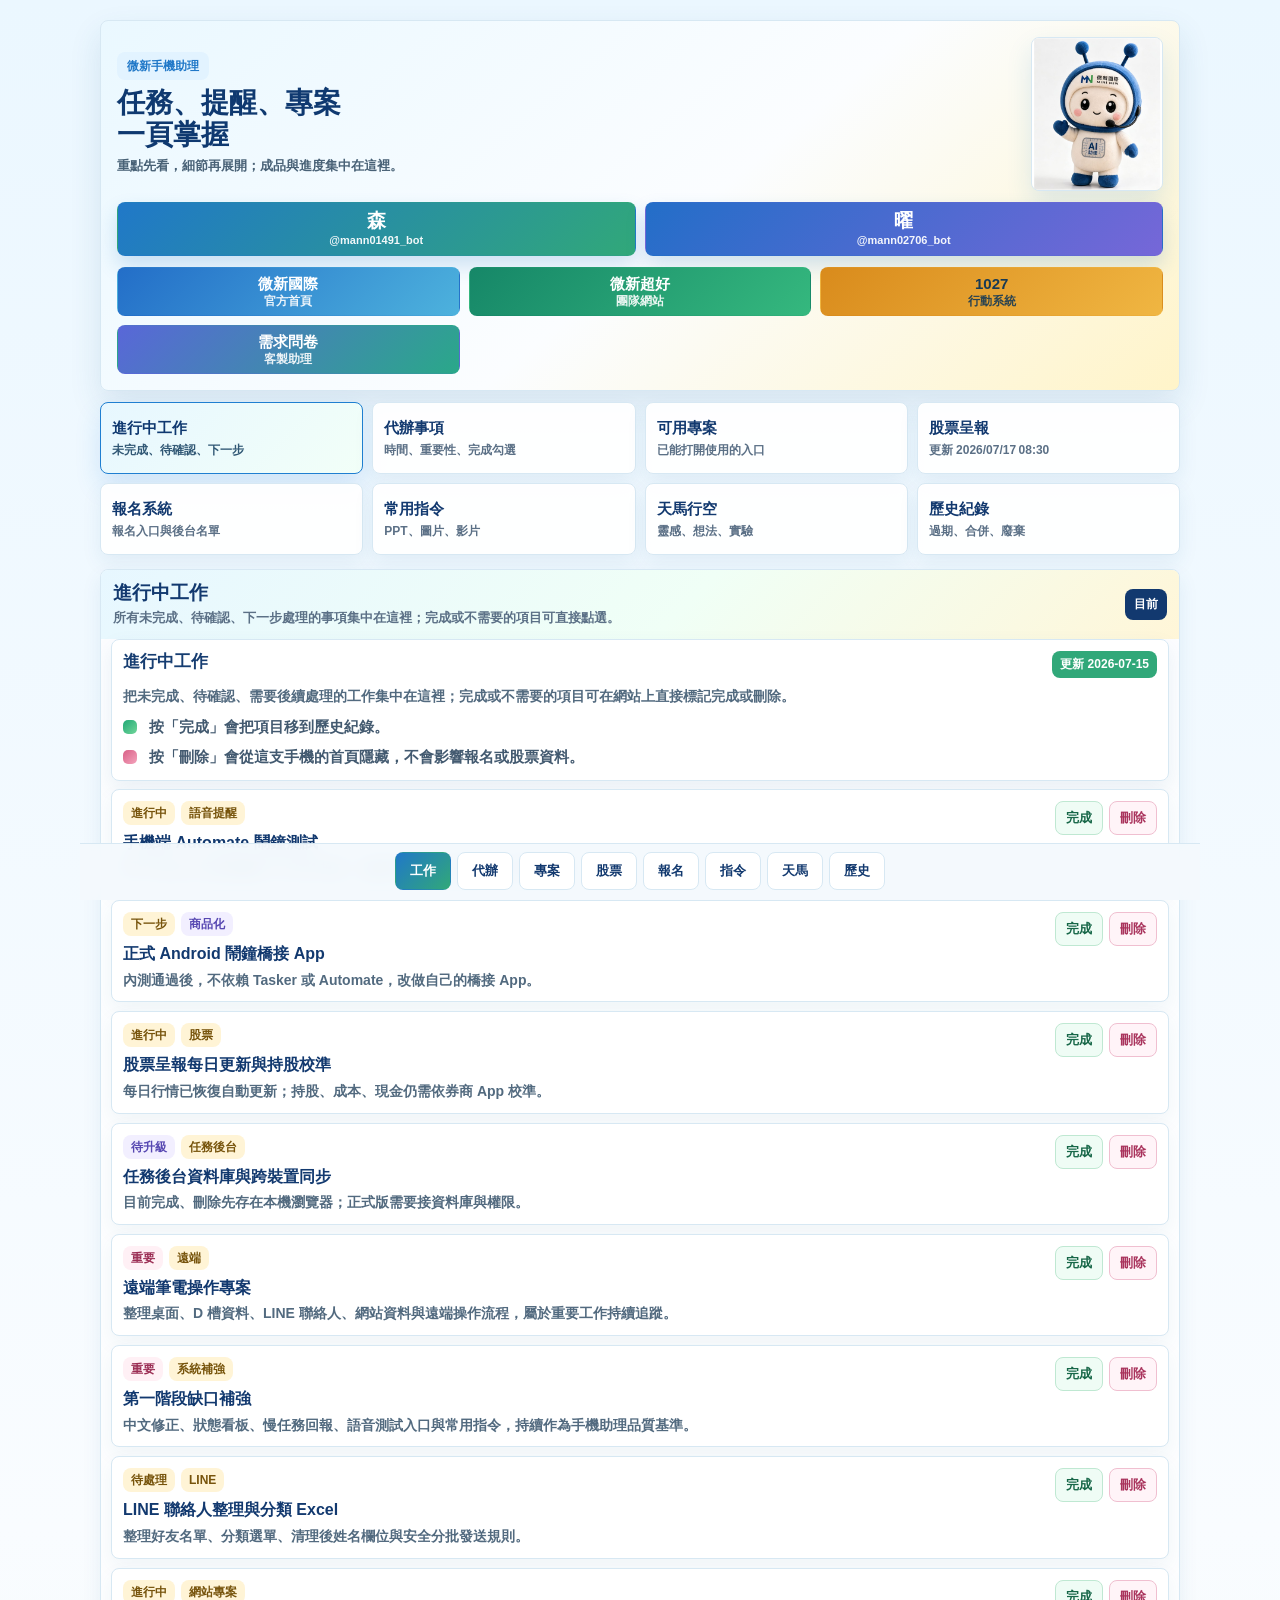
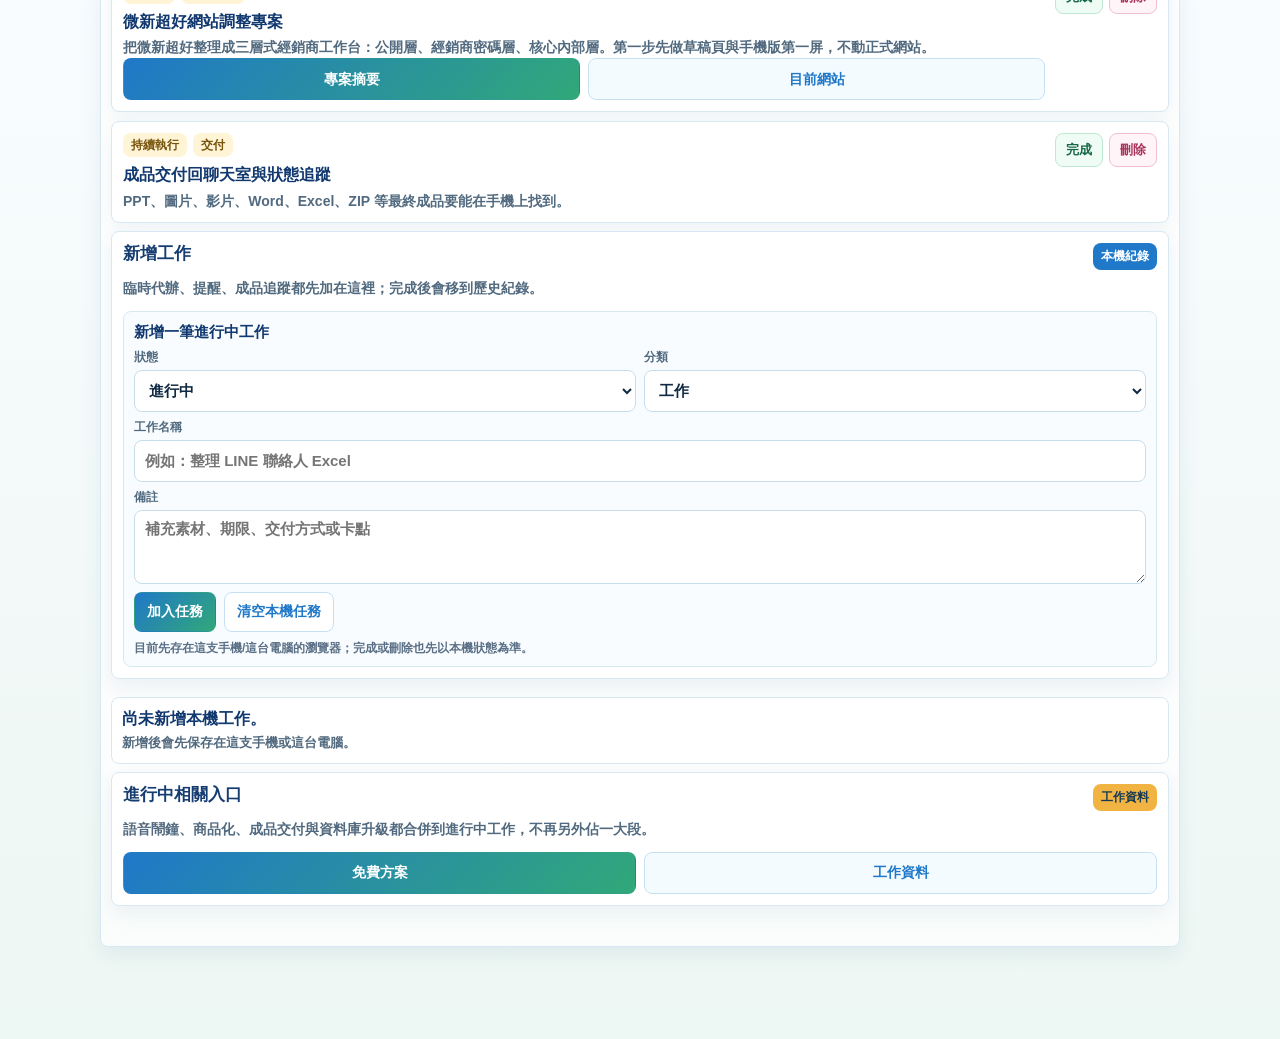
==== index.html @ 70e3090f "Initial public deploy of mn dashboard clone" ====
<!doctype html>
<html lang="zh-Hant">
<head>
  <meta charset="utf-8" />
  <meta name="viewport" content="width=device-width, initial-scale=1" />
  <title>微新手機助理總覽</title>
  <link rel="manifest" href="manifest.webmanifest" />
  <meta name="theme-color" content="#1f7fd1" />
  <meta name="apple-mobile-web-app-title" content="手機助理" />
  <meta name="apple-mobile-web-app-capable" content="yes" />
  <link rel="icon" type="image/png" href="assets/icons/mobile-assistant-icon-192.png" />
  <link rel="apple-touch-icon" href="assets/icons/apple-touch-icon.png" />
  <style>
    :root {
      color-scheme: light;
      --ink: #102a43;
      --muted: #5b7086;
      --paper: #f4f9fd;
      --card: #ffffff;
      --line: #d7e8f3;
      --blue: #2078c8;
      --sky: #54b6df;
      --green: #31a879;
      --gold: #f1b443;
      --rose: #d85f86;
      --purple: #7667d8;
      --navy: #12396f;
      --shadow: 0 14px 32px rgba(30, 87, 134, .12);
      font-family: "Microsoft JhengHei", "PingFang TC", "Noto Sans TC", Arial, sans-serif;
    }

    * { box-sizing: border-box; }
    html {
      scroll-behavior: smooth;
      -webkit-text-size-adjust: 100%;
      text-size-adjust: 100%;
    }
    body {
      margin: 0;
      color: var(--ink);
      background: linear-gradient(180deg, #ebf7ff 0%, #f9fcff 58%, #edf7f3 100%);
      letter-spacing: 0;
      overflow-x: hidden;
    }
    a { color: inherit; }
    .app {
      width: 100%;
      max-width: 1120px;
      min-height: 100vh;
      margin: 0 auto;
      padding: 14px 14px 84px;
      box-sizing: border-box;
    }
    .hero {
      border: 1px solid var(--line);
      border-radius: 8px;
      padding: 13px;
      background: linear-gradient(140deg, #eaf8ff 0%, #fbfdff 54%, #fff4c9 100%);
      box-shadow: var(--shadow);
      overflow: hidden;
    }
    .hero-top {
      display: grid;
      grid-template-columns: minmax(0, 1fr) 112px;
      gap: 12px;
      align-items: start;
    }
    .hero-copy {
      min-width: 0;
      min-height: 132px;
      display: flex;
      flex-direction: column;
      justify-content: center;
    }
    .eyebrow {
      display: inline-flex;
      align-self: flex-start;
      min-height: 28px;
      align-items: center;
      padding: 0 10px;
      border-radius: 8px;
      background: #e2f3ff;
      color: var(--blue);
      font-size: 12px;
      font-weight: 900;
    }
    h1 {
      margin: 7px 0 0;
      color: #0f3970;
      font-size: clamp(21px, 5.7vw, 28px);
      line-height: 1.14;
      letter-spacing: 0;
      overflow-wrap: anywhere;
      word-break: break-word;
    }
    h1 span { display: block; }
    .hero p {
      margin: 6px 0 0;
      color: #486176;
      font-size: 13px;
      line-height: 1.45;
      font-weight: 800;
      overflow-wrap: anywhere;
      word-break: break-word;
    }
    .mascot {
      display: block;
      width: 112px;
      height: 132px;
      object-fit: cover;
      object-position: center;
      padding: 0;
      border-radius: 8px;
      border: 1px solid var(--line);
      background: #fff;
      box-shadow: 0 12px 26px rgba(31, 127, 209, .14);
      justify-self: end;
    }
    .telegram-row {
      display: grid;
      grid-template-columns: repeat(2, minmax(0, 1fr));
      gap: 9px;
      margin-top: 11px;
    }
    .telegram-row > * {
      width: 100%;
      min-width: 0;
    }
    .assistant-button,
    .action-link,
    .portal-button,
    .shortcut {
      min-height: 42px;
      border-radius: 8px;
      border: 1px solid transparent;
      font-family: inherit;
      font-size: 14px;
      font-weight: 800;
      text-decoration: none;
      display: inline-flex;
      align-items: center;
      justify-content: center;
      text-align: center;
      cursor: pointer;
      min-width: 0;
      max-width: 100%;
      white-space: normal;
      line-height: 1.2;
      overflow-wrap: anywhere;
    }
    .assistant-button {
      flex-direction: column;
      gap: 3px;
      min-height: 54px;
      padding: 7px 9px;
      color: #fff;
      box-shadow: 0 10px 20px rgba(36, 120, 197, .2);
    }
    .assistant-button strong,
    .assistant-button span {
      display: block;
    }
    .assistant-button strong {
      font-size: 19px;
      line-height: 1.05;
    }
    .assistant-button span {
      max-width: 100%;
      font-size: 11px;
      line-height: 1.15;
      opacity: .94;
      white-space: nowrap;
      overflow: hidden;
      text-overflow: ellipsis;
    }
    .assistant-sen {
      background: linear-gradient(135deg, var(--blue), var(--green));
    }
    .assistant-yao {
      background: linear-gradient(135deg, #236ec8, #7667d8);
    }
    .portal-grid,
    .quick-grid {
      display: grid;
      grid-template-columns: repeat(3, minmax(0, 1fr));
      gap: 9px;
      margin-top: 11px;
    }
    .portal-button {
      flex-direction: column;
      gap: 1px;
      padding: 7px 8px;
      color: #fff;
      min-height: 48px;
      line-height: 1.18;
      font-size: 15px;
    }
    .portal-button small {
      display: block;
      font-size: 12px;
      line-height: 1.2;
      font-weight: 800;
      opacity: .9;
    }
    .portal-blue { background: linear-gradient(135deg, #236ec8, #4db2dd); }
    .portal-green { background: linear-gradient(135deg, #168768, #35b87e); }
    .portal-gold { background: linear-gradient(135deg, #d98b1c, #f0b642); color: #173a54; }
    .portal-purple { background: linear-gradient(135deg, #5967d8, #2aa889); }
    .layout {
      display: grid;
      grid-template-columns: minmax(0, 1fr);
      gap: 14px;
      margin-top: 14px;
    }
    .quick-card,
    .card {
      border: 1px solid var(--line);
      border-radius: 8px;
      background: rgba(255,255,255,.94);
      box-shadow: 0 8px 20px rgba(31, 94, 139, .08);
    }
    .quick-card {
      padding: 11px;
      text-decoration: none;
      min-height: 72px;
      display: flex;
      flex-direction: column;
      justify-content: center;
    }
    .quick-card.is-active {
      border-color: #1f7fd1;
      background: linear-gradient(135deg, #e7f7ff, #f2fff8);
      box-shadow: 0 12px 26px rgba(31, 127, 209, .16);
    }
    .quick-card.is-active strong {
      color: #0f3970;
    }
    .quick-card.is-active span {
      color: #315875;
    }
    .quick-card strong,
    .quick-card span { display: block; }
    .quick-card strong {
      color: var(--navy);
      font-size: 15px;
      line-height: 1.28;
    }
    .quick-card span {
      margin-top: 5px;
      color: var(--muted);
      font-size: 12px;
      line-height: 1.38;
      font-weight: 800;
    }
    .quick-card .tag {
      display: none;
    }
    .panel-section[hidden] {
      display: none;
    }
    .panel-section.is-active {
      display: block;
    }
    details.group {
      border: 1px solid var(--line);
      border-radius: 8px;
      background: rgba(255,255,255,.78);
      box-shadow: 0 8px 20px rgba(31, 94, 139, .08);
      overflow: hidden;
    }
    details.group > summary {
      list-style: none;
      cursor: pointer;
      padding: 12px;
      min-height: 62px;
      display: flex;
      align-items: center;
      justify-content: space-between;
      gap: 10px;
    }
    details.group > summary::-webkit-details-marker { display: none; }
    details.group > summary::after {
      content: "展開";
      flex: 0 0 auto;
      border-radius: 8px;
      padding: 7px 9px;
      color: #fff;
      background: var(--navy);
      font-size: 12px;
      font-weight: 900;
    }
    details.group[open] > summary::after { content: "收合"; }
    .panel-section.is-active details.group[open] > summary::after { content: "目前"; }
    .group-title strong {
      display: block;
      color: var(--navy);
      font-size: 19px;
      line-height: 1.2;
    }
    .group-title span {
      display: block;
      margin-top: 4px;
      color: var(--muted);
      font-size: 13px;
      line-height: 1.35;
      font-weight: 800;
    }
    .phase-two-group > summary { background: linear-gradient(135deg, #e7f7ff, #f0fff6 54%, #fff6d8); }
    .phase-group > summary { background: linear-gradient(135deg, #e6f5ff, #fff7d8); }
    .stock-group > summary { background: linear-gradient(135deg, #eaf5ff, #f1fff8); }
    .registration-group > summary { background: linear-gradient(135deg, #e9fff6, #f4fbff); }
    .project-group > summary { background: linear-gradient(135deg, #eef4ff, #fff7fb); }
    .command-group > summary { background: linear-gradient(135deg, #fff6dc, #eef8ff); }
    .skill-group > summary { background: linear-gradient(135deg, #f2efff, #f8fcff); }
    .reminder-group > summary { background: linear-gradient(135deg, #fff0f5, #f4fbff); }
    .commercial-group > summary { background: linear-gradient(135deg, #f0f4ff, #effff8 55%, #fff0f5); }
    .rule-group > summary { background: linear-gradient(135deg, #f2f7fb, #eaf8ff); }
    .group-body {
      display: grid;
      gap: 8px;
      padding: 0 10px 10px;
    }
    .card {
      padding: 11px;
      overflow: hidden;
    }
    .card h3 {
      margin: 0;
      color: #163d71;
      font-size: 17px;
      line-height: 1.28;
      overflow-wrap: anywhere;
    }
    .card p {
      margin: 8px 0 0;
      color: #526a7f;
      font-size: 14px;
      line-height: 1.48;
      font-weight: 800;
      overflow-wrap: anywhere;
    }
    .row {
      display: flex;
      gap: 8px;
      align-items: flex-start;
      justify-content: space-between;
    }
    .tag {
      flex: 0 0 auto;
      display: inline-flex;
      min-height: 27px;
      align-items: center;
      border-radius: 8px;
      padding: 0 8px;
      font-size: 12px;
      font-weight: 900;
      color: #fff;
      background: var(--blue);
      white-space: nowrap;
    }
    .tag.green { background: var(--green); }
    .tag.gold { background: var(--gold); color: #173a54; }
    .tag.rose { background: var(--rose); }
    .tag.purple { background: var(--purple); }
    .tag.gray { background: #6f7c8a; }
    .link-row {
      display: grid;
      grid-template-columns: repeat(2, minmax(0, 1fr));
      gap: 8px;
      margin-top: 12px;
    }
    .action-link {
      min-height: 42px;
      padding: 0 10px;
      color: var(--blue);
      background: #f4fbff;
      border-color: #c7e1f3;
      font-size: 14px;
    }
    .action-link.primary {
      color: #fff;
      background: linear-gradient(135deg, var(--blue), var(--green));
      border-color: transparent;
    }
    .status-grid,
    .three-grid,
    .task-grid {
      display: grid;
      gap: 9px;
    }
    .status-grid { grid-template-columns: repeat(4, minmax(0, 1fr)); }
    .three-grid { grid-template-columns: repeat(3, minmax(0, 1fr)); }
    .task-grid { grid-template-columns: repeat(2, minmax(0, 1fr)); }
    .metric {
      border: 1px solid #d8e7f2;
      border-radius: 8px;
      padding: 10px;
      background: #f8fcff;
      min-height: 92px;
    }
    .metric strong {
      display: block;
      color: #12396f;
      font-size: 21px;
      line-height: 1.2;
    }
    .metric span {
      display: block;
      margin-top: 5px;
      color: #526a7f;
      font-size: 13px;
      line-height: 1.35;
      font-weight: 800;
    }
    .mini-list {
      display: grid;
      gap: 8px;
      margin-top: 10px;
    }
    .mini-item {
      display: grid;
      grid-template-columns: 18px minmax(0, 1fr);
      gap: 8px;
      align-items: start;
      color: #435a70;
      font-size: 15px;
      line-height: 1.48;
      font-weight: 800;
    }
    .box { 
      width: 14px;
      height: 14px;
      margin-top: 4px;
      border-radius: 5px;
      background: linear-gradient(135deg, var(--blue), var(--green));
    }
    .box.green { background: linear-gradient(135deg, #20a875, #72d69a); }
    .box.gold { background: linear-gradient(135deg, #f2b84b, #f7dc78); }
    .box.rose { background: linear-gradient(135deg, #d85f86, #f4a4bc); }
    .box.purple { background: linear-gradient(135deg, #7667d8, #9bb0ff); }
    .box.gray { background: linear-gradient(135deg, #7b8794, #b8c2cc); }
    .work-list,
    .project-list,
    .history-list,
    .todo-list {
      display: grid;
      gap: 9px;
    }
    .work-card,
    .project-card,
    .history-card,
    .todo-card {
      border: 1px solid #d7e8f3;
      border-radius: 8px;
      background: #fff;
      box-shadow: 0 8px 20px rgba(31, 94, 139, .06);
      padding: 11px;
    }
    .work-card {
      display: grid;
      grid-template-columns: minmax(0, 1fr) auto;
      gap: 10px;
      align-items: start;
    }
    .history-card {
      display: grid;
      grid-template-columns: minmax(0, 1fr) auto;
      gap: 10px;
      align-items: start;
      background: #f8fbfd;
    }
    .todo-card {
      display: grid;
      grid-template-columns: 36px minmax(0, 1fr) auto;
      gap: 10px;
      align-items: start;
    }
    .work-card.is-completed,
    .history-card.is-completed,
    .todo-card.is-done {
      background: #f4fbf7;
      border-color: #c9ead8;
    }
    .work-main,
    .project-main,
    .history-main,
    .todo-main {
      min-width: 0;
    }
    .work-meta,
    .project-meta,
    .history-meta,
    .todo-meta {
      display: flex;
      gap: 6px;
      flex-wrap: wrap;
      align-items: center;
      margin-bottom: 7px;
    }
    .status-pill {
      display: inline-flex;
      align-items: center;
      min-height: 24px;
      border-radius: 8px;
      padding: 0 8px;
      background: #eaf5ff;
      color: #12396f;
      font-size: 12px;
      line-height: 1;
      font-weight: 900;
      white-space: nowrap;
    }
    .status-pill.green { background: #e9f8ef; color: #176748; }
    .status-pill.gold { background: #fff4d6; color: #77540c; }
    .status-pill.rose { background: #fff0f5; color: #9b2d54; }
    .status-pill.purple { background: #f2efff; color: #5748b2; }
    .status-pill.gray { background: #edf1f5; color: #52606d; }
    .work-title,
    .project-title,
    .history-title,
    .todo-title {
      display: block;
      color: #12396f;
      font-size: 16px;
      line-height: 1.35;
      font-weight: 900;
      overflow-wrap: anywhere;
    }
    .work-note,
    .project-note,
    .history-note,
    .todo-note {
      margin: 5px 0 0;
      color: #526a7f;
      font-size: 14px;
      line-height: 1.48;
      font-weight: 800;
      overflow-wrap: anywhere;
    }
    .todo-card.is-done .todo-title {
      color: #3e6b59;
      text-decoration: line-through;
    }
    .todo-card.is-done .todo-note {
      color: #6a7f75;
    }
    .todo-check {
      width: 36px;
      height: 36px;
      display: inline-flex;
      align-items: center;
      justify-content: center;
    }
    .todo-check input {
      width: 25px;
      height: 25px;
      margin: 0;
      accent-color: var(--green);
      cursor: pointer;
    }
    .todo-section-title {
      margin: 2px 0 0;
      color: #12396f;
      font-size: 16px;
      line-height: 1.35;
      font-weight: 900;
    }
    .social-daily-card {
      border: 1px solid #cfe7f8;
      border-radius: 8px;
      padding: 11px;
      background: linear-gradient(135deg, #ffffff 0%, #f1fbff 58%, #fff8e8 100%);
      box-shadow: 0 8px 20px rgba(31, 94, 139, .06);
    }
    .social-daily-head {
      display: flex;
      align-items: flex-start;
      justify-content: space-between;
      gap: 10px;
      margin-bottom: 9px;
    }
    .social-daily-head strong {
      display: block;
      color: #12396f;
      font-size: 17px;
      line-height: 1.3;
      font-weight: 900;
    }
    .social-daily-head span {
      display: block;
      margin-top: 3px;
      color: #526a7f;
      font-size: 13px;
      line-height: 1.35;
      font-weight: 800;
    }
    .social-task-list {
      display: grid;
      gap: 8px;
    }
    .social-task {
      display: grid;
      grid-template-columns: 32px minmax(0, 1fr);
      gap: 8px;
      align-items: start;
      padding: 9px;
      border: 1px solid #d7e8f3;
      border-radius: 8px;
      background: rgba(255,255,255,.86);
    }
    .social-task input {
      width: 23px;
      height: 23px;
      margin: 2px 0 0;
      accent-color: var(--green);
      cursor: pointer;
    }
    .social-task.is-done {
      background: #f2fbf5;
      border-color: #c9ead8;
    }
    .social-task.is-done strong,
    .social-task.is-done p {
      color: #5f7469;
      text-decoration: line-through;
    }
    .social-task-time {
      display: inline-flex;
      min-height: 22px;
      align-items: center;
      margin-bottom: 5px;
      padding: 0 7px;
      border-radius: 8px;
      color: #77540c;
      background: #fff4d6;
      font-size: 12px;
      line-height: 1;
      font-weight: 900;
    }
    .social-task strong {
      display: block;
      color: #12396f;
      font-size: 15px;
      line-height: 1.35;
      font-weight: 900;
    }
    .social-task p {
      margin: 4px 0 0;
      color: #526a7f;
      font-size: 13px;
      line-height: 1.42;
      font-weight: 800;
    }
    .random-question-card {
      border-color: #cfe7f8;
      background: linear-gradient(135deg, #ffffff 0%, #f1fbff 52%, #f6f0ff 100%);
    }
    .random-question-intro {
      margin-top: 8px;
    }
    .random-topic-grid {
      display: grid;
      grid-template-columns: repeat(2, minmax(0, 1fr));
      gap: 7px;
      margin-top: 10px;
    }
    .random-topic-pill {
      min-height: 32px;
      border: 1px solid #cfe3f1;
      border-radius: 8px;
      padding: 5px 8px;
      color: #12396f;
      background: rgba(255, 255, 255, .86);
      font: inherit;
      font-size: 13px;
      line-height: 1.2;
      font-weight: 900;
      cursor: pointer;
    }
    .random-topic-pill.is-active {
      color: #fff;
      border-color: transparent;
      background: linear-gradient(135deg, var(--blue), var(--purple));
      box-shadow: 0 8px 16px rgba(35, 110, 200, .18);
    }
    .random-question-controls {
      display: grid;
      grid-template-columns: minmax(0, 1fr) auto;
      gap: 8px;
      align-items: end;
      margin-top: 10px;
    }
    .random-question-controls label {
      display: grid;
      gap: 5px;
      color: #526a7f;
      font-size: 12px;
      line-height: 1.25;
      font-weight: 900;
    }
    .random-question-controls select {
      width: 100%;
      min-height: 42px;
      border: 1px solid #c8ddeb;
      border-radius: 8px;
      padding: 8px 10px;
      color: var(--ink);
      background: #fff;
      font: inherit;
      font-size: 15px;
      line-height: 1.35;
      font-weight: 800;
    }
    .random-question-display {
      margin-top: 10px;
      padding: 12px;
      border: 1px solid #d4e8f5;
      border-radius: 8px;
      background: rgba(255, 255, 255, .9);
    }
    .random-question-text {
      display: block;
      color: #12396f;
      font-size: 19px;
      line-height: 1.36;
      font-weight: 900;
      overflow-wrap: anywhere;
    }
    .random-question-hint {
      margin-top: 8px;
      color: #526a7f;
      font-size: 14px;
      line-height: 1.48;
      font-weight: 800;
    }
    .random-question-actions {
      display: grid;
      grid-template-columns: repeat(2, minmax(0, 1fr));
      gap: 8px;
      margin-top: 10px;
    }
    .random-answer-form {
      display: grid;
      gap: 8px;
      margin-top: 10px;
      padding: 10px;
      border: 1px solid #d6e8f4;
      border-radius: 8px;
      background: rgba(255, 255, 255, .88);
    }
    .random-answer-form label {
      display: grid;
      gap: 6px;
      color: #526a7f;
      font-size: 12px;
      line-height: 1.25;
      font-weight: 900;
    }
    .random-answer-form textarea {
      width: 100%;
      min-height: 96px;
      border: 1px solid #c8ddeb;
      border-radius: 8px;
      padding: 10px;
      color: var(--ink);
      background: #fff;
      font: inherit;
      font-size: 15px;
      line-height: 1.45;
      font-weight: 800;
      resize: vertical;
    }
    .random-answer-analysis {
      display: none;
      margin-top: 10px;
      padding: 12px;
      border: 1px solid #cce4f3;
      border-radius: 8px;
      background: linear-gradient(135deg, #ffffff 0%, #eef9ff 55%, #f4fff8 100%);
    }
    .random-answer-analysis.is-active {
      display: block;
    }
    .random-analysis-title {
      display: block;
      margin-top: 8px;
      color: #12396f;
      font-size: 17px;
      line-height: 1.35;
      font-weight: 900;
    }
    .random-analysis-text {
      margin: 7px 0 0;
      color: #526a7f;
      font-size: 14px;
      line-height: 1.5;
      font-weight: 800;
      white-space: pre-line;
    }
    .project-note {
      white-space: pre-line;
    }
    .item-actions {
      display: flex;
      gap: 6px;
      flex-wrap: wrap;
      justify-content: flex-end;
    }
    .tiny-button {
      min-height: 34px;
      border: 1px solid #cfe3f1;
      border-radius: 8px;
      padding: 0 10px;
      color: #12396f;
      background: #f7fbff;
      font: inherit;
      font-size: 13px;
      font-weight: 900;
      cursor: pointer;
      white-space: nowrap;
    }
    .tiny-button.complete {
      color: #176748;
      background: #effcf5;
      border-color: #bfe8d2;
    }
    .tiny-button.delete {
      color: #a9335c;
      background: #fff4f8;
      border-color: #f0bfd0;
    }
    .project-card {
      display: grid;
      grid-template-columns: minmax(0, 1fr);
      gap: 9px;
    }
    .project-links {
      display: grid;
      grid-template-columns: repeat(2, minmax(0, 1fr));
      gap: 8px;
    }
    .work-status-line {
      min-height: 22px;
      color: var(--muted);
      font-size: 13px;
      line-height: 1.45;
      font-weight: 900;
    }
    .entry-form {
      display: grid;
      gap: 8px;
      margin-top: 12px;
      padding: 10px;
      border: 1px solid #d7e8f3;
      border-radius: 8px;
      background: #f8fcff;
    }
    .entry-form-title {
      color: #12396f;
      font-size: 15px;
      font-weight: 900;
      line-height: 1.3;
    }
    .field-grid {
      display: grid;
      grid-template-columns: repeat(2, minmax(0, 1fr));
      gap: 8px;
    }
    .entry-form label {
      display: grid;
      gap: 5px;
      color: #526a7f;
      font-size: 12px;
      font-weight: 900;
      line-height: 1.25;
    }
    .entry-form input,
    .entry-form select,
    .entry-form textarea {
      width: 100%;
      min-height: 42px;
      border: 1px solid #c8ddeb;
      border-radius: 8px;
      padding: 8px 10px;
      color: var(--ink);
      background: #fff;
      font: inherit;
      font-size: 15px;
      font-weight: 800;
      line-height: 1.35;
    }
    .entry-form textarea {
      min-height: 74px;
      resize: vertical;
    }
    .form-actions,
    .record-actions {
      display: flex;
      gap: 8px;
      flex-wrap: wrap;
      align-items: center;
    }
    .form-button {
      min-height: 40px;
      border: 1px solid transparent;
      border-radius: 8px;
      padding: 0 12px;
      color: #fff;
      background: linear-gradient(135deg, var(--blue), var(--green));
      font: inherit;
      font-size: 14px;
      font-weight: 900;
      cursor: pointer;
    }
    .form-button.secondary {
      color: var(--blue);
      background: #fff;
      border-color: #c5e0f3;
    }
    .form-hint {
      color: var(--muted);
      font-size: 12px;
      font-weight: 800;
      line-height: 1.4;
    }
    .record-list {
      display: grid;
      gap: 8px;
      margin-top: 10px;
    }
    .record-card {
      border: 1px solid #d7e8f3;
      border-radius: 8px;
      padding: 10px;
      background: #ffffff;
    }
    .record-card strong {
      display: block;
      color: #12396f;
      font-size: 16px;
      line-height: 1.35;
      overflow-wrap: anywhere;
    }
    .record-card span {
      display: block;
      margin-top: 4px;
      color: #526a7f;
      font-size: 13px;
      line-height: 1.45;
      font-weight: 800;
      overflow-wrap: anywhere;
    }
    .record-card a {
      color: var(--blue);
      font-weight: 900;
      overflow-wrap: anywhere;
    }
    .record-delete {
      min-height: 32px;
      border: 1px solid #f0bfd0;
      border-radius: 8px;
      padding: 0 10px;
      color: #a9335c;
      background: #fff4f8;
      font: inherit;
      font-size: 12px;
      font-weight: 900;
      cursor: pointer;
    }
    .shortcut-grid {
      display: grid;
      grid-template-columns: repeat(3, minmax(0, 1fr));
      gap: 8px;
      margin-top: 12px;
    }
    .shortcut {
      flex-direction: column;
      min-height: 72px;
      padding: 8px 6px;
      background: #f6fbff;
      border-color: #cfe3f1;
      color: #12396f;
      line-height: 1.18;
    }
    .shortcut code {
      font-size: 17px;
      font-weight: 900;
      color: inherit;
    }
    .shortcut span {
      margin-top: 5px;
      font-size: 12px;
      font-weight: 900;
      color: #526a7f;
    }
    .shortcut--hot { background: #fff0f5; border-color: #f3bfd0; color: #a9335c; }
    .shortcut--gold { background: #fff6de; border-color: #efd188; color: #7b5210; }
    .shortcut--green { background: #effcf5; border-color: #bfe8d2; color: #176748; }
    .shortcut--rose { background: #f4f1ff; border-color: #d7d0fb; color: #5648b2; }
    .shortcut-status {
      display: none;
      margin-top: 10px;
      border-radius: 8px;
      padding: 10px;
      color: #12396f;
      background: #eef8ff;
      border: 1px solid #cce2f2;
      font-size: 14px;
      line-height: 1.45;
      font-weight: 900;
    }
    .shortcut-status.is-active { display: block; }
    .shortcut-note {
      margin-top: 10px;
      color: var(--muted);
      font-size: 14px;
      line-height: 1.55;
      font-weight: 800;
    }
    .shortcut-note code {
      color: #173a54;
      font-weight: 900;
      white-space: normal;
    }
    .bottom-nav {
      position: fixed;
      left: 50%;
      bottom: 0;
      transform: translateX(-50%);
      z-index: 20;
      display: flex;
      gap: 6px;
      width: min(100vw, 1120px);
      padding: 8px 10px 10px;
      background: rgba(244, 249, 253, .94);
      border-top: 1px solid #d7e8f3;
      backdrop-filter: blur(10px);
      overflow-x: auto;
      scrollbar-width: none;
      -webkit-overflow-scrolling: touch;
    }
    .bottom-nav::-webkit-scrollbar { display: none; }
    .bottom-nav a {
      flex: 0 0 56px;
      min-width: 56px;
      min-height: 38px;
      border-radius: 8px;
      display: inline-flex;
      align-items: center;
      justify-content: center;
      color: #12396f;
      background: #fff;
      border: 1px solid #d7e8f3;
      text-decoration: none;
      font-size: 13px;
      font-weight: 900;
      white-space: nowrap;
    }
    .bottom-nav a.is-active {
      color: #fff;
      background: linear-gradient(135deg, var(--blue), var(--green));
      border-color: transparent;
    }

    @media (min-width: 760px) {
      .app { padding: 20px 20px 92px; }
      .layout {
        grid-template-columns: 1fr 1fr;
        align-items: start;
      }
      #phase-two, #todos, #projects, #stock-report, #registration, #commands, #wild-ideas, #history { grid-column: 1 / -1; }
      .hero { padding: 16px; }
      .hero-top { grid-template-columns: minmax(0, 1fr) 132px; }
      .hero-copy { min-height: 154px; }
      .mascot { width: 132px; height: 154px; }
      .quick-grid { grid-template-columns: repeat(4, minmax(0, 1fr)); }
      .bottom-nav { justify-content: center; }
    }
    @media (max-width: 620px) {
      .app { max-width: 430px; padding: 10px 12px 82px; }
      .hero { padding: 12px; }
      .hero-top { grid-template-columns: minmax(0, 1fr) 106px; gap: 11px; }
      .hero-copy { min-height: 126px; }
      .mascot { width: 106px; height: 126px; }
      .telegram-row { gap: 8px; }
      .status-grid,
      .three-grid,
      .task-grid,
      .shortcut-grid,
      .link-row,
      .field-grid {
        grid-template-columns: 1fr;
      }
      .random-question-controls,
      .random-question-actions {
        grid-template-columns: 1fr;
      }
      .quick-grid { grid-template-columns: repeat(2, minmax(0, 1fr)); gap: 10px; }
      .portal-grid { grid-template-columns: repeat(2, minmax(0, 1fr)); gap: 8px; margin-top: 9px; }
      .portal-button { min-height: 46px; padding: 7px 6px; font-size: 14px; }
      .portal-button small { font-size: 11px; }
      .quick-card { min-height: 66px; padding: 10px; }
      .quick-card strong { font-size: 15px; }
      .quick-card span { font-size: 12px; }
      .work-card,
      .history-card {
        grid-template-columns: 1fr;
      }
      .todo-card {
        grid-template-columns: 36px minmax(0, 1fr);
      }
      .todo-card .item-actions {
        grid-column: 1 / -1;
      }
      .item-actions {
        display: grid;
        grid-template-columns: repeat(2, minmax(0, 1fr));
        justify-content: stretch;
      }
      .item-actions .tiny-button {
        width: 100%;
      }
      .project-links { grid-template-columns: 1fr; }
      details.group > summary { align-items: flex-start; }
      .group-title strong { font-size: 18px; }
      .bottom-nav { width: min(100vw, 430px); padding-left: 12px; padding-right: 12px; }
      .bottom-nav a { flex-basis: 54px; min-width: 54px; font-size: 12px; }
    }
  </style>
</head>
<body>
  <div class="app">
    <header class="hero" id="overview">
      <div class="hero-top">
        <div class="hero-copy">
          <span class="eyebrow">微新手機助理</span>
          <h1><span>任務、提醒、專案</span><span>一頁掌握</span></h1>
          <p>重點先看，細節再展開；成品與進度集中在這裡。</p>
        </div>
        <img class="mascot" src="assets/icons/mobile-assistant-hero.png" alt="手機助理娃娃" />
      </div>
      <div class="telegram-row">
        <a class="assistant-button assistant-sen" href="https://t.me/mann01491_bot" data-telegram-target="sen" aria-label="進入森助理 @mann01491_bot">
          <strong>森</strong>
          <span>@mann01491_bot</span>
        </a>
        <a class="assistant-button assistant-yao" href="https://t.me/mann02706_bot" data-telegram-target="yao" aria-label="進入曜助理 @mann02706_bot">
          <strong>曜</strong>
          <span>@mann02706_bot</span>
        </a>
      </div>
      <nav class="portal-grid" aria-label="主要入口">
        <a class="portal-button portal-blue" href="https://www.mini-new.com/" target="_blank" rel="noopener">微新國際<small>官方首頁</small></a>
        <a class="portal-button portal-green" href="https://mini-new.com/sgoodbio/" target="_blank" rel="noopener">微新超好<small>團隊網站</small></a>
        <a class="portal-button portal-gold" href="https://www.mini-new.com/tools_1027/" target="_blank" rel="noopener">1027<small>行動系統</small></a>
        <a class="portal-button portal-purple" href="files/mobile_assistant_onboarding/index.html">需求問卷<small>客製助理</small></a>
      </nav>
    </header>

    <section class="quick-grid" aria-label="首頁重點">
      <a class="quick-card is-active" href="#phase-two" aria-current="true"><strong>進行中工作</strong><span>未完成、待確認、下一步</span><span class="tag green">追蹤</span></a>
      <a class="quick-card" href="#todos"><strong>代辦事項</strong><span>時間、重要性、完成勾選</span><span class="tag rose">待辦</span></a>
      <a class="quick-card" href="#projects"><strong>可用專案</strong><span>已能打開使用的入口</span><span class="tag blue">可用</span></a>
      <a class="quick-card" href="#stock-report"><strong>股票呈報</strong><span id="stockQuickUpdated">讀取更新時間</span><span class="tag gold">每日更新</span></a>
      <a class="quick-card" href="#registration"><strong>報名系統</strong><span>報名入口與後台名單</span><span class="tag green">可用</span></a>
      <a class="quick-card" href="#commands"><strong>常用指令</strong><span>PPT、圖片、影片</span><span class="tag blue">常用</span></a>
      <a class="quick-card" href="#wild-ideas"><strong>天馬行空</strong><span>靈感、想法、實驗</span><span class="tag purple">創意</span></a>
      <a class="quick-card" href="#history"><strong>歷史紀錄</strong><span>過期、合併、廢棄</span><span class="tag gray">可刪</span></a>
    </section>

    <main class="layout">
      <section id="phase-two" class="panel-section is-active" data-dashboard-panel>
        <details class="group phase-two-group" open>
          <summary>
            <div class="group-title">
              <strong>進行中工作</strong>
              <span>所有未完成、待確認、下一步處理的事項集中在這裡；完成或不需要的項目可直接點選。</span>
            </div>
          </summary>
          <div class="group-body">
            <article class="card">
              <div class="row">
                <h3 id="phase2Title">所有尚未完成集中處理</h3>
                <span id="phase2Updated" class="tag green">讀取中</span>
              </div>
              <p id="phase2Summary">正在讀取目前工作資料。</p>
              <div class="mini-list">
                <div class="mini-item"><span class="box green"></span><span>按「完成」會把項目移到歷史紀錄。</span></div>
                <div class="mini-item"><span class="box rose"></span><span>按「刪除」會從這支手機的首頁隱藏，不會影響報名或股票資料。</span></div>
              </div>
            </article>

            <div class="work-list" id="ongoingWorkList">
              <div class="work-card">
                <div class="work-main">
                  <div class="work-meta"><span class="status-pill gold">讀取中</span></div>
                  <strong class="work-title">正在整理進行中工作。</strong>
                </div>
              </div>
            </div>

            <article class="card">
              <div class="row"><h3>新增工作</h3><span class="tag blue">本機紀錄</span></div>
              <p>臨時代辦、提醒、成品追蹤都先加在這裡；完成後會移到歷史紀錄。</p>
              <form class="entry-form" id="taskEntryForm">
                <div class="entry-form-title">新增一筆進行中工作</div>
                <div class="field-grid">
                  <label>狀態
                    <select id="taskStatus">
                      <option value="進行中">進行中</option>
                      <option value="下一步">下一步</option>
                      <option value="待處理">待處理</option>
                      <option value="待確認">待確認</option>
                      <option value="待升級">待升級</option>
                      <option value="卡點">卡點</option>
                    </select>
                  </label>
                  <label>分類
                    <select id="taskCategory">
                      <option value="工作">工作</option>
                      <option value="提醒">提醒</option>
                      <option value="成品">成品</option>
                      <option value="PPT">PPT</option>
                      <option value="圖片">圖片</option>
                      <option value="影片">影片</option>
                      <option value="LINE">LINE</option>
                      <option value="股票">股票</option>
                      <option value="網站">網站</option>
                      <option value="遠端">遠端</option>
                      <option value="商品化">商品化</option>
                    </select>
                  </label>
                </div>
                <label>工作名稱
                  <input id="taskTitle" type="text" placeholder="例如：整理 LINE 聯絡人 Excel" />
                </label>
                <label>備註
                  <textarea id="taskNote" placeholder="補充素材、期限、交付方式或卡點"></textarea>
                </label>
                <div class="form-actions">
                  <button class="form-button" type="submit">加入任務</button>
                  <button class="form-button secondary" type="button" data-clear-records="tasks">清空本機任務</button>
                </div>
                <div class="form-hint">目前先存在這支手機/這台電腦的瀏覽器；完成或刪除也先以本機狀態為準。</div>
              </form>
            </article>

            <div class="record-list" id="userTaskRecords"></div>

            <article class="card">
              <div class="row">
                <h3>進行中相關入口</h3>
                <span class="tag gold">工作資料</span>
              </div>
              <p>語音鬧鐘、商品化、成品交付與資料庫升級都合併到進行中工作，不再另外佔一大段。</p>
              <div class="link-row">
                <a class="action-link primary" href="files/mobile_assistant_product/2026-07-06_Android免費鬧鐘橋接方案.md">免費方案</a>
                <a class="action-link" href="data/phase2_status.json">工作資料</a>
              </div>
            </article>
            <div id="phase2ActionStatus" class="work-status-line" aria-live="polite"></div>
          </div>
        </details>
      </section>

      <section id="todos" class="panel-section" data-dashboard-panel hidden>
        <details class="group reminder-group" open>
          <summary>
            <div class="group-title">
              <strong>代辦事項</strong>
              <span>獨立管理可執行小事項，可設定完成時間與重要性；勾選後會退到已完成代辦事項。</span>
            </div>
          </summary>
          <div class="group-body">
            <article class="card">
              <div class="row"><h3>新增代辦</h3><span class="tag rose">可勾選完成</span></div>
              <form class="entry-form" id="todoEntryForm">
                <div class="field-grid">
                  <label>完成時間
                    <input id="todoCompleteBy" type="datetime-local" />
                  </label>
                  <label>重要性
                    <select id="todoPriority">
                      <option value="高">高</option>
                      <option value="中" selected>中</option>
                      <option value="低">低</option>
                    </select>
                  </label>
                </div>
                <label>代辦事項
                  <input id="todoTitle" type="text" placeholder="例如：確認股票持股成本" />
                </label>
                <label>備註
                  <textarea id="todoNote" placeholder="補充對象、資料來源或要交付的結果"></textarea>
                </label>
                <div class="form-actions">
                  <button class="form-button" type="submit">加入代辦</button>
                </div>
              </form>
            </article>
            <article class="social-daily-card">
              <div class="social-daily-head">
                <div>
                  <strong>臉書粉專日課</strong>
                  <span>每天照順序做，重點是發內容、互動、回私訊、累積名單。</span>
                </div>
                <span class="status-pill green" id="socialDailyCount">今日 0/0</span>
              </div>
              <div class="social-task-list" id="socialDailyList">
                <div class="social-task">
                  <div></div>
                  <div>
                    <span class="social-task-time">讀取中</span>
                    <strong>正在整理臉書粉專日課。</strong>
                  </div>
                </div>
              </div>
            </article>
            <h3 class="todo-section-title">未完成代辦事項</h3>
            <div class="todo-list" id="todoList">
              <div class="todo-card">
                <div class="todo-main">
                  <div class="todo-meta"><span class="status-pill gold">讀取中</span></div>
                  <strong class="todo-title">正在整理代辦事項。</strong>
                </div>
              </div>
            </div>
            <h3 class="todo-section-title">已完成代辦事項</h3>
            <div class="todo-list" id="completedTodoList">
              <div class="todo-card is-done">
                <div class="todo-main">
                  <div class="todo-meta"><span class="status-pill green">待完成</span></div>
                  <strong class="todo-title">完成後會退到這裡。</strong>
                </div>
              </div>
            </div>
            <div id="todoActionStatus" class="work-status-line" aria-live="polite"></div>
          </div>
        </details>
      </section>

      <section id="stock-report" class="panel-section" data-dashboard-panel hidden>
        <details class="group stock-group">
          <summary>
            <div class="group-title">
              <strong>每日股票呈報</strong>
              <span>開盤前看國際盤、台股方向、持股建議、資金水位、短線候選與權證提醒。</span>
            </div>
          </summary>
          <div class="group-body">
            <article class="card">
              <div class="row">
                <h3>台股短線觀察工作台</h3>
                <span id="stockReportUpdated" class="tag gold">讀取更新時間</span>
              </div>
              <p>已納入持股、資金水位、技術指標、新聞、量價、中長期觀察、權證技巧與每日建議。投資內容只作分析與紀錄，實際下單仍要你自己判斷。</p>
              <div class="link-row">
                <a class="action-link primary" href="files/stock_investment_project/morning_report.html">打開股票呈報</a>
                <a class="action-link" href="files/stock_investment_project/README.md">投資專案說明</a>
              </div>
            </article>
          </div>
        </details>
      </section>

      <section id="registration" class="panel-section" data-dashboard-panel hidden>
        <details class="group registration-group">
          <summary>
            <div class="group-title">
              <strong>報名系統</strong>
              <span>微新集訓、東方禪柔與後台名單入口，方便夥伴直接填寫與查看人數。</span>
            </div>
          </summary>
          <div class="group-body">
            <article class="card">
              <div class="row">
                <h3>微新集訓報名</h3>
                <span class="tag blue">姓名、介紹人</span>
              </div>
              <p>目前欄位簡化為姓名與介紹人。報名送出後會顯示成功訊息。</p>
              <p>目前報名：<strong id="miniTrainingCount">讀取中</strong></p>
              <div class="link-row">
                <a class="action-link primary" href="registrations/register.html?event=mini_training_2026">報名入口</a>
                <a class="action-link" href="registrations/admin.html?event=mini_training_2026&key=mn-admin-20260626">後台名單</a>
              </div>
            </article>
            <article class="card">
              <div class="row">
                <h3>東方禪柔身心靈課程</h3>
                <span class="tag green">活動報名</span>
              </div>
              <p>台中 7/23，台北 7/24、7/25，下午 1 點到 5 點，費用 1,980 元，總報名超過 30 人開班。</p>
              <p>目前報名：<strong id="chanrouCount">讀取中</strong></p>
              <div class="link-row">
                <a class="action-link primary" href="registrations/register.html?event=oriental_chanrou_202607">報名入口</a>
                <a class="action-link" href="registrations/admin.html?event=oriental_chanrou_202607&key=mn-admin-20260626">後台名單</a>
              </div>
            </article>
            <article class="card">
              <div class="row">
                <h3>全部報名後台</h3>
                <span class="tag gold">總覽</span>
              </div>
              <p>集中查看所有活動報名與分區名單。</p>
              <div class="link-row">
                <a class="action-link primary" href="registrations/index.html?key=mn-admin-20260626">打開總後台</a>
              </div>
            </article>
          </div>
        </details>
      </section>

      <section id="projects" class="panel-section" data-dashboard-panel hidden>
        <details class="group project-group">
          <summary>
            <div class="group-title">
              <strong>可用專案</strong>
              <span>已經能打開、能交付、能日常使用的專案集中列表。</span>
            </div>
          </summary>
          <div class="group-body">
            <div class="project-list" id="usableProjectList">
              <div class="project-card">
                <div class="project-main">
                  <div class="project-meta"><span class="status-pill gold">讀取中</span></div>
                  <strong class="project-title">正在整理可用專案。</strong>
                </div>
              </div>
            </div>
          </div>
        </details>
      </section>

      <section id="commands" class="panel-section" data-dashboard-panel hidden>
        <details class="group command-group">
          <summary>
            <div class="group-title">
              <strong>常用指令</strong>
              <span>Telegram 會攔截未知的 / 指令，所以手機上請用 # 開頭。點按鈕會先複製指令加空格，再回到 Telegram。</span>
            </div>
          </summary>
          <div class="group-body">
            <article class="card">
              <div class="row">
                <h3>點一下複製指令</h3>
                <span class="tag blue">手機好用</span>
              </div>
              <div class="shortcut-grid">
                <button type="button" class="shortcut shortcut--hot shortcut-command" data-command="#file "><code>#file</code><span>成品傳回聊天室</span></button>
                <button type="button" class="shortcut shortcut--hot shortcut-command" data-command="#img "><code>#img</code><span>圖片/海報設計</span></button>
                <button type="button" class="shortcut shortcut--hot shortcut-command" data-command="#ims "><code>#ims</code><span>藍星製圖</span></button>
                <button type="button" class="shortcut shortcut--hot shortcut-command" data-command="#lx "><code>#lx</code><span>藍星平台</span></button>
                <button type="button" class="shortcut shortcut--gold shortcut-command" data-command="#ppt "><code>#ppt</code><span>PPT 簡報</span></button>
                <button type="button" class="shortcut shortcut--gold shortcut-command" data-command="#video "><code>#video</code><span>短影音剪輯</span></button>
                <button type="button" class="shortcut shortcut--green shortcut-command" data-command="#voice "><code>#voice</code><span>語音互動測試</span></button>
                <button type="button" class="shortcut shortcut-command" data-command="#tg "><code>#tg</code><span>Telegram 規則</span></button>
                <button type="button" class="shortcut shortcut-command" data-command="#dash "><code>#dash</code><span>手機助理總覽</span></button>
                <button type="button" class="shortcut shortcut-command" data-command="#web "><code>#web</code><span>網頁/網站</span></button>
                <button type="button" class="shortcut shortcut-command" data-command="#line "><code>#line</code><span>LINE 整理/發文</span></button>
                <button type="button" class="shortcut shortcut-command" data-command="#remote "><code>#remote</code><span>遠端筆電</span></button>
                <button type="button" class="shortcut shortcut-command" data-command="#todo "><code>#todo</code><span>提醒/待辦</span></button>
                <button type="button" class="shortcut shortcut-command" data-command="#skill "><code>#skill</code><span>技能庫/技能包</span></button>
                <button type="button" class="shortcut shortcut-command" data-command="#clean "><code>#clean</code><span>整理檔案</span></button>
                <button type="button" class="shortcut shortcut--rose shortcut-command" data-command="#sgood "><code>#sgood</code><span>超好生醫</span></button>
                <button type="button" class="shortcut shortcut--rose shortcut-command" data-command="#mn "><code>#mn</code><span>微新國際</span></button>
                <button type="button" class="shortcut shortcut--rose shortcut-command" data-command="#1027 "><code>#1027</code><span>1027 行動系統</span></button>
                <button type="button" class="shortcut shortcut--rose shortcut-command" data-command="#cls "><code>#cls</code><span>短劇/腳本分析</span></button>
                <button type="button" class="shortcut shortcut--gold shortcut-command" data-command="#stock "><code>#stock</code><span>台股/權證觀察</span></button>
                <button type="button" class="shortcut shortcut--hot shortcut-command" data-command="#stop "><code>#stop</code><span>停止目前任務</span></button>
              </div>
              <div id="shortcutStatus" class="shortcut-status" aria-live="polite"></div>
              <div class="shortcut-note">
                範例：<br />
                <code>#ims 做保健大樹高級版</code><br />
                <code>#ppt 做成長輩看得清楚的課程簡報</code><br />
                <code>#voice 我想用語音說需求，請告訴我怎麼傳</code><br />
                <code>#video 剪成熱情活潑、有字幕、有微新 Logo 的短影音</code>
              </div>
            </article>
            <article class="card">
              <div class="row">
                <h3>技能庫補強</h3>
                <span class="tag green">已補齊</span>
              </div>
              <div class="mini-list">
                <div class="mini-item"><span class="box green"></span><span>前端測試：Playwright、互動瀏覽器檢查、截圖驗證。</span></div>
                <div class="mini-item"><span class="box blue"></span><span>文件與資料：PDF、Jupyter、語音、轉錄、ChatGPT Apps、OpenAI 文件。</span></div>
                <div class="mini-item"><span class="box gold"></span><span>設計與網站：Figma、設計系統、Cloudflare、Netlify、Vercel、Render 部署。</span></div>
                <div class="mini-item"><span class="box purple"></span><span>工程協作：GitHub 評論、CI 修復、Linear、Sentry、資安最佳實務。</span></div>
                <div class="mini-item"><span class="box rose"></span><span>你的專用技能已保留：手機助理、藍星、IMS、超好生醫、Telegram 停止指令。</span></div>
              </div>
              <p class="shortcut-note">新補的官方技能重啟 Codex 後會完整載入；個人專用技能不覆蓋，避免影響既有工作流。</p>
            </article>
          </div>
        </details>
      </section>

      <section id="wild-ideas" class="panel-section" data-dashboard-panel hidden>
        <details class="group commercial-group">
          <summary>
            <div class="group-title">
              <strong>天馬行空</strong>
              <span>先把靈感、產品想法、行銷實驗或突然想到的方向放這裡，不急著變成正式工作。</span>
            </div>
          </summary>
          <div class="group-body">
            <article class="card random-question-card">
              <div class="row"><h3>隨機提問機</h3><span class="tag purple">八大主題</span></div>
              <p class="random-question-intro">會結合我對你的了解，也會刻意丟出跨領域、跨思維、甚至你平常不會想到的題目，拿來聊天、發文、短影音或新專案發想。</p>
              <div class="random-topic-grid" id="randomQuestionTopics" aria-label="八大主題"></div>
              <div class="random-question-controls">
                <label>抽題範圍
                  <select id="randomQuestionCategory">
                    <option value="全部主題">全部主題</option>
                    <option value="對我的了解">對我的了解</option>
                    <option value="事業與團隊">事業與團隊</option>
                    <option value="AI與未來">AI 與未來</option>
                    <option value="社群與流量">社群與流量</option>
                    <option value="感情與關係">感情與關係</option>
                    <option value="健康與身體">健康與身體</option>
                    <option value="穿搭與形象">穿搭與形象</option>
                    <option value="跨域腦洞">跨域腦洞</option>
                  </select>
                </label>
                <button class="form-button" type="button" id="randomQuestionNext">隨機一題</button>
              </div>
              <div class="random-question-display">
                <div class="project-meta">
                  <span class="status-pill purple" id="randomQuestionCategoryLabel">跨域腦洞</span>
                  <span class="status-pill gold" id="randomQuestionIntent">未想過</span>
                </div>
                <strong class="random-question-text" id="randomQuestionText">正在準備題目。</strong>
                <div class="random-question-hint" id="randomQuestionHint">可延伸成貼文、短影音、對話開場或新專案。</div>
              </div>
              <form class="random-answer-form" id="randomQuestionAnswerForm">
                <label>我的回答
                  <textarea id="randomQuestionAnswer" placeholder="先不用想太完整，寫下直覺、想法、卡住的地方或下一步。"></textarea>
                </label>
                <div class="form-actions">
                  <button class="form-button" type="submit">Codex森解析</button>
                  <button class="form-button secondary" type="button" id="randomQuestionClearAnswer">清空回答</button>
                </div>
              </form>
              <div class="random-answer-analysis" id="randomQuestionAnalysis" aria-live="polite"></div>
              <div class="random-question-actions">
                <button class="form-button" type="button" id="randomQuestionSave">加入天馬行空</button>
                <button class="form-button secondary" type="button" id="randomQuestionCopy">複製成貼文題材</button>
              </div>
              <div id="randomQuestionStatus" class="work-status-line" aria-live="polite"></div>
            </article>
            <article class="card">
              <div class="row"><h3>新增想法</h3><span class="tag purple">靈感暫存</span></div>
              <form class="entry-form" id="wildIdeaForm">
                <div class="field-grid">
                  <label>方向
                    <select id="wildIdeaCategory">
                      <option value="產品">產品</option>
                      <option value="行銷">行銷</option>
                      <option value="短影音">短影音</option>
                      <option value="網站">網站</option>
                      <option value="投資">投資</option>
                      <option value="其他">其他</option>
                    </select>
                  </label>
                  <label>狀態
                    <select id="wildIdeaStatus">
                      <option value="想法">想法</option>
                      <option value="可試試">可試試</option>
                      <option value="待整理">待整理</option>
                    </select>
                  </label>
                </div>
                <label>想法標題
                  <input id="wildIdeaTitle" type="text" placeholder="例如：手機助理語音小遊戲" />
                </label>
                <label>補充內容
                  <textarea id="wildIdeaNote" placeholder="先隨手記，不需要完整企劃"></textarea>
                </label>
                <div class="form-actions">
                  <button class="form-button" type="submit">加入想法</button>
                </div>
              </form>
            </article>
            <div class="project-list" id="wildIdeaList">
              <div class="project-card">
                <div class="project-main">
                  <div class="project-meta"><span class="status-pill purple">想法</span></div>
                  <strong class="project-title">可以先記任何還不成熟的點子。</strong>
                  <p class="project-note">例如新產品、話術、短影音、網站功能、AI 助理新玩法。</p>
                </div>
              </div>
            </div>
            <div id="wildIdeaActionStatus" class="work-status-line" aria-live="polite"></div>
          </div>
        </details>
      </section>

      <section id="history" class="panel-section" data-dashboard-panel hidden>
        <details class="group skill-group">
          <summary>
            <div class="group-title">
              <strong>不重要的歷史紀錄</strong>
              <span>過期、已合併、廢棄或完成後不需每天看的項目都放這裡，可隨時刪除。</span>
            </div>
          </summary>
          <div class="group-body">
            <div class="history-list" id="historyList">
              <div class="history-card">
                <div class="history-main">
                  <div class="history-meta"><span class="status-pill gray">讀取中</span></div>
                  <strong class="history-title">正在整理歷史紀錄。</strong>
                </div>
              </div>
            </div>
            <div id="historyActionStatus" class="work-status-line" aria-live="polite"></div>
          </div>
        </details>
      </section>

      <section id="rules" class="panel-section" data-dashboard-panel hidden>
        <details class="group rule-group">
          <summary>
            <div class="group-title">
              <strong>重要規則</strong>
              <span>避免之後重複犯錯，最重要的交付和操作規則放在這裡。</span>
            </div>
          </summary>
          <div class="group-body">
            <article class="card">
              <h3>交付與回報規則</h3>
              <div class="mini-list">
                <div class="mini-item"><span class="box"></span><span>圖片、影片、PPT、Word、Excel、ZIP 等最終成品要回傳目前聊天室。</span></div>
                <div class="mini-item"><span class="box"></span><span>內部腳本、暫存檔、原始紀錄、後台資料不要亂傳到聊天室。</span></div>
                <div class="mini-item"><span class="box"></span><span>長時間任務要定期回報進度；若卡住，要說明卡在哪、已完成什麼、下一步需要什麼。</span></div>
                <div class="mini-item"><span class="box"></span><span>微新國際、微新超好、Mann 工作資料夾整理時，要尊重既有子資料夾結構。</span></div>
                <div class="mini-item"><span class="box"></span><span>PPT 要字大、標題清楚、長輩或坐後面的人也看得懂，排版要檢查不能凌亂。</span></div>
              </div>
            </article>
          </div>
        </details>
      </section>
    </main>

    <nav class="bottom-nav" aria-label="底部導覽">
      <a class="is-active" href="#phase-two" aria-current="true">工作</a>
      <a href="#todos">代辦</a>
      <a href="#projects">專案</a>
      <a href="#stock-report">股票</a>
      <a href="#registration">報名</a>
      <a href="#commands">指令</a>
      <a href="#wild-ideas">天馬</a>
      <a href="#history">歷史</a>
    </nav>
  </div>

  <script>
    const assistantLinks = {
      sen: {
        app: 'tg://resolve?domain=mann01491_bot',
        web: 'https://t.me/mann01491_bot',
      },
      yao: {
        app: 'tg://resolve?domain=mann02706_bot',
        web: 'https://t.me/mann02706_bot',
      },
    };
    const defaultTelegramLink = assistantLinks.sen.web;
    const adminKey = 'mn-admin-20260626';
    const shortcutStatus = document.getElementById('shortcutStatus');

    function getTelegramLink() {
      return defaultTelegramLink;
    }

    function openTelegramTarget(targetKey = 'sen') {
      const target = assistantLinks[targetKey] || assistantLinks.sen;
      const isLikelyPhone = /Android|iPhone|iPad|iPod/i.test(navigator.userAgent || '');
      if (!isLikelyPhone) {
        window.location.href = target.web;
        return;
      }
      const fallbackTimer = window.setTimeout(() => {
        window.location.href = target.web;
      }, 850);
      window.addEventListener('pagehide', () => window.clearTimeout(fallbackTimer), { once: true });
      window.location.href = target.app;
    }

    function setShortcutStatus(message) {
      if (!shortcutStatus) return;
      shortcutStatus.textContent = message;
      shortcutStatus.classList.add('is-active');
    }

    async function copyCommandText(text) {
      const value = String(text || '');
      if (!value) return false;
      if (navigator.clipboard && window.isSecureContext) {
        try {
          await navigator.clipboard.writeText(value);
          return true;
        } catch (error) {
          // Fallback below.
        }
      }
      const textarea = document.createElement('textarea');
      textarea.value = value;
      textarea.setAttribute('readonly', '');
      textarea.style.position = 'fixed';
      textarea.style.top = '-1000px';
      textarea.style.left = '-1000px';
      document.body.appendChild(textarea);
      textarea.focus();
      textarea.select();
      textarea.setSelectionRange(0, textarea.value.length);
      let copied = false;
      try {
        copied = document.execCommand('copy');
      } catch (error) {
        copied = false;
      }
      document.body.removeChild(textarea);
      return copied;
    }

    async function openTelegramWithCommand(command) {
      const text = String(command || '').endsWith(' ') ? String(command || '') : `${String(command || '').trim()} `;
      const label = text.trim();
      const copied = await copyCommandText(text);
      if (!copied) {
        setShortcutStatus(`手機無法自動複製，請手動輸入：${text}`);
        return;
      }
      setShortcutStatus(`已準備好 ${label}，回到 Telegram 後直接貼上，再接著輸入後續內容。`);
      window.setTimeout(() => {
        openTelegramTarget('sen');
      }, 180);
    }

    document.querySelectorAll('[data-telegram-target]').forEach((link) => {
      link.addEventListener('click', (event) => {
        event.preventDefault();
        openTelegramTarget(link.dataset.telegramTarget || 'sen');
      });
    });

    document.querySelectorAll('.shortcut-command').forEach((button) => {
      button.addEventListener('click', () => {
        openTelegramWithCommand(button.dataset.command || `${button.querySelector('code')?.textContent || ''} `);
      });
    });

    const dashboardPanelIds = ['phase-two', 'todos', 'projects', 'stock-report', 'registration', 'commands', 'wild-ideas', 'history'];

    function activateDashboardPanel(panelId, shouldScroll) {
      const id = dashboardPanelIds.includes(panelId) ? panelId : 'phase-two';
      document.querySelectorAll('[data-dashboard-panel]').forEach((section) => {
        const active = section.id === id;
        section.classList.toggle('is-active', active);
        section.hidden = !active;
        const group = section.querySelector('details.group');
        if (group) group.open = active;
      });
      document.querySelectorAll('.quick-card[href^="#"], .bottom-nav a[href^="#"]').forEach((link) => {
        const active = link.getAttribute('href') === `#${id}`;
        link.classList.toggle('is-active', active);
        if (active) link.setAttribute('aria-current', 'true');
        else link.removeAttribute('aria-current');
      });
      if (shouldScroll) {
        document.querySelector('.layout')?.scrollIntoView({ behavior: 'smooth', block: 'start' });
      }
    }

    document.body.addEventListener('click', (event) => {
      const link = event.target.closest('a[href^="#"]');
      if (!link) return;
      const panelId = String(link.getAttribute('href') || '').slice(1);
      if (!dashboardPanelIds.includes(panelId)) return;
      event.preventDefault();
      activateDashboardPanel(panelId, true);
      if (window.history?.replaceState) {
        window.history.replaceState(null, '', `#${panelId}`);
      }
    });

    activateDashboardPanel(String(window.location.hash || '').replace('#', ''), false);

    async function loadRegistrationCount(eventId, elementId) {
      const el = document.getElementById(elementId);
      if (!el) return;
      try {
        const response = await fetch(`api/admin/${encodeURIComponent(eventId)}?key=${encodeURIComponent(adminKey)}`, { cache: 'no-store' });
        const data = await response.json();
        el.textContent = data.ok ? `${Number(data.totalRegistrations) || 0} 筆` : '讀取失敗';
      } catch (error) {
        el.textContent = '尚未連線';
      }
    }

    function renderTaskLog(items) {
      const target = document.getElementById('taskLog');
      if (!target) return;
      if (!Array.isArray(items) || items.length === 0) {
        target.innerHTML = '<div class="mini-item"><span class="box gold"></span><span>目前沒有任務紀錄。</span></div>';
        return;
      }
      target.innerHTML = items.map((item) => {
        const statusClass = item.status === '完成' ? '' : item.status === '卡點' ? 'rose' : item.status === '處理中' ? 'gold' : 'purple';
        return `<div class="mini-item"><span class="box ${statusClass}"></span><span>${escapeHtml(item.date || '')}｜${escapeHtml(item.status || '')}｜${escapeHtml(item.title || '')}：${escapeHtml(item.note || '')}</span></div>`;
      }).join('');
    }

    function escapeHtml(value) {
      return String(value ?? '')
        .replace(/&/g, '&amp;')
        .replace(/</g, '&lt;')
        .replace(/>/g, '&gt;')
        .replace(/"/g, '&quot;')
        .replace(/'/g, '&#039;');
    }

    function toneClass(status) {
      if (['完成', '已完成', '可用', '可使用', '本次補上', '啟動'].includes(status)) return 'green';
      if (['進行中', '處理中', '下一步', '待處理', '待確認', '試用', '持續調整', '持續執行', '待串接', '可用素材'].includes(status)) return 'gold';
      if (['重要', '風險', '卡點', '過期'].includes(status)) return 'rose';
      if (['商品化', '待升級'].includes(status)) return 'purple';
      if (['已合併', '歷史資料', '封存'].includes(status)) return 'gray';
      return 'gold';
    }

    function renderModules(items) {
      const target = document.getElementById('phase2Modules');
      if (!target || !Array.isArray(items)) return;
      target.innerHTML = items.map((item) => (
        `<div class="metric"><strong>${escapeHtml(item.title)}</strong><span>${escapeHtml(item.status)}｜${escapeHtml(item.note)}</span></div>`
      )).join('');
    }

    function renderMiniItems(elementId, items, fallbackText) {
      const target = document.getElementById(elementId);
      if (!target) return;
      if (!Array.isArray(items) || items.length === 0) {
        target.innerHTML = `<div class="mini-item"><span class="box gold"></span><span>${escapeHtml(fallbackText || '目前沒有資料。')}</span></div>`;
        return;
      }
      target.innerHTML = items.map((item) => {
        const status = typeof item === 'string' ? '' : item.status || '';
        const title = typeof item === 'string' ? item : item.title || '';
        const note = typeof item === 'string' ? '' : item.note || '';
        const text = [status, title].filter(Boolean).join('｜');
        const fullText = note ? `${text}：${note}` : text;
        return `<div class="mini-item"><span class="box ${toneClass(status)}"></span><span>${escapeHtml(fullText)}</span></div>`;
      }).join('');
    }

    const hiddenWorkKey = 'mnAssistantHiddenOngoingItems';
    const completedWorkKey = 'mnAssistantCompletedWorkItems';
    const hiddenHistoryKey = 'mnAssistantHiddenHistoryItems';
    const userTodoKey = 'mnAssistantUserTodos';
    const completedTodoKey = 'mnAssistantCompletedTodos';
    const hiddenTodoKey = 'mnAssistantHiddenTodos';
    const socialDailyDonePrefix = 'mnAssistantSocialDailyDone:';
    const wildIdeaKey = 'mnAssistantWildIdeas';
    const randomQuestionTopics = [
      '對我的了解',
      '事業與團隊',
      'AI與未來',
      '社群與流量',
      '感情與關係',
      '健康與身體',
      '穿搭與形象',
      '跨域腦洞',
    ];
    const randomQuestionBank = [
      {
        category: '對我的了解',
        intent: '自我定位',
        question: '如果今天只能把一件事做到最好，你會先選微新網站、短影音、團隊輔導、課程，還是手機助理？為什麼？',
        hint: '逼自己排出真正優先順序，避免所有事情同時卡住。',
      },
      {
        category: '對我的了解',
        intent: '節奏整理',
        question: '你最近最常重複交代別人的一件事是什麼？它有沒有可能變成一個標準流程或 AI 助理技能？',
        hint: '找出可複製、可交接、可自動化的工作。',
      },
      {
        category: '對我的了解',
        intent: '角色聚焦',
        question: '如果陌生人只看你 30 秒影片，你最希望他先感覺到你是可靠、熱情、專業，還是有機會感？',
        hint: '可延伸成個人臉書人設與短影音開場設計。',
      },
      {
        category: '對我的了解',
        intent: '商業選擇',
        question: '手機助理如果先推給一種人，你會先服務經銷商、雙薪家庭、店家老闆、長輩，還是業務主管？',
        hint: '釐清示範案例與成交頁要先服務誰。',
      },
      {
        category: '對我的了解',
        intent: '天馬行空',
        question: '如果森和曜各自變成一個真人助理角色，他們的口頭禪、專長和脾氣會有什麼不同？',
        hint: '可變成品牌角色設定、社群互動與網站文案。',
      },
      {
        category: '事業與團隊',
        intent: '系統設計',
        question: '如果微新團隊明天多 100 位新人，第一個會塞車的流程是資料查找、產品教育、成交話術、還是跟進提醒？',
        hint: '找出經銷商工作台和新人訓練最該優先補強的位置。',
      },
      {
        category: '事業與團隊',
        intent: '招募成交',
        question: '一位新人第一次接觸超好生醫時，哪三個畫面最能讓他覺得這家公司值得了解？',
        hint: '可轉成網站第一屏、招商簡報與影片腳本。',
      },
      {
        category: '事業與團隊',
        intent: '制度拆解',
        question: '如果九大制度只能用一張圖講懂，你會用階梯、地圖、遊戲關卡，還是收益管線來比喻？',
        hint: '把制度從文字說明轉成容易複述的視覺模型。',
      },
      {
        category: '事業與團隊',
        intent: '夥伴成長',
        question: '你希望一位夥伴從第一天到上聘，手機助理每天提醒他做哪三件事？',
        hint: '可延伸成夥伴輔導工具與每日任務清單。',
      },
      {
        category: '事業與團隊',
        intent: '母公司優勢',
        question: '如果要讓人理解超好生醫不是短期機會，而是長期事業，你會先講公司背景、產品線、制度，還是願景？',
        hint: '可整理成 60 分鐘課程與顧客版簡報主線。',
      },
      {
        category: 'AI與未來',
        intent: '分工思考',
        question: '如果 AI 每天能幫你多出 3 小時，你第一個交給它的是名單跟進、網站更新、課程製作，還是資料整理？',
        hint: '把 AI 使用變成可衡量的省時與成交工具。',
      },
      {
        category: 'AI與未來',
        intent: 'Agent 設計',
        question: '如果每位經銷商都有一個 AI 教練，這個教練每天最該問他的第一個問題是什麼？',
        hint: '可變成經銷商工作台的每日提問與提醒系統。',
      },
      {
        category: 'AI與未來',
        intent: '未來想像',
        question: '如果 OpenClaw 能把你所有資料自動整理成課程、網站和短影音，你最擔心它誤解哪一件事？',
        hint: '用來定義 AI 記憶、安全規則與人工確認點。',
      },
      {
        category: 'AI與未來',
        intent: '工具整合',
        question: '如果手機助理能讀懂 LINE、Telegram、網站後台與課程資料，它應該先幫你做搜尋、提醒、摘要，還是派工？',
        hint: '釐清下一階段 AI Agent 的核心功能。',
      },
      {
        category: 'AI與未來',
        intent: '陌生未來',
        question: '如果未來每個人的 AI 助理都能替他談合作，你要怎麼讓你的 AI 助理聽起來像你，而不是像機器？',
        hint: '可延伸成個人語氣、成交風格與品牌安全規則。',
      },
      {
        category: '社群與流量',
        intent: '內容開場',
        question: '今天你聽到的一句話，怎麼改成一支 30 秒 Reels 的開頭？',
        hint: '把日常對話轉成短影音題材。',
      },
      {
        category: '社群與流量',
        intent: '粉專經營',
        question: '如果你的臉書粉專今天只能發一篇文，你要讓大家記得你的專業、個性、故事，還是行動邀請？',
        hint: '避免每天發文沒有策略，先定義目的。',
      },
      {
        category: '社群與流量',
        intent: '轉化設計',
        question: '一篇貼文看完後，讀者最自然的下一步應該是留言、私訊、點網站、看影片，還是加入群組？',
        hint: '把曝光變成可追蹤的轉化動線。',
      },
      {
        category: '社群與流量',
        intent: '人設建立',
        question: '如果你要讓陌生人覺得你有大哥帶領感，但不壓迫，你的貼文語氣要少掉哪一種句子？',
        hint: '用來修正過度銷售或太硬的文案。',
      },
      {
        category: '社群與流量',
        intent: '跨平台',
        question: '同一個主題如果要同時變成臉書文、IG 限動、短影音和 LINE 話術，哪個版本要最先寫？',
        hint: '建立一稿多用的內容生產流程。',
      },
      {
        category: '感情與關係',
        intent: '家人互動',
        question: '如果今天要讓家人感覺被看見，不花錢你可以做哪一件很小但有效的事？',
        hint: '讓 AI 不只服務工作，也提醒生活裡的重要關係。',
      },
      {
        category: '感情與關係',
        intent: '溝通方式',
        question: '你最希望身邊的人在你很忙時理解哪一件事？你平常有沒有講清楚？',
        hint: '可延伸成夫妻、夥伴、團隊的溝通提醒。',
      },
      {
        category: '感情與關係',
        intent: '團隊溫度',
        question: '如果一位夥伴最近變安靜，你會先問業績、狀態、家庭，還是目標？',
        hint: '把管理變成有溫度的關心，而不是只有追進度。',
      },
      {
        category: '感情與關係',
        intent: '情緒觀察',
        question: '你最近最容易對哪一種訊息感到煩？這背後其實是在提醒你哪個界線需要被整理？',
        hint: '幫你看見壓力來源，避免被瑣事牽著走。',
      },
      {
        category: '感情與關係',
        intent: '陌生視角',
        question: '如果你的手機助理每天只能提醒一句讓家庭更穩定的話，那句話會是什麼？',
        hint: '可變成家庭版手機助理的核心提醒。',
      },
      {
        category: '健康與身體',
        intent: '身體訊號',
        question: '你的身體最近最常用哪一種方式提醒你該慢下來：睡眠、肩頸、腸胃、精神，還是情緒？',
        hint: '把健康從產品介紹拉回真實生活需求。',
      },
      {
        category: '健康與身體',
        intent: '保健教育',
        question: '如果要讓顧客理解保健不是吃產品而已，你會用睡眠、飲食、壓力、運動哪個生活場景切入？',
        hint: '可變成產品教育與顧客服務內容。',
      },
      {
        category: '健康與身體',
        intent: '生活流程',
        question: '如果雙薪家庭每天只剩 20 分鐘能照顧健康，手機助理該先提醒水、睡眠、晚餐、還是親子互動？',
        hint: '可延伸成不同族群的客製助理案例。',
      },
      {
        category: '健康與身體',
        intent: '產品邏輯',
        question: 'ESC 外泌體如果不從成分講，而從一個人的狀態改善旅程講，第一站應該是什麼？',
        hint: '把產品底層邏輯轉成顧客聽得懂的故事。',
      },
      {
        category: '健康與身體',
        intent: '未知切角',
        question: '如果健康是一種居家設計，你的房間、冰箱、手機通知和床頭櫃應該怎麼重新安排？',
        hint: '用空間設計的角度重新思考健康習慣。',
      },
      {
        category: '穿搭與形象',
        intent: '第一印象',
        question: '如果今天要拍一支讓陌生人覺得你可靠、有精神、有大哥感的影片，你會穿什麼顏色？',
        hint: '把穿搭變成信任感與品牌辨識的一部分。',
      },
      {
        category: '穿搭與形象',
        intent: '場合感',
        question: '同一個人要談健康、事業、AI、家庭四種主題，服裝和背景要不要完全不同？',
        hint: '幫你建立不同內容情境的視覺模板。',
      },
      {
        category: '穿搭與形象',
        intent: '品牌辨識',
        question: '如果微新的品牌感是一套穿搭，它會是清爽商務、健康活力、科技專業，還是溫暖家庭？',
        hint: '可延伸成網站、PPT、影片與社群的視覺規則。',
      },
      {
        category: '穿搭與形象',
        intent: '陌生美感',
        question: '如果你的個人品牌是一種味道、一道菜、一首歌，分別會是什麼？為什麼？',
        hint: '用感官比喻打開平常不會想到的定位語言。',
      },
      {
        category: '穿搭與形象',
        intent: '鏡頭表現',
        question: '你希望鏡頭前的你看起來更像顧問、教練、創業者、還是團隊領袖？差別在哪裡？',
        hint: '可轉成短影音拍攝風格與簡報台風。',
      },
      {
        category: '跨域腦洞',
        intent: '夜市邏輯',
        question: '如果把夜市攤位的叫賣邏輯用在微新經銷商工作台，第一屏要放什麼才會讓人想點下去？',
        hint: '用高流量場景反推網站入口設計。',
      },
      {
        category: '跨域腦洞',
        intent: '博物館策展',
        question: '如果超好生醫網站是一座博物館，入口展區、鎮館之寶、互動體驗和紀念品區各是什麼？',
        hint: '用策展思維整理產品、制度、故事與成交動線。',
      },
      {
        category: '跨域腦洞',
        intent: '遊戲化',
        question: '如果經銷商成長是一款手機遊戲，新手任務、每日任務、升級獎勵和好友組隊要怎麼設計？',
        hint: '把夥伴培訓變成更容易持續的任務系統。',
      },
      {
        category: '跨域腦洞',
        intent: '餐廳菜單',
        question: '如果你的產品線是一份餐廳菜單，招牌菜、套餐、入門推薦和隱藏版會怎麼排？',
        hint: '用菜單邏輯重新安排顧客推薦與組合銷售。',
      },
      {
        category: '跨域腦洞',
        intent: '城市設計',
        question: '如果你的事業是一座城市，現在最需要先蓋的是道路、招牌、學校、醫院，還是市政中心？',
        hint: '用城市規劃比喻判斷系統建設優先順序。',
      },
      {
        category: '跨域腦洞',
        intent: '咖啡店體驗',
        question: '如果一間咖啡店要變成 AI 體驗教室，第一個讓客人驚喜的服務會是什麼？',
        hint: '可延伸成線下店家合作、AI 展示與導客方案。',
      },
      {
        category: '跨域腦洞',
        intent: '兒童教育',
        question: '如果要把九大制度講給小學生聽，你會用零用錢、闖關、班級小隊，還是種樹結果來比喻？',
        hint: '用最簡單的比喻測試制度說明是否真的清楚。',
      },
      {
        category: '跨域腦洞',
        intent: '時間儀式',
        question: '如果每天早上 7 分鐘是一個事業儀式，你會安排哪三個動作讓今天更有方向？',
        hint: '把目標推進變成固定節奏，而不是靠臨時想到。',
      },
    ];
    let currentRandomQuestion = null;
    let currentRandomQuestionAnalysis = null;
    let phase2Data = { ongoing: [], usableProjects: [], history: [], todos: [], socialDailyTasks: [] };

    function readStorageArray(key) {
      try {
        const data = JSON.parse(localStorage.getItem(key) || '[]');
        return Array.isArray(data) ? data : [];
      } catch (error) {
        return [];
      }
    }

    function writeStorageArray(key, items) {
      localStorage.setItem(key, JSON.stringify(items.slice(0, 120)));
    }

    function todayDateKey() {
      const now = new Date();
      const year = now.getFullYear();
      const month = String(now.getMonth() + 1).padStart(2, '0');
      const day = String(now.getDate()).padStart(2, '0');
      return `${year}-${month}-${day}`;
    }

    function itemId(item, prefix) {
      return String(item?.id || `${prefix}-${item?.title || item?.note || 'item'}`)
        .trim()
        .replace(/\s+/g, '-');
    }

    function setActionStatus(elementId, message) {
      const target = document.getElementById(elementId);
      if (target) target.textContent = message || '';
    }

    function renderRandomQuestionTopics(activeTopic) {
      const target = document.getElementById('randomQuestionTopics');
      if (!target) return;
      target.innerHTML = randomQuestionTopics.map((topic) => (
        `<button class="random-topic-pill${topic === activeTopic ? ' is-active' : ''}" type="button" data-random-topic="${escapeHtml(topic)}">${escapeHtml(topic)}</button>`
      )).join('');
    }

    function randomQuestionPool(category) {
      if (!category || category === '全部主題') return randomQuestionBank;
      return randomQuestionBank.filter((item) => item.category === category);
    }

    function renderRandomQuestion(item) {
      if (!item) return;
      const categoryLabel = document.getElementById('randomQuestionCategoryLabel');
      const intentLabel = document.getElementById('randomQuestionIntent');
      const text = document.getElementById('randomQuestionText');
      const hint = document.getElementById('randomQuestionHint');
      if (categoryLabel) categoryLabel.textContent = item.category;
      if (intentLabel) intentLabel.textContent = item.intent;
      if (text) text.textContent = item.question;
      if (hint) hint.textContent = item.hint;
      document.querySelectorAll('[data-random-topic]').forEach((button) => {
        button.classList.toggle('is-active', button.dataset.randomTopic === item.category);
      });
    }

    function resetRandomAnswerState(clearInput = true) {
      currentRandomQuestionAnalysis = null;
      const answer = document.getElementById('randomQuestionAnswer');
      const analysis = document.getElementById('randomQuestionAnalysis');
      if (clearInput && answer) answer.value = '';
      if (analysis) {
        analysis.classList.remove('is-active');
        analysis.innerHTML = '';
      }
    }

    function pickRandomQuestion(category) {
      const pool = randomQuestionPool(category);
      if (!pool.length) return null;
      let item = pool[Math.floor(Math.random() * pool.length)];
      for (let i = 0; i < 8 && pool.length > 1 && currentRandomQuestion?.question === item.question; i += 1) {
        item = pool[Math.floor(Math.random() * pool.length)];
      }
      currentRandomQuestion = item;
      renderRandomQuestion(item);
      resetRandomAnswerState(true);
      setActionStatus('randomQuestionStatus', '');
      return item;
    }

    function ensureCurrentRandomQuestion() {
      return currentRandomQuestion || pickRandomQuestion(readInput('randomQuestionCategory') || '全部主題');
    }

    function includesAny(text, words) {
      return words.some((word) => text.includes(word));
    }

    function categoryAdvice(category) {
      const map = {
        '對我的了解': '這題適合用來釐清你真正的優先順序，先把答案變成一個今天就能執行的小選擇。',
        '事業與團隊': '這題要拉回成交、複製與團隊成長，先找一個能被夥伴照做的最小流程。',
        'AI與未來': '這題適合變成 AI 工作流，先判斷哪些步驟能自動整理，哪些仍要你親自決策。',
        '社群與流量': '這題可以轉成貼文或短影音，重點是先抓一句有情緒、有畫面的開場。',
        '感情與關係': '這題先不用急著求結論，先分清楚真正在意的是安全感、理解、陪伴還是界線。',
        '健康與身體': '這題要落到每天能做的小行動，先從睡眠、飲食、走路或固定檢查其中一項開始。',
        '穿搭與形象': '這題適合建立你的個人識別，先決定你要給人的第一印象是可靠、活力、專業還是親切。',
        '跨域腦洞': '這題可以保留一點想像力，但要補一個低成本測試，避免只停在好玩的想法。',
      };
      return map[category] || '先把想法整理成一個可測試的小行動，再看它能不能擴大成內容或專案。';
    }

    function answerReadiness(answer) {
      if (answer.length < 12) return '你的回答還偏短，先補三個關鍵詞：原因、對象、下一步。';
      if (includesAny(answer, ['不知道', '不確定', '還沒', '卡住', '怕'])) {
        return '你已經抓到卡點，下一步不是逼自己一次想完，而是先做一個低風險試驗。';
      }
      if (includesAny(answer, ['今天', '明天', '時間', '步驟', '先', '馬上', '安排'])) {
        return '你的回答已經有行動感，可以直接拆成待辦、提醒或一篇分享素材。';
      }
      if (includesAny(answer, ['客戶', '夥伴', '團隊', '經銷商', '粉絲'])) {
        return '你的回答已經連到人，建議補上「這個人看完後要做什麼」來提高轉化。';
      }
      return '你的回答有方向，現在要把它從想法變成一個可被追蹤的行動。';
    }

    function nextStepForRandomAnswer(item, answer) {
      if (item.category === '社群與流量') return '把這個回答改寫成一篇 120 字貼文，開頭先用一句真實感受或問題抓住人。';
      if (item.category === '事業與團隊') return '挑一位夥伴或一個經銷商情境，把這個想法做成三步驟教學。';
      if (item.category === 'AI與未來') return '把回答拆成「AI 可做、我確認、需要追蹤」三欄，下一步就能變成助理流程。';
      if (item.category === '健康與身體') return '把它變成今天能完成的一個 10 分鐘行動，完成後再記錄身體感受。';
      if (item.category === '穿搭與形象') return '選一個場合先做形象設定：見客戶、直播、上課或團隊會議，別一次設計全部。';
      if (item.category === '感情與關係') return '先寫下你真正想被理解的一句話，再決定要不要開啟對話。';
      if (item.category === '對我的了解') return '把答案排成第一、第二、第三順位，今天只推進第一順位的一個小動作。';
      return '保留這個腦洞，先做一個小樣本測試：問一個人、發一則限動，或做一張草圖。';
    }

    function buildCodexSenAnalysis(item, answer) {
      const signal = answerReadiness(answer);
      const categoryLine = categoryAdvice(item.category);
      const nextStep = nextStepForRandomAnswer(item, answer);
      return {
        summary: `森的判斷：這個回答的核心不是「${item.intent}」，而是可以被整理成下一個行動。`,
        suggestion: `${signal}\n${categoryLine}`,
        nextStep,
      };
    }

    function renderRandomQuestionAnalysis(item, answer, analysis) {
      const target = document.getElementById('randomQuestionAnalysis');
      if (!target) return;
      target.classList.add('is-active');
      target.innerHTML = `
        <div class="project-meta">
          <span class="status-pill green">Codex森解析</span>
          <span class="status-pill purple">${escapeHtml(item.category)}</span>
        </div>
        <strong class="random-analysis-title">${escapeHtml(analysis.summary)}</strong>
        <p class="random-analysis-text">建議：${escapeHtml(analysis.suggestion)}</p>
        <p class="random-analysis-text">下一步：${escapeHtml(analysis.nextStep)}</p>
      `;
    }

    function randomAnswerRecordNote(item, answer, analysis) {
      return [
        `角度：${item.intent}`,
        `延伸：${item.hint}`,
        `我的回答：${answer}`,
        `Codex森解析：${analysis.summary}`,
        `建議：${analysis.suggestion}`,
        `下一步：${analysis.nextStep}`,
      ].join('\n\n');
    }

    function analyzeRandomQuestionAnswer() {
      const item = ensureCurrentRandomQuestion();
      const answer = readInput('randomQuestionAnswer');
      if (!item) return;
      if (!answer) {
        setActionStatus('randomQuestionStatus', '先寫下你的回答，森才能幫你解析。');
        document.getElementById('randomQuestionAnswer')?.focus();
        return;
      }
      const analysis = buildCodexSenAnalysis(item, answer);
      currentRandomQuestionAnalysis = { answer, analysis };
      renderRandomQuestionAnalysis(item, answer, analysis);
      addWildIdea({
        title: item.question,
        category: item.category,
        status: 'Codex森解析',
        note: randomAnswerRecordNote(item, answer, analysis),
      });
      setActionStatus('randomQuestionStatus', '已完成 Codex森解析，並加入下方天馬行空紀錄。');
    }

    function addCurrentRandomQuestionToWildIdeas() {
      const item = ensureCurrentRandomQuestion();
      if (!item) return;
      if (currentRandomQuestionAnalysis?.answer && currentRandomQuestionAnalysis?.analysis) {
        addWildIdea({
          title: item.question,
          category: item.category,
          status: 'Codex森解析',
          note: randomAnswerRecordNote(item, currentRandomQuestionAnalysis.answer, currentRandomQuestionAnalysis.analysis),
        });
        setActionStatus('randomQuestionStatus', '已把題目、回答與 Codex森解析加入天馬行空清單。');
        return;
      }
      addWildIdea({
        title: item.question,
        category: item.category,
        status: '提問',
        note: `角度：${item.intent}｜延伸：${item.hint}｜用途：可當成貼文、短影音、聊天開場、課程案例或新專案發想。`,
      });
      setActionStatus('randomQuestionStatus', '已把這題加入下方天馬行空清單。');
    }

    function randomQuestionShareText() {
      const item = ensureCurrentRandomQuestion();
      if (!item) return '';
      if (currentRandomQuestionAnalysis?.answer && currentRandomQuestionAnalysis?.analysis) {
        const { answer, analysis } = currentRandomQuestionAnalysis;
        return `天馬行空提問｜${item.category}\n${item.question}\n\n我的回答：${answer}\n\nCodex森解析：${analysis.summary}\n\n建議：${analysis.suggestion}\n\n下一步：${analysis.nextStep}`;
      }
      return `天馬行空提問｜${item.category}\n${item.question}\n\n延伸方向：${item.hint}`;
    }

    async function copyTextToClipboard(text) {
      try {
        if (navigator.clipboard && window.isSecureContext) {
          await navigator.clipboard.writeText(text);
          return true;
        }
      } catch (error) {
        // Fall back to the selectable textarea path below.
      }
      const textarea = document.createElement('textarea');
      textarea.value = text;
      textarea.setAttribute('readonly', '');
      textarea.style.position = 'fixed';
      textarea.style.left = '-9999px';
      document.body.appendChild(textarea);
      textarea.select();
      try {
        return document.execCommand('copy');
      } catch (error) {
        return false;
      } finally {
        document.body.removeChild(textarea);
      }
    }

    async function copyCurrentRandomQuestion() {
      const text = randomQuestionShareText();
      if (!text) return;
      const ok = await copyTextToClipboard(text);
      setActionStatus('randomQuestionStatus', ok ? '已複製，可直接貼到貼文、LINE 或 Telegram。' : '這個瀏覽器不允許自動複製，請長按題目手動複製。');
    }

    function renderPills(item) {
      const status = item.status || '';
      const category = item.category || '';
      return [status, category].filter(Boolean).map((value) => (
        `<span class="status-pill ${toneClass(value)}">${escapeHtml(value)}</span>`
      )).join('');
    }

    function priorityClass(priority) {
      if (priority === '高') return 'rose';
      if (priority === '低') return 'green';
      return 'gold';
    }

    function formatTodoTime(value) {
      const text = String(value || '').trim();
      if (!text) return '完成時間未設定';
      return `完成時間 ${text.replace('T', ' ')}`;
    }

    function renderOngoingWork(items) {
      const target = document.getElementById('ongoingWorkList');
      if (!target) return;
      const hidden = new Set(readStorageArray(hiddenWorkKey));
      const completedSourceIds = new Set(readStorageArray(completedWorkKey).map((item) => item.sourceId).filter(Boolean));
      const visible = (Array.isArray(items) ? items : []).filter((item) => {
        const id = itemId(item, 'work');
        return !hidden.has(id) && !completedSourceIds.has(id);
      });
      if (!visible.length) {
        target.innerHTML = `<div class="work-card"><div class="work-main"><div class="work-meta"><span class="status-pill green">已整理</span></div><strong class="work-title">目前沒有進行中工作。</strong><p class="work-note">新增工作後會顯示在這裡。</p></div></div>`;
        return;
      }
      target.innerHTML = visible.map((item) => {
        const id = itemId(item, 'work');
        return `<div class="work-card" data-work-card="${escapeHtml(id)}">
          <div class="work-main">
            <div class="work-meta">${renderPills(item)}</div>
             <strong class="work-title">${escapeHtml(item.title || '未命名工作')}</strong>
             ${item.note ? `<p class="work-note">${escapeHtml(item.note)}</p>` : ''}
             ${renderProjectLinks(item.links)}
           </div>
          <div class="item-actions">
            <button class="tiny-button complete" type="button" data-complete-work="${escapeHtml(id)}">完成</button>
            <button class="tiny-button delete" type="button" data-hide-work="${escapeHtml(id)}">刪除</button>
          </div>
        </div>`;
      }).join('');
    }

    function renderProjectLinks(links) {
      if (!Array.isArray(links) || !links.length) return '';
      return `<div class="project-links">${links.map((link, index) => {
        const href = String(link.href || '#');
        const external = /^https?:\/\//i.test(href);
        const target = external ? ' target="_blank" rel="noopener"' : '';
        const primary = index === 0 ? ' primary' : '';
        return `<a class="action-link${primary}" href="${escapeHtml(href)}"${target}>${escapeHtml(link.label || '開啟')}</a>`;
      }).join('')}</div>`;
    }

    function renderUsableProjects(items) {
      const target = document.getElementById('usableProjectList');
      if (!target) return;
      const projects = Array.isArray(items) ? items : [];
      if (!projects.length) {
        target.innerHTML = `<div class="project-card"><div class="project-main"><div class="project-meta"><span class="status-pill gray">待整理</span></div><strong class="project-title">目前沒有可用專案資料。</strong></div></div>`;
        return;
      }
      target.innerHTML = projects.map((item) => (
        `<div class="project-card">
          <div class="project-main">
            <div class="project-meta">${renderPills(item)}</div>
            <strong class="project-title">${escapeHtml(item.title || '未命名專案')}</strong>
            ${item.note ? `<p class="project-note">${escapeHtml(item.note)}</p>` : ''}
          </div>
          ${renderProjectLinks(item.links)}
        </div>`
      )).join('');
    }

    function readWildIdeas() {
      return readStorageArray(wildIdeaKey);
    }

    function writeWildIdeas(items) {
      writeStorageArray(wildIdeaKey, items);
    }

    function renderWildIdeas() {
      const target = document.getElementById('wildIdeaList');
      if (!target) return;
      const ideas = readWildIdeas();
      if (!ideas.length) {
        target.innerHTML = `<div class="project-card">
          <div class="project-main">
            <div class="project-meta"><span class="status-pill purple">想法</span></div>
            <strong class="project-title">可以先記任何還不成熟的點子。</strong>
            <p class="project-note">例如新產品、話術、短影音、網站功能、AI 助理新玩法。</p>
          </div>
        </div>`;
        return;
      }
      target.innerHTML = ideas.map((item) => (
        `<div class="project-card">
          <div class="project-main">
            <div class="project-meta">
              <span class="status-pill purple">${escapeHtml(item.status || '想法')}</span>
              <span class="status-pill gray">${escapeHtml(item.category || '其他')}</span>
            </div>
            <strong class="project-title">${escapeHtml(item.title || '未命名想法')}</strong>
            ${item.note ? `<p class="project-note">${escapeHtml(item.note)}</p>` : ''}
            ${item.createdAt ? `<p class="project-note">建立時間：${escapeHtml(item.createdAt)}</p>` : ''}
          </div>
          <div class="item-actions">
            <button class="tiny-button delete" type="button" data-delete-wild-idea="${escapeHtml(item.id)}">刪除</button>
          </div>
        </div>`
      )).join('');
    }

    function addWildIdea(record) {
      const ideas = readWildIdeas();
      ideas.unshift({
        id: `${Date.now()}-${Math.random().toString(16).slice(2)}`,
        createdAt: new Date().toLocaleString('zh-TW', { hour12: false }),
        ...record,
      });
      writeWildIdeas(ideas);
      renderWildIdeas();
      setActionStatus('wildIdeaActionStatus', '已加入天馬行空。');
    }

    function deleteWildIdea(id) {
      writeWildIdeas(readWildIdeas().filter((item) => item.id !== id));
      renderWildIdeas();
      setActionStatus('wildIdeaActionStatus', '已刪除這筆想法。');
    }

    function completedHistoryItem(item, sourceId) {
      return {
        id: `completed-${sourceId}`,
        sourceId,
        status: '已完成',
        category: item.category || '',
        title: item.title || '未命名工作',
        note: item.note || '',
        completedAt: new Date().toLocaleString('zh-TW', { hour12: false }),
      };
    }

    function addCompletedHistory(item, sourceId) {
      const completed = readStorageArray(completedWorkKey).filter((entry) => entry.sourceId !== sourceId);
      completed.unshift(completedHistoryItem(item, sourceId));
      writeStorageArray(completedWorkKey, completed);
    }

    function renderHistoryList(items) {
      const target = document.getElementById('historyList');
      if (!target) return;
      const hidden = new Set(readStorageArray(hiddenHistoryKey));
      const completed = readStorageArray(completedWorkKey).map((item) => ({ ...item, historyKind: 'completed' }));
      const base = (Array.isArray(items) ? items : [])
        .map((item) => ({ ...item, id: itemId(item, 'history'), historyKind: 'base' }))
        .filter((item) => !hidden.has(item.id));
      const allItems = [...completed, ...base];
      if (!allItems.length) {
        target.innerHTML = `<div class="history-card"><div class="history-main"><div class="history-meta"><span class="status-pill green">乾淨</span></div><strong class="history-title">目前沒有歷史紀錄。</strong></div></div>`;
        return;
      }
      target.innerHTML = allItems.map((item) => {
        const id = itemId(item, 'history');
        const completedClass = item.status === '已完成' ? ' is-completed' : '';
        const time = item.completedAt ? `完成時間：${item.completedAt}` : '';
        return `<div class="history-card${completedClass}">
          <div class="history-main">
            <div class="history-meta">${renderPills(item)}</div>
            <strong class="history-title">${escapeHtml(item.title || '未命名紀錄')}</strong>
            ${item.note ? `<p class="history-note">${escapeHtml(item.note)}</p>` : ''}
            ${time ? `<p class="history-note">${escapeHtml(time)}</p>` : ''}
          </div>
          <div class="item-actions">
            <button class="tiny-button delete" type="button" data-delete-history="${escapeHtml(item.historyKind)}" data-history-id="${escapeHtml(id)}">刪除</button>
          </div>
        </div>`;
      }).join('');
    }

    function completeWorkItem(id) {
      const item = (phase2Data.ongoing || []).find((entry) => itemId(entry, 'work') === id);
      if (!item) return;
      addCompletedHistory(item, id);
      renderOngoingWork(phase2Data.ongoing);
      renderHistoryList(phase2Data.history);
      setActionStatus('phase2ActionStatus', `已完成：${item.title || '這筆工作'}，並移到歷史紀錄。`);
    }

    function hideWorkItem(id) {
      const hidden = readStorageArray(hiddenWorkKey);
      if (!hidden.includes(id)) hidden.unshift(id);
      writeStorageArray(hiddenWorkKey, hidden);
      renderOngoingWork(phase2Data.ongoing);
      setActionStatus('phase2ActionStatus', '已從進行中工作隱藏。');
    }

    function deleteHistoryItem(kind, id) {
      if (kind === 'completed') {
        writeStorageArray(completedWorkKey, readStorageArray(completedWorkKey).filter((item) => itemId(item, 'history') !== id));
      } else {
        const hidden = readStorageArray(hiddenHistoryKey);
        if (!hidden.includes(id)) hidden.unshift(id);
        writeStorageArray(hiddenHistoryKey, hidden);
      }
      renderHistoryList(phase2Data.history);
      setActionStatus('historyActionStatus', '已刪除這筆歷史紀錄。');
    }

    function readUserTodos() {
      return readStorageArray(userTodoKey);
    }

    function writeUserTodos(items) {
      writeStorageArray(userTodoKey, items);
    }

    function todoSourceId(kind, id) {
      return `${kind}:${id}`;
    }

    function normalizeTodo(item, kind) {
      const id = itemId(item, 'todo');
      return {
        ...item,
        id,
        priority: item.priority || '中',
        completeBy: item.completeBy || '',
        sourceKind: kind,
        sourceId: todoSourceId(kind, id),
      };
    }

    function activeTodos() {
      const hidden = new Set(readStorageArray(hiddenTodoKey));
      const completedIds = new Set(readStorageArray(completedTodoKey).map((item) => item.sourceId).filter(Boolean));
      const dataTodos = (phase2Data.todos || []).map((item) => normalizeTodo(item, 'data'));
      const userTodos = readUserTodos().map((item) => normalizeTodo(item, 'local'));
      return [...dataTodos, ...userTodos].filter((item) => !hidden.has(item.sourceId) && !completedIds.has(item.sourceId));
    }

    function renderTodoCard(item, done) {
      const checked = done ? ' checked' : '';
      const action = done ? 'restore' : 'complete';
      const doneClass = done ? ' is-done' : '';
      const completedTime = done && item.completedAt ? `<p class="todo-note">完成時間：${escapeHtml(item.completedAt)}</p>` : '';
      return `<div class="todo-card${doneClass}">
        <label class="todo-check" aria-label="${done ? '恢復代辦' : '完成代辦'}">
          <input type="checkbox"${checked} data-toggle-todo="${escapeHtml(action)}" data-todo-source="${escapeHtml(item.sourceId)}" />
        </label>
        <div class="todo-main">
          <div class="todo-meta">
            <span class="status-pill ${priorityClass(item.priority)}">重要性 ${escapeHtml(item.priority || '中')}</span>
            <span class="status-pill gray">${escapeHtml(formatTodoTime(item.completeBy))}</span>
          </div>
          <strong class="todo-title">${escapeHtml(item.title || '未命名代辦')}</strong>
          ${item.note ? `<p class="todo-note">${escapeHtml(item.note)}</p>` : ''}
          ${completedTime}
        </div>
        <div class="item-actions">
          <button class="tiny-button delete" type="button" data-delete-todo="${escapeHtml(item.sourceId)}" data-todo-done="${done ? '1' : '0'}">刪除</button>
        </div>
      </div>`;
    }

    function renderTodos() {
      const activeTarget = document.getElementById('todoList');
      const completedTarget = document.getElementById('completedTodoList');
      if (!activeTarget || !completedTarget) return;
      const active = activeTodos();
      const completed = readStorageArray(completedTodoKey);
      activeTarget.innerHTML = active.length
        ? active.map((item) => renderTodoCard(item, false)).join('')
        : `<div class="todo-card"><div class="todo-main"><div class="todo-meta"><span class="status-pill green">已整理</span></div><strong class="todo-title">目前沒有未完成代辦。</strong></div></div>`;
      completedTarget.innerHTML = completed.length
        ? completed.map((item) => renderTodoCard(item, true)).join('')
        : `<div class="todo-card is-done"><div class="todo-main"><div class="todo-meta"><span class="status-pill gray">尚無</span></div><strong class="todo-title">完成的代辦會退到這裡。</strong></div></div>`;
    }

    function socialDailyStorageKey() {
      return `${socialDailyDonePrefix}${todayDateKey()}`;
    }

    function renderSocialDailyTasks() {
      const target = document.getElementById('socialDailyList');
      const count = document.getElementById('socialDailyCount');
      if (!target) return;
      const tasks = Array.isArray(phase2Data.socialDailyTasks) ? phase2Data.socialDailyTasks : [];
      const done = new Set(readStorageArray(socialDailyStorageKey()));
      if (count) count.textContent = `今日 ${done.size}/${tasks.length}`;
      target.innerHTML = tasks.length
        ? tasks.map((task) => {
          const id = itemId(task, 'social');
          const checked = done.has(id);
          return `<label class="social-task${checked ? ' is-done' : ''}">
            <input type="checkbox"${checked ? ' checked' : ''} data-toggle-social-task="${escapeHtml(id)}" />
            <div>
              <span class="social-task-time">${escapeHtml(task.time || '每日')}</span>
              <strong>${escapeHtml(task.title || '未命名日課')}</strong>
              ${task.note ? `<p>${escapeHtml(task.note)}</p>` : ''}
            </div>
          </label>`;
        }).join('')
        : `<div class="social-task"><div></div><div><span class="social-task-time">尚無</span><strong>尚未建立臉書粉專日課。</strong></div></div>`;
    }

    function toggleSocialDailyTask(id, checked) {
      const key = socialDailyStorageKey();
      const current = new Set(readStorageArray(key));
      if (checked) {
        current.add(id);
      } else {
        current.delete(id);
      }
      writeStorageArray(key, Array.from(current));
      renderSocialDailyTasks();
    }

    function addTodo(record) {
      const records = readUserTodos();
      records.unshift({
        id: `${Date.now()}-${Math.random().toString(16).slice(2)}`,
        createdAt: new Date().toLocaleString('zh-TW', { hour12: false }),
        ...record,
      });
      writeUserTodos(records);
      renderTodos();
      setActionStatus('todoActionStatus', '已加入代辦事項。');
    }

    function completeTodo(sourceId) {
      const item = activeTodos().find((entry) => entry.sourceId === sourceId);
      if (!item) return;
      const completed = readStorageArray(completedTodoKey).filter((entry) => entry.sourceId !== sourceId);
      completed.unshift({
        sourceId,
        sourceKind: item.sourceKind,
        id: item.id,
        title: item.title,
        priority: item.priority,
        completeBy: item.completeBy,
        note: item.note,
        completedAt: new Date().toLocaleString('zh-TW', { hour12: false }),
      });
      writeStorageArray(completedTodoKey, completed);
      if (item.sourceKind === 'local') {
        writeUserTodos(readUserTodos().filter((entry) => itemId(entry, 'todo') !== item.id));
      }
      renderTodos();
      setActionStatus('todoActionStatus', `已完成：${item.title || '這筆代辦'}。`);
    }

    function restoreTodo(sourceId) {
      const completed = readStorageArray(completedTodoKey);
      const item = completed.find((entry) => entry.sourceId === sourceId);
      writeStorageArray(completedTodoKey, completed.filter((entry) => entry.sourceId !== sourceId));
      if (item?.sourceKind === 'local') {
        const records = readUserTodos();
        records.unshift({
          id: item.id || `${Date.now()}-${Math.random().toString(16).slice(2)}`,
          title: item.title,
          priority: item.priority || '中',
          completeBy: item.completeBy || '',
          note: item.note || '',
          createdAt: new Date().toLocaleString('zh-TW', { hour12: false }),
        });
        writeUserTodos(records);
      }
      renderTodos();
      setActionStatus('todoActionStatus', '已恢復到未完成代辦。');
    }

    function deleteTodo(sourceId, done) {
      if (done) {
        writeStorageArray(completedTodoKey, readStorageArray(completedTodoKey).filter((entry) => entry.sourceId !== sourceId));
      } else if (sourceId.startsWith('local:')) {
        const id = sourceId.split(':').slice(1).join(':');
        writeUserTodos(readUserTodos().filter((entry) => itemId(entry, 'todo') !== id));
      } else {
        const hidden = readStorageArray(hiddenTodoKey);
        if (!hidden.includes(sourceId)) hidden.unshift(sourceId);
        writeStorageArray(hiddenTodoKey, hidden);
      }
      renderTodos();
      setActionStatus('todoActionStatus', '已刪除這筆代辦。');
    }

    const localRecordSets = {
      tasks: {
        key: 'mnAssistantUserTasks',
        target: 'userTaskRecords',
        empty: '尚未新增本機工作。',
        label: '本機工作',
      },
      reminders: {
        key: 'mnAssistantUserReminders',
        target: 'userReminderRecords',
        empty: '尚未新增本機提醒。',
        label: '本機提醒',
      },
      deliveries: {
        key: 'mnAssistantUserDeliveries',
        target: 'userDeliveryRecords',
        empty: '尚未新增本機成品紀錄。',
        label: '本機成品',
      },
    };

    function readLocalRecords(type) {
      const config = localRecordSets[type];
      if (!config) return [];
      try {
        const data = JSON.parse(localStorage.getItem(config.key) || '[]');
        return Array.isArray(data) ? data : [];
      } catch (error) {
        return [];
      }
    }

    function writeLocalRecords(type, records) {
      const config = localRecordSets[type];
      if (!config) return;
      localStorage.setItem(config.key, JSON.stringify(records.slice(0, 80)));
    }

    function addLocalRecord(type, record) {
      const records = readLocalRecords(type);
      records.unshift({
        id: `${Date.now()}-${Math.random().toString(16).slice(2)}`,
        createdAt: new Date().toLocaleString('zh-TW', { hour12: false }),
        ...record,
      });
      writeLocalRecords(type, records);
      renderLocalRecords(type);
      setActionStatus('phase2ActionStatus', '已加入進行中工作。');
    }

    function removeLocalRecord(type, id) {
      writeLocalRecords(type, readLocalRecords(type).filter((item) => item.id !== id));
      renderLocalRecords(type);
      setActionStatus('phase2ActionStatus', '已刪除本機工作。');
    }

    function completeLocalRecord(type, id) {
      const config = localRecordSets[type];
      const records = readLocalRecords(type);
      const item = records.find((entry) => entry.id === id);
      if (!config || !item) return;
      addCompletedHistory({
        status: '已完成',
        category: item.category || config.label || '',
        title: item.title,
        note: [item.note, item.link ? `連結或位置：${item.link}` : ''].filter(Boolean).join('｜'),
      }, `local-${type}-${id}`);
      writeLocalRecords(type, records.filter((entry) => entry.id !== id));
      renderLocalRecords(type);
      renderHistoryList(phase2Data.history);
      setActionStatus('phase2ActionStatus', `已完成：${item.title || '這筆工作'}，並移到歷史紀錄。`);
    }

    function clearLocalRecords(type) {
      writeLocalRecords(type, []);
      renderLocalRecords(type);
    }

    function recordMeta(item) {
      return [item.status, item.category, item.at, item.createdAt].filter(Boolean).join('｜');
    }

    function renderRecordLink(value) {
      const text = String(value || '').trim();
      if (!text) return '';
      if (/^https?:\/\//i.test(text)) {
        return `<span>連結：<a href="${escapeHtml(text)}" target="_blank" rel="noopener">${escapeHtml(text)}</a></span>`;
      }
      return `<span>位置：${escapeHtml(text)}</span>`;
    }

    function renderLocalRecords(type) {
      const config = localRecordSets[type];
      if (!config) return;
      const target = document.getElementById(config.target);
      if (!target) return;
      const records = readLocalRecords(type);
      if (!records.length) {
        target.innerHTML = `<div class="record-card"><strong>${escapeHtml(config.empty)}</strong><span>新增後會先保存在這支手機或這台電腦。</span></div>`;
        return;
      }
      target.innerHTML = records.map((item) => (
        `<div class="record-card">
          <strong>${escapeHtml(item.title || '未命名')}</strong>
          <span>${escapeHtml(recordMeta(item))}</span>
          ${item.link ? renderRecordLink(item.link) : ''}
          ${item.note ? `<span>${escapeHtml(item.note)}</span>` : ''}
          <div class="record-actions">
            <button class="tiny-button complete" type="button" data-complete-record="${escapeHtml(type)}" data-record-id="${escapeHtml(item.id)}">完成</button>
            <button class="tiny-button delete" type="button" data-delete-record="${escapeHtml(type)}" data-record-id="${escapeHtml(item.id)}">刪除</button>
          </div>
        </div>`
      )).join('');
    }

    function readInput(id) {
      return String(document.getElementById(id)?.value || '').trim();
    }

    function resetForm(id) {
      document.getElementById(id)?.reset();
    }

    function setupLocalRecordForms() {
      document.getElementById('taskEntryForm')?.addEventListener('submit', (event) => {
        event.preventDefault();
        const title = readInput('taskTitle');
        if (!title) return;
        addLocalRecord('tasks', {
          status: readInput('taskStatus'),
          category: readInput('taskCategory'),
          title,
          note: readInput('taskNote'),
        });
        resetForm('taskEntryForm');
      });

      document.getElementById('todoEntryForm')?.addEventListener('submit', (event) => {
        event.preventDefault();
        const title = readInput('todoTitle');
        if (!title) return;
        addTodo({
          title,
          priority: readInput('todoPriority') || '中',
          completeBy: readInput('todoCompleteBy'),
          note: readInput('todoNote'),
        });
        resetForm('todoEntryForm');
      });

      document.getElementById('wildIdeaForm')?.addEventListener('submit', (event) => {
        event.preventDefault();
        const title = readInput('wildIdeaTitle');
        if (!title) return;
        addWildIdea({
          title,
          category: readInput('wildIdeaCategory') || '其他',
          status: readInput('wildIdeaStatus') || '想法',
          note: readInput('wildIdeaNote'),
        });
        resetForm('wildIdeaForm');
      });

      renderRandomQuestionTopics('');
      pickRandomQuestion(readInput('randomQuestionCategory') || '全部主題');

      document.getElementById('randomQuestionNext')?.addEventListener('click', () => {
        pickRandomQuestion(readInput('randomQuestionCategory') || '全部主題');
      });

      document.getElementById('randomQuestionCategory')?.addEventListener('change', (event) => {
        pickRandomQuestion(event.target.value || '全部主題');
      });

      document.getElementById('randomQuestionTopics')?.addEventListener('click', (event) => {
        const button = event.target.closest('[data-random-topic]');
        if (!button) return;
        const select = document.getElementById('randomQuestionCategory');
        if (select) select.value = button.dataset.randomTopic;
        pickRandomQuestion(button.dataset.randomTopic || '全部主題');
      });

      document.getElementById('randomQuestionSave')?.addEventListener('click', () => {
        addCurrentRandomQuestionToWildIdeas();
      });

      document.getElementById('randomQuestionAnswerForm')?.addEventListener('submit', (event) => {
        event.preventDefault();
        analyzeRandomQuestionAnswer();
      });

      document.getElementById('randomQuestionClearAnswer')?.addEventListener('click', () => {
        resetRandomAnswerState(true);
        setActionStatus('randomQuestionStatus', '已清空回答。');
      });

      document.getElementById('randomQuestionCopy')?.addEventListener('click', () => {
        copyCurrentRandomQuestion();
      });

      document.getElementById('reminderEntryForm')?.addEventListener('submit', (event) => {
        event.preventDefault();
        const title = readInput('reminderTitle');
        if (!title) return;
        addLocalRecord('reminders', {
          status: readInput('reminderStatus'),
          at: readInput('reminderAt') ? readInput('reminderAt').replace('T', ' ') : '',
          title,
          note: readInput('reminderNote'),
        });
        resetForm('reminderEntryForm');
      });

      document.getElementById('deliveryEntryForm')?.addEventListener('submit', (event) => {
        event.preventDefault();
        const title = readInput('deliveryTitle');
        if (!title) return;
        addLocalRecord('deliveries', {
          status: readInput('deliveryStatus'),
          category: readInput('deliveryCategory'),
          title,
          link: readInput('deliveryLink'),
          note: readInput('deliveryNote'),
        });
        resetForm('deliveryEntryForm');
      });

      document.querySelectorAll('[data-clear-records]').forEach((button) => {
        button.addEventListener('click', () => clearLocalRecords(button.dataset.clearRecords));
      });

      document.body.addEventListener('click', (event) => {
        const completeRecordButton = event.target.closest('[data-complete-record]');
        if (completeRecordButton) {
          completeLocalRecord(completeRecordButton.dataset.completeRecord, completeRecordButton.dataset.recordId);
          return;
        }
        const deleteRecordButton = event.target.closest('[data-delete-record]');
        if (deleteRecordButton) {
          removeLocalRecord(deleteRecordButton.dataset.deleteRecord, deleteRecordButton.dataset.recordId);
          return;
        }
        const completeWorkButton = event.target.closest('[data-complete-work]');
        if (completeWorkButton) {
          completeWorkItem(completeWorkButton.dataset.completeWork);
          return;
        }
        const hideWorkButton = event.target.closest('[data-hide-work]');
        if (hideWorkButton) {
          hideWorkItem(hideWorkButton.dataset.hideWork);
          return;
        }
        const deleteHistoryButton = event.target.closest('[data-delete-history]');
        if (deleteHistoryButton) {
          deleteHistoryItem(deleteHistoryButton.dataset.deleteHistory, deleteHistoryButton.dataset.historyId);
          return;
        }
        const deleteTodoButton = event.target.closest('[data-delete-todo]');
        if (deleteTodoButton) {
          deleteTodo(deleteTodoButton.dataset.deleteTodo, deleteTodoButton.dataset.todoDone === '1');
          return;
        }
        const deleteWildIdeaButton = event.target.closest('[data-delete-wild-idea]');
        if (deleteWildIdeaButton) {
          deleteWildIdea(deleteWildIdeaButton.dataset.deleteWildIdea);
        }
      });

      document.body.addEventListener('change', (event) => {
        const checkbox = event.target.closest('[data-toggle-todo]');
        const socialCheckbox = event.target.closest('[data-toggle-social-task]');
        if (socialCheckbox) {
          toggleSocialDailyTask(socialCheckbox.dataset.toggleSocialTask, socialCheckbox.checked);
          return;
        }
        if (!checkbox) return;
        if (checkbox.dataset.toggleTodo === 'restore') {
          restoreTodo(checkbox.dataset.todoSource);
        } else {
          completeTodo(checkbox.dataset.todoSource);
        }
      });

      Object.keys(localRecordSets).forEach(renderLocalRecords);
      renderTodos();
      renderSocialDailyTasks();
      renderWildIdeas();
    }

    async function loadPhaseStatus() {
      try {
        const response = await fetch('data/phase1_status.json', { cache: 'no-store' });
        const data = await response.json();
        renderTaskLog(data.tasks);
      } catch (error) {
        renderTaskLog([
          { date: '2026-07-05', status: '完成', title: '第一階段補強', note: '首頁、指令、狀態、交付規則已補上。' }
        ]);
      }
    }

    async function loadPhase2Status() {
      try {
        const response = await fetch('data/phase2_status.json', { cache: 'no-store' });
        const data = await response.json();
        phase2Data = {
          ongoing: Array.isArray(data.ongoing) ? data.ongoing : [],
          usableProjects: Array.isArray(data.usableProjects) ? data.usableProjects : [],
          history: Array.isArray(data.history) ? data.history : [],
          todos: Array.isArray(data.todos) ? data.todos : [],
          socialDailyTasks: Array.isArray(data.socialDailyTasks) ? data.socialDailyTasks : [],
        };
        const title = document.getElementById('phase2Title');
        const summary = document.getElementById('phase2Summary');
        const updated = document.getElementById('phase2Updated');
        if (title) title.textContent = data.phase || '進行中工作';
        if (summary) summary.textContent = data.summary || '所有未完成與待確認工作集中在這裡。';
        if (updated) updated.textContent = data.updatedAt ? `更新 ${data.updatedAt}` : '已更新';
        renderOngoingWork(phase2Data.ongoing);
        renderUsableProjects(phase2Data.usableProjects);
        renderHistoryList(phase2Data.history);
        renderTodos();
        renderSocialDailyTasks();
      } catch (error) {
        phase2Data = {
          ongoing: [
            { id: 'dashboard-fallback', status: '待確認', category: '工作台', title: '進行中工作資料暫時讀不到', note: '首頁仍可新增本機工作，待資料檔恢復後會重新顯示。' }
          ],
          usableProjects: [],
          history: [],
          todos: [],
          socialDailyTasks: [],
        };
        renderOngoingWork(phase2Data.ongoing);
        renderUsableProjects(phase2Data.usableProjects);
        renderHistoryList(phase2Data.history);
        renderTodos();
        renderSocialDailyTasks();
      }
    }

    async function loadStockReportStatus() {
      const quick = document.getElementById('stockQuickUpdated');
      const tag = document.getElementById('stockReportUpdated');
      try {
        const response = await fetch('files/stock_investment_project/latest_report.json', { cache: 'no-store' });
        if (!response.ok) throw new Error('stock report status failed');
        const data = await response.json();
        const updated = data.generatedAt ? `更新 ${data.generatedAt}` : '已產生報告';
        if (quick) quick.textContent = updated;
        if (tag) tag.textContent = updated;
      } catch (error) {
        if (quick) quick.textContent = '待更新';
        if (tag) tag.textContent = '待更新';
      }
    }

    loadRegistrationCount('mini_training_2026', 'miniTrainingCount');
    loadRegistrationCount('oriental_chanrou_202607', 'chanrouCount');
    loadPhaseStatus();
    loadPhase2Status();
    loadStockReportStatus();
    setupLocalRecordForms();
  </script>
</body>
</html>
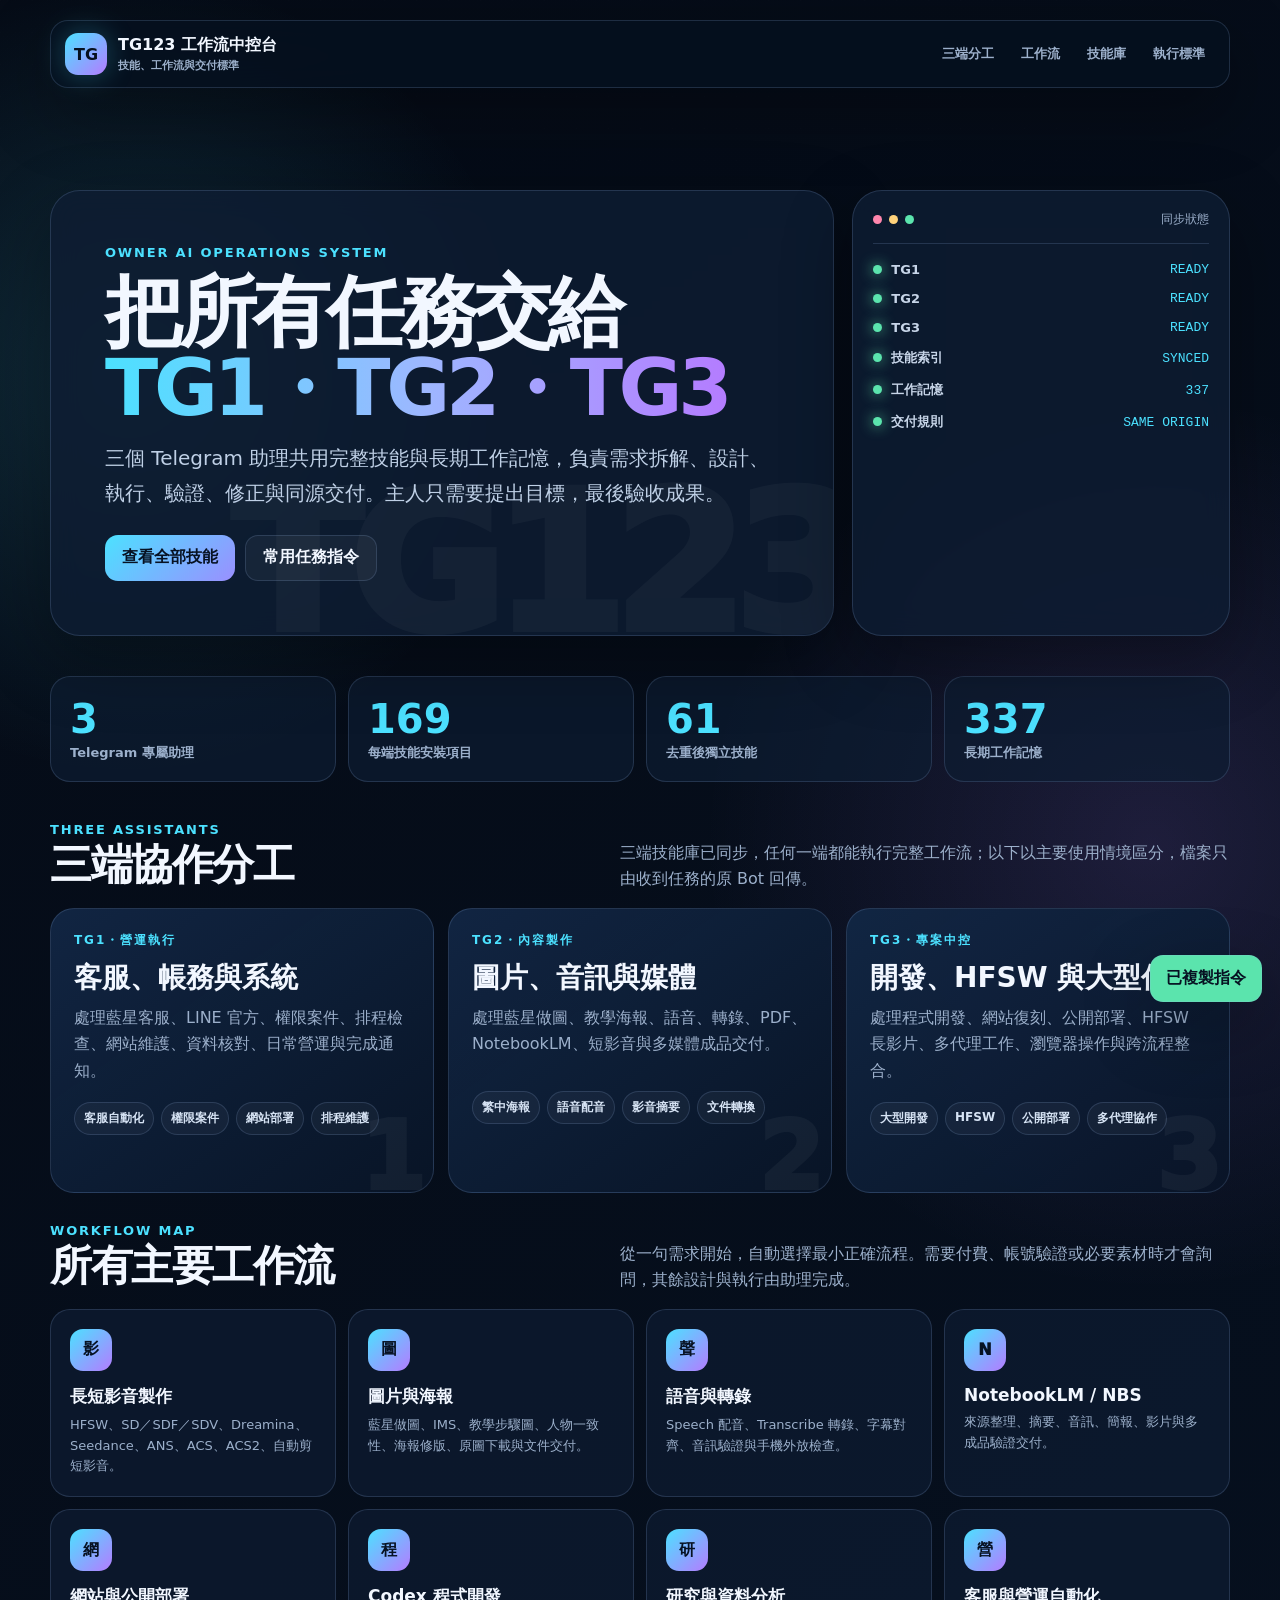
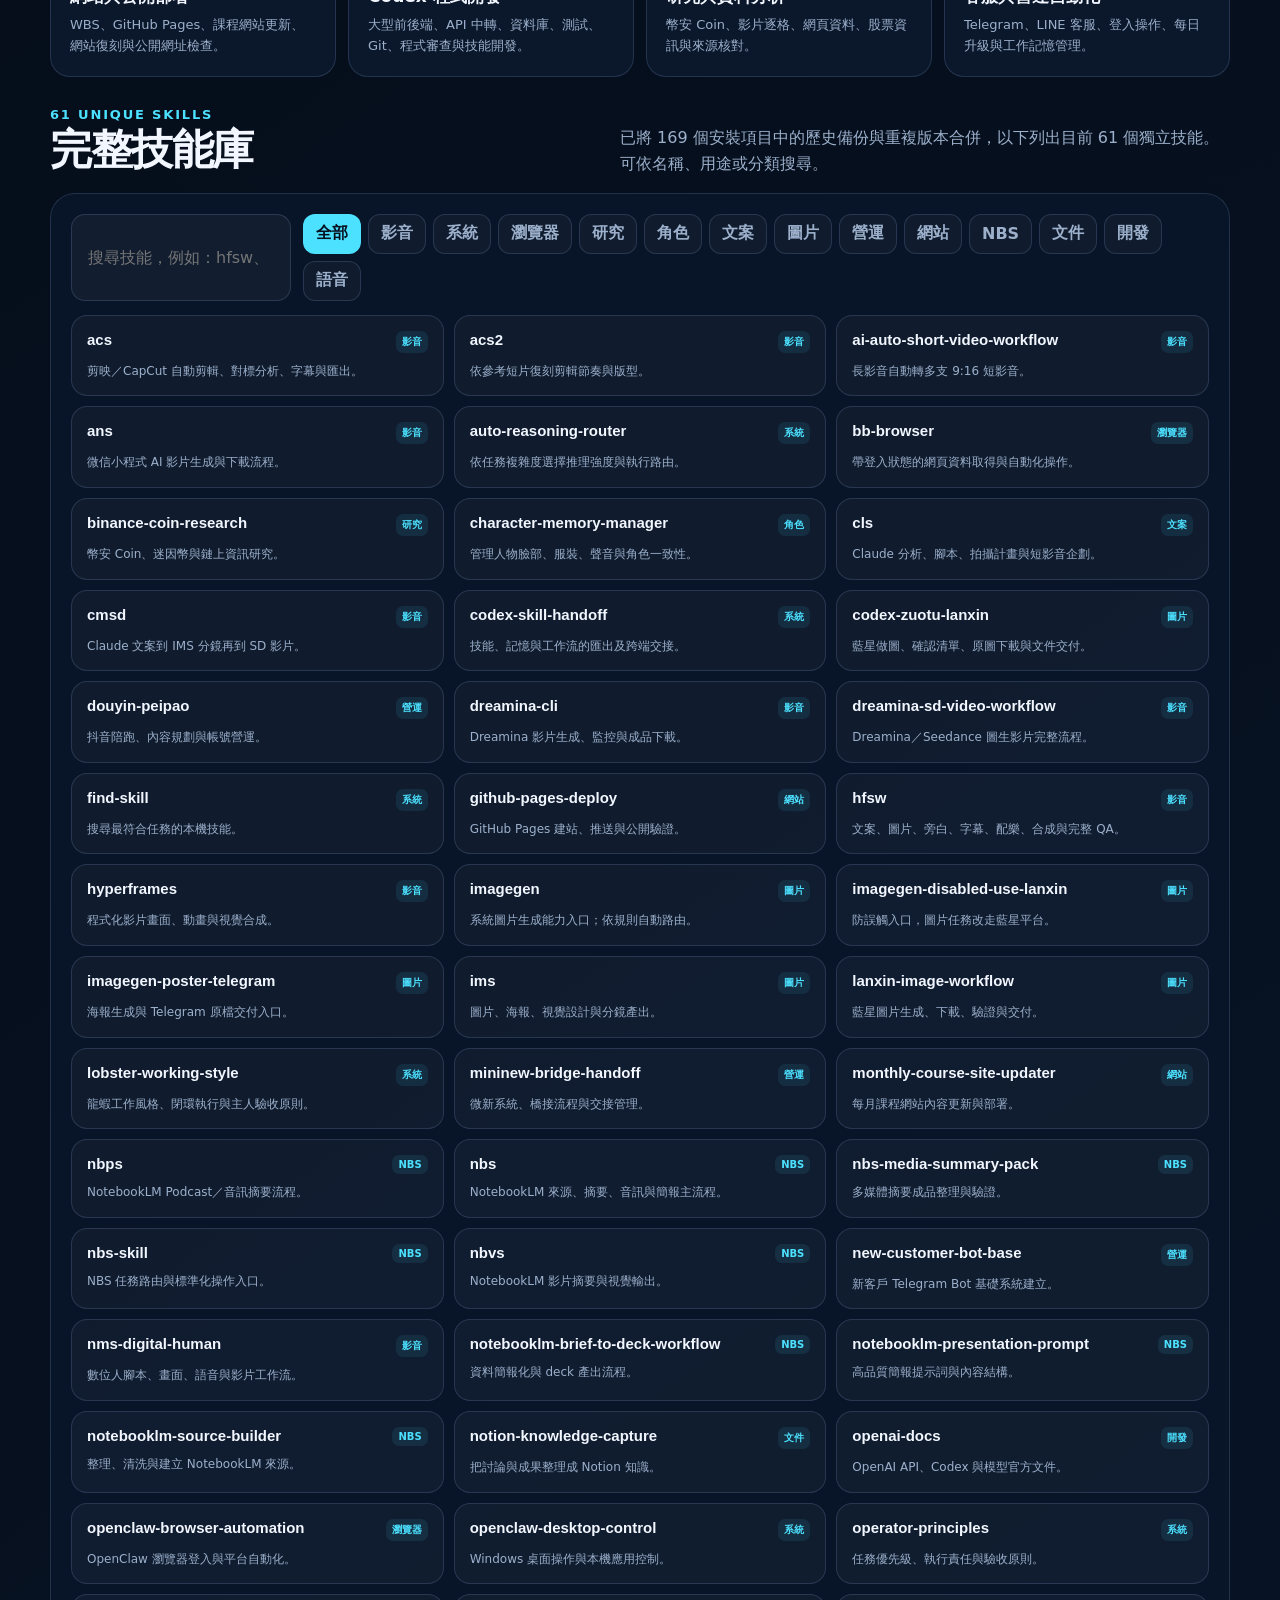
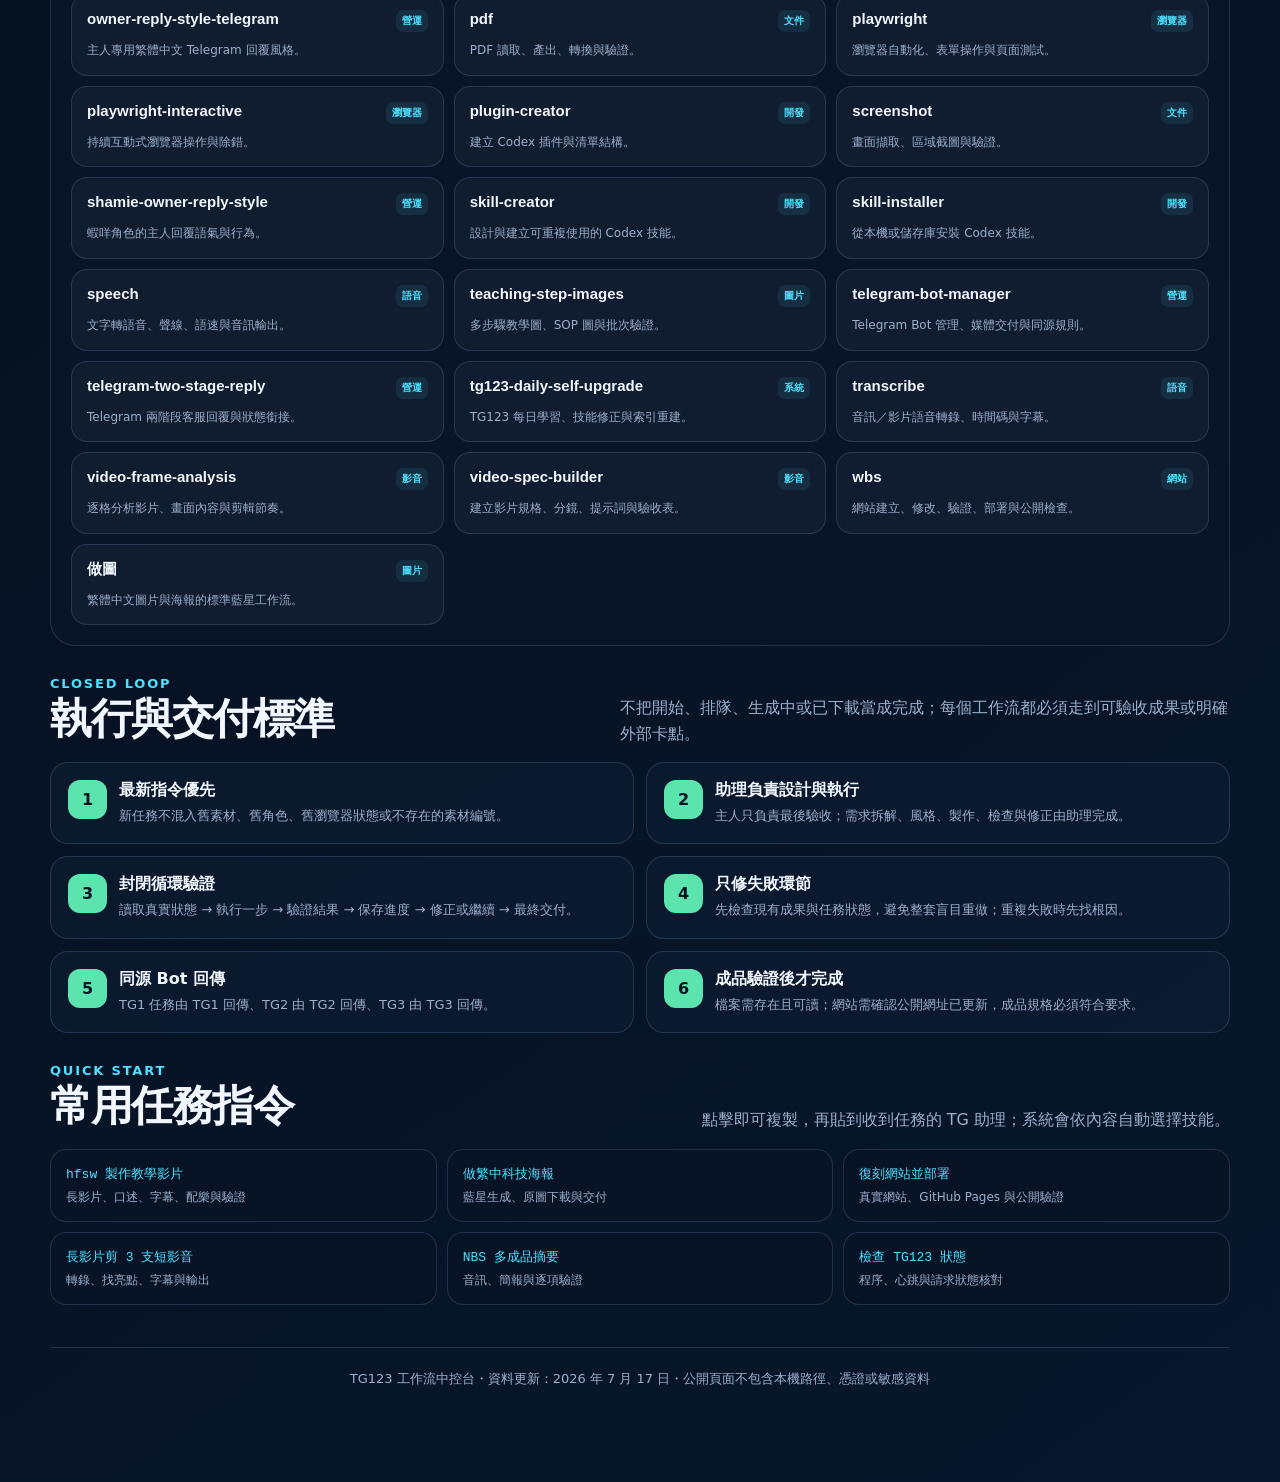
==== commit 48054f2f: "Replace dashboard with TG123 workflow catalog" ====
--- a/index.html
+++ b/index.html
@@ -1,3153 +1,315 @@
 <!doctype html>
 <html lang="zh-Hant">
 <head>
-  <meta charset="utf-8" />
-  <meta name="viewport" content="width=device-width, initial-scale=1" />
-  <title>微新手機助理總覽</title>
-  <link rel="manifest" href="manifest.webmanifest" />
-  <meta name="theme-color" content="#1f7fd1" />
-  <meta name="apple-mobile-web-app-title" content="手機助理" />
-  <meta name="apple-mobile-web-app-capable" content="yes" />
-  <link rel="icon" type="image/png" href="assets/icons/mobile-assistant-icon-192.png" />
-  <link rel="apple-touch-icon" href="assets/icons/apple-touch-icon.png" />
-  <style>
-    :root {
-      color-scheme: light;
-      --ink: #102a43;
-      --muted: #5b7086;
-      --paper: #f4f9fd;
-      --card: #ffffff;
-      --line: #d7e8f3;
-      --blue: #2078c8;
-      --sky: #54b6df;
-      --green: #31a879;
-      --gold: #f1b443;
-      --rose: #d85f86;
-      --purple: #7667d8;
-      --navy: #12396f;
-      --shadow: 0 14px 32px rgba(30, 87, 134, .12);
-      font-family: "Microsoft JhengHei", "PingFang TC", "Noto Sans TC", Arial, sans-serif;
-    }
-
-    * { box-sizing: border-box; }
-    html {
-      scroll-behavior: smooth;
-      -webkit-text-size-adjust: 100%;
-      text-size-adjust: 100%;
-    }
-    body {
-      margin: 0;
-      color: var(--ink);
-      background: linear-gradient(180deg, #ebf7ff 0%, #f9fcff 58%, #edf7f3 100%);
-      letter-spacing: 0;
-      overflow-x: hidden;
-    }
-    a { color: inherit; }
-    .app {
-      width: 100%;
-      max-width: 1120px;
-      min-height: 100vh;
-      margin: 0 auto;
-      padding: 14px 14px 84px;
-      box-sizing: border-box;
-    }
-    .hero {
-      border: 1px solid var(--line);
-      border-radius: 8px;
-      padding: 13px;
-      background: linear-gradient(140deg, #eaf8ff 0%, #fbfdff 54%, #fff4c9 100%);
-      box-shadow: var(--shadow);
-      overflow: hidden;
-    }
-    .hero-top {
-      display: grid;
-      grid-template-columns: minmax(0, 1fr) 112px;
-      gap: 12px;
-      align-items: start;
-    }
-    .hero-copy {
-      min-width: 0;
-      min-height: 132px;
-      display: flex;
-      flex-direction: column;
-      justify-content: center;
-    }
-    .eyebrow {
-      display: inline-flex;
-      align-self: flex-start;
-      min-height: 28px;
-      align-items: center;
-      padding: 0 10px;
-      border-radius: 8px;
-      background: #e2f3ff;
-      color: var(--blue);
-      font-size: 12px;
-      font-weight: 900;
-    }
-    h1 {
-      margin: 7px 0 0;
-      color: #0f3970;
-      font-size: clamp(21px, 5.7vw, 28px);
-      line-height: 1.14;
-      letter-spacing: 0;
-      overflow-wrap: anywhere;
-      word-break: break-word;
-    }
-    h1 span { display: block; }
-    .hero p {
-      margin: 6px 0 0;
-      color: #486176;
-      font-size: 13px;
-      line-height: 1.45;
-      font-weight: 800;
-      overflow-wrap: anywhere;
-      word-break: break-word;
-    }
-    .mascot {
-      display: block;
-      width: 112px;
-      height: 132px;
-      object-fit: cover;
-      object-position: center;
-      padding: 0;
-      border-radius: 8px;
-      border: 1px solid var(--line);
-      background: #fff;
-      box-shadow: 0 12px 26px rgba(31, 127, 209, .14);
-      justify-self: end;
-    }
-    .telegram-row {
-      display: grid;
-      grid-template-columns: repeat(2, minmax(0, 1fr));
-      gap: 9px;
-      margin-top: 11px;
-    }
-    .telegram-row > * {
-      width: 100%;
-      min-width: 0;
-    }
-    .assistant-button,
-    .action-link,
-    .portal-button,
-    .shortcut {
-      min-height: 42px;
-      border-radius: 8px;
-      border: 1px solid transparent;
-      font-family: inherit;
-      font-size: 14px;
-      font-weight: 800;
-      text-decoration: none;
-      display: inline-flex;
-      align-items: center;
-      justify-content: center;
-      text-align: center;
-      cursor: pointer;
-      min-width: 0;
-      max-width: 100%;
-      white-space: normal;
-      line-height: 1.2;
-      overflow-wrap: anywhere;
-    }
-    .assistant-button {
-      flex-direction: column;
-      gap: 3px;
-      min-height: 54px;
-      padding: 7px 9px;
-      color: #fff;
-      box-shadow: 0 10px 20px rgba(36, 120, 197, .2);
-    }
-    .assistant-button strong,
-    .assistant-button span {
-      display: block;
-    }
-    .assistant-button strong {
-      font-size: 19px;
-      line-height: 1.05;
-    }
-    .assistant-button span {
-      max-width: 100%;
-      font-size: 11px;
-      line-height: 1.15;
-      opacity: .94;
-      white-space: nowrap;
-      overflow: hidden;
-      text-overflow: ellipsis;
-    }
-    .assistant-sen {
-      background: linear-gradient(135deg, var(--blue), var(--green));
-    }
-    .assistant-yao {
-      background: linear-gradient(135deg, #236ec8, #7667d8);
-    }
-    .portal-grid,
-    .quick-grid {
-      display: grid;
-      grid-template-columns: repeat(3, minmax(0, 1fr));
-      gap: 9px;
-      margin-top: 11px;
-    }
-    .portal-button {
-      flex-direction: column;
-      gap: 1px;
-      padding: 7px 8px;
-      color: #fff;
-      min-height: 48px;
-      line-height: 1.18;
-      font-size: 15px;
-    }
-    .portal-button small {
-      display: block;
-      font-size: 12px;
-      line-height: 1.2;
-      font-weight: 800;
-      opacity: .9;
-    }
-    .portal-blue { background: linear-gradient(135deg, #236ec8, #4db2dd); }
-    .portal-green { background: linear-gradient(135deg, #168768, #35b87e); }
-    .portal-gold { background: linear-gradient(135deg, #d98b1c, #f0b642); color: #173a54; }
-    .portal-purple { background: linear-gradient(135deg, #5967d8, #2aa889); }
-    .layout {
-      display: grid;
-      grid-template-columns: minmax(0, 1fr);
-      gap: 14px;
-      margin-top: 14px;
-    }
-    .quick-card,
-    .card {
-      border: 1px solid var(--line);
-      border-radius: 8px;
-      background: rgba(255,255,255,.94);
-      box-shadow: 0 8px 20px rgba(31, 94, 139, .08);
-    }
-    .quick-card {
-      padding: 11px;
-      text-decoration: none;
-      min-height: 72px;
-      display: flex;
-      flex-direction: column;
-      justify-content: center;
-    }
-    .quick-card.is-active {
-      border-color: #1f7fd1;
-      background: linear-gradient(135deg, #e7f7ff, #f2fff8);
-      box-shadow: 0 12px 26px rgba(31, 127, 209, .16);
-    }
-    .quick-card.is-active strong {
-      color: #0f3970;
-    }
-    .quick-card.is-active span {
-      color: #315875;
-    }
-    .quick-card strong,
-    .quick-card span { display: block; }
-    .quick-card strong {
-      color: var(--navy);
-      font-size: 15px;
-      line-height: 1.28;
-    }
-    .quick-card span {
-      margin-top: 5px;
-      color: var(--muted);
-      font-size: 12px;
-      line-height: 1.38;
-      font-weight: 800;
-    }
-    .quick-card .tag {
-      display: none;
-    }
-    .panel-section[hidden] {
-      display: none;
-    }
-    .panel-section.is-active {
-      display: block;
-    }
-    details.group {
-      border: 1px solid var(--line);
-      border-radius: 8px;
-      background: rgba(255,255,255,.78);
-      box-shadow: 0 8px 20px rgba(31, 94, 139, .08);
-      overflow: hidden;
-    }
-    details.group > summary {
-      list-style: none;
-      cursor: pointer;
-      padding: 12px;
-      min-height: 62px;
-      display: flex;
-      align-items: center;
-      justify-content: space-between;
-      gap: 10px;
-    }
-    details.group > summary::-webkit-details-marker { display: none; }
-    details.group > summary::after {
-      content: "展開";
-      flex: 0 0 auto;
-      border-radius: 8px;
-      padding: 7px 9px;
-      color: #fff;
-      background: var(--navy);
-      font-size: 12px;
-      font-weight: 900;
-    }
-    details.group[open] > summary::after { content: "收合"; }
-    .panel-section.is-active details.group[open] > summary::after { content: "目前"; }
-    .group-title strong {
-      display: block;
-      color: var(--navy);
-      font-size: 19px;
-      line-height: 1.2;
-    }
-    .group-title span {
-      display: block;
-      margin-top: 4px;
-      color: var(--muted);
-      font-size: 13px;
-      line-height: 1.35;
-      font-weight: 800;
-    }
-    .phase-two-group > summary { background: linear-gradient(135deg, #e7f7ff, #f0fff6 54%, #fff6d8); }
-    .phase-group > summary { background: linear-gradient(135deg, #e6f5ff, #fff7d8); }
-    .stock-group > summary { background: linear-gradient(135deg, #eaf5ff, #f1fff8); }
-    .registration-group > summary { background: linear-gradient(135deg, #e9fff6, #f4fbff); }
-    .project-group > summary { background: linear-gradient(135deg, #eef4ff, #fff7fb); }
-    .command-group > summary { background: linear-gradient(135deg, #fff6dc, #eef8ff); }
-    .skill-group > summary { background: linear-gradient(135deg, #f2efff, #f8fcff); }
-    .reminder-group > summary { background: linear-gradient(135deg, #fff0f5, #f4fbff); }
-    .commercial-group > summary { background: linear-gradient(135deg, #f0f4ff, #effff8 55%, #fff0f5); }
-    .rule-group > summary { background: linear-gradient(135deg, #f2f7fb, #eaf8ff); }
-    .group-body {
-      display: grid;
-      gap: 8px;
-      padding: 0 10px 10px;
-    }
-    .card {
-      padding: 11px;
-      overflow: hidden;
-    }
-    .card h3 {
-      margin: 0;
-      color: #163d71;
-      font-size: 17px;
-      line-height: 1.28;
-      overflow-wrap: anywhere;
-    }
-    .card p {
-      margin: 8px 0 0;
-      color: #526a7f;
-      font-size: 14px;
-      line-height: 1.48;
-      font-weight: 800;
-      overflow-wrap: anywhere;
-    }
-    .row {
-      display: flex;
-      gap: 8px;
-      align-items: flex-start;
-      justify-content: space-between;
-    }
-    .tag {
-      flex: 0 0 auto;
-      display: inline-flex;
-      min-height: 27px;
-      align-items: center;
-      border-radius: 8px;
-      padding: 0 8px;
-      font-size: 12px;
-      font-weight: 900;
-      color: #fff;
-      background: var(--blue);
-      white-space: nowrap;
-    }
-    .tag.green { background: var(--green); }
-    .tag.gold { background: var(--gold); color: #173a54; }
-    .tag.rose { background: var(--rose); }
-    .tag.purple { background: var(--purple); }
-    .tag.gray { background: #6f7c8a; }
-    .link-row {
-      display: grid;
-      grid-template-columns: repeat(2, minmax(0, 1fr));
-      gap: 8px;
-      margin-top: 12px;
-    }
-    .action-link {
-      min-height: 42px;
-      padding: 0 10px;
-      color: var(--blue);
-      background: #f4fbff;
-      border-color: #c7e1f3;
-      font-size: 14px;
-    }
-    .action-link.primary {
-      color: #fff;
-      background: linear-gradient(135deg, var(--blue), var(--green));
-      border-color: transparent;
-    }
-    .status-grid,
-    .three-grid,
-    .task-grid {
-      display: grid;
-      gap: 9px;
-    }
-    .status-grid { grid-template-columns: repeat(4, minmax(0, 1fr)); }
-    .three-grid { grid-template-columns: repeat(3, minmax(0, 1fr)); }
-    .task-grid { grid-template-columns: repeat(2, minmax(0, 1fr)); }
-    .metric {
-      border: 1px solid #d8e7f2;
-      border-radius: 8px;
-      padding: 10px;
-      background: #f8fcff;
-      min-height: 92px;
-    }
-    .metric strong {
-      display: block;
-      color: #12396f;
-      font-size: 21px;
-      line-height: 1.2;
-    }
-    .metric span {
-      display: block;
-      margin-top: 5px;
-      color: #526a7f;
-      font-size: 13px;
-      line-height: 1.35;
-      font-weight: 800;
-    }
-    .mini-list {
-      display: grid;
-      gap: 8px;
-      margin-top: 10px;
-    }
-    .mini-item {
-      display: grid;
-      grid-template-columns: 18px minmax(0, 1fr);
-      gap: 8px;
-      align-items: start;
-      color: #435a70;
-      font-size: 15px;
-      line-height: 1.48;
-      font-weight: 800;
-    }
-    .box { 
-      width: 14px;
-      height: 14px;
-      margin-top: 4px;
-      border-radius: 5px;
-      background: linear-gradient(135deg, var(--blue), var(--green));
-    }
-    .box.green { background: linear-gradient(135deg, #20a875, #72d69a); }
-    .box.gold { background: linear-gradient(135deg, #f2b84b, #f7dc78); }
-    .box.rose { background: linear-gradient(135deg, #d85f86, #f4a4bc); }
-    .box.purple { background: linear-gradient(135deg, #7667d8, #9bb0ff); }
-    .box.gray { background: linear-gradient(135deg, #7b8794, #b8c2cc); }
-    .work-list,
-    .project-list,
-    .history-list,
-    .todo-list {
-      display: grid;
-      gap: 9px;
-    }
-    .work-card,
-    .project-card,
-    .history-card,
-    .todo-card {
-      border: 1px solid #d7e8f3;
-      border-radius: 8px;
-      background: #fff;
-      box-shadow: 0 8px 20px rgba(31, 94, 139, .06);
-      padding: 11px;
-    }
-    .work-card {
-      display: grid;
-      grid-template-columns: minmax(0, 1fr) auto;
-      gap: 10px;
-      align-items: start;
-    }
-    .history-card {
-      display: grid;
-      grid-template-columns: minmax(0, 1fr) auto;
-      gap: 10px;
-      align-items: start;
-      background: #f8fbfd;
-    }
-    .todo-card {
-      display: grid;
-      grid-template-columns: 36px minmax(0, 1fr) auto;
-      gap: 10px;
-      align-items: start;
-    }
-    .work-card.is-completed,
-    .history-card.is-completed,
-    .todo-card.is-done {
-      background: #f4fbf7;
-      border-color: #c9ead8;
-    }
-    .work-main,
-    .project-main,
-    .history-main,
-    .todo-main {
-      min-width: 0;
-    }
-    .work-meta,
-    .project-meta,
-    .history-meta,
-    .todo-meta {
-      display: flex;
-      gap: 6px;
-      flex-wrap: wrap;
-      align-items: center;
-      margin-bottom: 7px;
-    }
-    .status-pill {
-      display: inline-flex;
-      align-items: center;
-      min-height: 24px;
-      border-radius: 8px;
-      padding: 0 8px;
-      background: #eaf5ff;
-      color: #12396f;
-      font-size: 12px;
-      line-height: 1;
-      font-weight: 900;
-      white-space: nowrap;
-    }
-    .status-pill.green { background: #e9f8ef; color: #176748; }
-    .status-pill.gold { background: #fff4d6; color: #77540c; }
-    .status-pill.rose { background: #fff0f5; color: #9b2d54; }
-    .status-pill.purple { background: #f2efff; color: #5748b2; }
-    .status-pill.gray { background: #edf1f5; color: #52606d; }
-    .work-title,
-    .project-title,
-    .history-title,
-    .todo-title {
-      display: block;
-      color: #12396f;
-      font-size: 16px;
-      line-height: 1.35;
-      font-weight: 900;
-      overflow-wrap: anywhere;
-    }
-    .work-note,
-    .project-note,
-    .history-note,
-    .todo-note {
-      margin: 5px 0 0;
-      color: #526a7f;
-      font-size: 14px;
-      line-height: 1.48;
-      font-weight: 800;
-      overflow-wrap: anywhere;
-    }
-    .todo-card.is-done .todo-title {
-      color: #3e6b59;
-      text-decoration: line-through;
-    }
-    .todo-card.is-done .todo-note {
-      color: #6a7f75;
-    }
-    .todo-check {
-      width: 36px;
-      height: 36px;
-      display: inline-flex;
-      align-items: center;
-      justify-content: center;
-    }
-    .todo-check input {
-      width: 25px;
-      height: 25px;
-      margin: 0;
-      accent-color: var(--green);
-      cursor: pointer;
-    }
-    .todo-section-title {
-      margin: 2px 0 0;
-      color: #12396f;
-      font-size: 16px;
-      line-height: 1.35;
-      font-weight: 900;
-    }
-    .social-daily-card {
-      border: 1px solid #cfe7f8;
-      border-radius: 8px;
-      padding: 11px;
-      background: linear-gradient(135deg, #ffffff 0%, #f1fbff 58%, #fff8e8 100%);
-      box-shadow: 0 8px 20px rgba(31, 94, 139, .06);
-    }
-    .social-daily-head {
-      display: flex;
-      align-items: flex-start;
-      justify-content: space-between;
-      gap: 10px;
-      margin-bottom: 9px;
-    }
-    .social-daily-head strong {
-      display: block;
-      color: #12396f;
-      font-size: 17px;
-      line-height: 1.3;
-      font-weight: 900;
-    }
-    .social-daily-head span {
-      display: block;
-      margin-top: 3px;
-      color: #526a7f;
-      font-size: 13px;
-      line-height: 1.35;
-      font-weight: 800;
-    }
-    .social-task-list {
-      display: grid;
-      gap: 8px;
-    }
-    .social-task {
-      display: grid;
-      grid-template-columns: 32px minmax(0, 1fr);
-      gap: 8px;
-      align-items: start;
-      padding: 9px;
-      border: 1px solid #d7e8f3;
-      border-radius: 8px;
-      background: rgba(255,255,255,.86);
-    }
-    .social-task input {
-      width: 23px;
-      height: 23px;
-      margin: 2px 0 0;
-      accent-color: var(--green);
-      cursor: pointer;
-    }
-    .social-task.is-done {
-      background: #f2fbf5;
-      border-color: #c9ead8;
-    }
-    .social-task.is-done strong,
-    .social-task.is-done p {
-      color: #5f7469;
-      text-decoration: line-through;
-    }
-    .social-task-time {
-      display: inline-flex;
-      min-height: 22px;
-      align-items: center;
-      margin-bottom: 5px;
-      padding: 0 7px;
-      border-radius: 8px;
-      color: #77540c;
-      background: #fff4d6;
-      font-size: 12px;
-      line-height: 1;
-      font-weight: 900;
-    }
-    .social-task strong {
-      display: block;
-      color: #12396f;
-      font-size: 15px;
-      line-height: 1.35;
-      font-weight: 900;
-    }
-    .social-task p {
-      margin: 4px 0 0;
-      color: #526a7f;
-      font-size: 13px;
-      line-height: 1.42;
-      font-weight: 800;
-    }
-    .random-question-card {
-      border-color: #cfe7f8;
-      background: linear-gradient(135deg, #ffffff 0%, #f1fbff 52%, #f6f0ff 100%);
-    }
-    .random-question-intro {
-      margin-top: 8px;
-    }
-    .random-topic-grid {
-      display: grid;
-      grid-template-columns: repeat(2, minmax(0, 1fr));
-      gap: 7px;
-      margin-top: 10px;
-    }
-    .random-topic-pill {
-      min-height: 32px;
-      border: 1px solid #cfe3f1;
-      border-radius: 8px;
-      padding: 5px 8px;
-      color: #12396f;
-      background: rgba(255, 255, 255, .86);
-      font: inherit;
-      font-size: 13px;
-      line-height: 1.2;
-      font-weight: 900;
-      cursor: pointer;
-    }
-    .random-topic-pill.is-active {
-      color: #fff;
-      border-color: transparent;
-      background: linear-gradient(135deg, var(--blue), var(--purple));
-      box-shadow: 0 8px 16px rgba(35, 110, 200, .18);
-    }
-    .random-question-controls {
-      display: grid;
-      grid-template-columns: minmax(0, 1fr) auto;
-      gap: 8px;
-      align-items: end;
-      margin-top: 10px;
-    }
-    .random-question-controls label {
-      display: grid;
-      gap: 5px;
-      color: #526a7f;
-      font-size: 12px;
-      line-height: 1.25;
-      font-weight: 900;
-    }
-    .random-question-controls select {
-      width: 100%;
-      min-height: 42px;
-      border: 1px solid #c8ddeb;
-      border-radius: 8px;
-      padding: 8px 10px;
-      color: var(--ink);
-      background: #fff;
-      font: inherit;
-      font-size: 15px;
-      line-height: 1.35;
-      font-weight: 800;
-    }
-    .random-question-display {
-      margin-top: 10px;
-      padding: 12px;
-      border: 1px solid #d4e8f5;
-      border-radius: 8px;
-      background: rgba(255, 255, 255, .9);
-    }
-    .random-question-text {
-      display: block;
-      color: #12396f;
-      font-size: 19px;
-      line-height: 1.36;
-      font-weight: 900;
-      overflow-wrap: anywhere;
-    }
-    .random-question-hint {
-      margin-top: 8px;
-      color: #526a7f;
-      font-size: 14px;
-      line-height: 1.48;
-      font-weight: 800;
-    }
-    .random-question-actions {
-      display: grid;
-      grid-template-columns: repeat(2, minmax(0, 1fr));
-      gap: 8px;
-      margin-top: 10px;
-    }
-    .random-answer-form {
-      display: grid;
-      gap: 8px;
-      margin-top: 10px;
-      padding: 10px;
-      border: 1px solid #d6e8f4;
-      border-radius: 8px;
-      background: rgba(255, 255, 255, .88);
-    }
-    .random-answer-form label {
-      display: grid;
-      gap: 6px;
-      color: #526a7f;
-      font-size: 12px;
-      line-height: 1.25;
-      font-weight: 900;
-    }
-    .random-answer-form textarea {
-      width: 100%;
-      min-height: 96px;
-      border: 1px solid #c8ddeb;
-      border-radius: 8px;
-      padding: 10px;
-      color: var(--ink);
-      background: #fff;
-      font: inherit;
-      font-size: 15px;
-      line-height: 1.45;
-      font-weight: 800;
-      resize: vertical;
-    }
-    .random-answer-analysis {
-      display: none;
-      margin-top: 10px;
-      padding: 12px;
-      border: 1px solid #cce4f3;
-      border-radius: 8px;
-      background: linear-gradient(135deg, #ffffff 0%, #eef9ff 55%, #f4fff8 100%);
-    }
-    .random-answer-analysis.is-active {
-      display: block;
-    }
-    .random-analysis-title {
-      display: block;
-      margin-top: 8px;
-      color: #12396f;
-      font-size: 17px;
-      line-height: 1.35;
-      font-weight: 900;
-    }
-    .random-analysis-text {
-      margin: 7px 0 0;
-      color: #526a7f;
-      font-size: 14px;
-      line-height: 1.5;
-      font-weight: 800;
-      white-space: pre-line;
-    }
-    .project-note {
-      white-space: pre-line;
-    }
-    .item-actions {
-      display: flex;
-      gap: 6px;
-      flex-wrap: wrap;
-      justify-content: flex-end;
-    }
-    .tiny-button {
-      min-height: 34px;
-      border: 1px solid #cfe3f1;
-      border-radius: 8px;
-      padding: 0 10px;
-      color: #12396f;
-      background: #f7fbff;
-      font: inherit;
-      font-size: 13px;
-      font-weight: 900;
-      cursor: pointer;
-      white-space: nowrap;
-    }
-    .tiny-button.complete {
-      color: #176748;
-      background: #effcf5;
-      border-color: #bfe8d2;
-    }
-    .tiny-button.delete {
-      color: #a9335c;
-      background: #fff4f8;
-      border-color: #f0bfd0;
-    }
-    .project-card {
-      display: grid;
-      grid-template-columns: minmax(0, 1fr);
-      gap: 9px;
-    }
-    .project-links {
-      display: grid;
-      grid-template-columns: repeat(2, minmax(0, 1fr));
-      gap: 8px;
-    }
-    .work-status-line {
-      min-height: 22px;
-      color: var(--muted);
-      font-size: 13px;
-      line-height: 1.45;
-      font-weight: 900;
-    }
-    .entry-form {
-      display: grid;
-      gap: 8px;
-      margin-top: 12px;
-      padding: 10px;
-      border: 1px solid #d7e8f3;
-      border-radius: 8px;
-      background: #f8fcff;
-    }
-    .entry-form-title {
-      color: #12396f;
-      font-size: 15px;
-      font-weight: 900;
-      line-height: 1.3;
-    }
-    .field-grid {
-      display: grid;
-      grid-template-columns: repeat(2, minmax(0, 1fr));
-      gap: 8px;
-    }
-    .entry-form label {
-      display: grid;
-      gap: 5px;
-      color: #526a7f;
-      font-size: 12px;
-      font-weight: 900;
-      line-height: 1.25;
-    }
-    .entry-form input,
-    .entry-form select,
-    .entry-form textarea {
-      width: 100%;
-      min-height: 42px;
-      border: 1px solid #c8ddeb;
-      border-radius: 8px;
-      padding: 8px 10px;
-      color: var(--ink);
-      background: #fff;
-      font: inherit;
-      font-size: 15px;
-      font-weight: 800;
-      line-height: 1.35;
-    }
-    .entry-form textarea {
-      min-height: 74px;
-      resize: vertical;
-    }
-    .form-actions,
-    .record-actions {
-      display: flex;
-      gap: 8px;
-      flex-wrap: wrap;
-      align-items: center;
-    }
-    .form-button {
-      min-height: 40px;
-      border: 1px solid transparent;
-      border-radius: 8px;
-      padding: 0 12px;
-      color: #fff;
-      background: linear-gradient(135deg, var(--blue), var(--green));
-      font: inherit;
-      font-size: 14px;
-      font-weight: 900;
-      cursor: pointer;
-    }
-    .form-button.secondary {
-      color: var(--blue);
-      background: #fff;
-      border-color: #c5e0f3;
-    }
-    .form-hint {
-      color: var(--muted);
-      font-size: 12px;
-      font-weight: 800;
-      line-height: 1.4;
-    }
-    .record-list {
-      display: grid;
-      gap: 8px;
-      margin-top: 10px;
-    }
-    .record-card {
-      border: 1px solid #d7e8f3;
-      border-radius: 8px;
-      padding: 10px;
-      background: #ffffff;
-    }
-    .record-card strong {
-      display: block;
-      color: #12396f;
-      font-size: 16px;
-      line-height: 1.35;
-      overflow-wrap: anywhere;
-    }
-    .record-card span {
-      display: block;
-      margin-top: 4px;
-      color: #526a7f;
-      font-size: 13px;
-      line-height: 1.45;
-      font-weight: 800;
-      overflow-wrap: anywhere;
-    }
-    .record-card a {
-      color: var(--blue);
-      font-weight: 900;
-      overflow-wrap: anywhere;
-    }
-    .record-delete {
-      min-height: 32px;
-      border: 1px solid #f0bfd0;
-      border-radius: 8px;
-      padding: 0 10px;
-      color: #a9335c;
-      background: #fff4f8;
-      font: inherit;
-      font-size: 12px;
-      font-weight: 900;
-      cursor: pointer;
-    }
-    .shortcut-grid {
-      display: grid;
-      grid-template-columns: repeat(3, minmax(0, 1fr));
-      gap: 8px;
-      margin-top: 12px;
-    }
-    .shortcut {
-      flex-direction: column;
-      min-height: 72px;
-      padding: 8px 6px;
-      background: #f6fbff;
-      border-color: #cfe3f1;
-      color: #12396f;
-      line-height: 1.18;
-    }
-    .shortcut code {
-      font-size: 17px;
-      font-weight: 900;
-      color: inherit;
-    }
-    .shortcut span {
-      margin-top: 5px;
-      font-size: 12px;
-      font-weight: 900;
-      color: #526a7f;
-    }
-    .shortcut--hot { background: #fff0f5; border-color: #f3bfd0; color: #a9335c; }
-    .shortcut--gold { background: #fff6de; border-color: #efd188; color: #7b5210; }
-    .shortcut--green { background: #effcf5; border-color: #bfe8d2; color: #176748; }
-    .shortcut--rose { background: #f4f1ff; border-color: #d7d0fb; color: #5648b2; }
-    .shortcut-status {
-      display: none;
-      margin-top: 10px;
-      border-radius: 8px;
-      padding: 10px;
-      color: #12396f;
-      background: #eef8ff;
-      border: 1px solid #cce2f2;
-      font-size: 14px;
-      line-height: 1.45;
-      font-weight: 900;
-    }
-    .shortcut-status.is-active { display: block; }
-    .shortcut-note {
-      margin-top: 10px;
-      color: var(--muted);
-      font-size: 14px;
-      line-height: 1.55;
-      font-weight: 800;
-    }
-    .shortcut-note code {
-      color: #173a54;
-      font-weight: 900;
-      white-space: normal;
-    }
-    .bottom-nav {
-      position: fixed;
-      left: 50%;
-      bottom: 0;
-      transform: translateX(-50%);
-      z-index: 20;
-      display: flex;
-      gap: 6px;
-      width: min(100vw, 1120px);
-      padding: 8px 10px 10px;
-      background: rgba(244, 249, 253, .94);
-      border-top: 1px solid #d7e8f3;
-      backdrop-filter: blur(10px);
-      overflow-x: auto;
-      scrollbar-width: none;
-      -webkit-overflow-scrolling: touch;
-    }
-    .bottom-nav::-webkit-scrollbar { display: none; }
-    .bottom-nav a {
-      flex: 0 0 56px;
-      min-width: 56px;
-      min-height: 38px;
-      border-radius: 8px;
-      display: inline-flex;
-      align-items: center;
-      justify-content: center;
-      color: #12396f;
-      background: #fff;
-      border: 1px solid #d7e8f3;
-      text-decoration: none;
-      font-size: 13px;
-      font-weight: 900;
-      white-space: nowrap;
-    }
-    .bottom-nav a.is-active {
-      color: #fff;
-      background: linear-gradient(135deg, var(--blue), var(--green));
-      border-color: transparent;
-    }
-
-    @media (min-width: 760px) {
-      .app { padding: 20px 20px 92px; }
-      .layout {
-        grid-template-columns: 1fr 1fr;
-        align-items: start;
-      }
-      #phase-two, #todos, #projects, #stock-report, #registration, #commands, #wild-ideas, #history { grid-column: 1 / -1; }
-      .hero { padding: 16px; }
-      .hero-top { grid-template-columns: minmax(0, 1fr) 132px; }
-      .hero-copy { min-height: 154px; }
-      .mascot { width: 132px; height: 154px; }
-      .quick-grid { grid-template-columns: repeat(4, minmax(0, 1fr)); }
-      .bottom-nav { justify-content: center; }
-    }
-    @media (max-width: 620px) {
-      .app { max-width: 430px; padding: 10px 12px 82px; }
-      .hero { padding: 12px; }
-      .hero-top { grid-template-columns: minmax(0, 1fr) 106px; gap: 11px; }
-      .hero-copy { min-height: 126px; }
-      .mascot { width: 106px; height: 126px; }
-      .telegram-row { gap: 8px; }
-      .status-grid,
-      .three-grid,
-      .task-grid,
-      .shortcut-grid,
-      .link-row,
-      .field-grid {
-        grid-template-columns: 1fr;
-      }
-      .random-question-controls,
-      .random-question-actions {
-        grid-template-columns: 1fr;
-      }
-      .quick-grid { grid-template-columns: repeat(2, minmax(0, 1fr)); gap: 10px; }
-      .portal-grid { grid-template-columns: repeat(2, minmax(0, 1fr)); gap: 8px; margin-top: 9px; }
-      .portal-button { min-height: 46px; padding: 7px 6px; font-size: 14px; }
-      .portal-button small { font-size: 11px; }
-      .quick-card { min-height: 66px; padding: 10px; }
-      .quick-card strong { font-size: 15px; }
-      .quick-card span { font-size: 12px; }
-      .work-card,
-      .history-card {
-        grid-template-columns: 1fr;
-      }
-      .todo-card {
-        grid-template-columns: 36px minmax(0, 1fr);
-      }
-      .todo-card .item-actions {
-        grid-column: 1 / -1;
-      }
-      .item-actions {
-        display: grid;
-        grid-template-columns: repeat(2, minmax(0, 1fr));
-        justify-content: stretch;
-      }
-      .item-actions .tiny-button {
-        width: 100%;
-      }
-      .project-links { grid-template-columns: 1fr; }
-      details.group > summary { align-items: flex-start; }
-      .group-title strong { font-size: 18px; }
-      .bottom-nav { width: min(100vw, 430px); padding-left: 12px; padding-right: 12px; }
-      .bottom-nav a { flex-basis: 54px; min-width: 54px; font-size: 12px; }
-    }
-  </style>
+<meta charset="utf-8">
+<meta name="viewport" content="width=device-width,initial-scale=1">
+<meta name="theme-color" content="#071223">
+<meta name="description" content="TG1、TG2、TG3 工作流與技能總覽">
+<title>TG123 工作流中控台</title>
+<link rel="manifest" href="manifest.webmanifest">
+<link rel="stylesheet" href="style.css">
 </head>
 <body>
-  <div class="app">
-    <header class="hero" id="overview">
-      <div class="hero-top">
-        <div class="hero-copy">
-          <span class="eyebrow">微新手機助理</span>
-          <h1><span>任務、提醒、專案</span><span>一頁掌握</span></h1>
-          <p>重點先看，細節再展開；成品與進度集中在這裡。</p>
-        </div>
-        <img class="mascot" src="assets/icons/mobile-assistant-hero.png" alt="手機助理娃娃" />
-      </div>
-      <div class="telegram-row">
-        <a class="assistant-button assistant-sen" href="https://t.me/mann01491_bot" data-telegram-target="sen" aria-label="進入森助理 @mann01491_bot">
-          <strong>森</strong>
-          <span>@mann01491_bot</span>
-        </a>
-        <a class="assistant-button assistant-yao" href="https://t.me/mann02706_bot" data-telegram-target="yao" aria-label="進入曜助理 @mann02706_bot">
-          <strong>曜</strong>
-          <span>@mann02706_bot</span>
-        </a>
-      </div>
-      <nav class="portal-grid" aria-label="主要入口">
-        <a class="portal-button portal-blue" href="https://www.mini-new.com/" target="_blank" rel="noopener">微新國際<small>官方首頁</small></a>
-        <a class="portal-button portal-green" href="https://mini-new.com/sgoodbio/" target="_blank" rel="noopener">微新超好<small>團隊網站</small></a>
-        <a class="portal-button portal-gold" href="https://www.mini-new.com/tools_1027/" target="_blank" rel="noopener">1027<small>行動系統</small></a>
-        <a class="portal-button portal-purple" href="files/mobile_assistant_onboarding/index.html">需求問卷<small>客製助理</small></a>
-      </nav>
-    </header>
-
-    <section class="quick-grid" aria-label="首頁重點">
-      <a class="quick-card is-active" href="#phase-two" aria-current="true"><strong>進行中工作</strong><span>未完成、待確認、下一步</span><span class="tag green">追蹤</span></a>
-      <a class="quick-card" href="#todos"><strong>代辦事項</strong><span>時間、重要性、完成勾選</span><span class="tag rose">待辦</span></a>
-      <a class="quick-card" href="#projects"><strong>可用專案</strong><span>已能打開使用的入口</span><span class="tag blue">可用</span></a>
-      <a class="quick-card" href="#stock-report"><strong>股票呈報</strong><span id="stockQuickUpdated">讀取更新時間</span><span class="tag gold">每日更新</span></a>
-      <a class="quick-card" href="#registration"><strong>報名系統</strong><span>報名入口與後台名單</span><span class="tag green">可用</span></a>
-      <a class="quick-card" href="#commands"><strong>常用指令</strong><span>PPT、圖片、影片</span><span class="tag blue">常用</span></a>
-      <a class="quick-card" href="#wild-ideas"><strong>天馬行空</strong><span>靈感、想法、實驗</span><span class="tag purple">創意</span></a>
-      <a class="quick-card" href="#history"><strong>歷史紀錄</strong><span>過期、合併、廢棄</span><span class="tag gray">可刪</span></a>
-    </section>
-
-    <main class="layout">
-      <section id="phase-two" class="panel-section is-active" data-dashboard-panel>
-        <details class="group phase-two-group" open>
-          <summary>
-            <div class="group-title">
-              <strong>進行中工作</strong>
-              <span>所有未完成、待確認、下一步處理的事項集中在這裡；完成或不需要的項目可直接點選。</span>
-            </div>
-          </summary>
-          <div class="group-body">
-            <article class="card">
-              <div class="row">
-                <h3 id="phase2Title">所有尚未完成集中處理</h3>
-                <span id="phase2Updated" class="tag green">讀取中</span>
-              </div>
-              <p id="phase2Summary">正在讀取目前工作資料。</p>
-              <div class="mini-list">
-                <div class="mini-item"><span class="box green"></span><span>按「完成」會把項目移到歷史紀錄。</span></div>
-                <div class="mini-item"><span class="box rose"></span><span>按「刪除」會從這支手機的首頁隱藏，不會影響報名或股票資料。</span></div>
-              </div>
-            </article>
-
-            <div class="work-list" id="ongoingWorkList">
-              <div class="work-card">
-                <div class="work-main">
-                  <div class="work-meta"><span class="status-pill gold">讀取中</span></div>
-                  <strong class="work-title">正在整理進行中工作。</strong>
-                </div>
-              </div>
-            </div>
-
-            <article class="card">
-              <div class="row"><h3>新增工作</h3><span class="tag blue">本機紀錄</span></div>
-              <p>臨時代辦、提醒、成品追蹤都先加在這裡；完成後會移到歷史紀錄。</p>
-              <form class="entry-form" id="taskEntryForm">
-                <div class="entry-form-title">新增一筆進行中工作</div>
-                <div class="field-grid">
-                  <label>狀態
-                    <select id="taskStatus">
-                      <option value="進行中">進行中</option>
-                      <option value="下一步">下一步</option>
-                      <option value="待處理">待處理</option>
-                      <option value="待確認">待確認</option>
-                      <option value="待升級">待升級</option>
-                      <option value="卡點">卡點</option>
-                    </select>
-                  </label>
-                  <label>分類
-                    <select id="taskCategory">
-                      <option value="工作">工作</option>
-                      <option value="提醒">提醒</option>
-                      <option value="成品">成品</option>
-                      <option value="PPT">PPT</option>
-                      <option value="圖片">圖片</option>
-                      <option value="影片">影片</option>
-                      <option value="LINE">LINE</option>
-                      <option value="股票">股票</option>
-                      <option value="網站">網站</option>
-                      <option value="遠端">遠端</option>
-                      <option value="商品化">商品化</option>
-                    </select>
-                  </label>
-                </div>
-                <label>工作名稱
-                  <input id="taskTitle" type="text" placeholder="例如：整理 LINE 聯絡人 Excel" />
-                </label>
-                <label>備註
-                  <textarea id="taskNote" placeholder="補充素材、期限、交付方式或卡點"></textarea>
-                </label>
-                <div class="form-actions">
-                  <button class="form-button" type="submit">加入任務</button>
-                  <button class="form-button secondary" type="button" data-clear-records="tasks">清空本機任務</button>
-                </div>
-                <div class="form-hint">目前先存在這支手機/這台電腦的瀏覽器；完成或刪除也先以本機狀態為準。</div>
-              </form>
-            </article>
-
-            <div class="record-list" id="userTaskRecords"></div>
-
-            <article class="card">
-              <div class="row">
-                <h3>進行中相關入口</h3>
-                <span class="tag gold">工作資料</span>
-              </div>
-              <p>語音鬧鐘、商品化、成品交付與資料庫升級都合併到進行中工作，不再另外佔一大段。</p>
-              <div class="link-row">
-                <a class="action-link primary" href="files/mobile_assistant_product/2026-07-06_Android免費鬧鐘橋接方案.md">免費方案</a>
-                <a class="action-link" href="data/phase2_status.json">工作資料</a>
-              </div>
-            </article>
-            <div id="phase2ActionStatus" class="work-status-line" aria-live="polite"></div>
-          </div>
-        </details>
-      </section>
-
-      <section id="todos" class="panel-section" data-dashboard-panel hidden>
-        <details class="group reminder-group" open>
-          <summary>
-            <div class="group-title">
-              <strong>代辦事項</strong>
-              <span>獨立管理可執行小事項，可設定完成時間與重要性；勾選後會退到已完成代辦事項。</span>
-            </div>
-          </summary>
-          <div class="group-body">
-            <article class="card">
-              <div class="row"><h3>新增代辦</h3><span class="tag rose">可勾選完成</span></div>
-              <form class="entry-form" id="todoEntryForm">
-                <div class="field-grid">
-                  <label>完成時間
-                    <input id="todoCompleteBy" type="datetime-local" />
-                  </label>
-                  <label>重要性
-                    <select id="todoPriority">
-                      <option value="高">高</option>
-                      <option value="中" selected>中</option>
-                      <option value="低">低</option>
-                    </select>
-                  </label>
-                </div>
-                <label>代辦事項
-                  <input id="todoTitle" type="text" placeholder="例如：確認股票持股成本" />
-                </label>
-                <label>備註
-                  <textarea id="todoNote" placeholder="補充對象、資料來源或要交付的結果"></textarea>
-                </label>
-                <div class="form-actions">
-                  <button class="form-button" type="submit">加入代辦</button>
-                </div>
-              </form>
-            </article>
-            <article class="social-daily-card">
-              <div class="social-daily-head">
-                <div>
-                  <strong>臉書粉專日課</strong>
-                  <span>每天照順序做，重點是發內容、互動、回私訊、累積名單。</span>
-                </div>
-                <span class="status-pill green" id="socialDailyCount">今日 0/0</span>
-              </div>
-              <div class="social-task-list" id="socialDailyList">
-                <div class="social-task">
-                  <div></div>
-                  <div>
-                    <span class="social-task-time">讀取中</span>
-                    <strong>正在整理臉書粉專日課。</strong>
-                  </div>
-                </div>
-              </div>
-            </article>
-            <h3 class="todo-section-title">未完成代辦事項</h3>
-            <div class="todo-list" id="todoList">
-              <div class="todo-card">
-                <div class="todo-main">
-                  <div class="todo-meta"><span class="status-pill gold">讀取中</span></div>
-                  <strong class="todo-title">正在整理代辦事項。</strong>
-                </div>
-              </div>
-            </div>
-            <h3 class="todo-section-title">已完成代辦事項</h3>
-            <div class="todo-list" id="completedTodoList">
-              <div class="todo-card is-done">
-                <div class="todo-main">
-                  <div class="todo-meta"><span class="status-pill green">待完成</span></div>
-                  <strong class="todo-title">完成後會退到這裡。</strong>
-                </div>
-              </div>
-            </div>
-            <div id="todoActionStatus" class="work-status-line" aria-live="polite"></div>
-          </div>
-        </details>
-      </section>
-
-      <section id="stock-report" class="panel-section" data-dashboard-panel hidden>
-        <details class="group stock-group">
-          <summary>
-            <div class="group-title">
-              <strong>每日股票呈報</strong>
-              <span>開盤前看國際盤、台股方向、持股建議、資金水位、短線候選與權證提醒。</span>
-            </div>
-          </summary>
-          <div class="group-body">
-            <article class="card">
-              <div class="row">
-                <h3>台股短線觀察工作台</h3>
-                <span id="stockReportUpdated" class="tag gold">讀取更新時間</span>
-              </div>
-              <p>已納入持股、資金水位、技術指標、新聞、量價、中長期觀察、權證技巧與每日建議。投資內容只作分析與紀錄，實際下單仍要你自己判斷。</p>
-              <div class="link-row">
-                <a class="action-link primary" href="files/stock_investment_project/morning_report.html">打開股票呈報</a>
-                <a class="action-link" href="files/stock_investment_project/README.md">投資專案說明</a>
-              </div>
-            </article>
-          </div>
-        </details>
-      </section>
-
-      <section id="registration" class="panel-section" data-dashboard-panel hidden>
-        <details class="group registration-group">
-          <summary>
-            <div class="group-title">
-              <strong>報名系統</strong>
-              <span>微新集訓、東方禪柔與後台名單入口，方便夥伴直接填寫與查看人數。</span>
-            </div>
-          </summary>
-          <div class="group-body">
-            <article class="card">
-              <div class="row">
-                <h3>微新集訓報名</h3>
-                <span class="tag blue">姓名、介紹人</span>
-              </div>
-              <p>目前欄位簡化為姓名與介紹人。報名送出後會顯示成功訊息。</p>
-              <p>目前報名：<strong id="miniTrainingCount">讀取中</strong></p>
-              <div class="link-row">
-                <a class="action-link primary" href="registrations/register.html?event=mini_training_2026">報名入口</a>
-                <a class="action-link" href="registrations/admin.html?event=mini_training_2026&key=mn-admin-20260626">後台名單</a>
-              </div>
-            </article>
-            <article class="card">
-              <div class="row">
-                <h3>東方禪柔身心靈課程</h3>
-                <span class="tag green">活動報名</span>
-              </div>
-              <p>台中 7/23，台北 7/24、7/25，下午 1 點到 5 點，費用 1,980 元，總報名超過 30 人開班。</p>
-              <p>目前報名：<strong id="chanrouCount">讀取中</strong></p>
-              <div class="link-row">
-                <a class="action-link primary" href="registrations/register.html?event=oriental_chanrou_202607">報名入口</a>
-                <a class="action-link" href="registrations/admin.html?event=oriental_chanrou_202607&key=mn-admin-20260626">後台名單</a>
-              </div>
-            </article>
-            <article class="card">
-              <div class="row">
-                <h3>全部報名後台</h3>
-                <span class="tag gold">總覽</span>
-              </div>
-              <p>集中查看所有活動報名與分區名單。</p>
-              <div class="link-row">
-                <a class="action-link primary" href="registrations/index.html?key=mn-admin-20260626">打開總後台</a>
-              </div>
-            </article>
-          </div>
-        </details>
-      </section>
-
-      <section id="projects" class="panel-section" data-dashboard-panel hidden>
-        <details class="group project-group">
-          <summary>
-            <div class="group-title">
-              <strong>可用專案</strong>
-              <span>已經能打開、能交付、能日常使用的專案集中列表。</span>
-            </div>
-          </summary>
-          <div class="group-body">
-            <div class="project-list" id="usableProjectList">
-              <div class="project-card">
-                <div class="project-main">
-                  <div class="project-meta"><span class="status-pill gold">讀取中</span></div>
-                  <strong class="project-title">正在整理可用專案。</strong>
-                </div>
-              </div>
-            </div>
-          </div>
-        </details>
-      </section>
-
-      <section id="commands" class="panel-section" data-dashboard-panel hidden>
-        <details class="group command-group">
-          <summary>
-            <div class="group-title">
-              <strong>常用指令</strong>
-              <span>Telegram 會攔截未知的 / 指令，所以手機上請用 # 開頭。點按鈕會先複製指令加空格，再回到 Telegram。</span>
-            </div>
-          </summary>
-          <div class="group-body">
-            <article class="card">
-              <div class="row">
-                <h3>點一下複製指令</h3>
-                <span class="tag blue">手機好用</span>
-              </div>
-              <div class="shortcut-grid">
-                <button type="button" class="shortcut shortcut--hot shortcut-command" data-command="#file "><code>#file</code><span>成品傳回聊天室</span></button>
-                <button type="button" class="shortcut shortcut--hot shortcut-command" data-command="#img "><code>#img</code><span>圖片/海報設計</span></button>
-                <button type="button" class="shortcut shortcut--hot shortcut-command" data-command="#ims "><code>#ims</code><span>藍星製圖</span></button>
-                <button type="button" class="shortcut shortcut--hot shortcut-command" data-command="#lx "><code>#lx</code><span>藍星平台</span></button>
-                <button type="button" class="shortcut shortcut--gold shortcut-command" data-command="#ppt "><code>#ppt</code><span>PPT 簡報</span></button>
-                <button type="button" class="shortcut shortcut--gold shortcut-command" data-command="#video "><code>#video</code><span>短影音剪輯</span></button>
-                <button type="button" class="shortcut shortcut--green shortcut-command" data-command="#voice "><code>#voice</code><span>語音互動測試</span></button>
-                <button type="button" class="shortcut shortcut-command" data-command="#tg "><code>#tg</code><span>Telegram 規則</span></button>
-                <button type="button" class="shortcut shortcut-command" data-command="#dash "><code>#dash</code><span>手機助理總覽</span></button>
-                <button type="button" class="shortcut shortcut-command" data-command="#web "><code>#web</code><span>網頁/網站</span></button>
-                <button type="button" class="shortcut shortcut-command" data-command="#line "><code>#line</code><span>LINE 整理/發文</span></button>
-                <button type="button" class="shortcut shortcut-command" data-command="#remote "><code>#remote</code><span>遠端筆電</span></button>
-                <button type="button" class="shortcut shortcut-command" data-command="#todo "><code>#todo</code><span>提醒/待辦</span></button>
-                <button type="button" class="shortcut shortcut-command" data-command="#skill "><code>#skill</code><span>技能庫/技能包</span></button>
-                <button type="button" class="shortcut shortcut-command" data-command="#clean "><code>#clean</code><span>整理檔案</span></button>
-                <button type="button" class="shortcut shortcut--rose shortcut-command" data-command="#sgood "><code>#sgood</code><span>超好生醫</span></button>
-                <button type="button" class="shortcut shortcut--rose shortcut-command" data-command="#mn "><code>#mn</code><span>微新國際</span></button>
-                <button type="button" class="shortcut shortcut--rose shortcut-command" data-command="#1027 "><code>#1027</code><span>1027 行動系統</span></button>
-                <button type="button" class="shortcut shortcut--rose shortcut-command" data-command="#cls "><code>#cls</code><span>短劇/腳本分析</span></button>
-                <button type="button" class="shortcut shortcut--gold shortcut-command" data-command="#stock "><code>#stock</code><span>台股/權證觀察</span></button>
-                <button type="button" class="shortcut shortcut--hot shortcut-command" data-command="#stop "><code>#stop</code><span>停止目前任務</span></button>
-              </div>
-              <div id="shortcutStatus" class="shortcut-status" aria-live="polite"></div>
-              <div class="shortcut-note">
-                範例：<br />
-                <code>#ims 做保健大樹高級版</code><br />
-                <code>#ppt 做成長輩看得清楚的課程簡報</code><br />
-                <code>#voice 我想用語音說需求，請告訴我怎麼傳</code><br />
-                <code>#video 剪成熱情活潑、有字幕、有微新 Logo 的短影音</code>
-              </div>
-            </article>
-            <article class="card">
-              <div class="row">
-                <h3>技能庫補強</h3>
-                <span class="tag green">已補齊</span>
-              </div>
-              <div class="mini-list">
-                <div class="mini-item"><span class="box green"></span><span>前端測試：Playwright、互動瀏覽器檢查、截圖驗證。</span></div>
-                <div class="mini-item"><span class="box blue"></span><span>文件與資料：PDF、Jupyter、語音、轉錄、ChatGPT Apps、OpenAI 文件。</span></div>
-                <div class="mini-item"><span class="box gold"></span><span>設計與網站：Figma、設計系統、Cloudflare、Netlify、Vercel、Render 部署。</span></div>
-                <div class="mini-item"><span class="box purple"></span><span>工程協作：GitHub 評論、CI 修復、Linear、Sentry、資安最佳實務。</span></div>
-                <div class="mini-item"><span class="box rose"></span><span>你的專用技能已保留：手機助理、藍星、IMS、超好生醫、Telegram 停止指令。</span></div>
-              </div>
-              <p class="shortcut-note">新補的官方技能重啟 Codex 後會完整載入；個人專用技能不覆蓋，避免影響既有工作流。</p>
-            </article>
-          </div>
-        </details>
-      </section>
-
-      <section id="wild-ideas" class="panel-section" data-dashboard-panel hidden>
-        <details class="group commercial-group">
-          <summary>
-            <div class="group-title">
-              <strong>天馬行空</strong>
-              <span>先把靈感、產品想法、行銷實驗或突然想到的方向放這裡，不急著變成正式工作。</span>
-            </div>
-          </summary>
-          <div class="group-body">
-            <article class="card random-question-card">
-              <div class="row"><h3>隨機提問機</h3><span class="tag purple">八大主題</span></div>
-              <p class="random-question-intro">會結合我對你的了解，也會刻意丟出跨領域、跨思維、甚至你平常不會想到的題目，拿來聊天、發文、短影音或新專案發想。</p>
-              <div class="random-topic-grid" id="randomQuestionTopics" aria-label="八大主題"></div>
-              <div class="random-question-controls">
-                <label>抽題範圍
-                  <select id="randomQuestionCategory">
-                    <option value="全部主題">全部主題</option>
-                    <option value="對我的了解">對我的了解</option>
-                    <option value="事業與團隊">事業與團隊</option>
-                    <option value="AI與未來">AI 與未來</option>
-                    <option value="社群與流量">社群與流量</option>
-                    <option value="感情與關係">感情與關係</option>
-                    <option value="健康與身體">健康與身體</option>
-                    <option value="穿搭與形象">穿搭與形象</option>
-                    <option value="跨域腦洞">跨域腦洞</option>
-                  </select>
-                </label>
-                <button class="form-button" type="button" id="randomQuestionNext">隨機一題</button>
-              </div>
-              <div class="random-question-display">
-                <div class="project-meta">
-                  <span class="status-pill purple" id="randomQuestionCategoryLabel">跨域腦洞</span>
-                  <span class="status-pill gold" id="randomQuestionIntent">未想過</span>
-                </div>
-                <strong class="random-question-text" id="randomQuestionText">正在準備題目。</strong>
-                <div class="random-question-hint" id="randomQuestionHint">可延伸成貼文、短影音、對話開場或新專案。</div>
-              </div>
-              <form class="random-answer-form" id="randomQuestionAnswerForm">
-                <label>我的回答
-                  <textarea id="randomQuestionAnswer" placeholder="先不用想太完整，寫下直覺、想法、卡住的地方或下一步。"></textarea>
-                </label>
-                <div class="form-actions">
-                  <button class="form-button" type="submit">Codex森解析</button>
-                  <button class="form-button secondary" type="button" id="randomQuestionClearAnswer">清空回答</button>
-                </div>
-              </form>
-              <div class="random-answer-analysis" id="randomQuestionAnalysis" aria-live="polite"></div>
-              <div class="random-question-actions">
-                <button class="form-button" type="button" id="randomQuestionSave">加入天馬行空</button>
-                <button class="form-button secondary" type="button" id="randomQuestionCopy">複製成貼文題材</button>
-              </div>
-              <div id="randomQuestionStatus" class="work-status-line" aria-live="polite"></div>
-            </article>
-            <article class="card">
-              <div class="row"><h3>新增想法</h3><span class="tag purple">靈感暫存</span></div>
-              <form class="entry-form" id="wildIdeaForm">
-                <div class="field-grid">
-                  <label>方向
-                    <select id="wildIdeaCategory">
-                      <option value="產品">產品</option>
-                      <option value="行銷">行銷</option>
-                      <option value="短影音">短影音</option>
-                      <option value="網站">網站</option>
-                      <option value="投資">投資</option>
-                      <option value="其他">其他</option>
-                    </select>
-                  </label>
-                  <label>狀態
-                    <select id="wildIdeaStatus">
-                      <option value="想法">想法</option>
-                      <option value="可試試">可試試</option>
-                      <option value="待整理">待整理</option>
-                    </select>
-                  </label>
-                </div>
-                <label>想法標題
-                  <input id="wildIdeaTitle" type="text" placeholder="例如：手機助理語音小遊戲" />
-                </label>
-                <label>補充內容
-                  <textarea id="wildIdeaNote" placeholder="先隨手記，不需要完整企劃"></textarea>
-                </label>
-                <div class="form-actions">
-                  <button class="form-button" type="submit">加入想法</button>
-                </div>
-              </form>
-            </article>
-            <div class="project-list" id="wildIdeaList">
-              <div class="project-card">
-                <div class="project-main">
-                  <div class="project-meta"><span class="status-pill purple">想法</span></div>
-                  <strong class="project-title">可以先記任何還不成熟的點子。</strong>
-                  <p class="project-note">例如新產品、話術、短影音、網站功能、AI 助理新玩法。</p>
-                </div>
-              </div>
-            </div>
-            <div id="wildIdeaActionStatus" class="work-status-line" aria-live="polite"></div>
-          </div>
-        </details>
-      </section>
-
-      <section id="history" class="panel-section" data-dashboard-panel hidden>
-        <details class="group skill-group">
-          <summary>
-            <div class="group-title">
-              <strong>不重要的歷史紀錄</strong>
-              <span>過期、已合併、廢棄或完成後不需每天看的項目都放這裡，可隨時刪除。</span>
-            </div>
-          </summary>
-          <div class="group-body">
-            <div class="history-list" id="historyList">
-              <div class="history-card">
-                <div class="history-main">
-                  <div class="history-meta"><span class="status-pill gray">讀取中</span></div>
-                  <strong class="history-title">正在整理歷史紀錄。</strong>
-                </div>
-              </div>
-            </div>
-            <div id="historyActionStatus" class="work-status-line" aria-live="polite"></div>
-          </div>
-        </details>
-      </section>
-
-      <section id="rules" class="panel-section" data-dashboard-panel hidden>
-        <details class="group rule-group">
-          <summary>
-            <div class="group-title">
-              <strong>重要規則</strong>
-              <span>避免之後重複犯錯，最重要的交付和操作規則放在這裡。</span>
-            </div>
-          </summary>
-          <div class="group-body">
-            <article class="card">
-              <h3>交付與回報規則</h3>
-              <div class="mini-list">
-                <div class="mini-item"><span class="box"></span><span>圖片、影片、PPT、Word、Excel、ZIP 等最終成品要回傳目前聊天室。</span></div>
-                <div class="mini-item"><span class="box"></span><span>內部腳本、暫存檔、原始紀錄、後台資料不要亂傳到聊天室。</span></div>
-                <div class="mini-item"><span class="box"></span><span>長時間任務要定期回報進度；若卡住，要說明卡在哪、已完成什麼、下一步需要什麼。</span></div>
-                <div class="mini-item"><span class="box"></span><span>微新國際、微新超好、Mann 工作資料夾整理時，要尊重既有子資料夾結構。</span></div>
-                <div class="mini-item"><span class="box"></span><span>PPT 要字大、標題清楚、長輩或坐後面的人也看得懂，排版要檢查不能凌亂。</span></div>
-              </div>
-            </article>
-          </div>
-        </details>
-      </section>
-    </main>
-
-    <nav class="bottom-nav" aria-label="底部導覽">
-      <a class="is-active" href="#phase-two" aria-current="true">工作</a>
-      <a href="#todos">代辦</a>
-      <a href="#projects">專案</a>
-      <a href="#stock-report">股票</a>
-      <a href="#registration">報名</a>
-      <a href="#commands">指令</a>
-      <a href="#wild-ideas">天馬</a>
-      <a href="#history">歷史</a>
-    </nav>
-  </div>
-
-  <script>
-    const assistantLinks = {
-      sen: {
-        app: 'tg://resolve?domain=mann01491_bot',
-        web: 'https://t.me/mann01491_bot',
-      },
-      yao: {
-        app: 'tg://resolve?domain=mann02706_bot',
-        web: 'https://t.me/mann02706_bot',
-      },
-    };
-    const defaultTelegramLink = assistantLinks.sen.web;
-    const adminKey = 'mn-admin-20260626';
-    const shortcutStatus = document.getElementById('shortcutStatus');
-
-    function getTelegramLink() {
-      return defaultTelegramLink;
-    }
-
-    function openTelegramTarget(targetKey = 'sen') {
-      const target = assistantLinks[targetKey] || assistantLinks.sen;
-      const isLikelyPhone = /Android|iPhone|iPad|iPod/i.test(navigator.userAgent || '');
-      if (!isLikelyPhone) {
-        window.location.href = target.web;
-        return;
-      }
-      const fallbackTimer = window.setTimeout(() => {
-        window.location.href = target.web;
-      }, 850);
-      window.addEventListener('pagehide', () => window.clearTimeout(fallbackTimer), { once: true });
-      window.location.href = target.app;
-    }
-
-    function setShortcutStatus(message) {
-      if (!shortcutStatus) return;
-      shortcutStatus.textContent = message;
-      shortcutStatus.classList.add('is-active');
-    }
-
-    async function copyCommandText(text) {
-      const value = String(text || '');
-      if (!value) return false;
-      if (navigator.clipboard && window.isSecureContext) {
-        try {
-          await navigator.clipboard.writeText(value);
-          return true;
-        } catch (error) {
-          // Fallback below.
-        }
-      }
-      const textarea = document.createElement('textarea');
-      textarea.value = value;
-      textarea.setAttribute('readonly', '');
-      textarea.style.position = 'fixed';
-      textarea.style.top = '-1000px';
-      textarea.style.left = '-1000px';
-      document.body.appendChild(textarea);
-      textarea.focus();
-      textarea.select();
-      textarea.setSelectionRange(0, textarea.value.length);
-      let copied = false;
-      try {
-        copied = document.execCommand('copy');
-      } catch (error) {
-        copied = false;
-      }
-      document.body.removeChild(textarea);
-      return copied;
-    }
-
-    async function openTelegramWithCommand(command) {
-      const text = String(command || '').endsWith(' ') ? String(command || '') : `${String(command || '').trim()} `;
-      const label = text.trim();
-      const copied = await copyCommandText(text);
-      if (!copied) {
-        setShortcutStatus(`手機無法自動複製，請手動輸入：${text}`);
-        return;
-      }
-      setShortcutStatus(`已準備好 ${label}，回到 Telegram 後直接貼上，再接著輸入後續內容。`);
-      window.setTimeout(() => {
-        openTelegramTarget('sen');
-      }, 180);
-    }
-
-    document.querySelectorAll('[data-telegram-target]').forEach((link) => {
-      link.addEventListener('click', (event) => {
-        event.preventDefault();
-        openTelegramTarget(link.dataset.telegramTarget || 'sen');
-      });
-    });
-
-    document.querySelectorAll('.shortcut-command').forEach((button) => {
-      button.addEventListener('click', () => {
-        openTelegramWithCommand(button.dataset.command || `${button.querySelector('code')?.textContent || ''} `);
-      });
-    });
-
-    const dashboardPanelIds = ['phase-two', 'todos', 'projects', 'stock-report', 'registration', 'commands', 'wild-ideas', 'history'];
-
-    function activateDashboardPanel(panelId, shouldScroll) {
-      const id = dashboardPanelIds.includes(panelId) ? panelId : 'phase-two';
-      document.querySelectorAll('[data-dashboard-panel]').forEach((section) => {
-        const active = section.id === id;
-        section.classList.toggle('is-active', active);
-        section.hidden = !active;
-        const group = section.querySelector('details.group');
-        if (group) group.open = active;
-      });
-      document.querySelectorAll('.quick-card[href^="#"], .bottom-nav a[href^="#"]').forEach((link) => {
-        const active = link.getAttribute('href') === `#${id}`;
-        link.classList.toggle('is-active', active);
-        if (active) link.setAttribute('aria-current', 'true');
-        else link.removeAttribute('aria-current');
-      });
-      if (shouldScroll) {
-        document.querySelector('.layout')?.scrollIntoView({ behavior: 'smooth', block: 'start' });
-      }
-    }
-
-    document.body.addEventListener('click', (event) => {
-      const link = event.target.closest('a[href^="#"]');
-      if (!link) return;
-      const panelId = String(link.getAttribute('href') || '').slice(1);
-      if (!dashboardPanelIds.includes(panelId)) return;
-      event.preventDefault();
-      activateDashboardPanel(panelId, true);
-      if (window.history?.replaceState) {
-        window.history.replaceState(null, '', `#${panelId}`);
-      }
-    });
-
-    activateDashboardPanel(String(window.location.hash || '').replace('#', ''), false);
-
-    async function loadRegistrationCount(eventId, elementId) {
-      const el = document.getElementById(elementId);
-      if (!el) return;
-      try {
-        const response = await fetch(`api/admin/${encodeURIComponent(eventId)}?key=${encodeURIComponent(adminKey)}`, { cache: 'no-store' });
-        const data = await response.json();
-        el.textContent = data.ok ? `${Number(data.totalRegistrations) || 0} 筆` : '讀取失敗';
-      } catch (error) {
-        el.textContent = '尚未連線';
-      }
-    }
-
-    function renderTaskLog(items) {
-      const target = document.getElementById('taskLog');
-      if (!target) return;
-      if (!Array.isArray(items) || items.length === 0) {
-        target.innerHTML = '<div class="mini-item"><span class="box gold"></span><span>目前沒有任務紀錄。</span></div>';
-        return;
-      }
-      target.innerHTML = items.map((item) => {
-        const statusClass = item.status === '完成' ? '' : item.status === '卡點' ? 'rose' : item.status === '處理中' ? 'gold' : 'purple';
-        return `<div class="mini-item"><span class="box ${statusClass}"></span><span>${escapeHtml(item.date || '')}｜${escapeHtml(item.status || '')}｜${escapeHtml(item.title || '')}：${escapeHtml(item.note || '')}</span></div>`;
-      }).join('');
-    }
-
-    function escapeHtml(value) {
-      return String(value ?? '')
-        .replace(/&/g, '&amp;')
-        .replace(/</g, '&lt;')
-        .replace(/>/g, '&gt;')
-        .replace(/"/g, '&quot;')
-        .replace(/'/g, '&#039;');
-    }
-
-    function toneClass(status) {
-      if (['完成', '已完成', '可用', '可使用', '本次補上', '啟動'].includes(status)) return 'green';
-      if (['進行中', '處理中', '下一步', '待處理', '待確認', '試用', '持續調整', '持續執行', '待串接', '可用素材'].includes(status)) return 'gold';
-      if (['重要', '風險', '卡點', '過期'].includes(status)) return 'rose';
-      if (['商品化', '待升級'].includes(status)) return 'purple';
-      if (['已合併', '歷史資料', '封存'].includes(status)) return 'gray';
-      return 'gold';
-    }
-
-    function renderModules(items) {
-      const target = document.getElementById('phase2Modules');
-      if (!target || !Array.isArray(items)) return;
-      target.innerHTML = items.map((item) => (
-        `<div class="metric"><strong>${escapeHtml(item.title)}</strong><span>${escapeHtml(item.status)}｜${escapeHtml(item.note)}</span></div>`
-      )).join('');
-    }
-
-    function renderMiniItems(elementId, items, fallbackText) {
-      const target = document.getElementById(elementId);
-      if (!target) return;
-      if (!Array.isArray(items) || items.length === 0) {
-        target.innerHTML = `<div class="mini-item"><span class="box gold"></span><span>${escapeHtml(fallbackText || '目前沒有資料。')}</span></div>`;
-        return;
-      }
-      target.innerHTML = items.map((item) => {
-        const status = typeof item === 'string' ? '' : item.status || '';
-        const title = typeof item === 'string' ? item : item.title || '';
-        const note = typeof item === 'string' ? '' : item.note || '';
-        const text = [status, title].filter(Boolean).join('｜');
-        const fullText = note ? `${text}：${note}` : text;
-        return `<div class="mini-item"><span class="box ${toneClass(status)}"></span><span>${escapeHtml(fullText)}</span></div>`;
-      }).join('');
-    }
-
-    const hiddenWorkKey = 'mnAssistantHiddenOngoingItems';
-    const completedWorkKey = 'mnAssistantCompletedWorkItems';
-    const hiddenHistoryKey = 'mnAssistantHiddenHistoryItems';
-    const userTodoKey = 'mnAssistantUserTodos';
-    const completedTodoKey = 'mnAssistantCompletedTodos';
-    const hiddenTodoKey = 'mnAssistantHiddenTodos';
-    const socialDailyDonePrefix = 'mnAssistantSocialDailyDone:';
-    const wildIdeaKey = 'mnAssistantWildIdeas';
-    const randomQuestionTopics = [
-      '對我的了解',
-      '事業與團隊',
-      'AI與未來',
-      '社群與流量',
-      '感情與關係',
-      '健康與身體',
-      '穿搭與形象',
-      '跨域腦洞',
-    ];
-    const randomQuestionBank = [
-      {
-        category: '對我的了解',
-        intent: '自我定位',
-        question: '如果今天只能把一件事做到最好，你會先選微新網站、短影音、團隊輔導、課程，還是手機助理？為什麼？',
-        hint: '逼自己排出真正優先順序，避免所有事情同時卡住。',
-      },
-      {
-        category: '對我的了解',
-        intent: '節奏整理',
-        question: '你最近最常重複交代別人的一件事是什麼？它有沒有可能變成一個標準流程或 AI 助理技能？',
-        hint: '找出可複製、可交接、可自動化的工作。',
-      },
-      {
-        category: '對我的了解',
-        intent: '角色聚焦',
-        question: '如果陌生人只看你 30 秒影片，你最希望他先感覺到你是可靠、熱情、專業，還是有機會感？',
-        hint: '可延伸成個人臉書人設與短影音開場設計。',
-      },
-      {
-        category: '對我的了解',
-        intent: '商業選擇',
-        question: '手機助理如果先推給一種人，你會先服務經銷商、雙薪家庭、店家老闆、長輩，還是業務主管？',
-        hint: '釐清示範案例與成交頁要先服務誰。',
-      },
-      {
-        category: '對我的了解',
-        intent: '天馬行空',
-        question: '如果森和曜各自變成一個真人助理角色，他們的口頭禪、專長和脾氣會有什麼不同？',
-        hint: '可變成品牌角色設定、社群互動與網站文案。',
-      },
-      {
-        category: '事業與團隊',
-        intent: '系統設計',
-        question: '如果微新團隊明天多 100 位新人，第一個會塞車的流程是資料查找、產品教育、成交話術、還是跟進提醒？',
-        hint: '找出經銷商工作台和新人訓練最該優先補強的位置。',
-      },
-      {
-        category: '事業與團隊',
-        intent: '招募成交',
-        question: '一位新人第一次接觸超好生醫時，哪三個畫面最能讓他覺得這家公司值得了解？',
-        hint: '可轉成網站第一屏、招商簡報與影片腳本。',
-      },
-      {
-        category: '事業與團隊',
-        intent: '制度拆解',
-        question: '如果九大制度只能用一張圖講懂，你會用階梯、地圖、遊戲關卡，還是收益管線來比喻？',
-        hint: '把制度從文字說明轉成容易複述的視覺模型。',
-      },
-      {
-        category: '事業與團隊',
-        intent: '夥伴成長',
-        question: '你希望一位夥伴從第一天到上聘，手機助理每天提醒他做哪三件事？',
-        hint: '可延伸成夥伴輔導工具與每日任務清單。',
-      },
-      {
-        category: '事業與團隊',
-        intent: '母公司優勢',
-        question: '如果要讓人理解超好生醫不是短期機會，而是長期事業，你會先講公司背景、產品線、制度，還是願景？',
-        hint: '可整理成 60 分鐘課程與顧客版簡報主線。',
-      },
-      {
-        category: 'AI與未來',
-        intent: '分工思考',
-        question: '如果 AI 每天能幫你多出 3 小時，你第一個交給它的是名單跟進、網站更新、課程製作，還是資料整理？',
-        hint: '把 AI 使用變成可衡量的省時與成交工具。',
-      },
-      {
-        category: 'AI與未來',
-        intent: 'Agent 設計',
-        question: '如果每位經銷商都有一個 AI 教練，這個教練每天最該問他的第一個問題是什麼？',
-        hint: '可變成經銷商工作台的每日提問與提醒系統。',
-      },
-      {
-        category: 'AI與未來',
-        intent: '未來想像',
-        question: '如果 OpenClaw 能把你所有資料自動整理成課程、網站和短影音，你最擔心它誤解哪一件事？',
-        hint: '用來定義 AI 記憶、安全規則與人工確認點。',
-      },
-      {
-        category: 'AI與未來',
-        intent: '工具整合',
-        question: '如果手機助理能讀懂 LINE、Telegram、網站後台與課程資料，它應該先幫你做搜尋、提醒、摘要，還是派工？',
-        hint: '釐清下一階段 AI Agent 的核心功能。',
-      },
-      {
-        category: 'AI與未來',
-        intent: '陌生未來',
-        question: '如果未來每個人的 AI 助理都能替他談合作，你要怎麼讓你的 AI 助理聽起來像你，而不是像機器？',
-        hint: '可延伸成個人語氣、成交風格與品牌安全規則。',
-      },
-      {
-        category: '社群與流量',
-        intent: '內容開場',
-        question: '今天你聽到的一句話，怎麼改成一支 30 秒 Reels 的開頭？',
-        hint: '把日常對話轉成短影音題材。',
-      },
-      {
-        category: '社群與流量',
-        intent: '粉專經營',
-        question: '如果你的臉書粉專今天只能發一篇文，你要讓大家記得你的專業、個性、故事，還是行動邀請？',
-        hint: '避免每天發文沒有策略，先定義目的。',
-      },
-      {
-        category: '社群與流量',
-        intent: '轉化設計',
-        question: '一篇貼文看完後，讀者最自然的下一步應該是留言、私訊、點網站、看影片，還是加入群組？',
-        hint: '把曝光變成可追蹤的轉化動線。',
-      },
-      {
-        category: '社群與流量',
-        intent: '人設建立',
-        question: '如果你要讓陌生人覺得你有大哥帶領感，但不壓迫，你的貼文語氣要少掉哪一種句子？',
-        hint: '用來修正過度銷售或太硬的文案。',
-      },
-      {
-        category: '社群與流量',
-        intent: '跨平台',
-        question: '同一個主題如果要同時變成臉書文、IG 限動、短影音和 LINE 話術，哪個版本要最先寫？',
-        hint: '建立一稿多用的內容生產流程。',
-      },
-      {
-        category: '感情與關係',
-        intent: '家人互動',
-        question: '如果今天要讓家人感覺被看見，不花錢你可以做哪一件很小但有效的事？',
-        hint: '讓 AI 不只服務工作，也提醒生活裡的重要關係。',
-      },
-      {
-        category: '感情與關係',
-        intent: '溝通方式',
-        question: '你最希望身邊的人在你很忙時理解哪一件事？你平常有沒有講清楚？',
-        hint: '可延伸成夫妻、夥伴、團隊的溝通提醒。',
-      },
-      {
-        category: '感情與關係',
-        intent: '團隊溫度',
-        question: '如果一位夥伴最近變安靜，你會先問業績、狀態、家庭，還是目標？',
-        hint: '把管理變成有溫度的關心，而不是只有追進度。',
-      },
-      {
-        category: '感情與關係',
-        intent: '情緒觀察',
-        question: '你最近最容易對哪一種訊息感到煩？這背後其實是在提醒你哪個界線需要被整理？',
-        hint: '幫你看見壓力來源，避免被瑣事牽著走。',
-      },
-      {
-        category: '感情與關係',
-        intent: '陌生視角',
-        question: '如果你的手機助理每天只能提醒一句讓家庭更穩定的話，那句話會是什麼？',
-        hint: '可變成家庭版手機助理的核心提醒。',
-      },
-      {
-        category: '健康與身體',
-        intent: '身體訊號',
-        question: '你的身體最近最常用哪一種方式提醒你該慢下來：睡眠、肩頸、腸胃、精神，還是情緒？',
-        hint: '把健康從產品介紹拉回真實生活需求。',
-      },
-      {
-        category: '健康與身體',
-        intent: '保健教育',
-        question: '如果要讓顧客理解保健不是吃產品而已，你會用睡眠、飲食、壓力、運動哪個生活場景切入？',
-        hint: '可變成產品教育與顧客服務內容。',
-      },
-      {
-        category: '健康與身體',
-        intent: '生活流程',
-        question: '如果雙薪家庭每天只剩 20 分鐘能照顧健康，手機助理該先提醒水、睡眠、晚餐、還是親子互動？',
-        hint: '可延伸成不同族群的客製助理案例。',
-      },
-      {
-        category: '健康與身體',
-        intent: '產品邏輯',
-        question: 'ESC 外泌體如果不從成分講，而從一個人的狀態改善旅程講，第一站應該是什麼？',
-        hint: '把產品底層邏輯轉成顧客聽得懂的故事。',
-      },
-      {
-        category: '健康與身體',
-        intent: '未知切角',
-        question: '如果健康是一種居家設計，你的房間、冰箱、手機通知和床頭櫃應該怎麼重新安排？',
-        hint: '用空間設計的角度重新思考健康習慣。',
-      },
-      {
-        category: '穿搭與形象',
-        intent: '第一印象',
-        question: '如果今天要拍一支讓陌生人覺得你可靠、有精神、有大哥感的影片，你會穿什麼顏色？',
-        hint: '把穿搭變成信任感與品牌辨識的一部分。',
-      },
-      {
-        category: '穿搭與形象',
-        intent: '場合感',
-        question: '同一個人要談健康、事業、AI、家庭四種主題，服裝和背景要不要完全不同？',
-        hint: '幫你建立不同內容情境的視覺模板。',
-      },
-      {
-        category: '穿搭與形象',
-        intent: '品牌辨識',
-        question: '如果微新的品牌感是一套穿搭，它會是清爽商務、健康活力、科技專業，還是溫暖家庭？',
-        hint: '可延伸成網站、PPT、影片與社群的視覺規則。',
-      },
-      {
-        category: '穿搭與形象',
-        intent: '陌生美感',
-        question: '如果你的個人品牌是一種味道、一道菜、一首歌，分別會是什麼？為什麼？',
-        hint: '用感官比喻打開平常不會想到的定位語言。',
-      },
-      {
-        category: '穿搭與形象',
-        intent: '鏡頭表現',
-        question: '你希望鏡頭前的你看起來更像顧問、教練、創業者、還是團隊領袖？差別在哪裡？',
-        hint: '可轉成短影音拍攝風格與簡報台風。',
-      },
-      {
-        category: '跨域腦洞',
-        intent: '夜市邏輯',
-        question: '如果把夜市攤位的叫賣邏輯用在微新經銷商工作台，第一屏要放什麼才會讓人想點下去？',
-        hint: '用高流量場景反推網站入口設計。',
-      },
-      {
-        category: '跨域腦洞',
-        intent: '博物館策展',
-        question: '如果超好生醫網站是一座博物館，入口展區、鎮館之寶、互動體驗和紀念品區各是什麼？',
-        hint: '用策展思維整理產品、制度、故事與成交動線。',
-      },
-      {
-        category: '跨域腦洞',
-        intent: '遊戲化',
-        question: '如果經銷商成長是一款手機遊戲，新手任務、每日任務、升級獎勵和好友組隊要怎麼設計？',
-        hint: '把夥伴培訓變成更容易持續的任務系統。',
-      },
-      {
-        category: '跨域腦洞',
-        intent: '餐廳菜單',
-        question: '如果你的產品線是一份餐廳菜單，招牌菜、套餐、入門推薦和隱藏版會怎麼排？',
-        hint: '用菜單邏輯重新安排顧客推薦與組合銷售。',
-      },
-      {
-        category: '跨域腦洞',
-        intent: '城市設計',
-        question: '如果你的事業是一座城市，現在最需要先蓋的是道路、招牌、學校、醫院，還是市政中心？',
-        hint: '用城市規劃比喻判斷系統建設優先順序。',
-      },
-      {
-        category: '跨域腦洞',
-        intent: '咖啡店體驗',
-        question: '如果一間咖啡店要變成 AI 體驗教室，第一個讓客人驚喜的服務會是什麼？',
-        hint: '可延伸成線下店家合作、AI 展示與導客方案。',
-      },
-      {
-        category: '跨域腦洞',
-        intent: '兒童教育',
-        question: '如果要把九大制度講給小學生聽，你會用零用錢、闖關、班級小隊，還是種樹結果來比喻？',
-        hint: '用最簡單的比喻測試制度說明是否真的清楚。',
-      },
-      {
-        category: '跨域腦洞',
-        intent: '時間儀式',
-        question: '如果每天早上 7 分鐘是一個事業儀式，你會安排哪三個動作讓今天更有方向？',
-        hint: '把目標推進變成固定節奏，而不是靠臨時想到。',
-      },
-    ];
-    let currentRandomQuestion = null;
-    let currentRandomQuestionAnalysis = null;
-    let phase2Data = { ongoing: [], usableProjects: [], history: [], todos: [], socialDailyTasks: [] };
-
-    function readStorageArray(key) {
-      try {
-        const data = JSON.parse(localStorage.getItem(key) || '[]');
-        return Array.isArray(data) ? data : [];
-      } catch (error) {
-        return [];
-      }
-    }
-
-    function writeStorageArray(key, items) {
-      localStorage.setItem(key, JSON.stringify(items.slice(0, 120)));
-    }
-
-    function todayDateKey() {
-      const now = new Date();
-      const year = now.getFullYear();
-      const month = String(now.getMonth() + 1).padStart(2, '0');
-      const day = String(now.getDate()).padStart(2, '0');
-      return `${year}-${month}-${day}`;
-    }
-
-    function itemId(item, prefix) {
-      return String(item?.id || `${prefix}-${item?.title || item?.note || 'item'}`)
-        .trim()
-        .replace(/\s+/g, '-');
-    }
-
-    function setActionStatus(elementId, message) {
-      const target = document.getElementById(elementId);
-      if (target) target.textContent = message || '';
-    }
-
-    function renderRandomQuestionTopics(activeTopic) {
-      const target = document.getElementById('randomQuestionTopics');
-      if (!target) return;
-      target.innerHTML = randomQuestionTopics.map((topic) => (
-        `<button class="random-topic-pill${topic === activeTopic ? ' is-active' : ''}" type="button" data-random-topic="${escapeHtml(topic)}">${escapeHtml(topic)}</button>`
-      )).join('');
-    }
-
-    function randomQuestionPool(category) {
-      if (!category || category === '全部主題') return randomQuestionBank;
-      return randomQuestionBank.filter((item) => item.category === category);
-    }
-
-    function renderRandomQuestion(item) {
-      if (!item) return;
-      const categoryLabel = document.getElementById('randomQuestionCategoryLabel');
-      const intentLabel = document.getElementById('randomQuestionIntent');
-      const text = document.getElementById('randomQuestionText');
-      const hint = document.getElementById('randomQuestionHint');
-      if (categoryLabel) categoryLabel.textContent = item.category;
-      if (intentLabel) intentLabel.textContent = item.intent;
-      if (text) text.textContent = item.question;
-      if (hint) hint.textContent = item.hint;
-      document.querySelectorAll('[data-random-topic]').forEach((button) => {
-        button.classList.toggle('is-active', button.dataset.randomTopic === item.category);
-      });
-    }
-
-    function resetRandomAnswerState(clearInput = true) {
-      currentRandomQuestionAnalysis = null;
-      const answer = document.getElementById('randomQuestionAnswer');
-      const analysis = document.getElementById('randomQuestionAnalysis');
-      if (clearInput && answer) answer.value = '';
-      if (analysis) {
-        analysis.classList.remove('is-active');
-        analysis.innerHTML = '';
-      }
-    }
-
-    function pickRandomQuestion(category) {
-      const pool = randomQuestionPool(category);
-      if (!pool.length) return null;
-      let item = pool[Math.floor(Math.random() * pool.length)];
-      for (let i = 0; i < 8 && pool.length > 1 && currentRandomQuestion?.question === item.question; i += 1) {
-        item = pool[Math.floor(Math.random() * pool.length)];
-      }
-      currentRandomQuestion = item;
-      renderRandomQuestion(item);
-      resetRandomAnswerState(true);
-      setActionStatus('randomQuestionStatus', '');
-      return item;
-    }
-
-    function ensureCurrentRandomQuestion() {
-      return currentRandomQuestion || pickRandomQuestion(readInput('randomQuestionCategory') || '全部主題');
-    }
-
-    function includesAny(text, words) {
-      return words.some((word) => text.includes(word));
-    }
-
-    function categoryAdvice(category) {
-      const map = {
-        '對我的了解': '這題適合用來釐清你真正的優先順序，先把答案變成一個今天就能執行的小選擇。',
-        '事業與團隊': '這題要拉回成交、複製與團隊成長，先找一個能被夥伴照做的最小流程。',
-        'AI與未來': '這題適合變成 AI 工作流，先判斷哪些步驟能自動整理，哪些仍要你親自決策。',
-        '社群與流量': '這題可以轉成貼文或短影音，重點是先抓一句有情緒、有畫面的開場。',
-        '感情與關係': '這題先不用急著求結論，先分清楚真正在意的是安全感、理解、陪伴還是界線。',
-        '健康與身體': '這題要落到每天能做的小行動，先從睡眠、飲食、走路或固定檢查其中一項開始。',
-        '穿搭與形象': '這題適合建立你的個人識別，先決定你要給人的第一印象是可靠、活力、專業還是親切。',
-        '跨域腦洞': '這題可以保留一點想像力，但要補一個低成本測試，避免只停在好玩的想法。',
-      };
-      return map[category] || '先把想法整理成一個可測試的小行動，再看它能不能擴大成內容或專案。';
-    }
-
-    function answerReadiness(answer) {
-      if (answer.length < 12) return '你的回答還偏短，先補三個關鍵詞：原因、對象、下一步。';
-      if (includesAny(answer, ['不知道', '不確定', '還沒', '卡住', '怕'])) {
-        return '你已經抓到卡點，下一步不是逼自己一次想完，而是先做一個低風險試驗。';
-      }
-      if (includesAny(answer, ['今天', '明天', '時間', '步驟', '先', '馬上', '安排'])) {
-        return '你的回答已經有行動感，可以直接拆成待辦、提醒或一篇分享素材。';
-      }
-      if (includesAny(answer, ['客戶', '夥伴', '團隊', '經銷商', '粉絲'])) {
-        return '你的回答已經連到人，建議補上「這個人看完後要做什麼」來提高轉化。';
-      }
-      return '你的回答有方向，現在要把它從想法變成一個可被追蹤的行動。';
-    }
-
-    function nextStepForRandomAnswer(item, answer) {
-      if (item.category === '社群與流量') return '把這個回答改寫成一篇 120 字貼文，開頭先用一句真實感受或問題抓住人。';
-      if (item.category === '事業與團隊') return '挑一位夥伴或一個經銷商情境，把這個想法做成三步驟教學。';
-      if (item.category === 'AI與未來') return '把回答拆成「AI 可做、我確認、需要追蹤」三欄，下一步就能變成助理流程。';
-      if (item.category === '健康與身體') return '把它變成今天能完成的一個 10 分鐘行動，完成後再記錄身體感受。';
-      if (item.category === '穿搭與形象') return '選一個場合先做形象設定：見客戶、直播、上課或團隊會議，別一次設計全部。';
-      if (item.category === '感情與關係') return '先寫下你真正想被理解的一句話，再決定要不要開啟對話。';
-      if (item.category === '對我的了解') return '把答案排成第一、第二、第三順位，今天只推進第一順位的一個小動作。';
-      return '保留這個腦洞，先做一個小樣本測試：問一個人、發一則限動，或做一張草圖。';
-    }
-
-    function buildCodexSenAnalysis(item, answer) {
-      const signal = answerReadiness(answer);
-      const categoryLine = categoryAdvice(item.category);
-      const nextStep = nextStepForRandomAnswer(item, answer);
-      return {
-        summary: `森的判斷：這個回答的核心不是「${item.intent}」，而是可以被整理成下一個行動。`,
-        suggestion: `${signal}\n${categoryLine}`,
-        nextStep,
-      };
-    }
-
-    function renderRandomQuestionAnalysis(item, answer, analysis) {
-      const target = document.getElementById('randomQuestionAnalysis');
-      if (!target) return;
-      target.classList.add('is-active');
-      target.innerHTML = `
-        <div class="project-meta">
-          <span class="status-pill green">Codex森解析</span>
-          <span class="status-pill purple">${escapeHtml(item.category)}</span>
-        </div>
-        <strong class="random-analysis-title">${escapeHtml(analysis.summary)}</strong>
-        <p class="random-analysis-text">建議：${escapeHtml(analysis.suggestion)}</p>
-        <p class="random-analysis-text">下一步：${escapeHtml(analysis.nextStep)}</p>
-      `;
-    }
-
-    function randomAnswerRecordNote(item, answer, analysis) {
-      return [
-        `角度：${item.intent}`,
-        `延伸：${item.hint}`,
-        `我的回答：${answer}`,
-        `Codex森解析：${analysis.summary}`,
-        `建議：${analysis.suggestion}`,
-        `下一步：${analysis.nextStep}`,
-      ].join('\n\n');
-    }
-
-    function analyzeRandomQuestionAnswer() {
-      const item = ensureCurrentRandomQuestion();
-      const answer = readInput('randomQuestionAnswer');
-      if (!item) return;
-      if (!answer) {
-        setActionStatus('randomQuestionStatus', '先寫下你的回答，森才能幫你解析。');
-        document.getElementById('randomQuestionAnswer')?.focus();
-        return;
-      }
-      const analysis = buildCodexSenAnalysis(item, answer);
-      currentRandomQuestionAnalysis = { answer, analysis };
-      renderRandomQuestionAnalysis(item, answer, analysis);
-      addWildIdea({
-        title: item.question,
-        category: item.category,
-        status: 'Codex森解析',
-        note: randomAnswerRecordNote(item, answer, analysis),
-      });
-      setActionStatus('randomQuestionStatus', '已完成 Codex森解析，並加入下方天馬行空紀錄。');
-    }
-
-    function addCurrentRandomQuestionToWildIdeas() {
-      const item = ensureCurrentRandomQuestion();
-      if (!item) return;
-      if (currentRandomQuestionAnalysis?.answer && currentRandomQuestionAnalysis?.analysis) {
-        addWildIdea({
-          title: item.question,
-          category: item.category,
-          status: 'Codex森解析',
-          note: randomAnswerRecordNote(item, currentRandomQuestionAnalysis.answer, currentRandomQuestionAnalysis.analysis),
-        });
-        setActionStatus('randomQuestionStatus', '已把題目、回答與 Codex森解析加入天馬行空清單。');
-        return;
-      }
-      addWildIdea({
-        title: item.question,
-        category: item.category,
-        status: '提問',
-        note: `角度：${item.intent}｜延伸：${item.hint}｜用途：可當成貼文、短影音、聊天開場、課程案例或新專案發想。`,
-      });
-      setActionStatus('randomQuestionStatus', '已把這題加入下方天馬行空清單。');
-    }
-
-    function randomQuestionShareText() {
-      const item = ensureCurrentRandomQuestion();
-      if (!item) return '';
-      if (currentRandomQuestionAnalysis?.answer && currentRandomQuestionAnalysis?.analysis) {
-        const { answer, analysis } = currentRandomQuestionAnalysis;
-        return `天馬行空提問｜${item.category}\n${item.question}\n\n我的回答：${answer}\n\nCodex森解析：${analysis.summary}\n\n建議：${analysis.suggestion}\n\n下一步：${analysis.nextStep}`;
-      }
-      return `天馬行空提問｜${item.category}\n${item.question}\n\n延伸方向：${item.hint}`;
-    }
-
-    async function copyTextToClipboard(text) {
-      try {
-        if (navigator.clipboard && window.isSecureContext) {
-          await navigator.clipboard.writeText(text);
-          return true;
-        }
-      } catch (error) {
-        // Fall back to the selectable textarea path below.
-      }
-      const textarea = document.createElement('textarea');
-      textarea.value = text;
-      textarea.setAttribute('readonly', '');
-      textarea.style.position = 'fixed';
-      textarea.style.left = '-9999px';
-      document.body.appendChild(textarea);
-      textarea.select();
-      try {
-        return document.execCommand('copy');
-      } catch (error) {
-        return false;
-      } finally {
-        document.body.removeChild(textarea);
-      }
-    }
-
-    async function copyCurrentRandomQuestion() {
-      const text = randomQuestionShareText();
-      if (!text) return;
-      const ok = await copyTextToClipboard(text);
-      setActionStatus('randomQuestionStatus', ok ? '已複製，可直接貼到貼文、LINE 或 Telegram。' : '這個瀏覽器不允許自動複製，請長按題目手動複製。');
-    }
-
-    function renderPills(item) {
-      const status = item.status || '';
-      const category = item.category || '';
-      return [status, category].filter(Boolean).map((value) => (
-        `<span class="status-pill ${toneClass(value)}">${escapeHtml(value)}</span>`
-      )).join('');
-    }
-
-    function priorityClass(priority) {
-      if (priority === '高') return 'rose';
-      if (priority === '低') return 'green';
-      return 'gold';
-    }
-
-    function formatTodoTime(value) {
-      const text = String(value || '').trim();
-      if (!text) return '完成時間未設定';
-      return `完成時間 ${text.replace('T', ' ')}`;
-    }
-
-    function renderOngoingWork(items) {
-      const target = document.getElementById('ongoingWorkList');
-      if (!target) return;
-      const hidden = new Set(readStorageArray(hiddenWorkKey));
-      const completedSourceIds = new Set(readStorageArray(completedWorkKey).map((item) => item.sourceId).filter(Boolean));
-      const visible = (Array.isArray(items) ? items : []).filter((item) => {
-        const id = itemId(item, 'work');
-        return !hidden.has(id) && !completedSourceIds.has(id);
-      });
-      if (!visible.length) {
-        target.innerHTML = `<div class="work-card"><div class="work-main"><div class="work-meta"><span class="status-pill green">已整理</span></div><strong class="work-title">目前沒有進行中工作。</strong><p class="work-note">新增工作後會顯示在這裡。</p></div></div>`;
-        return;
-      }
-      target.innerHTML = visible.map((item) => {
-        const id = itemId(item, 'work');
-        return `<div class="work-card" data-work-card="${escapeHtml(id)}">
-          <div class="work-main">
-            <div class="work-meta">${renderPills(item)}</div>
-             <strong class="work-title">${escapeHtml(item.title || '未命名工作')}</strong>
-             ${item.note ? `<p class="work-note">${escapeHtml(item.note)}</p>` : ''}
-             ${renderProjectLinks(item.links)}
-           </div>
-          <div class="item-actions">
-            <button class="tiny-button complete" type="button" data-complete-work="${escapeHtml(id)}">完成</button>
-            <button class="tiny-button delete" type="button" data-hide-work="${escapeHtml(id)}">刪除</button>
-          </div>
-        </div>`;
-      }).join('');
-    }
-
-    function renderProjectLinks(links) {
-      if (!Array.isArray(links) || !links.length) return '';
-      return `<div class="project-links">${links.map((link, index) => {
-        const href = String(link.href || '#');
-        const external = /^https?:\/\//i.test(href);
-        const target = external ? ' target="_blank" rel="noopener"' : '';
-        const primary = index === 0 ? ' primary' : '';
-        return `<a class="action-link${primary}" href="${escapeHtml(href)}"${target}>${escapeHtml(link.label || '開啟')}</a>`;
-      }).join('')}</div>`;
-    }
-
-    function renderUsableProjects(items) {
-      const target = document.getElementById('usableProjectList');
-      if (!target) return;
-      const projects = Array.isArray(items) ? items : [];
-      if (!projects.length) {
-        target.innerHTML = `<div class="project-card"><div class="project-main"><div class="project-meta"><span class="status-pill gray">待整理</span></div><strong class="project-title">目前沒有可用專案資料。</strong></div></div>`;
-        return;
-      }
-      target.innerHTML = projects.map((item) => (
-        `<div class="project-card">
-          <div class="project-main">
-            <div class="project-meta">${renderPills(item)}</div>
-            <strong class="project-title">${escapeHtml(item.title || '未命名專案')}</strong>
-            ${item.note ? `<p class="project-note">${escapeHtml(item.note)}</p>` : ''}
-          </div>
-          ${renderProjectLinks(item.links)}
-        </div>`
-      )).join('');
-    }
-
-    function readWildIdeas() {
-      return readStorageArray(wildIdeaKey);
-    }
-
-    function writeWildIdeas(items) {
-      writeStorageArray(wildIdeaKey, items);
-    }
-
-    function renderWildIdeas() {
-      const target = document.getElementById('wildIdeaList');
-      if (!target) return;
-      const ideas = readWildIdeas();
-      if (!ideas.length) {
-        target.innerHTML = `<div class="project-card">
-          <div class="project-main">
-            <div class="project-meta"><span class="status-pill purple">想法</span></div>
-            <strong class="project-title">可以先記任何還不成熟的點子。</strong>
-            <p class="project-note">例如新產品、話術、短影音、網站功能、AI 助理新玩法。</p>
-          </div>
-        </div>`;
-        return;
-      }
-      target.innerHTML = ideas.map((item) => (
-        `<div class="project-card">
-          <div class="project-main">
-            <div class="project-meta">
-              <span class="status-pill purple">${escapeHtml(item.status || '想法')}</span>
-              <span class="status-pill gray">${escapeHtml(item.category || '其他')}</span>
-            </div>
-            <strong class="project-title">${escapeHtml(item.title || '未命名想法')}</strong>
-            ${item.note ? `<p class="project-note">${escapeHtml(item.note)}</p>` : ''}
-            ${item.createdAt ? `<p class="project-note">建立時間：${escapeHtml(item.createdAt)}</p>` : ''}
-          </div>
-          <div class="item-actions">
-            <button class="tiny-button delete" type="button" data-delete-wild-idea="${escapeHtml(item.id)}">刪除</button>
-          </div>
-        </div>`
-      )).join('');
-    }
-
-    function addWildIdea(record) {
-      const ideas = readWildIdeas();
-      ideas.unshift({
-        id: `${Date.now()}-${Math.random().toString(16).slice(2)}`,
-        createdAt: new Date().toLocaleString('zh-TW', { hour12: false }),
-        ...record,
-      });
-      writeWildIdeas(ideas);
-      renderWildIdeas();
-      setActionStatus('wildIdeaActionStatus', '已加入天馬行空。');
-    }
-
-    function deleteWildIdea(id) {
-      writeWildIdeas(readWildIdeas().filter((item) => item.id !== id));
-      renderWildIdeas();
-      setActionStatus('wildIdeaActionStatus', '已刪除這筆想法。');
-    }
-
-    function completedHistoryItem(item, sourceId) {
-      return {
-        id: `completed-${sourceId}`,
-        sourceId,
-        status: '已完成',
-        category: item.category || '',
-        title: item.title || '未命名工作',
-        note: item.note || '',
-        completedAt: new Date().toLocaleString('zh-TW', { hour12: false }),
-      };
-    }
-
-    function addCompletedHistory(item, sourceId) {
-      const completed = readStorageArray(completedWorkKey).filter((entry) => entry.sourceId !== sourceId);
-      completed.unshift(completedHistoryItem(item, sourceId));
-      writeStorageArray(completedWorkKey, completed);
-    }
-
-    function renderHistoryList(items) {
-      const target = document.getElementById('historyList');
-      if (!target) return;
-      const hidden = new Set(readStorageArray(hiddenHistoryKey));
-      const completed = readStorageArray(completedWorkKey).map((item) => ({ ...item, historyKind: 'completed' }));
-      const base = (Array.isArray(items) ? items : [])
-        .map((item) => ({ ...item, id: itemId(item, 'history'), historyKind: 'base' }))
-        .filter((item) => !hidden.has(item.id));
-      const allItems = [...completed, ...base];
-      if (!allItems.length) {
-        target.innerHTML = `<div class="history-card"><div class="history-main"><div class="history-meta"><span class="status-pill green">乾淨</span></div><strong class="history-title">目前沒有歷史紀錄。</strong></div></div>`;
-        return;
-      }
-      target.innerHTML = allItems.map((item) => {
-        const id = itemId(item, 'history');
-        const completedClass = item.status === '已完成' ? ' is-completed' : '';
-        const time = item.completedAt ? `完成時間：${item.completedAt}` : '';
-        return `<div class="history-card${completedClass}">
-          <div class="history-main">
-            <div class="history-meta">${renderPills(item)}</div>
-            <strong class="history-title">${escapeHtml(item.title || '未命名紀錄')}</strong>
-            ${item.note ? `<p class="history-note">${escapeHtml(item.note)}</p>` : ''}
-            ${time ? `<p class="history-note">${escapeHtml(time)}</p>` : ''}
-          </div>
-          <div class="item-actions">
-            <button class="tiny-button delete" type="button" data-delete-history="${escapeHtml(item.historyKind)}" data-history-id="${escapeHtml(id)}">刪除</button>
-          </div>
-        </div>`;
-      }).join('');
-    }
-
-    function completeWorkItem(id) {
-      const item = (phase2Data.ongoing || []).find((entry) => itemId(entry, 'work') === id);
-      if (!item) return;
-      addCompletedHistory(item, id);
-      renderOngoingWork(phase2Data.ongoing);
-      renderHistoryList(phase2Data.history);
-      setActionStatus('phase2ActionStatus', `已完成：${item.title || '這筆工作'}，並移到歷史紀錄。`);
-    }
-
-    function hideWorkItem(id) {
-      const hidden = readStorageArray(hiddenWorkKey);
-      if (!hidden.includes(id)) hidden.unshift(id);
-      writeStorageArray(hiddenWorkKey, hidden);
-      renderOngoingWork(phase2Data.ongoing);
-      setActionStatus('phase2ActionStatus', '已從進行中工作隱藏。');
-    }
-
-    function deleteHistoryItem(kind, id) {
-      if (kind === 'completed') {
-        writeStorageArray(completedWorkKey, readStorageArray(completedWorkKey).filter((item) => itemId(item, 'history') !== id));
-      } else {
-        const hidden = readStorageArray(hiddenHistoryKey);
-        if (!hidden.includes(id)) hidden.unshift(id);
-        writeStorageArray(hiddenHistoryKey, hidden);
-      }
-      renderHistoryList(phase2Data.history);
-      setActionStatus('historyActionStatus', '已刪除這筆歷史紀錄。');
-    }
-
-    function readUserTodos() {
-      return readStorageArray(userTodoKey);
-    }
-
-    function writeUserTodos(items) {
-      writeStorageArray(userTodoKey, items);
-    }
-
-    function todoSourceId(kind, id) {
-      return `${kind}:${id}`;
-    }
-
-    function normalizeTodo(item, kind) {
-      const id = itemId(item, 'todo');
-      return {
-        ...item,
-        id,
-        priority: item.priority || '中',
-        completeBy: item.completeBy || '',
-        sourceKind: kind,
-        sourceId: todoSourceId(kind, id),
-      };
-    }
-
-    function activeTodos() {
-      const hidden = new Set(readStorageArray(hiddenTodoKey));
-      const completedIds = new Set(readStorageArray(completedTodoKey).map((item) => item.sourceId).filter(Boolean));
-      const dataTodos = (phase2Data.todos || []).map((item) => normalizeTodo(item, 'data'));
-      const userTodos = readUserTodos().map((item) => normalizeTodo(item, 'local'));
-      return [...dataTodos, ...userTodos].filter((item) => !hidden.has(item.sourceId) && !completedIds.has(item.sourceId));
-    }
-
-    function renderTodoCard(item, done) {
-      const checked = done ? ' checked' : '';
-      const action = done ? 'restore' : 'complete';
-      const doneClass = done ? ' is-done' : '';
-      const completedTime = done && item.completedAt ? `<p class="todo-note">完成時間：${escapeHtml(item.completedAt)}</p>` : '';
-      return `<div class="todo-card${doneClass}">
-        <label class="todo-check" aria-label="${done ? '恢復代辦' : '完成代辦'}">
-          <input type="checkbox"${checked} data-toggle-todo="${escapeHtml(action)}" data-todo-source="${escapeHtml(item.sourceId)}" />
-        </label>
-        <div class="todo-main">
-          <div class="todo-meta">
-            <span class="status-pill ${priorityClass(item.priority)}">重要性 ${escapeHtml(item.priority || '中')}</span>
-            <span class="status-pill gray">${escapeHtml(formatTodoTime(item.completeBy))}</span>
-          </div>
-          <strong class="todo-title">${escapeHtml(item.title || '未命名代辦')}</strong>
-          ${item.note ? `<p class="todo-note">${escapeHtml(item.note)}</p>` : ''}
-          ${completedTime}
-        </div>
-        <div class="item-actions">
-          <button class="tiny-button delete" type="button" data-delete-todo="${escapeHtml(item.sourceId)}" data-todo-done="${done ? '1' : '0'}">刪除</button>
-        </div>
-      </div>`;
-    }
-
-    function renderTodos() {
-      const activeTarget = document.getElementById('todoList');
-      const completedTarget = document.getElementById('completedTodoList');
-      if (!activeTarget || !completedTarget) return;
-      const active = activeTodos();
-      const completed = readStorageArray(completedTodoKey);
-      activeTarget.innerHTML = active.length
-        ? active.map((item) => renderTodoCard(item, false)).join('')
-        : `<div class="todo-card"><div class="todo-main"><div class="todo-meta"><span class="status-pill green">已整理</span></div><strong class="todo-title">目前沒有未完成代辦。</strong></div></div>`;
-      completedTarget.innerHTML = completed.length
-        ? completed.map((item) => renderTodoCard(item, true)).join('')
-        : `<div class="todo-card is-done"><div class="todo-main"><div class="todo-meta"><span class="status-pill gray">尚無</span></div><strong class="todo-title">完成的代辦會退到這裡。</strong></div></div>`;
-    }
-
-    function socialDailyStorageKey() {
-      return `${socialDailyDonePrefix}${todayDateKey()}`;
-    }
-
-    function renderSocialDailyTasks() {
-      const target = document.getElementById('socialDailyList');
-      const count = document.getElementById('socialDailyCount');
-      if (!target) return;
-      const tasks = Array.isArray(phase2Data.socialDailyTasks) ? phase2Data.socialDailyTasks : [];
-      const done = new Set(readStorageArray(socialDailyStorageKey()));
-      if (count) count.textContent = `今日 ${done.size}/${tasks.length}`;
-      target.innerHTML = tasks.length
-        ? tasks.map((task) => {
-          const id = itemId(task, 'social');
-          const checked = done.has(id);
-          return `<label class="social-task${checked ? ' is-done' : ''}">
-            <input type="checkbox"${checked ? ' checked' : ''} data-toggle-social-task="${escapeHtml(id)}" />
-            <div>
-              <span class="social-task-time">${escapeHtml(task.time || '每日')}</span>
-              <strong>${escapeHtml(task.title || '未命名日課')}</strong>
-              ${task.note ? `<p>${escapeHtml(task.note)}</p>` : ''}
-            </div>
-          </label>`;
-        }).join('')
-        : `<div class="social-task"><div></div><div><span class="social-task-time">尚無</span><strong>尚未建立臉書粉專日課。</strong></div></div>`;
-    }
-
-    function toggleSocialDailyTask(id, checked) {
-      const key = socialDailyStorageKey();
-      const current = new Set(readStorageArray(key));
-      if (checked) {
-        current.add(id);
-      } else {
-        current.delete(id);
-      }
-      writeStorageArray(key, Array.from(current));
-      renderSocialDailyTasks();
-    }
-
-    function addTodo(record) {
-      const records = readUserTodos();
-      records.unshift({
-        id: `${Date.now()}-${Math.random().toString(16).slice(2)}`,
-        createdAt: new Date().toLocaleString('zh-TW', { hour12: false }),
-        ...record,
-      });
-      writeUserTodos(records);
-      renderTodos();
-      setActionStatus('todoActionStatus', '已加入代辦事項。');
-    }
-
-    function completeTodo(sourceId) {
-      const item = activeTodos().find((entry) => entry.sourceId === sourceId);
-      if (!item) return;
-      const completed = readStorageArray(completedTodoKey).filter((entry) => entry.sourceId !== sourceId);
-      completed.unshift({
-        sourceId,
-        sourceKind: item.sourceKind,
-        id: item.id,
-        title: item.title,
-        priority: item.priority,
-        completeBy: item.completeBy,
-        note: item.note,
-        completedAt: new Date().toLocaleString('zh-TW', { hour12: false }),
-      });
-      writeStorageArray(completedTodoKey, completed);
-      if (item.sourceKind === 'local') {
-        writeUserTodos(readUserTodos().filter((entry) => itemId(entry, 'todo') !== item.id));
-      }
-      renderTodos();
-      setActionStatus('todoActionStatus', `已完成：${item.title || '這筆代辦'}。`);
-    }
-
-    function restoreTodo(sourceId) {
-      const completed = readStorageArray(completedTodoKey);
-      const item = completed.find((entry) => entry.sourceId === sourceId);
-      writeStorageArray(completedTodoKey, completed.filter((entry) => entry.sourceId !== sourceId));
-      if (item?.sourceKind === 'local') {
-        const records = readUserTodos();
-        records.unshift({
-          id: item.id || `${Date.now()}-${Math.random().toString(16).slice(2)}`,
-          title: item.title,
-          priority: item.priority || '中',
-          completeBy: item.completeBy || '',
-          note: item.note || '',
-          createdAt: new Date().toLocaleString('zh-TW', { hour12: false }),
-        });
-        writeUserTodos(records);
-      }
-      renderTodos();
-      setActionStatus('todoActionStatus', '已恢復到未完成代辦。');
-    }
-
-    function deleteTodo(sourceId, done) {
-      if (done) {
-        writeStorageArray(completedTodoKey, readStorageArray(completedTodoKey).filter((entry) => entry.sourceId !== sourceId));
-      } else if (sourceId.startsWith('local:')) {
-        const id = sourceId.split(':').slice(1).join(':');
-        writeUserTodos(readUserTodos().filter((entry) => itemId(entry, 'todo') !== id));
-      } else {
-        const hidden = readStorageArray(hiddenTodoKey);
-        if (!hidden.includes(sourceId)) hidden.unshift(sourceId);
-        writeStorageArray(hiddenTodoKey, hidden);
-      }
-      renderTodos();
-      setActionStatus('todoActionStatus', '已刪除這筆代辦。');
-    }
-
-    const localRecordSets = {
-      tasks: {
-        key: 'mnAssistantUserTasks',
-        target: 'userTaskRecords',
-        empty: '尚未新增本機工作。',
-        label: '本機工作',
-      },
-      reminders: {
-        key: 'mnAssistantUserReminders',
-        target: 'userReminderRecords',
-        empty: '尚未新增本機提醒。',
-        label: '本機提醒',
-      },
-      deliveries: {
-        key: 'mnAssistantUserDeliveries',
-        target: 'userDeliveryRecords',
-        empty: '尚未新增本機成品紀錄。',
-        label: '本機成品',
-      },
-    };
-
-    function readLocalRecords(type) {
-      const config = localRecordSets[type];
-      if (!config) return [];
-      try {
-        const data = JSON.parse(localStorage.getItem(config.key) || '[]');
-        return Array.isArray(data) ? data : [];
-      } catch (error) {
-        return [];
-      }
-    }
-
-    function writeLocalRecords(type, records) {
-      const config = localRecordSets[type];
-      if (!config) return;
-      localStorage.setItem(config.key, JSON.stringify(records.slice(0, 80)));
-    }
-
-    function addLocalRecord(type, record) {
-      const records = readLocalRecords(type);
-      records.unshift({
-        id: `${Date.now()}-${Math.random().toString(16).slice(2)}`,
-        createdAt: new Date().toLocaleString('zh-TW', { hour12: false }),
-        ...record,
-      });
-      writeLocalRecords(type, records);
-      renderLocalRecords(type);
-      setActionStatus('phase2ActionStatus', '已加入進行中工作。');
-    }
-
-    function removeLocalRecord(type, id) {
-      writeLocalRecords(type, readLocalRecords(type).filter((item) => item.id !== id));
-      renderLocalRecords(type);
-      setActionStatus('phase2ActionStatus', '已刪除本機工作。');
-    }
-
-    function completeLocalRecord(type, id) {
-      const config = localRecordSets[type];
-      const records = readLocalRecords(type);
-      const item = records.find((entry) => entry.id === id);
-      if (!config || !item) return;
-      addCompletedHistory({
-        status: '已完成',
-        category: item.category || config.label || '',
-        title: item.title,
-        note: [item.note, item.link ? `連結或位置：${item.link}` : ''].filter(Boolean).join('｜'),
-      }, `local-${type}-${id}`);
-      writeLocalRecords(type, records.filter((entry) => entry.id !== id));
-      renderLocalRecords(type);
-      renderHistoryList(phase2Data.history);
-      setActionStatus('phase2ActionStatus', `已完成：${item.title || '這筆工作'}，並移到歷史紀錄。`);
-    }
-
-    function clearLocalRecords(type) {
-      writeLocalRecords(type, []);
-      renderLocalRecords(type);
-    }
-
-    function recordMeta(item) {
-      return [item.status, item.category, item.at, item.createdAt].filter(Boolean).join('｜');
-    }
-
-    function renderRecordLink(value) {
-      const text = String(value || '').trim();
-      if (!text) return '';
-      if (/^https?:\/\//i.test(text)) {
-        return `<span>連結：<a href="${escapeHtml(text)}" target="_blank" rel="noopener">${escapeHtml(text)}</a></span>`;
-      }
-      return `<span>位置：${escapeHtml(text)}</span>`;
-    }
-
-    function renderLocalRecords(type) {
-      const config = localRecordSets[type];
-      if (!config) return;
-      const target = document.getElementById(config.target);
-      if (!target) return;
-      const records = readLocalRecords(type);
-      if (!records.length) {
-        target.innerHTML = `<div class="record-card"><strong>${escapeHtml(config.empty)}</strong><span>新增後會先保存在這支手機或這台電腦。</span></div>`;
-        return;
-      }
-      target.innerHTML = records.map((item) => (
-        `<div class="record-card">
-          <strong>${escapeHtml(item.title || '未命名')}</strong>
-          <span>${escapeHtml(recordMeta(item))}</span>
-          ${item.link ? renderRecordLink(item.link) : ''}
-          ${item.note ? `<span>${escapeHtml(item.note)}</span>` : ''}
-          <div class="record-actions">
-            <button class="tiny-button complete" type="button" data-complete-record="${escapeHtml(type)}" data-record-id="${escapeHtml(item.id)}">完成</button>
-            <button class="tiny-button delete" type="button" data-delete-record="${escapeHtml(type)}" data-record-id="${escapeHtml(item.id)}">刪除</button>
-          </div>
-        </div>`
-      )).join('');
-    }
-
-    function readInput(id) {
-      return String(document.getElementById(id)?.value || '').trim();
-    }
-
-    function resetForm(id) {
-      document.getElementById(id)?.reset();
-    }
-
-    function setupLocalRecordForms() {
-      document.getElementById('taskEntryForm')?.addEventListener('submit', (event) => {
-        event.preventDefault();
-        const title = readInput('taskTitle');
-        if (!title) return;
-        addLocalRecord('tasks', {
-          status: readInput('taskStatus'),
-          category: readInput('taskCategory'),
-          title,
-          note: readInput('taskNote'),
-        });
-        resetForm('taskEntryForm');
-      });
-
-      document.getElementById('todoEntryForm')?.addEventListener('submit', (event) => {
-        event.preventDefault();
-        const title = readInput('todoTitle');
-        if (!title) return;
-        addTodo({
-          title,
-          priority: readInput('todoPriority') || '中',
-          completeBy: readInput('todoCompleteBy'),
-          note: readInput('todoNote'),
-        });
-        resetForm('todoEntryForm');
-      });
-
-      document.getElementById('wildIdeaForm')?.addEventListener('submit', (event) => {
-        event.preventDefault();
-        const title = readInput('wildIdeaTitle');
-        if (!title) return;
-        addWildIdea({
-          title,
-          category: readInput('wildIdeaCategory') || '其他',
-          status: readInput('wildIdeaStatus') || '想法',
-          note: readInput('wildIdeaNote'),
-        });
-        resetForm('wildIdeaForm');
-      });
-
-      renderRandomQuestionTopics('');
-      pickRandomQuestion(readInput('randomQuestionCategory') || '全部主題');
-
-      document.getElementById('randomQuestionNext')?.addEventListener('click', () => {
-        pickRandomQuestion(readInput('randomQuestionCategory') || '全部主題');
-      });
-
-      document.getElementById('randomQuestionCategory')?.addEventListener('change', (event) => {
-        pickRandomQuestion(event.target.value || '全部主題');
-      });
-
-      document.getElementById('randomQuestionTopics')?.addEventListener('click', (event) => {
-        const button = event.target.closest('[data-random-topic]');
-        if (!button) return;
-        const select = document.getElementById('randomQuestionCategory');
-        if (select) select.value = button.dataset.randomTopic;
-        pickRandomQuestion(button.dataset.randomTopic || '全部主題');
-      });
-
-      document.getElementById('randomQuestionSave')?.addEventListener('click', () => {
-        addCurrentRandomQuestionToWildIdeas();
-      });
-
-      document.getElementById('randomQuestionAnswerForm')?.addEventListener('submit', (event) => {
-        event.preventDefault();
-        analyzeRandomQuestionAnswer();
-      });
-
-      document.getElementById('randomQuestionClearAnswer')?.addEventListener('click', () => {
-        resetRandomAnswerState(true);
-        setActionStatus('randomQuestionStatus', '已清空回答。');
-      });
-
-      document.getElementById('randomQuestionCopy')?.addEventListener('click', () => {
-        copyCurrentRandomQuestion();
-      });
-
-      document.getElementById('reminderEntryForm')?.addEventListener('submit', (event) => {
-        event.preventDefault();
-        const title = readInput('reminderTitle');
-        if (!title) return;
-        addLocalRecord('reminders', {
-          status: readInput('reminderStatus'),
-          at: readInput('reminderAt') ? readInput('reminderAt').replace('T', ' ') : '',
-          title,
-          note: readInput('reminderNote'),
-        });
-        resetForm('reminderEntryForm');
-      });
-
-      document.getElementById('deliveryEntryForm')?.addEventListener('submit', (event) => {
-        event.preventDefault();
-        const title = readInput('deliveryTitle');
-        if (!title) return;
-        addLocalRecord('deliveries', {
-          status: readInput('deliveryStatus'),
-          category: readInput('deliveryCategory'),
-          title,
-          link: readInput('deliveryLink'),
-          note: readInput('deliveryNote'),
-        });
-        resetForm('deliveryEntryForm');
-      });
-
-      document.querySelectorAll('[data-clear-records]').forEach((button) => {
-        button.addEventListener('click', () => clearLocalRecords(button.dataset.clearRecords));
-      });
-
-      document.body.addEventListener('click', (event) => {
-        const completeRecordButton = event.target.closest('[data-complete-record]');
-        if (completeRecordButton) {
-          completeLocalRecord(completeRecordButton.dataset.completeRecord, completeRecordButton.dataset.recordId);
-          return;
-        }
-        const deleteRecordButton = event.target.closest('[data-delete-record]');
-        if (deleteRecordButton) {
-          removeLocalRecord(deleteRecordButton.dataset.deleteRecord, deleteRecordButton.dataset.recordId);
-          return;
-        }
-        const completeWorkButton = event.target.closest('[data-complete-work]');
-        if (completeWorkButton) {
-          completeWorkItem(completeWorkButton.dataset.completeWork);
-          return;
-        }
-        const hideWorkButton = event.target.closest('[data-hide-work]');
-        if (hideWorkButton) {
-          hideWorkItem(hideWorkButton.dataset.hideWork);
-          return;
-        }
-        const deleteHistoryButton = event.target.closest('[data-delete-history]');
-        if (deleteHistoryButton) {
-          deleteHistoryItem(deleteHistoryButton.dataset.deleteHistory, deleteHistoryButton.dataset.historyId);
-          return;
-        }
-        const deleteTodoButton = event.target.closest('[data-delete-todo]');
-        if (deleteTodoButton) {
-          deleteTodo(deleteTodoButton.dataset.deleteTodo, deleteTodoButton.dataset.todoDone === '1');
-          return;
-        }
-        const deleteWildIdeaButton = event.target.closest('[data-delete-wild-idea]');
-        if (deleteWildIdeaButton) {
-          deleteWildIdea(deleteWildIdeaButton.dataset.deleteWildIdea);
-        }
-      });
-
-      document.body.addEventListener('change', (event) => {
-        const checkbox = event.target.closest('[data-toggle-todo]');
-        const socialCheckbox = event.target.closest('[data-toggle-social-task]');
-        if (socialCheckbox) {
-          toggleSocialDailyTask(socialCheckbox.dataset.toggleSocialTask, socialCheckbox.checked);
-          return;
-        }
-        if (!checkbox) return;
-        if (checkbox.dataset.toggleTodo === 'restore') {
-          restoreTodo(checkbox.dataset.todoSource);
-        } else {
-          completeTodo(checkbox.dataset.todoSource);
-        }
-      });
-
-      Object.keys(localRecordSets).forEach(renderLocalRecords);
-      renderTodos();
-      renderSocialDailyTasks();
-      renderWildIdeas();
-    }
-
-    async function loadPhaseStatus() {
-      try {
-        const response = await fetch('data/phase1_status.json', { cache: 'no-store' });
-        const data = await response.json();
-        renderTaskLog(data.tasks);
-      } catch (error) {
-        renderTaskLog([
-          { date: '2026-07-05', status: '完成', title: '第一階段補強', note: '首頁、指令、狀態、交付規則已補上。' }
-        ]);
-      }
-    }
-
-    async function loadPhase2Status() {
-      try {
-        const response = await fetch('data/phase2_status.json', { cache: 'no-store' });
-        const data = await response.json();
-        phase2Data = {
-          ongoing: Array.isArray(data.ongoing) ? data.ongoing : [],
-          usableProjects: Array.isArray(data.usableProjects) ? data.usableProjects : [],
-          history: Array.isArray(data.history) ? data.history : [],
-          todos: Array.isArray(data.todos) ? data.todos : [],
-          socialDailyTasks: Array.isArray(data.socialDailyTasks) ? data.socialDailyTasks : [],
-        };
-        const title = document.getElementById('phase2Title');
-        const summary = document.getElementById('phase2Summary');
-        const updated = document.getElementById('phase2Updated');
-        if (title) title.textContent = data.phase || '進行中工作';
-        if (summary) summary.textContent = data.summary || '所有未完成與待確認工作集中在這裡。';
-        if (updated) updated.textContent = data.updatedAt ? `更新 ${data.updatedAt}` : '已更新';
-        renderOngoingWork(phase2Data.ongoing);
-        renderUsableProjects(phase2Data.usableProjects);
-        renderHistoryList(phase2Data.history);
-        renderTodos();
-        renderSocialDailyTasks();
-      } catch (error) {
-        phase2Data = {
-          ongoing: [
-            { id: 'dashboard-fallback', status: '待確認', category: '工作台', title: '進行中工作資料暫時讀不到', note: '首頁仍可新增本機工作，待資料檔恢復後會重新顯示。' }
-          ],
-          usableProjects: [],
-          history: [],
-          todos: [],
-          socialDailyTasks: [],
-        };
-        renderOngoingWork(phase2Data.ongoing);
-        renderUsableProjects(phase2Data.usableProjects);
-        renderHistoryList(phase2Data.history);
-        renderTodos();
-        renderSocialDailyTasks();
-      }
-    }
-
-    async function loadStockReportStatus() {
-      const quick = document.getElementById('stockQuickUpdated');
-      const tag = document.getElementById('stockReportUpdated');
-      try {
-        const response = await fetch('files/stock_investment_project/latest_report.json', { cache: 'no-store' });
-        if (!response.ok) throw new Error('stock report status failed');
-        const data = await response.json();
-        const updated = data.generatedAt ? `更新 ${data.generatedAt}` : '已產生報告';
-        if (quick) quick.textContent = updated;
-        if (tag) tag.textContent = updated;
-      } catch (error) {
-        if (quick) quick.textContent = '待更新';
-        if (tag) tag.textContent = '待更新';
-      }
-    }
-
-    loadRegistrationCount('mini_training_2026', 'miniTrainingCount');
-    loadRegistrationCount('oriental_chanrou_202607', 'chanrouCount');
-    loadPhaseStatus();
-    loadPhase2Status();
-    loadStockReportStatus();
-    setupLocalRecordForms();
-  </script>
+<main class="shell">
+<header class="topbar">
+<div class="brand">
+<span class="brand-mark">TG</span>
+<div>TG123 工作流中控台<small>技能、工作流與交付標準</small>
+</div>
+</div>
+<nav>
+<a href="#bots">三端分工</a>
+<a href="#workflows">工作流</a>
+<a href="#skills">技能庫</a>
+<a href="#rules">執行標準</a>
+</nav>
+</header>
+<section class="hero" id="overview">
+<div class="hero-copy">
+<div class="eyebrow">Owner AI Operations System</div>
+<h1>把所有任務交給<br>
+<span class="gradient">TG1・TG2・TG3</span>
+</h1>
+<p>三個 Telegram 助理共用完整技能與長期工作記憶，負責需求拆解、設計、執行、驗證、修正與同源交付。主人只需要提出目標，最後驗收成果。</p>
+<div class="hero-actions">
+<a class="button primary" href="#skills">查看全部技能</a>
+<a class="button secondary" href="#commands">常用任務指令</a>
+</div>
+</div>
+<aside class="hero-console">
+<div class="console-head">
+<span class="dot">
+</span>
+<span class="dot">
+</span>
+<span class="dot">
+</span>
+<span class="console-title">同步狀態</span>
+</div>
+<div class="console-lines">
+<div class="console-line">
+<i>
+</i>
+<b>TG1</b>
+<span>READY</span>
+</div>
+<div class="console-line">
+<i>
+</i>
+<b>TG2</b>
+<span>READY</span>
+</div>
+<div class="console-line">
+<i>
+</i>
+<b>TG3</b>
+<span>READY</span>
+</div>
+<div class="console-line">
+<i>
+</i>
+<b>技能索引</b>
+<span>SYNCED</span>
+</div>
+<div class="console-line">
+<i>
+</i>
+<b>工作記憶</b>
+<span>337</span>
+</div>
+<div class="console-line">
+<i>
+</i>
+<b>交付規則</b>
+<span>SAME ORIGIN</span>
+</div>
+</div>
+</aside>
+</section>
+<div class="stats">
+<div class="stat">
+<strong>3</strong>
+<span>Telegram 專屬助理</span>
+</div>
+<div class="stat">
+<strong>169</strong>
+<span>每端技能安裝項目</span>
+</div>
+<div class="stat">
+<strong>61</strong>
+<span>去重後獨立技能</span>
+</div>
+<div class="stat">
+<strong>337</strong>
+<span>長期工作記憶</span>
+</div>
+</div>
+<section id="bots">
+<div class="section-head">
+<div>
+<div class="eyebrow">Three Assistants</div>
+<h2>三端協作分工</h2>
+</div>
+<p>三端技能庫已同步，任何一端都能執行完整工作流；以下以主要使用情境區分，檔案只由收到任務的原 Bot 回傳。</p>
+</div>
+<div class="bot-grid">
+<article class="bot-card" data-bot="1">
+<div class="bot-no">TG1・營運執行</div>
+<h3>客服、帳務與系統</h3>
+<p>處理藍星客服、LINE 官方、權限案件、排程檢查、網站維護、資料核對、日常營運與完成通知。</p>
+<div class="tag-row">
+<span class="tag">客服自動化</span>
+<span class="tag">權限案件</span>
+<span class="tag">網站部署</span>
+<span class="tag">排程維護</span>
+</div>
+</article>
+<article class="bot-card" data-bot="2">
+<div class="bot-no">TG2・內容製作</div>
+<h3>圖片、音訊與媒體</h3>
+<p>處理藍星做圖、教學海報、語音、轉錄、PDF、NotebookLM、短影音與多媒體成品交付。</p>
+<div class="tag-row">
+<span class="tag">繁中海報</span>
+<span class="tag">語音配音</span>
+<span class="tag">影音摘要</span>
+<span class="tag">文件轉換</span>
+</div>
+</article>
+<article class="bot-card" data-bot="3">
+<div class="bot-no">TG3・專案中控</div>
+<h3>開發、HFSW 與大型任務</h3>
+<p>處理程式開發、網站復刻、公開部署、HFSW 長影片、多代理工作、瀏覽器操作與跨流程整合。</p>
+<div class="tag-row">
+<span class="tag">大型開發</span>
+<span class="tag">HFSW</span>
+<span class="tag">公開部署</span>
+<span class="tag">多代理協作</span>
+</div>
+</article>
+</div>
+</section>
+<section id="workflows">
+<div class="section-head">
+<div>
+<div class="eyebrow">Workflow Map</div>
+<h2>所有主要工作流</h2>
+</div>
+<p>從一句需求開始，自動選擇最小正確流程。需要付費、帳號驗證或必要素材時才會詢問，其餘設計與執行由助理完成。</p>
+</div>
+<div class="flow-grid">
+<article class="flow-card">
+<div class="flow-icon">影</div>
+<h3>長短影音製作</h3>
+<p>HFSW、SD／SDF／SDV、Dreamina、Seedance、ANS、ACS、ACS2、自動剪短影音。</p>
+</article>
+<article class="flow-card">
+<div class="flow-icon">圖</div>
+<h3>圖片與海報</h3>
+<p>藍星做圖、IMS、教學步驟圖、人物一致性、海報修版、原圖下載與文件交付。</p>
+</article>
+<article class="flow-card">
+<div class="flow-icon">聲</div>
+<h3>語音與轉錄</h3>
+<p>Speech 配音、Transcribe 轉錄、字幕對齊、音訊驗證與手機外放檢查。</p>
+</article>
+<article class="flow-card">
+<div class="flow-icon">N</div>
+<h3>NotebookLM / NBS</h3>
+<p>來源整理、摘要、音訊、簡報、影片與多成品驗證交付。</p>
+</article>
+<article class="flow-card">
+<div class="flow-icon">網</div>
+<h3>網站與公開部署</h3>
+<p>WBS、GitHub Pages、課程網站更新、網站復刻與公開網址檢查。</p>
+</article>
+<article class="flow-card">
+<div class="flow-icon">程</div>
+<h3>Codex 程式開發</h3>
+<p>大型前後端、API 中轉、資料庫、測試、Git、程式審查與技能開發。</p>
+</article>
+<article class="flow-card">
+<div class="flow-icon">研</div>
+<h3>研究與資料分析</h3>
+<p>幣安 Coin、影片逐格、網頁資料、股票資訊與來源核對。</p>
+</article>
+<article class="flow-card">
+<div class="flow-icon">營</div>
+<h3>客服與營運自動化</h3>
+<p>Telegram、LINE 客服、登入操作、每日升級與工作記憶管理。</p>
+</article>
+</div>
+</section>
+<section id="skills">
+<div class="section-head">
+<div>
+<div class="eyebrow">61 Unique Skills</div>
+<h2>完整技能庫</h2>
+</div>
+<p>已將 169 個安裝項目中的歷史備份與重複版本合併，以下列出目前 61 個獨立技能。可依名稱、用途或分類搜尋。</p>
+</div>
+<div class="catalog">
+<div class="toolbar">
+<input class="search" id="skillSearch" type="search" placeholder="搜尋技能，例如：hfsw、做圖、網站、語音、Telegram">
+<div class="filters" id="filters">
+</div>
+</div>
+<div class="skill-grid" id="skillGrid">
+</div>
+<div class="empty" id="empty">找不到符合的技能。</div>
+</div>
+</section>
+<section id="rules">
+<div class="section-head">
+<div>
+<div class="eyebrow">Closed Loop</div>
+<h2>執行與交付標準</h2>
+</div>
+<p>不把開始、排隊、生成中或已下載當成完成；每個工作流都必須走到可驗收成果或明確外部卡點。</p>
+</div>
+<div class="rules">
+<article class="rule">
+<strong>1</strong>
+<div>
+<h3>最新指令優先</h3>
+<p>新任務不混入舊素材、舊角色、舊瀏覽器狀態或不存在的素材編號。</p>
+</div>
+</article>
+<article class="rule">
+<strong>2</strong>
+<div>
+<h3>助理負責設計與執行</h3>
+<p>主人只負責最後驗收；需求拆解、風格、製作、檢查與修正由助理完成。</p>
+</div>
+</article>
+<article class="rule">
+<strong>3</strong>
+<div>
+<h3>封閉循環驗證</h3>
+<p>讀取真實狀態 → 執行一步 → 驗證結果 → 保存進度 → 修正或繼續 → 最終交付。</p>
+</div>
+</article>
+<article class="rule">
+<strong>4</strong>
+<div>
+<h3>只修失敗環節</h3>
+<p>先檢查現有成果與任務狀態，避免整套盲目重做；重複失敗時先找根因。</p>
+</div>
+</article>
+<article class="rule">
+<strong>5</strong>
+<div>
+<h3>同源 Bot 回傳</h3>
+<p>TG1 任務由 TG1 回傳、TG2 由 TG2 回傳、TG3 由 TG3 回傳。</p>
+</div>
+</article>
+<article class="rule">
+<strong>6</strong>
+<div>
+<h3>成品驗證後才完成</h3>
+<p>檔案需存在且可讀；網站需確認公開網址已更新，成品規格必須符合要求。</p>
+</div>
+</article>
+</div>
+</section>
+<section id="commands">
+<div class="section-head">
+<div>
+<div class="eyebrow">Quick Start</div>
+<h2>常用任務指令</h2>
+</div>
+<p>點擊即可複製，再貼到收到任務的 TG 助理；系統會依內容自動選擇技能。</p>
+</div>
+<div class="commands">
+<button class="command" data-copy="hfsw 製作 5 分鐘 9:16 繁體中文教學影片，完成後回傳成品">
+<code>hfsw 製作教學影片</code>
+<span>長影片、口述、字幕、配樂與驗證</span>
+</button>
+<button class="command" data-copy="把這份文案做成 9:16 繁體中文科技海報">
+<code>做繁中科技海報</code>
+<span>藍星生成、原圖下載與交付</span>
+</button>
+<button class="command" data-copy="把這個網站完整復刻並公開部署，桌機手機都要驗證">
+<code>復刻網站並部署</code>
+<span>真實網站、GitHub Pages 與公開驗證</span>
+</button>
+<button class="command" data-copy="把這支長影片剪成 3 支 9:16 短影音">
+<code>長影片剪 3 支短影音</code>
+<span>轉錄、找亮點、字幕與輸出</span>
+</button>
+<button class="command" data-copy="用 NBS 把這份資料做成摘要、MP3 音訊與簡報">
+<code>NBS 多成品摘要</code>
+<span>音訊、簡報與逐項驗證</span>
+</button>
+<button class="command" data-copy="檢查 TG1、TG2、TG3 的真實狀態並修復異常">
+<code>檢查 TG123 狀態</code>
+<span>程序、心跳與請求狀態核對</span>
+</button>
+</div>
+</section>
+<footer class="footer">TG123 工作流中控台・資料更新：2026 年 7 月 17 日・公開頁面不包含本機路徑、憑證或敏感資料</footer>
+</main>
+<div class="toast" id="toast">已複製指令</div>
+<script src="skills.js">
+</script>
 </body>
 </html>
--- a/style.css
+++ b/style.css
@@ -0,0 +1,103 @@
+:root{color-scheme:dark;--bg:#06101f;--panel:rgba(14,29,51,.82);--line:rgba(149,185,231,.18);--text:#f2f7ff;--muted:#9cb0cb;--cyan:#4ce1ff;--purple:#b47cff;--green:#5be4ad;--gold:#ffd27b;--shadow:0 24px 70px rgba(0,0,0,.32);font-family:"Microsoft JhengHei","PingFang TC","Noto Sans TC",system-ui,sans-serif}
+*{box-sizing:border-box}
+html{scroll-behavior:smooth}
+body{margin:0;min-width:320px;color:var(--text);background:radial-gradient(circle at 10% 8%,rgba(76,225,255,.15),transparent 25rem),radial-gradient(circle at 90% 18%,rgba(180,124,255,.14),transparent 28rem),linear-gradient(145deg,#050b16,var(--bg) 52%,#08172c)}
+body:before{content:"";position:fixed;inset:0;pointer-events:none;opacity:.3;background-image:linear-gradient(rgba(255,255,255,.025) 1px,transparent 1px),linear-gradient(90deg,rgba(255,255,255,.025) 1px,transparent 1px);background-size:32px 32px;mask-image:linear-gradient(to bottom,#000,transparent 88%)}
+button,input{font:inherit}
+a{color:inherit}
+.shell{width:min(1180px,calc(100% - 28px));margin:auto;padding:20px 0 72px}
+.topbar{position:sticky;top:10px;z-index:20;display:flex;align-items:center;justify-content:space-between;gap:18px;padding:12px 14px;border:1px solid var(--line);border-radius:18px;background:rgba(6,16,31,.82);box-shadow:var(--shadow);backdrop-filter:blur(18px)}
+.brand{display:flex;align-items:center;gap:11px;font-weight:900}
+.brand-mark{display:grid;place-items:center;width:42px;height:42px;border-radius:13px;color:#06101f;background:linear-gradient(135deg,var(--cyan),var(--purple));box-shadow:0 0 28px rgba(76,225,255,.28)}
+.brand small{display:block;margin-top:2px;color:var(--muted);font-size:11px}
+nav{display:flex;flex-wrap:wrap;justify-content:flex-end;gap:7px}
+nav a{padding:8px 10px;border-radius:10px;color:var(--muted);font-size:13px;font-weight:800;text-decoration:none}
+nav a:hover{color:var(--text);background:rgba(255,255,255,.06)}
+.hero{display:grid;grid-template-columns:minmax(0,1.35fr) minmax(280px,.65fr);gap:18px;padding:72px 0 28px}
+.hero-copy,.hero-console{border:1px solid var(--line);background:var(--panel);box-shadow:var(--shadow);backdrop-filter:blur(14px)}
+.hero-copy{position:relative;overflow:hidden;padding:clamp(25px,5vw,54px);border-radius:30px}
+.hero-copy:after{content:"TG123";position:absolute;right:-18px;bottom:-42px;color:rgba(255,255,255,.035);font-size:clamp(92px,18vw,190px);font-weight:1000;letter-spacing:-12px}
+.eyebrow{color:var(--cyan);font-size:13px;font-weight:900;letter-spacing:.14em;text-transform:uppercase}
+h1{max-width:760px;margin:14px 0;font-size:clamp(38px,7vw,78px);line-height:.98;letter-spacing:-.055em}
+.gradient{color:transparent;background:linear-gradient(90deg,var(--cyan),#9eb6ff 52%,var(--purple));background-clip:text}
+.hero-copy p{position:relative;z-index:1;max-width:720px;margin:0;color:#bfd0e6;font-size:clamp(16px,2vw,20px);line-height:1.75}
+.hero-actions{position:relative;z-index:1;display:flex;flex-wrap:wrap;gap:10px;margin-top:24px}
+.button{display:inline-flex;align-items:center;justify-content:center;min-height:46px;padding:0 17px;border:1px solid var(--line);border-radius:13px;font-weight:900;text-decoration:none}
+.button.primary{color:#071223;border:0;background:linear-gradient(135deg,var(--cyan),#9a8fff)}
+.button.secondary{background:rgba(255,255,255,.045)}
+.hero-console{padding:20px;border-radius:30px}
+.console-head{display:flex;align-items:center;gap:7px;padding-bottom:15px;border-bottom:1px solid var(--line)}
+.dot{width:9px;height:9px;border-radius:50%;background:#ff86ad}
+.dot:nth-child(2){background:var(--gold)}
+.dot:nth-child(3){background:var(--green)}
+.console-title{margin-left:auto;color:var(--muted);font-size:12px}
+.console-lines{display:grid;gap:14px;margin-top:18px}
+.console-line{display:grid;grid-template-columns:auto 1fr auto;gap:9px;align-items:center;color:#c7d5e8;font-size:13px}
+.console-line i{width:9px;height:9px;border-radius:50%;background:var(--green);box-shadow:0 0 14px var(--green)}
+.console-line span:last-child{color:var(--cyan);font-family:Consolas,monospace}
+.stats{display:grid;grid-template-columns:repeat(4,1fr);gap:12px;margin:12px 0 40px}
+.stat{padding:19px;border:1px solid var(--line);border-radius:20px;background:rgba(14,29,51,.7)}
+.stat strong{display:block;color:var(--cyan);font-size:clamp(27px,4vw,40px)}
+.stat span{color:var(--muted);font-size:13px;font-weight:800}
+section{scroll-margin-top:92px;margin-top:30px}
+.section-head{display:flex;align-items:end;justify-content:space-between;gap:18px;margin-bottom:15px}
+.section-head h2{margin:0;font-size:clamp(25px,4vw,42px);letter-spacing:-.035em}
+.section-head p{max-width:610px;margin:0;color:var(--muted);line-height:1.65}
+.bot-grid{display:grid;grid-template-columns:repeat(3,1fr);gap:14px}
+.bot-card{position:relative;min-height:285px;overflow:hidden;padding:23px;border:1px solid var(--line);border-radius:24px;background:linear-gradient(145deg,rgba(18,39,69,.94),rgba(9,21,40,.9))}
+.bot-card:after{content:attr(data-bot);position:absolute;right:8px;bottom:-20px;color:rgba(255,255,255,.045);font-size:94px;font-weight:1000}
+.bot-no{color:var(--cyan);font-size:12px;font-weight:900;letter-spacing:.16em}
+.bot-card h3{margin:10px 0 8px;font-size:28px}
+.bot-card p{min-height:68px;margin:0;color:var(--muted);line-height:1.65}
+.tag-row{position:relative;z-index:1;display:flex;flex-wrap:wrap;gap:7px;margin-top:18px}
+.tag{padding:7px 9px;border:1px solid var(--line);border-radius:999px;color:#d6e3f4;background:rgba(255,255,255,.04);font-size:12px;font-weight:800}
+.flow-grid{display:grid;grid-template-columns:repeat(4,1fr);gap:12px}
+.flow-card{padding:19px;border:1px solid var(--line);border-radius:20px;background:rgba(14,29,51,.72);transition:.2s}
+.flow-card:hover{transform:translateY(-3px);border-color:rgba(76,225,255,.45)}
+.flow-icon{display:grid;place-items:center;width:42px;height:42px;border-radius:13px;color:#071223;background:linear-gradient(135deg,var(--cyan),var(--purple));font-weight:1000}
+.flow-card h3{margin:14px 0 7px;font-size:17px}
+.flow-card p{margin:0;color:var(--muted);font-size:13px;line-height:1.6}
+.catalog{padding:20px;border:1px solid var(--line);border-radius:25px;background:rgba(10,23,43,.78)}
+.toolbar{display:grid;grid-template-columns:minmax(220px,1fr) auto;gap:12px;margin-bottom:14px}
+.search{width:100%;min-height:48px;padding:0 16px;border:1px solid var(--line);border-radius:14px;outline:0;color:var(--text);background:rgba(255,255,255,.045)}
+.search:focus{border-color:var(--cyan);box-shadow:0 0 0 3px rgba(76,225,255,.12)}
+.filters{display:flex;flex-wrap:wrap;gap:7px}
+.filter{min-height:40px;padding:0 12px;border:1px solid var(--line);border-radius:12px;color:var(--muted);background:rgba(255,255,255,.035);cursor:pointer;font-weight:900}
+.filter.active{color:#06101f;border-color:transparent;background:var(--cyan)}
+.skill-grid{display:grid;grid-template-columns:repeat(3,1fr);gap:10px}
+.skill{min-width:0;padding:15px;border:1px solid var(--line);border-radius:16px;background:rgba(255,255,255,.035)}
+.skill-top{display:flex;align-items:flex-start;justify-content:space-between;gap:8px}
+.skill h3{margin:0;overflow-wrap:anywhere;font-family:Consolas,"Microsoft JhengHei",sans-serif;font-size:15px}
+.kind{flex:0 0 auto;padding:4px 6px;border-radius:7px;color:var(--cyan);background:rgba(76,225,255,.09);font-size:10px;font-weight:900}
+.skill p{margin:9px 0 0;color:var(--muted);font-size:12px;line-height:1.55}
+.empty{display:none;padding:32px;text-align:center;color:var(--muted)}
+.rules{display:grid;grid-template-columns:repeat(2,1fr);gap:12px}
+.rule{display:grid;grid-template-columns:39px 1fr;gap:12px;padding:17px;border:1px solid var(--line);border-radius:18px;background:rgba(14,29,51,.68)}
+.rule>strong{display:grid;place-items:center;width:39px;height:39px;border-radius:12px;color:#071223;background:var(--green)}
+.rule h3{margin:0 0 5px;font-size:16px}
+.rule p{margin:0;color:var(--muted);font-size:13px;line-height:1.55}
+.commands{display:grid;grid-template-columns:repeat(3,1fr);gap:10px}
+.command{padding:15px;border:1px solid var(--line);border-radius:16px;text-align:left;color:var(--text);background:#081426;cursor:pointer}
+.command code{display:block;color:var(--cyan);font-size:13px;overflow-wrap:anywhere}
+.command span{display:block;margin-top:6px;color:var(--muted);font-size:12px}
+.footer{margin-top:42px;padding:22px 0;border-top:1px solid var(--line);color:var(--muted);text-align:center;font-size:13px}
+.toast{position:fixed;right:18px;bottom:18px;z-index:50;padding:12px 15px;border:1px solid var(--line);border-radius:13px;color:#071223;background:var(--green);box-shadow:var(--shadow);font-weight:900;transform:translateY(120px);transition:.24s}
+.toast.show{transform:translateY(0)}
+@media(max-width:920px){.hero{grid-template-columns:1fr;padding-top:42px}
+.stats{grid-template-columns:repeat(2,1fr)}
+.bot-grid,.skill-grid{grid-template-columns:1fr 1fr}
+.flow-grid{grid-template-columns:repeat(2,1fr)}
+.commands{grid-template-columns:1fr 1fr}
+}
+@media(max-width:640px){.shell{width:min(100% - 18px,1180px);padding-top:9px}
+.topbar{top:6px}
+nav{display:none}
+.hero-copy,.hero-console{border-radius:22px}
+.hero-copy{padding:28px 20px}
+.hero-copy:after{font-size:90px}
+.stats,.bot-grid,.flow-grid,.skill-grid,.rules,.commands{grid-template-columns:1fr}
+.section-head{align-items:flex-start;flex-direction:column}
+.toolbar{grid-template-columns:1fr}
+.catalog{padding:13px}
+.bot-card{min-height:auto}
+}
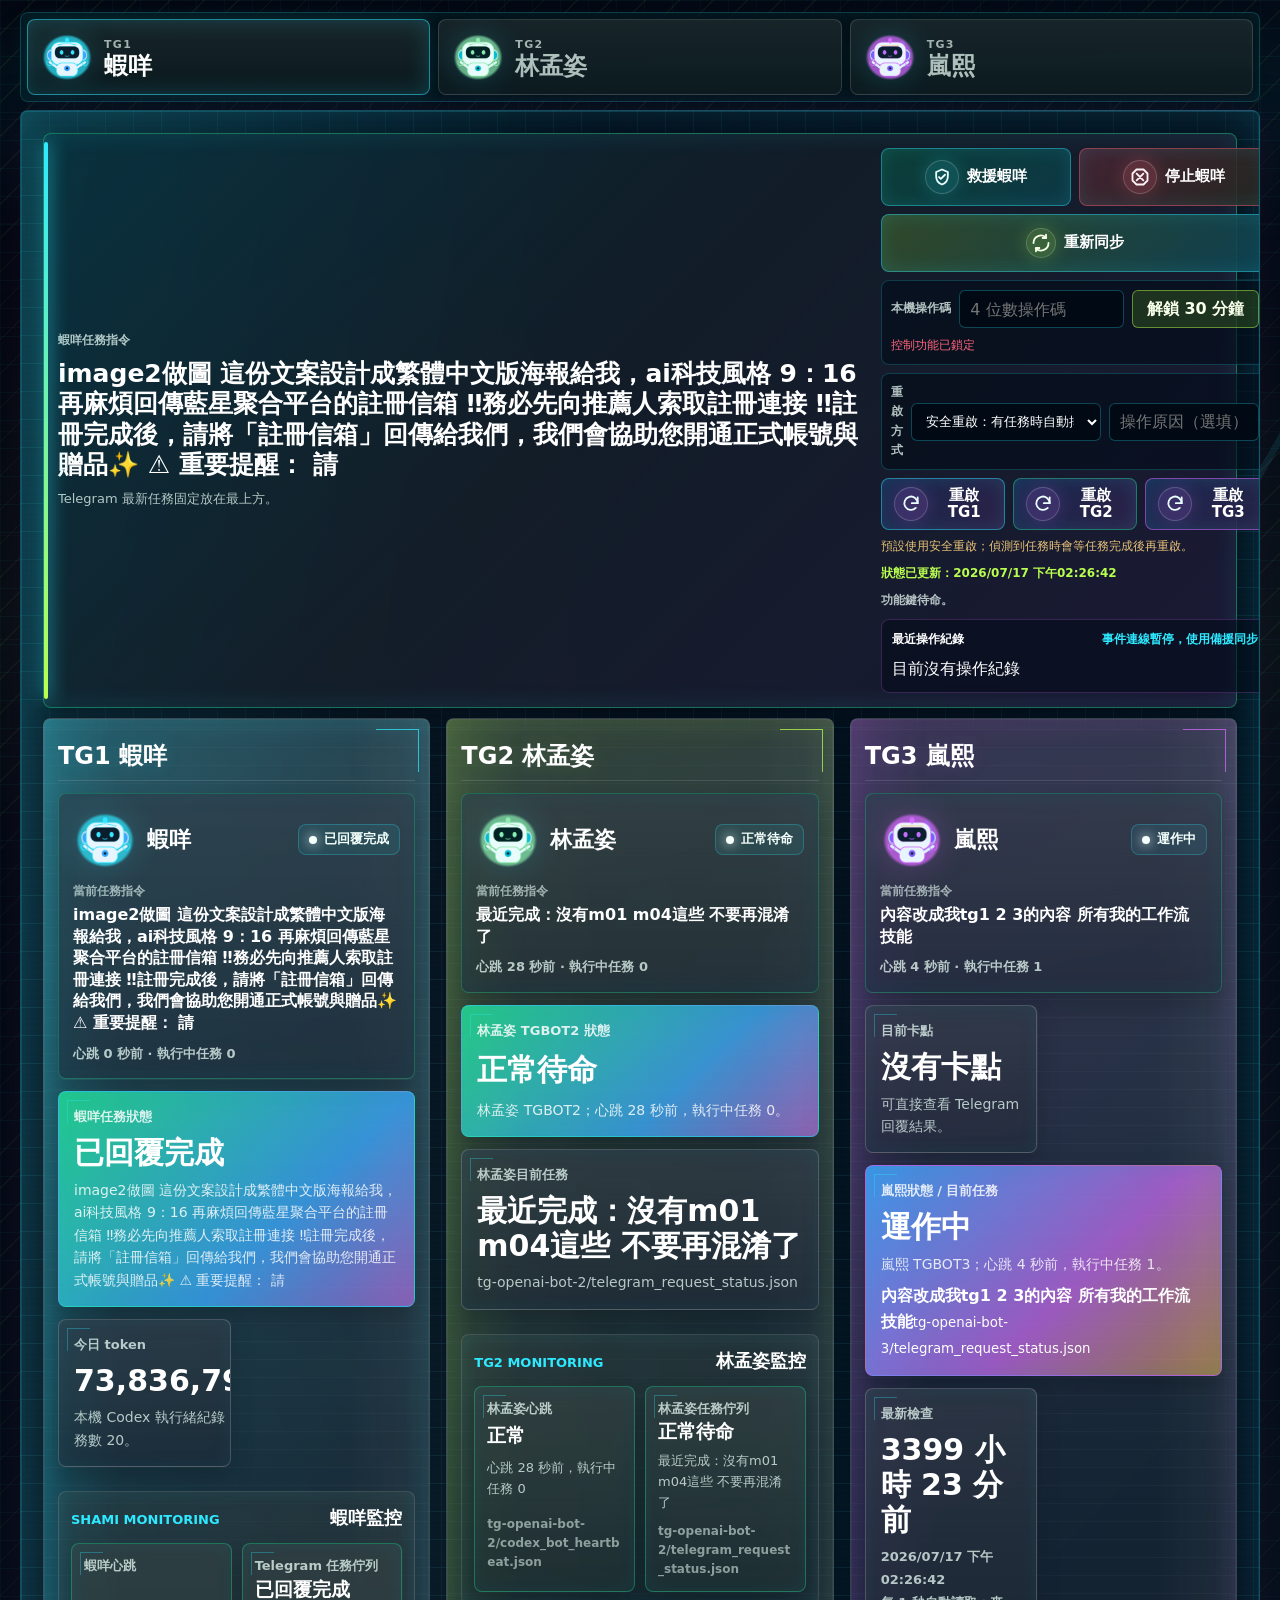
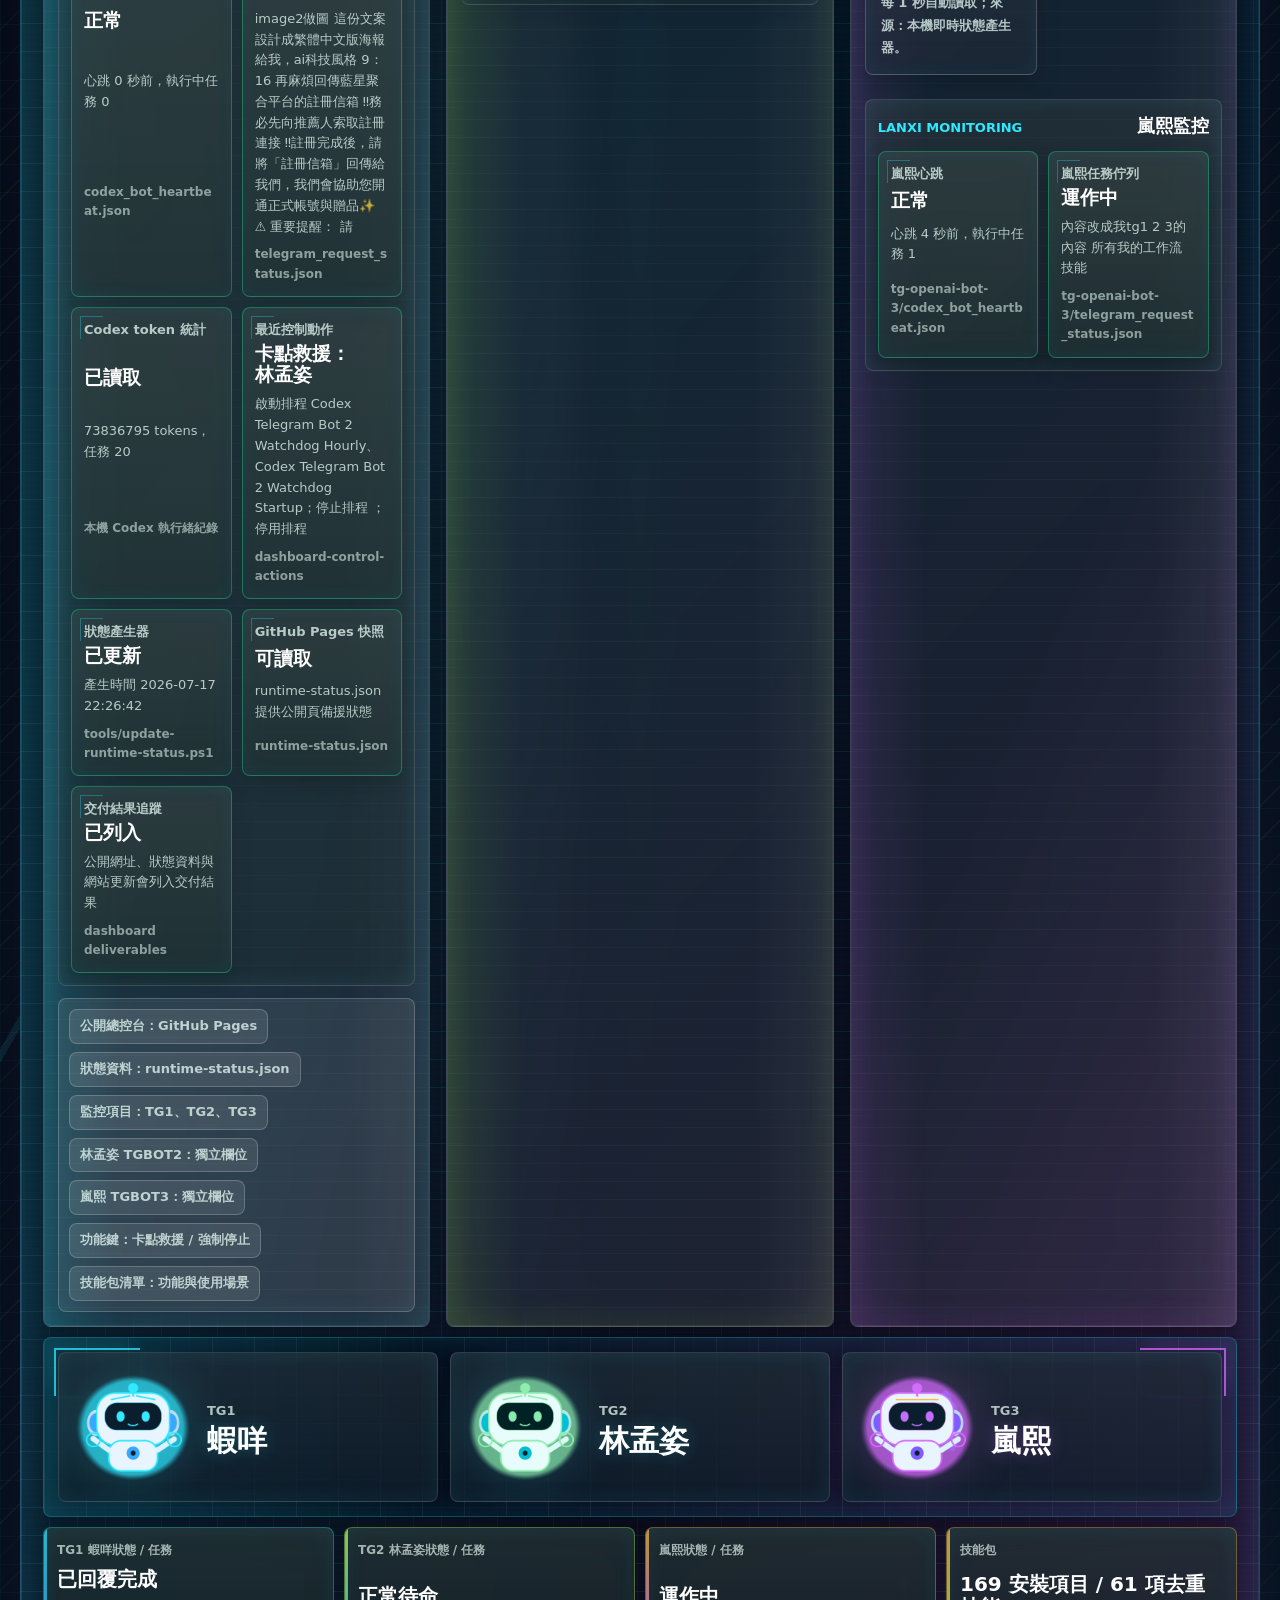
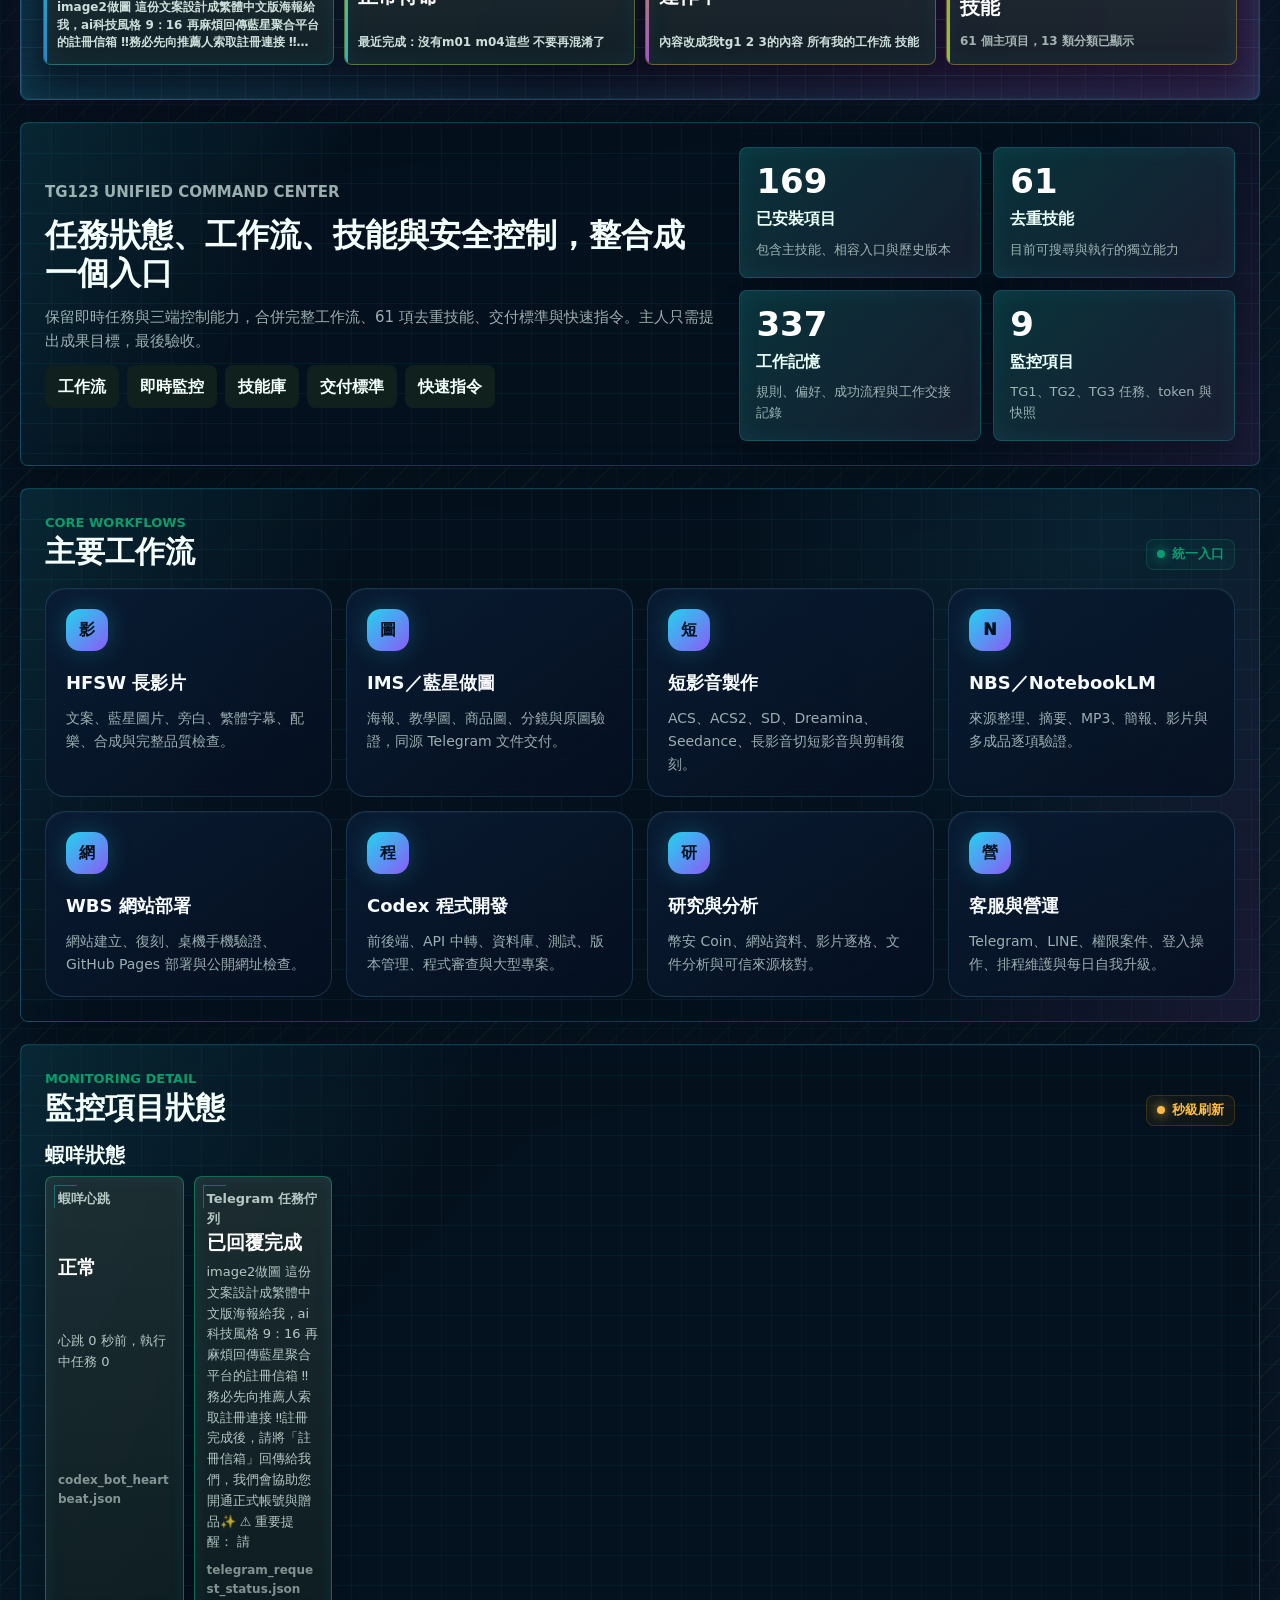
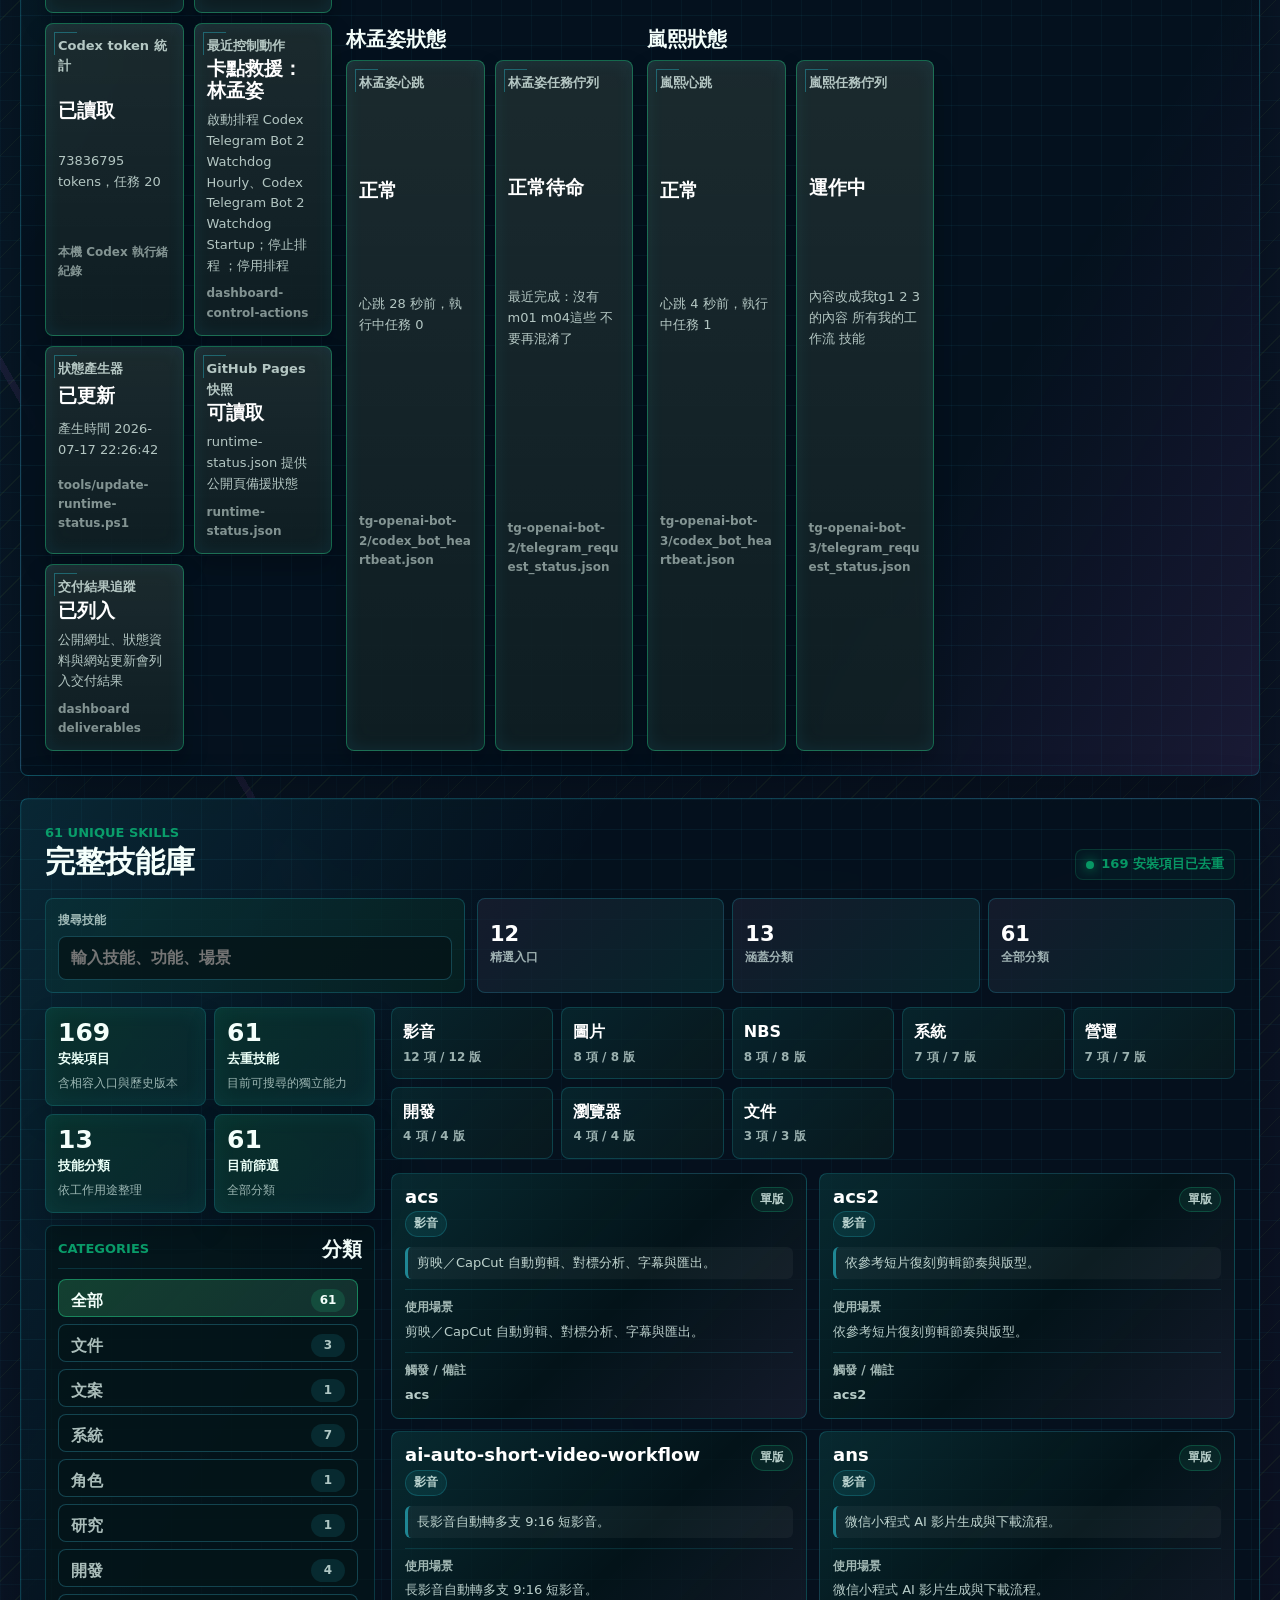
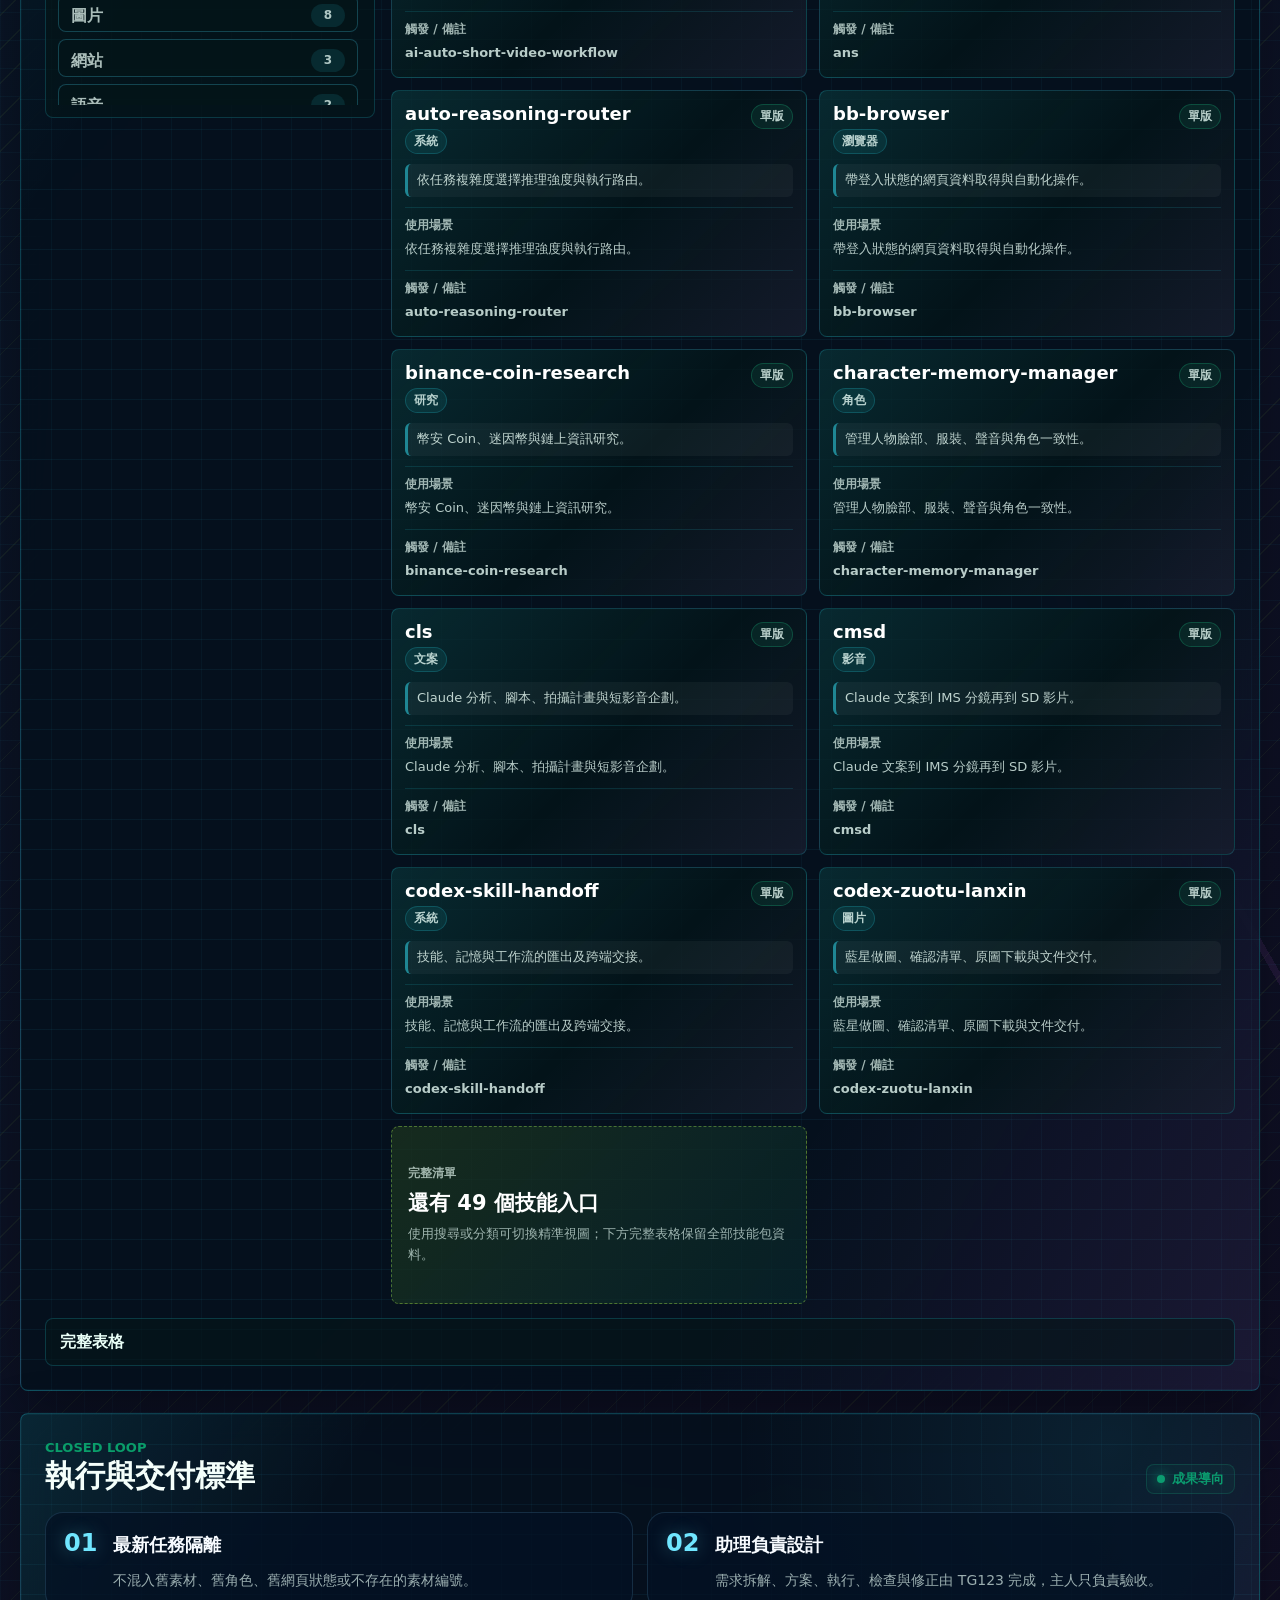
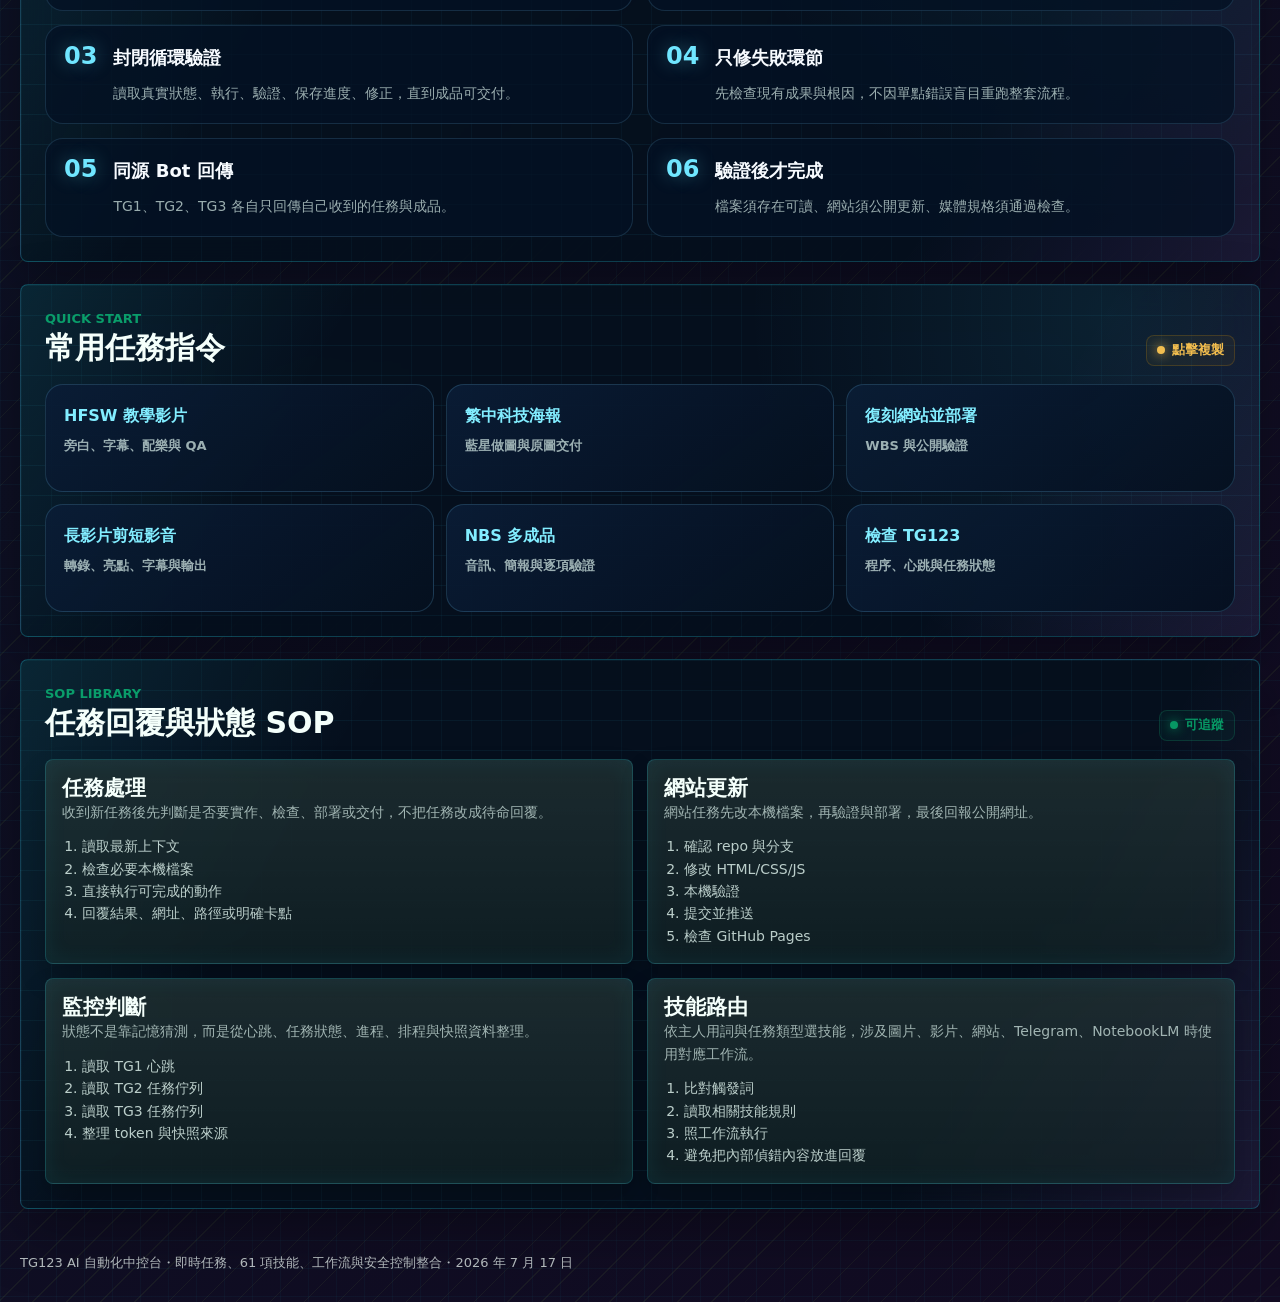
==== commit 148a4ba4: "Merge TG123 dashboard and workflow catalog" ====
--- a/index.html
+++ b/index.html
@@ -1,315 +1,282 @@
-<!doctype html>
+﻿<!doctype html>
 <html lang="zh-Hant">
 <head>
-<meta charset="utf-8">
-<meta name="viewport" content="width=device-width,initial-scale=1">
-<meta name="theme-color" content="#071223">
-<meta name="description" content="TG1、TG2、TG3 工作流與技能總覽">
-<title>TG123 工作流中控台</title>
-<link rel="manifest" href="manifest.webmanifest">
-<link rel="stylesheet" href="style.css">
+  <meta charset="utf-8">
+  <meta name="viewport" content="width=device-width, initial-scale=1">
+  <meta name="description" content="TG1、TG2、TG3 即時任務、工作流、技能與安全控制整合中控台">
+  <title>TG123 AI 自動化中控台｜任務・工作流・技能</title>
+  <link rel="icon" href="data:,">
+  <link rel="stylesheet" href="styles.css?v=20260717-merged-dashboard">
 </head>
-<body>
-<main class="shell">
-<header class="topbar">
-<div class="brand">
-<span class="brand-mark">TG</span>
-<div>TG123 工作流中控台<small>技能、工作流與交付標準</small>
-</div>
-</div>
-<nav>
-<a href="#bots">三端分工</a>
-<a href="#workflows">工作流</a>
-<a href="#skills">技能庫</a>
-<a href="#rules">執行標準</a>
-</nav>
-</header>
-<section class="hero" id="overview">
-<div class="hero-copy">
-<div class="eyebrow">Owner AI Operations System</div>
-<h1>把所有任務交給<br>
-<span class="gradient">TG1・TG2・TG3</span>
-</h1>
-<p>三個 Telegram 助理共用完整技能與長期工作記憶，負責需求拆解、設計、執行、驗證、修正與同源交付。主人只需要提出目標，最後驗收成果。</p>
-<div class="hero-actions">
-<a class="button primary" href="#skills">查看全部技能</a>
-<a class="button secondary" href="#commands">常用任務指令</a>
-</div>
-</div>
-<aside class="hero-console">
-<div class="console-head">
-<span class="dot">
-</span>
-<span class="dot">
-</span>
-<span class="dot">
-</span>
-<span class="console-title">同步狀態</span>
-</div>
-<div class="console-lines">
-<div class="console-line">
-<i>
-</i>
-<b>TG1</b>
-<span>READY</span>
-</div>
-<div class="console-line">
-<i>
-</i>
-<b>TG2</b>
-<span>READY</span>
-</div>
-<div class="console-line">
-<i>
-</i>
-<b>TG3</b>
-<span>READY</span>
-</div>
-<div class="console-line">
-<i>
-</i>
-<b>技能索引</b>
-<span>SYNCED</span>
-</div>
-<div class="console-line">
-<i>
-</i>
-<b>工作記憶</b>
-<span>337</span>
-</div>
-<div class="console-line">
-<i>
-</i>
-<b>交付規則</b>
-<span>SAME ORIGIN</span>
-</div>
-</div>
-</aside>
-</section>
-<div class="stats">
-<div class="stat">
-<strong>3</strong>
-<span>Telegram 專屬助理</span>
-</div>
-<div class="stat">
-<strong>169</strong>
-<span>每端技能安裝項目</span>
-</div>
-<div class="stat">
-<strong>61</strong>
-<span>去重後獨立技能</span>
-</div>
-<div class="stat">
-<strong>337</strong>
-<span>長期工作記憶</span>
-</div>
-</div>
-<section id="bots">
-<div class="section-head">
-<div>
-<div class="eyebrow">Three Assistants</div>
-<h2>三端協作分工</h2>
-</div>
-<p>三端技能庫已同步，任何一端都能執行完整工作流；以下以主要使用情境區分，檔案只由收到任務的原 Bot 回傳。</p>
-</div>
-<div class="bot-grid">
-<article class="bot-card" data-bot="1">
-<div class="bot-no">TG1・營運執行</div>
-<h3>客服、帳務與系統</h3>
-<p>處理藍星客服、LINE 官方、權限案件、排程檢查、網站維護、資料核對、日常營運與完成通知。</p>
-<div class="tag-row">
-<span class="tag">客服自動化</span>
-<span class="tag">權限案件</span>
-<span class="tag">網站部署</span>
-<span class="tag">排程維護</span>
-</div>
-</article>
-<article class="bot-card" data-bot="2">
-<div class="bot-no">TG2・內容製作</div>
-<h3>圖片、音訊與媒體</h3>
-<p>處理藍星做圖、教學海報、語音、轉錄、PDF、NotebookLM、短影音與多媒體成品交付。</p>
-<div class="tag-row">
-<span class="tag">繁中海報</span>
-<span class="tag">語音配音</span>
-<span class="tag">影音摘要</span>
-<span class="tag">文件轉換</span>
-</div>
-</article>
-<article class="bot-card" data-bot="3">
-<div class="bot-no">TG3・專案中控</div>
-<h3>開發、HFSW 與大型任務</h3>
-<p>處理程式開發、網站復刻、公開部署、HFSW 長影片、多代理工作、瀏覽器操作與跨流程整合。</p>
-<div class="tag-row">
-<span class="tag">大型開發</span>
-<span class="tag">HFSW</span>
-<span class="tag">公開部署</span>
-<span class="tag">多代理協作</span>
-</div>
-</article>
-</div>
-</section>
-<section id="workflows">
-<div class="section-head">
-<div>
-<div class="eyebrow">Workflow Map</div>
-<h2>所有主要工作流</h2>
-</div>
-<p>從一句需求開始，自動選擇最小正確流程。需要付費、帳號驗證或必要素材時才會詢問，其餘設計與執行由助理完成。</p>
-</div>
-<div class="flow-grid">
-<article class="flow-card">
-<div class="flow-icon">影</div>
-<h3>長短影音製作</h3>
-<p>HFSW、SD／SDF／SDV、Dreamina、Seedance、ANS、ACS、ACS2、自動剪短影音。</p>
-</article>
-<article class="flow-card">
-<div class="flow-icon">圖</div>
-<h3>圖片與海報</h3>
-<p>藍星做圖、IMS、教學步驟圖、人物一致性、海報修版、原圖下載與文件交付。</p>
-</article>
-<article class="flow-card">
-<div class="flow-icon">聲</div>
-<h3>語音與轉錄</h3>
-<p>Speech 配音、Transcribe 轉錄、字幕對齊、音訊驗證與手機外放檢查。</p>
-</article>
-<article class="flow-card">
-<div class="flow-icon">N</div>
-<h3>NotebookLM / NBS</h3>
-<p>來源整理、摘要、音訊、簡報、影片與多成品驗證交付。</p>
-</article>
-<article class="flow-card">
-<div class="flow-icon">網</div>
-<h3>網站與公開部署</h3>
-<p>WBS、GitHub Pages、課程網站更新、網站復刻與公開網址檢查。</p>
-</article>
-<article class="flow-card">
-<div class="flow-icon">程</div>
-<h3>Codex 程式開發</h3>
-<p>大型前後端、API 中轉、資料庫、測試、Git、程式審查與技能開發。</p>
-</article>
-<article class="flow-card">
-<div class="flow-icon">研</div>
-<h3>研究與資料分析</h3>
-<p>幣安 Coin、影片逐格、網頁資料、股票資訊與來源核對。</p>
-</article>
-<article class="flow-card">
-<div class="flow-icon">營</div>
-<h3>客服與營運自動化</h3>
-<p>Telegram、LINE 客服、登入操作、每日升級與工作記憶管理。</p>
-</article>
-</div>
-</section>
-<section id="skills">
-<div class="section-head">
-<div>
-<div class="eyebrow">61 Unique Skills</div>
-<h2>完整技能庫</h2>
-</div>
-<p>已將 169 個安裝項目中的歷史備份與重複版本合併，以下列出目前 61 個獨立技能。可依名稱、用途或分類搜尋。</p>
-</div>
-<div class="catalog">
-<div class="toolbar">
-<input class="search" id="skillSearch" type="search" placeholder="搜尋技能，例如：hfsw、做圖、網站、語音、Telegram">
-<div class="filters" id="filters">
-</div>
-</div>
-<div class="skill-grid" id="skillGrid">
-</div>
-<div class="empty" id="empty">找不到符合的技能。</div>
-</div>
-</section>
-<section id="rules">
-<div class="section-head">
-<div>
-<div class="eyebrow">Closed Loop</div>
-<h2>執行與交付標準</h2>
-</div>
-<p>不把開始、排隊、生成中或已下載當成完成；每個工作流都必須走到可驗收成果或明確外部卡點。</p>
-</div>
-<div class="rules">
-<article class="rule">
-<strong>1</strong>
-<div>
-<h3>最新指令優先</h3>
-<p>新任務不混入舊素材、舊角色、舊瀏覽器狀態或不存在的素材編號。</p>
-</div>
-</article>
-<article class="rule">
-<strong>2</strong>
-<div>
-<h3>助理負責設計與執行</h3>
-<p>主人只負責最後驗收；需求拆解、風格、製作、檢查與修正由助理完成。</p>
-</div>
-</article>
-<article class="rule">
-<strong>3</strong>
-<div>
-<h3>封閉循環驗證</h3>
-<p>讀取真實狀態 → 執行一步 → 驗證結果 → 保存進度 → 修正或繼續 → 最終交付。</p>
-</div>
-</article>
-<article class="rule">
-<strong>4</strong>
-<div>
-<h3>只修失敗環節</h3>
-<p>先檢查現有成果與任務狀態，避免整套盲目重做；重複失敗時先找根因。</p>
-</div>
-</article>
-<article class="rule">
-<strong>5</strong>
-<div>
-<h3>同源 Bot 回傳</h3>
-<p>TG1 任務由 TG1 回傳、TG2 由 TG2 回傳、TG3 由 TG3 回傳。</p>
-</div>
-</article>
-<article class="rule">
-<strong>6</strong>
-<div>
-<h3>成品驗證後才完成</h3>
-<p>檔案需存在且可讀；網站需確認公開網址已更新，成品規格必須符合要求。</p>
-</div>
-</article>
-</div>
-</section>
-<section id="commands">
-<div class="section-head">
-<div>
-<div class="eyebrow">Quick Start</div>
-<h2>常用任務指令</h2>
-</div>
-<p>點擊即可複製，再貼到收到任務的 TG 助理；系統會依內容自動選擇技能。</p>
-</div>
-<div class="commands">
-<button class="command" data-copy="hfsw 製作 5 分鐘 9:16 繁體中文教學影片，完成後回傳成品">
-<code>hfsw 製作教學影片</code>
-<span>長影片、口述、字幕、配樂與驗證</span>
-</button>
-<button class="command" data-copy="把這份文案做成 9:16 繁體中文科技海報">
-<code>做繁中科技海報</code>
-<span>藍星生成、原圖下載與交付</span>
-</button>
-<button class="command" data-copy="把這個網站完整復刻並公開部署，桌機手機都要驗證">
-<code>復刻網站並部署</code>
-<span>真實網站、GitHub Pages 與公開驗證</span>
-</button>
-<button class="command" data-copy="把這支長影片剪成 3 支 9:16 短影音">
-<code>長影片剪 3 支短影音</code>
-<span>轉錄、找亮點、字幕與輸出</span>
-</button>
-<button class="command" data-copy="用 NBS 把這份資料做成摘要、MP3 音訊與簡報">
-<code>NBS 多成品摘要</code>
-<span>音訊、簡報與逐項驗證</span>
-</button>
-<button class="command" data-copy="檢查 TG1、TG2、TG3 的真實狀態並修復異常">
-<code>檢查 TG123 狀態</code>
-<span>程序、心跳與請求狀態核對</span>
-</button>
-</div>
-</section>
-<footer class="footer">TG123 工作流中控台・資料更新：2026 年 7 月 17 日・公開頁面不包含本機路徑、憑證或敏感資料</footer>
-</main>
-<div class="toast" id="toast">已複製指令</div>
-<script src="skills.js">
-</script>
+<body data-agent-view="shami">
+  <div class="agent-view-switch page-agent-switch" role="tablist" aria-label="蝦咩、林孟姿與嵐熙切換">
+    <button type="button" class="active" data-agent-view-button="shami" role="tab" aria-selected="true" aria-pressed="true">
+      <img src="assets/shami-avatar.png" alt="" aria-hidden="true">
+      <small>TG1</small>
+      <b>蝦咩</b>
+    </button>
+    <button type="button" data-agent-view-button="mengzi" role="tab" aria-selected="false" aria-pressed="false">
+      <img src="assets/mengzi-avatar.png" alt="" aria-hidden="true">
+      <small>TG2</small>
+      <b>林孟姿</b>
+    </button>
+    <button type="button" data-agent-view-button="tg3" role="tab" aria-selected="false" aria-pressed="false">
+      <img src="assets/lanxi-avatar.png" alt="" aria-hidden="true">
+      <small>TG3</small>
+      <b>嵐熙</b>
+    </button>
+  </div>
+  <main>
+    <section class="status-dashboard" id="status-dashboard" aria-live="polite">
+      <span class="state-pill sr-only" id="statePill">讀取中</span>
+      <section class="active-task-banner" aria-labelledby="activeTaskScope">
+        <div class="active-task-copy">
+          <span id="activeTaskScope">蝦咩任務指令</span>
+          <strong id="activeTaskText">--</strong>
+          <p id="activeTaskDetail">Telegram 最新任務會固定放在最上方。</p>
+        </div>
+        <div class="task-control-panel" aria-label="任務功能鍵">
+          <div class="task-control-buttons">
+            <button type="button" class="control-button rescue-button" data-dashboard-action="rescue" title="嘗試恢復卡點並保留目前作業">
+              <span class="control-icon" aria-hidden="true">
+                <svg viewBox="0 0 24 24" focusable="false">
+                  <path d="M12 3l7 3v5c0 4.7-2.9 8.4-7 10-4.1-1.6-7-5.3-7-10V6l7-3z"></path>
+                  <path d="M8.4 12.1l2.2 2.2 5-5"></path>
+                </svg>
+              </span><b>救援蝦咩</b>
+            </button>
+            <button type="button" class="control-button stop-button" data-dashboard-action="force-stop" title="依目前頁面角色強制停止任務">
+              <span class="control-icon" aria-hidden="true">
+                <svg viewBox="0 0 24 24" focusable="false">
+                  <path d="M7.8 3h8.4L21 7.8v8.4L16.2 21H7.8L3 16.2V7.8L7.8 3z"></path>
+                  <path d="M8 8l8 8M16 8l-8 8"></path>
+                </svg>
+              </span><b>停止蝦咩</b>
+            </button>
+            <button type="button" id="refreshStatus" class="control-button sync-control-button" aria-describedby="refreshFeedback" title="立即同步本機即時狀態">
+              <span class="refresh-icon" aria-hidden="true">
+                <svg viewBox="0 0 24 24" focusable="false">
+                  <path d="M21 12a9 9 0 0 1-15.3 6.4"></path>
+                  <path d="M3 12A9 9 0 0 1 18.3 5.6"></path>
+                  <path d="M18 2v4h-4"></path>
+                  <path d="M6 22v-4h4"></path>
+                </svg>
+              </span>
+              <b class="refresh-label">重新同步</b>
+              <div class="effect-layer" id="refreshEffectLayer" aria-hidden="true"></div>
+            </button>
+          </div>
+          <div class="control-security" aria-label="控制功能驗證">
+            <label for="controlCode">本機操作碼</label>
+            <input id="controlCode" type="password" inputmode="numeric" maxlength="4" autocomplete="one-time-code" placeholder="4 位數操作碼">
+            <button type="button" id="unlockControls" class="control-unlock-button">解鎖 30 分鐘</button>
+            <span id="controlLockStatus" data-state="locked">控制功能已鎖定</span>
+          </div>
+          <div class="restart-options">
+            <label for="restartMode">重啟方式</label>
+            <select id="restartMode">
+              <option value="safe">安全重啟：有任務時自動排隊</option>
+              <option value="force">立即重啟：中斷目前任務</option>
+            </select>
+            <input id="actionReason" type="text" maxlength="120" placeholder="操作原因（選填）">
+          </div>
+          <div class="bot-restart-grid" aria-label="TG1、TG2、TG3 獨立重啟">
+            <button type="button" class="control-button restart-button shami-restart-button" data-dashboard-action="restart" data-action-target="shami" title="只重啟 TG1 蝦咩，不影響 TG2 與 TG3"><span class="control-icon" aria-hidden="true"><svg viewBox="0 0 24 24" focusable="false"><path d="M20 11a8 8 0 1 0-2.3 5.7"></path><path d="M20 4v7h-7"></path></svg></span><b>重啟 TG1</b></button>
+            <button type="button" class="control-button restart-button mengzi-restart-button" data-dashboard-action="restart" data-action-target="mengzi" title="只重啟 TG2 林孟姿，不影響 TG1 與 TG3"><span class="control-icon" aria-hidden="true"><svg viewBox="0 0 24 24" focusable="false"><path d="M20 11a8 8 0 1 0-2.3 5.7"></path><path d="M20 4v7h-7"></path></svg></span><b>重啟 TG2</b></button>
+            <button type="button" class="control-button restart-button tg3-restart-button" data-dashboard-action="restart" data-action-target="tg3" title="只重啟 TG3 嵐熙，不影響 TG1 與 TG2"><span class="control-icon" aria-hidden="true"><svg viewBox="0 0 24 24" focusable="false"><path d="M20 11a8 8 0 1 0-2.3 5.7"></path><path d="M20 4v7h-7"></path></svg></span><b>重啟 TG3</b></button>
+          </div>
+          <small class="restart-warning">預設使用安全重啟；偵測到任務時會等任務完成後再重啟。</small>
+          <small class="refresh-feedback" id="refreshFeedback">即時事件同步連線中。</small>
+          <small class="action-feedback" id="actionFeedback" aria-live="polite">功能鍵待命。</small>
+          <div class="action-history-panel">
+            <div><b>最近操作紀錄</b><span id="eventSyncStatus">事件同步準備中</span></div>
+            <div id="actionHistoryList" class="action-history-list"><span>目前沒有操作紀錄</span></div>
+          </div>
+        </div>
+      </section>
+      <div class="assistant-stage" aria-label="蝦咩、林孟姿與嵐熙助手圖片">
+        <article class="assistant-portrait shami-portrait">
+          <img src="assets/shami-avatar.png" alt="蝦咩 AI 助手圖片">
+        <div><span>TG1</span><b>蝦咩</b></div>
+      </article>
+        <article class="assistant-portrait mengzi-portrait">
+        <img src="assets/mengzi-avatar.png" alt="TG2 AI assistant avatar">
+        <div><span>TG2</span><b>林孟姿</b></div>
+      </article>
+      <article class="assistant-portrait tg3-portrait">
+        <img src="assets/lanxi-avatar.png" alt="嵐熙 AI 助手圖片">
+        <div><span>TG3</span><b>嵐熙</b></div>
+      </article>
+      </div>
+
+      <div class="command-strip" aria-label="總覽狀態">
+        <div class="command-chip shami-chip tg-task-summary-chip"><span>TG1 蝦咩狀態 / 任務</span><b id="chipShamiStatus">讀取中</b><small id="chipCurrentTask">同步中</small></div>
+        <div class="command-chip mengzi-chip tg-task-summary-chip"><span>TG2 林孟姿狀態 / 任務</span><b id="chipMengziStatus">讀取中</b><small id="chipMengziTask">同步中</small></div>
+        <div class="command-chip tg3-chip tg3-merged-chip"><span>嵐熙狀態 / 任務</span><b id="chipTg3Status">讀取中</b><small id="chipTg3Task">同步中</small></div>
+        <div class="command-chip skill-chip"><span>技能包</span><b id="chipSkillStatus">80 個已載入</b><small id="chipSkillDetail">等待清單渲染</small></div>
+      </div>
+
+      <div class="ai-metrics">
+        <article class="energy-ring-card">
+          <div class="energy-ring" id="energyRing" style="--energy: 72"><span id="energyValue">72%</span></div>
+          <div><span>系統活躍度</span><b id="energyLabel">穩定運作</b><p>依 TG1、TG2、TG3 任務心跳與資料來源綜合估算。</p></div>
+        </article>
+        <article class="micro-panel"><span>資訊層級</span><b>重點優先</b><p>主要狀態放大，技術細節保留在監控明細。</p></article>
+      </div>
+
+      <div class="signal-ribbon" aria-hidden="true"><span></span><span></span><span></span><span></span><span></span></div>
+
+      <div class="dashboard-live-layout">
+        <section class="agent-status-column shami-column" aria-labelledby="shamiColumnTitle">
+          <div class="column-heading"><h3 id="shamiColumnTitle">TG1 蝦咩</h3></div>
+          <div class="agent-slot" id="shamiAgent"></div>
+          <div class="dashboard-grid actor-grid">
+            <article class="status-card primary-status"><span>蝦咩任務狀態</span><strong id="statusLabel">讀取中</strong><p id="statusHeadline">正在讀取本機即時狀態。</p></article>
+            <article class="status-card"><span>今日 token</span><strong id="todayTokens">--</strong><p id="tokenSource">等待統計來源。</p></article>
+          </div>
+          <div class="monitor-panel">
+            <div class="monitor-panel-head"><p class="eyebrow">Shami Monitoring</p><h3>蝦咩監控</h3></div>
+            <div class="monitor-grid compact actor-monitor-grid" id="shamiMonitorGrid"></div>
+          </div>
+          <div class="dashboard-footer column-footer"><div class="mini-list" id="deliverableList"></div></div>
+        </section>
+
+        <section class="agent-status-column mengzi-column" aria-labelledby="mengziColumnTitle">
+          <div class="column-heading"><h3 id="mengziColumnTitle">TG2 林孟姿</h3></div>
+          <div class="agent-slot" id="mengziAgent"></div>
+          <div class="dashboard-grid actor-grid">
+            <article class="status-card primary-status mengzi-primary-status"><span>林孟姿 TGBOT2 狀態</span><strong id="tgbot2StatusLabel">讀取中</strong><p id="tgbot2StatusDetail">正在讀取 TG2 / 林孟姿 bot 狀態。</p></article>
+            <article class="status-card task-status-card"><span>林孟姿目前任務</span><strong id="tgbot2TaskText">同步中</strong><p id="tgbot2TaskSource">等待 TG2 任務來源。</p></article>
+          </div>
+          <div class="monitor-panel">
+            <div class="monitor-panel-head"><p class="eyebrow">TG2 Monitoring</p><h3>林孟姿監控</h3></div>
+            <div class="monitor-grid compact actor-monitor-grid" id="mengziMonitorGrid"></div>
+          </div>
+        </section>
+
+        <section class="agent-status-column tg3-column" aria-labelledby="tg3ColumnTitle">
+          <div class="column-heading"><h3 id="tg3ColumnTitle">TG3 嵐熙</h3></div>
+          <div class="agent-slot" id="tg3Agent"></div>
+          <div class="dashboard-grid actor-grid">
+            <article class="status-card primary-status tg3-primary-status tg3-merged-status">
+              <span>嵐熙狀態 / 目前任務</span>
+              <strong id="tgbot3StatusLabel">讀取中</strong>
+              <p id="tgbot3StatusDetail">正在讀取嵐熙 bot 狀態。</p>
+              <div class="merged-task-line"><b id="tgbot3TaskText">同步中</b><small id="tgbot3TaskSource">等待嵐熙任務來源。</small></div>
+            </article>
+            <article class="status-card blocker-status"><span>目前卡點</span><strong id="blockerText">讀取中</strong><p id="nextAction">等待同步資料。</p></article>
+            <article class="status-card"><span>最新檢查</span><strong id="liveAge">--</strong><p><span id="updatedAt">--</span><br><span id="refreshNote">頁面每秒重新讀取狀態資料。</span></p></article>
+          </div>
+          <div class="monitor-panel">
+            <div class="monitor-panel-head"><p class="eyebrow">Lanxi Monitoring</p><h3>嵐熙監控</h3></div>
+            <div class="monitor-grid compact actor-monitor-grid" id="tg3MonitorGrid"></div>
+          </div>
+        </section>
+      </div>
+    </section>
+
+    <section class="overview" id="overview">
+      <div class="overview-copy">
+        <p class="eyebrow">TG123 Unified Command Center</p>
+        <h2>任務狀態、工作流、技能與安全控制，整合成一個入口</h2>
+        <p>保留即時任務與三端控制能力，合併完整工作流、61 項去重技能、交付標準與快速指令。主人只需提出成果目標，最後驗收。</p>
+        <div class="quick-actions" aria-label="主要區塊">
+          <a href="#workflows">工作流</a><a href="#monitoring">即時監控</a><a href="#skills">技能庫</a><a href="#delivery-rules">交付標準</a><a href="#quick-commands">快速指令</a>
+        </div>
+      </div>
+      <div class="stat-grid" id="statGrid"></div>
+    </section>
+
+
+    <section id="workflows" class="content-section merged-section">
+      <div class="section-heading"><div><p class="eyebrow">Core Workflows</p><h2>主要工作流</h2></div><span class="status done">統一入口</span></div>
+      <div class="workflow-grid">
+        <article><span>影</span><h3>HFSW 長影片</h3><p>文案、藍星圖片、旁白、繁體字幕、配樂、合成與完整品質檢查。</p></article>
+        <article><span>圖</span><h3>IMS／藍星做圖</h3><p>海報、教學圖、商品圖、分鏡與原圖驗證，同源 Telegram 文件交付。</p></article>
+        <article><span>短</span><h3>短影音製作</h3><p>ACS、ACS2、SD、Dreamina、Seedance、長影音切短影音與剪輯復刻。</p></article>
+        <article><span>N</span><h3>NBS／NotebookLM</h3><p>來源整理、摘要、MP3、簡報、影片與多成品逐項驗證。</p></article>
+        <article><span>網</span><h3>WBS 網站部署</h3><p>網站建立、復刻、桌機手機驗證、GitHub Pages 部署與公開網址檢查。</p></article>
+        <article><span>程</span><h3>Codex 程式開發</h3><p>前後端、API 中轉、資料庫、測試、版本管理、程式審查與大型專案。</p></article>
+        <article><span>研</span><h3>研究與分析</h3><p>幣安 Coin、網站資料、影片逐格、文件分析與可信來源核對。</p></article>
+        <article><span>營</span><h3>客服與營運</h3><p>Telegram、LINE、權限案件、登入操作、排程維護與每日自我升級。</p></article>
+      </div>
+    </section>
+    <section id="monitoring" class="content-section">
+      <div class="section-heading"><div><p class="eyebrow">Monitoring Detail</p><h2>監控項目狀態</h2></div><span class="status watch">秒級刷新</span></div>
+      <div class="monitor-section-columns">
+        <section class="monitor-section-column shami-monitor-section"><div class="mini-section-title"><h3>蝦咩狀態</h3></div><div class="monitor-grid detail" id="shamiMonitorSectionGrid"></div></section>
+        <section class="monitor-section-column mengzi-monitor-section"><div class="mini-section-title"><h3>林孟姿狀態</h3></div><div class="monitor-grid detail" id="mengziMonitorSectionGrid"></div></section>
+        <section class="monitor-section-column tg3-monitor-section"><div class="mini-section-title"><h3>嵐熙狀態</h3></div><div class="monitor-grid detail" id="tg3MonitorSectionGrid"></div></section>
+      </div>
+    </section>
+
+    <section id="skills" class="content-section skill-section">
+      <div class="section-heading"><div><p class="eyebrow">61 Unique Skills</p><h2>完整技能庫</h2></div><span class="status done">169 安裝項目已去重</span></div>
+      <div class="skill-control-bar">
+        <label class="skill-search-field" for="skillSearch">
+          <span>搜尋技能</span>
+          <input id="skillSearch" type="search" placeholder="輸入技能、功能、場景">
+        </label>
+        <div class="skill-view-meta" id="skillViewMeta"></div>
+      </div>
+      <div class="skill-layout">
+        <aside class="skill-sidebar" aria-label="技能包分類與統計">
+          <div class="skill-summary" id="skillSummary"></div>
+          <div class="skill-filter-panel">
+            <div class="mini-section-title"><p class="eyebrow">Categories</p><h3>分類</h3></div>
+            <div class="skill-filters" id="skillFilters"></div>
+          </div>
+        </aside>
+        <div class="skill-main">
+          <div class="skill-group-overview" id="skillGroupOverview"></div>
+          <div class="skill-card-grid" id="skillCards"></div>
+          <div class="skill-empty" id="skillEmpty">沒有符合的技能包</div>
+        </div>
+      </div>
+      <details class="skill-table-disclosure">
+        <summary>完整表格</summary>
+        <div class="table-shell"><table><thead><tr><th>技能包</th><th>分類</th><th>功能</th><th>使用場景</th><th>觸發 / 備註</th></tr></thead><tbody id="skillTable"></tbody></table></div>
+      </details>
+    </section>
+
+
+    <section id="delivery-rules" class="content-section merged-section">
+      <div class="section-heading"><div><p class="eyebrow">Closed Loop</p><h2>執行與交付標準</h2></div><span class="status done">成果導向</span></div>
+      <div class="rule-grid">
+        <article><b>01</b><div><h3>最新任務隔離</h3><p>不混入舊素材、舊角色、舊網頁狀態或不存在的素材編號。</p></div></article>
+        <article><b>02</b><div><h3>助理負責設計</h3><p>需求拆解、方案、執行、檢查與修正由 TG123 完成，主人只負責驗收。</p></div></article>
+        <article><b>03</b><div><h3>封閉循環驗證</h3><p>讀取真實狀態、執行、驗證、保存進度、修正，直到成品可交付。</p></div></article>
+        <article><b>04</b><div><h3>只修失敗環節</h3><p>先檢查現有成果與根因，不因單點錯誤盲目重跑整套流程。</p></div></article>
+        <article><b>05</b><div><h3>同源 Bot 回傳</h3><p>TG1、TG2、TG3 各自只回傳自己收到的任務與成品。</p></div></article>
+        <article><b>06</b><div><h3>驗證後才完成</h3><p>檔案須存在可讀、網站須公開更新、媒體規格須通過檢查。</p></div></article>
+      </div>
+    </section>
+
+    <section id="quick-commands" class="content-section merged-section">
+      <div class="section-heading"><div><p class="eyebrow">Quick Start</p><h2>常用任務指令</h2></div><span class="status watch">點擊複製</span></div>
+      <div class="command-grid">
+        <button data-copy="hfsw 製作 5 分鐘 9:16 繁體中文教學影片，完成後回傳成品"><code>HFSW 教學影片</code><span>旁白、字幕、配樂與 QA</span></button>
+        <button data-copy="把這份文案做成 9:16 繁體中文科技海報"><code>繁中科技海報</code><span>藍星做圖與原圖交付</span></button>
+        <button data-copy="把這個網站完整復刻並公開部署，桌機手機都要驗證"><code>復刻網站並部署</code><span>WBS 與公開驗證</span></button>
+        <button data-copy="把這支長影片剪成 3 支 9:16 短影音"><code>長影片剪短影音</code><span>轉錄、亮點、字幕與輸出</span></button>
+        <button data-copy="用 NBS 把這份資料做成摘要、MP3 音訊與簡報"><code>NBS 多成品</code><span>音訊、簡報與逐項驗證</span></button>
+        <button data-copy="檢查 TG1、TG2、TG3 的真實狀態並修復異常"><code>檢查 TG123</code><span>程序、心跳與任務狀態</span></button>
+      </div>
+    </section>
+    <section id="sop-library" class="content-section">
+      <div class="section-heading"><div><p class="eyebrow">SOP Library</p><h2>任務回覆與狀態 SOP</h2></div><span class="status done">可追蹤</span></div>
+      <div class="sop-grid" id="sopGrid"></div>
+    </section>
+    <div id="completedGrid" hidden></div>
+    <div id="timelineList" hidden></div>
+  </main>
+
+  <footer><span>TG123 AI 自動化中控台・即時任務、61 項技能、工作流與安全控制整合・2026 年 7 月 17 日</span></footer>
+
+  <script src="live-status-config.js?v=20260704-180800-control-fix"></script>
+  <script src="skills-data.js?v=20260717"></script>
+  <script src="app.js?v=20260717-merged-dashboard"></script>
 </body>
 </html>
+
+
--- a/styles.css
+++ b/styles.css
@@ -0,0 +1,3267 @@
+:root {
+  color-scheme: dark;
+  --bg: #050913;
+  --panel: rgba(4, 17, 29, 0.82);
+  --panel-2: rgba(7, 31, 46, 0.78);
+  --ink: #f4fffb;
+  --muted: rgba(225, 247, 242, 0.68);
+  --line: rgba(74, 221, 255, 0.24);
+  --green: #21d18b;
+  --blue: #38a8ff;
+  --amber: #ffbc42;
+  --red: #ff647c;
+  --violet: #d56bff;
+  --cyan: #2ee9ff;
+  --lime: #b9ff4f;
+  --shadow: 0 22px 60px rgba(0, 0, 0, 0.34);
+  --status-bg: #050b16;
+  --status-panel: rgba(255, 255, 255, 0.08);
+  --status-line: rgba(255, 255, 255, 0.2);
+  --status-muted: rgba(235, 255, 248, 0.74);
+  --glass: rgba(5, 18, 32, 0.7);
+  --glass-strong: rgba(5, 24, 42, 0.84);
+  --tech-border: rgba(46, 233, 255, 0.28);
+  --tech-border-soft: rgba(255, 255, 255, 0.14);
+}
+
+* {
+  box-sizing: border-box;
+}
+
+html {
+  scroll-behavior: smooth;
+}
+
+body {
+  position: relative;
+  min-height: 100vh;
+  margin: 0;
+  background:
+    linear-gradient(120deg, transparent 0 23%, rgba(46, 233, 255, 0.1) 23% 23.12%, transparent 23.12% 100%),
+    linear-gradient(240deg, transparent 0 64%, rgba(213, 107, 255, 0.09) 64% 64.12%, transparent 64.12% 100%),
+    linear-gradient(rgba(46, 233, 255, 0.04) 1px, transparent 1px),
+    linear-gradient(90deg, rgba(46, 233, 255, 0.032) 1px, transparent 1px),
+    repeating-linear-gradient(135deg, rgba(185, 255, 79, 0.055) 0 1px, transparent 1px 24px),
+    linear-gradient(135deg, #030711 0%, #071827 48%, #120b22 100%);
+  background-size: auto, auto, 28px 28px, 28px 28px, auto, auto;
+  color: var(--ink);
+  font-family: "Microsoft JhengHei", "Noto Sans TC", system-ui, -apple-system, BlinkMacSystemFont, "Segoe UI", sans-serif;
+  line-height: 1.6;
+}
+
+body,
+body.light-mode {
+  background-color: #030711;
+}
+
+body::before {
+  position: fixed;
+  inset: 0;
+  z-index: 0;
+  content: "";
+  pointer-events: none;
+  background:
+    repeating-linear-gradient(90deg, transparent 0 74px, rgba(46, 233, 255, 0.08) 74px 75px, transparent 75px 148px),
+    repeating-linear-gradient(0deg, transparent 0 52px, rgba(213, 107, 255, 0.06) 52px 53px, transparent 53px 104px),
+    linear-gradient(180deg, rgba(46, 233, 255, 0.12), transparent 28%, rgba(185, 255, 79, 0.06) 70%, transparent);
+  opacity: 0.58;
+  mask-image: linear-gradient(180deg, transparent 0%, #000 10%, #000 88%, transparent 100%);
+}
+
+body::after {
+  position: fixed;
+  inset: 0;
+  z-index: 0;
+  content: "";
+  pointer-events: none;
+  background: repeating-linear-gradient(180deg, rgba(255, 255, 255, 0.035) 0 1px, transparent 1px 9px);
+  opacity: 0.22;
+}
+
+body > * {
+  position: relative;
+  z-index: 1;
+}
+
+a {
+  color: inherit;
+  text-decoration: none;
+}
+
+button,
+input {
+  font: inherit;
+}
+
+h1,
+h2,
+h3,
+p {
+  margin: 0;
+}
+
+.topbar,
+main,
+footer {
+  width: min(1240px, calc(100% - 32px));
+  margin: 0 auto;
+}
+
+.topbar {
+  min-height: 96px;
+  display: flex;
+  align-items: center;
+  justify-content: space-between;
+  gap: 20px;
+  padding: 24px 0 12px;
+  color: #f4fffb;
+}
+
+.topbar h1 {
+  max-width: 780px;
+  font-size: 44px;
+  line-height: 1.08;
+  font-weight: 880;
+}
+
+.eyebrow {
+  color: #0a9d6a;
+  font-size: 13px;
+  font-weight: 850;
+  letter-spacing: 0;
+  text-transform: uppercase;
+}
+
+.status-dashboard .eyebrow,
+.topbar .eyebrow {
+  color: var(--cyan);
+}
+
+.topbar-meta {
+  display: flex;
+  flex-wrap: wrap;
+  justify-content: flex-end;
+  gap: 8px;
+}
+
+.topbar-meta span,
+.status,
+.state-pill {
+  display: inline-flex;
+  min-height: 30px;
+  align-items: center;
+  border: 1px solid var(--line);
+  border-radius: 8px;
+  padding: 4px 10px;
+  background: rgba(7, 27, 30, 0.72);
+  color: rgba(235, 255, 248, 0.78);
+  font-size: 13px;
+  font-weight: 800;
+}
+
+.topbar-meta span {
+  color: #eafff7;
+  border-color: rgba(46, 233, 255, 0.28);
+  background: rgba(46, 233, 255, 0.08);
+}
+
+main {
+  display: grid;
+  gap: 22px;
+  padding-bottom: 44px;
+}
+
+.status-dashboard,
+.overview,
+.content-section {
+  width: 100%;
+  min-width: 0;
+  border: 1px solid var(--line);
+  border-radius: 8px;
+  color: var(--ink);
+  border-color: rgba(46, 233, 255, 0.22);
+  background:
+    linear-gradient(120deg, rgba(46, 233, 255, 0.1), transparent 24%, transparent 76%, rgba(213, 107, 255, 0.1)),
+    linear-gradient(rgba(46, 233, 255, 0.055) 1px, transparent 1px),
+    linear-gradient(90deg, rgba(46, 233, 255, 0.04) 1px, transparent 1px),
+    var(--panel);
+  background-size: auto, 30px 30px, 30px 30px, auto;
+  box-shadow: var(--shadow);
+  backdrop-filter: blur(16px);
+}
+
+.status-dashboard {
+  position: relative;
+  isolation: isolate;
+  overflow: hidden;
+  display: flex;
+  flex-direction: column;
+  gap: 10px;
+  padding: 22px;
+  color: #fff;
+  border-color: rgba(46, 233, 255, 0.28);
+  background:
+    linear-gradient(115deg, rgba(46, 233, 255, 0.14), transparent 22%, transparent 74%, rgba(213, 107, 255, 0.14)),
+    linear-gradient(rgba(46, 233, 255, 0.08) 1px, transparent 1px),
+    linear-gradient(90deg, rgba(46, 233, 255, 0.06) 1px, transparent 1px),
+    linear-gradient(135deg, rgba(4, 10, 22, 0.98) 0%, rgba(5, 25, 39, 0.96) 50%, rgba(16, 9, 30, 0.95) 100%),
+    var(--status-bg);
+  background-size: auto, 28px 28px, 28px 28px, auto, auto;
+  box-shadow:
+    0 22px 60px rgba(0, 0, 0, 0.34),
+    0 0 0 1px rgba(46, 233, 255, 0.08) inset,
+    0 0 46px rgba(46, 233, 255, 0.16) inset,
+    0 0 38px rgba(213, 107, 255, 0.08);
+}
+
+.status-dashboard::before,
+.status-dashboard::after {
+  position: absolute;
+  inset: 0;
+  content: "";
+  pointer-events: none;
+}
+
+.status-dashboard::before {
+  background:
+    linear-gradient(90deg, transparent, rgba(46, 233, 255, 0.12), transparent),
+    linear-gradient(180deg, transparent 0%, rgba(255, 255, 255, 0.04) 50%, transparent 100%);
+  opacity: 0.64;
+  transform: translateX(-55%);
+  animation: radar-sweep 4.8s linear infinite;
+}
+
+.status-dashboard::after {
+  background: repeating-linear-gradient(180deg, rgba(255, 255, 255, 0.06) 0 1px, transparent 1px 7px);
+  opacity: 0.15;
+}
+
+.status-dashboard.is-sync-flash {
+  animation: dashboard-flash 0.72s ease-out;
+}
+
+.dashboard-head,
+.section-heading {
+  display: flex;
+  align-items: flex-end;
+  justify-content: space-between;
+  gap: 16px;
+  margin-bottom: 18px;
+}
+
+.dashboard-head {
+  position: relative;
+  z-index: 1;
+  display: none;
+  align-items: center;
+  padding: 4px 4px 2px;
+}
+
+.dashboard-head h2,
+.section-heading h2 {
+  font-size: 30px;
+  line-height: 1.2;
+}
+
+.dashboard-head h2 {
+  font-size: 34px;
+}
+
+.dashboard-subtitle {
+  margin-top: 6px;
+  color: var(--status-muted);
+  font-size: 14px;
+}
+
+.status-dashboard .state-pill {
+  color: #fff;
+  border-color: var(--status-line);
+  background: rgba(255, 255, 255, 0.12);
+  box-shadow: 0 0 22px rgba(46, 233, 255, 0.12);
+  white-space: nowrap;
+}
+
+.state-pill[data-state="ok"],
+.status.done {
+  color: #079764;
+  border-color: rgba(19, 138, 99, 0.28);
+  background: rgba(19, 138, 99, 0.08);
+}
+
+.status-dashboard .state-pill[data-state="ok"] {
+  color: #f3fff9;
+  border-color: rgba(33, 209, 139, 0.42);
+  background: rgba(33, 209, 139, 0.16);
+}
+
+.state-pill[data-state="blocked"],
+.status.blocked {
+  color: var(--red);
+  border-color: rgba(193, 63, 63, 0.3);
+  background: rgba(193, 63, 63, 0.08);
+}
+
+.state-pill[data-state="watch"],
+.status.watch {
+  color: var(--amber);
+  border-color: rgba(169, 111, 0, 0.3);
+  background: rgba(169, 111, 0, 0.08);
+}
+
+.signal-ribbon,
+.active-task-banner,
+.agent-view-switch,
+.dashboard-live-layout,
+.agent-status-column,
+.agent-strip,
+.dashboard-grid,
+.monitor-panel,
+.dashboard-footer,
+.monitor-section-columns {
+  position: relative;
+  z-index: 1;
+}
+
+.active-task-banner {
+  --active-accent: var(--cyan);
+  --active-accent-soft: rgba(46, 233, 255, 0.14);
+  order: -13;
+  min-width: 0;
+  display: grid;
+  grid-template-columns: minmax(0, 1fr) minmax(280px, 0.42fr);
+  gap: 12px;
+  align-items: stretch;
+  margin-bottom: 0;
+  padding: 14px;
+  border: 1px solid rgba(46, 233, 255, 0.34);
+  border-radius: 8px;
+  background:
+    linear-gradient(135deg, var(--active-accent-soft), rgba(255, 255, 255, 0.065) 46%, rgba(213, 107, 255, 0.12)),
+    rgba(2, 13, 24, 0.82);
+  box-shadow:
+    0 14px 30px rgba(0, 0, 0, 0.22),
+    0 0 26px rgba(46, 233, 255, 0.1) inset;
+  backdrop-filter: blur(14px);
+}
+
+.active-task-banner::before {
+  position: absolute;
+  inset: 8px auto 8px 0;
+  width: 4px;
+  content: "";
+  border-radius: 999px;
+  background: linear-gradient(180deg, var(--active-accent), var(--lime));
+  box-shadow: 0 0 18px var(--active-accent);
+}
+
+body[data-agent-view="tg3"] .active-task-banner {
+  --active-accent: var(--violet);
+  --active-accent-soft: rgba(213, 107, 255, 0.14);
+  border-color: rgba(213, 107, 255, 0.38);
+}
+
+body[data-agent-view="mengzi"] .active-task-banner {
+  --active-accent: var(--lime);
+  --active-accent-soft: rgba(185, 255, 79, 0.13);
+  border-color: rgba(185, 255, 79, 0.42);
+}
+
+.active-task-banner[data-state="ok"] {
+  border-color: rgba(33, 209, 139, 0.46);
+}
+
+.active-task-banner[data-state="blocked"] {
+  border-color: rgba(255, 100, 124, 0.52);
+}
+
+.active-task-copy {
+  min-width: 0;
+  display: grid;
+  align-content: center;
+  gap: 8px;
+}
+
+.active-task-copy span,
+.action-feedback {
+  color: var(--status-muted);
+  font-size: 12px;
+  font-weight: 850;
+}
+
+.active-task-copy strong {
+  color: #fff;
+  font-size: 25px;
+  line-height: 1.22;
+  overflow-wrap: anywhere;
+  word-break: normal;
+}
+
+.active-task-copy p {
+  color: var(--status-muted);
+  font-size: 13px;
+}
+
+.task-control-panel {
+  min-width: 0;
+  display: grid;
+  gap: 8px;
+  align-content: center;
+}
+
+.task-control-buttons {
+  min-width: 0;
+  display: grid;
+  grid-template-columns: repeat(2, minmax(0, 1fr));
+  gap: 8px;
+}
+
+.task-sync-chip {
+  min-height: 0;
+  align-content: stretch;
+  gap: 7px;
+  padding: 10px 12px;
+}
+
+.task-sync-chip .refresh-panel {
+  gap: 5px;
+}
+
+.control-button {
+  min-width: 0;
+  min-height: 58px;
+  display: flex;
+  align-items: center;
+  justify-content: center;
+  gap: 8px;
+  border-color: rgba(46, 233, 255, 0.42);
+  border-radius: 8px;
+  background:
+    linear-gradient(135deg, rgba(33, 209, 139, 0.24), rgba(46, 233, 255, 0.18)),
+    rgba(3, 15, 28, 0.82);
+  box-shadow: 0 0 18px rgba(46, 233, 255, 0.12) inset, 0 0 0 rgba(46, 233, 255, 0);
+  transition: transform 0.16s ease, border-color 0.16s ease, box-shadow 0.16s ease;
+}
+
+.control-icon,
+.refresh-icon {
+  flex: 0 0 auto;
+  width: 34px;
+  height: 34px;
+  display: inline-grid;
+  place-items: center;
+  border: 1px solid rgba(255, 255, 255, 0.18);
+  border-radius: 50%;
+  color: #eaffff;
+  background: rgba(46, 233, 255, 0.13);
+  box-shadow: 0 0 18px rgba(46, 233, 255, 0.2);
+}
+
+.control-icon svg,
+.refresh-icon svg {
+  width: 20px;
+  height: 20px;
+  fill: none;
+  stroke: currentColor;
+  stroke-width: 2.2;
+  stroke-linecap: round;
+  stroke-linejoin: round;
+}
+
+.control-button b {
+  min-width: 0;
+  color: #fff;
+  font-size: 15px;
+  line-height: 1.15;
+  overflow-wrap: anywhere;
+}
+
+.control-button:hover,
+.control-button:focus-visible {
+  outline: none;
+  transform: translateY(-1px);
+  border-color: rgba(46, 233, 255, 0.58);
+  box-shadow: 0 0 22px rgba(46, 233, 255, 0.18);
+}
+
+.control-button:disabled {
+  cursor: wait;
+  opacity: 0.72;
+  transform: none;
+}
+
+.control-button.is-running .control-icon svg {
+  animation: spin-refresh 0.82s linear infinite;
+}
+
+.stop-button {
+  border-color: rgba(255, 100, 124, 0.44);
+  background:
+    linear-gradient(135deg, rgba(255, 100, 124, 0.24), rgba(255, 188, 66, 0.13)),
+    rgba(3, 15, 28, 0.82);
+}
+
+.stop-button .control-icon {
+  color: #fff4f5;
+  background: rgba(255, 100, 124, 0.18);
+  box-shadow: 0 0 18px rgba(255, 100, 124, 0.24);
+}
+
+.stop-button:hover,
+.stop-button:focus-visible {
+  border-color: rgba(255, 100, 124, 0.64);
+  box-shadow: 0 0 22px rgba(255, 100, 124, 0.18);
+}
+
+.sync-control-button {
+  grid-column: 1 / -1;
+  border-color: rgba(185, 255, 79, 0.44);
+}
+
+.sync-control-button .refresh-icon {
+  color: #f8ffe9;
+  background: rgba(185, 255, 79, 0.16);
+  box-shadow: 0 0 18px rgba(185, 255, 79, 0.22);
+}
+
+.sync-control-button:hover,
+.sync-control-button:focus-visible {
+  border-color: rgba(185, 255, 79, 0.64);
+}
+
+.action-feedback {
+  min-height: 20px;
+  overflow-wrap: anywhere;
+}
+
+.action-feedback[data-state="success"] {
+  color: var(--lime);
+}
+
+.action-feedback[data-state="blocked"] {
+  color: var(--red);
+}
+
+.assistant-stage {
+  position: relative;
+  z-index: 1;
+  order: -5;
+  min-width: 0;
+  display: grid;
+  grid-template-columns: repeat(3, minmax(0, 1fr));
+  gap: 12px;
+  align-items: stretch;
+  padding: 14px;
+  border: 1px solid rgba(46, 233, 255, 0.28);
+  border-radius: 8px;
+  background:
+    linear-gradient(90deg, rgba(46, 233, 255, 0.13), transparent 32%, rgba(213, 107, 255, 0.13)),
+    repeating-linear-gradient(90deg, rgba(255, 255, 255, 0.055) 0 1px, transparent 1px 42px),
+    rgba(2, 12, 25, 0.72);
+  box-shadow:
+    0 14px 34px rgba(0, 0, 0, 0.24),
+    0 0 36px rgba(46, 233, 255, 0.14) inset;
+  overflow: hidden;
+}
+
+.assistant-stage .shami-portrait {
+  order: 1;
+}
+
+.bot-restart-grid {
+  min-width: 0;
+  display: grid;
+  grid-template-columns: repeat(3, minmax(0, 1fr));
+  gap: 8px;
+}
+
+.restart-button {
+  min-height: 52px;
+  border-color: rgba(213, 107, 255, 0.42);
+  background: linear-gradient(135deg, rgba(85, 129, 255, 0.22), rgba(213, 107, 255, 0.18)), rgba(3, 15, 28, 0.82);
+}
+
+.restart-button .control-icon {
+  background: rgba(213, 107, 255, 0.16);
+  box-shadow: 0 0 18px rgba(213, 107, 255, 0.2);
+}
+
+.restart-button:hover,
+.restart-button:focus-visible {
+  border-color: rgba(213, 107, 255, 0.68);
+  box-shadow: 0 0 22px rgba(151, 98, 255, 0.2);
+}
+
+.shami-restart-button { border-color: rgba(46, 233, 255, 0.48); }
+.mengzi-restart-button { border-color: rgba(33, 209, 139, 0.5); }
+.tg3-restart-button { border-color: rgba(213, 107, 255, 0.52); }
+
+.restart-warning {
+  color: rgba(255, 214, 126, 0.9);
+  font-size: 12px;
+  line-height: 1.45;
+}
+
+.control-security,
+.restart-options {
+  display: grid;
+  grid-template-columns: auto minmax(120px, 1fr) auto;
+  gap: 8px;
+  align-items: center;
+  padding: 9px;
+  border: 1px solid rgba(46, 233, 255, 0.2);
+  border-radius: 8px;
+  background: rgba(2, 12, 25, 0.62);
+}
+
+.control-security label,
+.restart-options label {
+  color: var(--status-muted);
+  font-size: 12px;
+  font-weight: 700;
+}
+
+.control-security input,
+.restart-options input,
+.restart-options select {
+  min-width: 0;
+  height: 38px;
+  padding: 0 10px;
+  border: 1px solid rgba(46, 233, 255, 0.28);
+  border-radius: 6px;
+  color: #fff;
+  background: rgba(1, 9, 19, 0.86);
+}
+
+.restart-options {
+  grid-template-columns: auto minmax(190px, 1fr) minmax(150px, 0.8fr);
+}
+
+.control-unlock-button {
+  min-height: 38px;
+  padding: 0 14px;
+  border-color: rgba(185, 255, 79, 0.46);
+  border-radius: 6px;
+  color: #f7ffe8;
+  background: rgba(96, 150, 33, 0.25);
+}
+
+#controlLockStatus {
+  grid-column: 1 / -1;
+  color: var(--red);
+  font-size: 12px;
+}
+
+#controlLockStatus[data-state="unlocked"] {
+  color: var(--lime);
+}
+
+.action-history-panel {
+  display: grid;
+  gap: 7px;
+  padding: 10px;
+  border: 1px solid rgba(213, 107, 255, 0.22);
+  border-radius: 8px;
+  background: rgba(2, 12, 25, 0.58);
+}
+
+.action-history-panel > div:first-child {
+  display: flex;
+  justify-content: space-between;
+  gap: 10px;
+  color: #fff;
+  font-size: 12px;
+}
+
+#eventSyncStatus {
+  color: var(--cyan);
+  font-weight: 600;
+}
+
+.action-history-list {
+  display: grid;
+  gap: 6px;
+  max-height: 190px;
+  overflow: auto;
+}
+
+.action-history-list article {
+  display: grid;
+  grid-template-columns: minmax(0, 1fr) auto;
+  gap: 3px 10px;
+  padding: 8px;
+  border-left: 3px solid var(--cyan);
+  border-radius: 5px;
+  background: rgba(255, 255, 255, 0.04);
+}
+
+.action-history-list article[data-state="queued"] { border-left-color: var(--orange); }
+.action-history-list article[data-state="failed"] { border-left-color: var(--red); }
+.action-history-list article[data-state="completed"] { border-left-color: var(--lime); }
+.action-history-list article b { color: #fff; font-size: 12px; }
+.action-history-list article span { color: var(--status-muted); font-size: 11px; }
+.action-history-list article small { grid-column: 1 / -1; color: rgba(231, 244, 255, 0.78); overflow-wrap: anywhere; }
+
+.assistant-stage .mengzi-portrait {
+  order: 2;
+}
+
+.assistant-stage .tg3-portrait {
+  order: 3;
+}
+
+.assistant-stage::before,
+.assistant-stage::after {
+  position: absolute;
+  top: 10px;
+  width: 84px;
+  height: 46px;
+  content: "";
+  pointer-events: none;
+  opacity: 0.76;
+}
+
+.assistant-stage::before {
+  left: 10px;
+  border-top: 2px solid var(--cyan);
+  border-left: 2px solid var(--cyan);
+  box-shadow: -6px -6px 18px rgba(46, 233, 255, 0.16);
+}
+
+.assistant-stage::after {
+  right: 10px;
+  border-top: 2px solid var(--violet);
+  border-right: 2px solid var(--violet);
+  box-shadow: 6px -6px 18px rgba(213, 107, 255, 0.16);
+}
+
+.assistant-portrait,
+.assistant-core-copy {
+  min-width: 0;
+  border: 1px solid rgba(255, 255, 255, 0.14);
+  border-radius: 8px;
+  background:
+    linear-gradient(180deg, rgba(255, 255, 255, 0.09), rgba(255, 255, 255, 0.045)),
+    rgba(4, 18, 31, 0.72);
+  box-shadow: 0 0 22px rgba(46, 233, 255, 0.08) inset;
+}
+
+.assistant-portrait {
+  display: grid;
+  grid-template-columns: 124px minmax(0, 1fr);
+  gap: 12px;
+  align-items: center;
+  padding: 12px;
+}
+
+.assistant-portrait img {
+  width: 124px;
+  aspect-ratio: 1;
+  object-fit: contain;
+  filter: drop-shadow(0 0 24px rgba(46, 233, 255, 0.22));
+}
+
+.tg3-portrait img {
+  filter: drop-shadow(0 0 24px rgba(213, 107, 255, 0.26));
+}
+
+.assistant-initial,
+.agent-avatar-fallback {
+  display: grid;
+  place-items: center;
+  aspect-ratio: 1;
+  border-radius: 50%;
+  color: #061511;
+  font-weight: 950;
+  background:
+    radial-gradient(circle at 32% 26%, rgba(255, 255, 255, 0.85), transparent 32%),
+    linear-gradient(135deg, var(--lime), var(--cyan));
+  box-shadow: 0 0 18px rgba(185, 255, 79, 0.28);
+}
+
+.assistant-initial {
+  width: 124px;
+  font-size: 54px;
+}
+
+.agent-avatar-fallback {
+  grid-row: 1 / span 2;
+  width: 54px;
+  font-size: 25px;
+}
+
+.assistant-portrait span,
+.assistant-core-copy span {
+  color: rgba(235, 255, 248, 0.72);
+  font-size: 13px;
+  font-weight: 880;
+  text-transform: uppercase;
+}
+
+.assistant-portrait b {
+  display: block;
+  margin-top: 2px;
+  color: #fff;
+  font-size: 30px;
+  line-height: 1.05;
+  text-shadow: 0 0 18px rgba(46, 233, 255, 0.24);
+}
+
+.tg3-portrait b {
+  text-shadow: 0 0 18px rgba(213, 107, 255, 0.28);
+}
+
+.assistant-core-copy {
+  display: grid;
+  place-items: center;
+  align-content: center;
+  gap: 6px;
+  padding: 18px;
+  text-align: center;
+  background:
+    linear-gradient(135deg, rgba(46, 233, 255, 0.13), rgba(255, 255, 255, 0.05) 48%, rgba(213, 107, 255, 0.13)),
+    rgba(3, 15, 28, 0.78);
+}
+
+.assistant-core-copy strong {
+  color: #fff;
+  font-size: clamp(28px, 4.1vw, 54px);
+  line-height: 1.03;
+  letter-spacing: 0;
+  text-shadow:
+    0 0 18px rgba(46, 233, 255, 0.32),
+    0 0 34px rgba(213, 107, 255, 0.18);
+}
+
+.assistant-core-copy p {
+  color: rgba(235, 255, 248, 0.82);
+  font-size: 19px;
+  font-weight: 900;
+}
+
+.dashboard-live-layout {
+  order: -12;
+  display: grid;
+  grid-template-columns: repeat(3, minmax(0, 1fr));
+  gap: 16px;
+  align-items: stretch;
+  width: 100%;
+  min-width: 0;
+}
+
+.dashboard-live-layout::before {
+  position: absolute;
+  top: 8px;
+  bottom: 8px;
+  left: 50%;
+  width: 1px;
+  content: "";
+  background: linear-gradient(180deg, transparent, rgba(46, 233, 255, 0.58), rgba(185, 255, 79, 0.4), transparent);
+  box-shadow: 0 0 22px rgba(46, 233, 255, 0.28);
+  opacity: 0.78;
+  transform: translateX(-50%);
+}
+
+.agent-status-column {
+  --column-accent: var(--cyan);
+  --column-accent-soft: rgba(46, 233, 255, 0.16);
+  min-width: 0;
+  display: grid;
+  align-content: start;
+  gap: 12px;
+  overflow: hidden;
+  padding: 14px;
+  border: 1px solid var(--tech-border-soft);
+  border-radius: 8px;
+  background:
+    linear-gradient(180deg, rgba(255, 255, 255, 0.1), transparent 36%),
+    linear-gradient(135deg, var(--column-accent-soft), rgba(255, 255, 255, 0.055) 42%, rgba(255, 255, 255, 0.08));
+  box-shadow:
+    0 14px 30px rgba(0, 0, 0, 0.2),
+    0 0 0 1px rgba(255, 255, 255, 0.045) inset,
+    0 0 34px var(--column-accent-soft) inset;
+  backdrop-filter: blur(14px);
+}
+
+.agent-status-column > * {
+  position: relative;
+  z-index: 1;
+}
+
+.agent-status-column::before {
+  position: absolute;
+  inset: 0;
+  content: "";
+  pointer-events: none;
+  background:
+    linear-gradient(90deg, var(--column-accent-soft), transparent 20%, transparent 78%, rgba(255, 255, 255, 0.07)),
+    repeating-linear-gradient(0deg, rgba(255, 255, 255, 0.04) 0 1px, transparent 1px 18px);
+  opacity: 0.72;
+}
+
+.agent-status-column::after {
+  position: absolute;
+  top: 10px;
+  right: 10px;
+  width: 42px;
+  height: 42px;
+  content: "";
+  pointer-events: none;
+  border-top: 1px solid var(--column-accent);
+  border-right: 1px solid var(--column-accent);
+  opacity: 0.74;
+}
+
+.tg3-column {
+  --column-accent: var(--violet);
+  --column-accent-soft: rgba(213, 107, 255, 0.14);
+  order: 1;
+}
+
+.mengzi-column {
+  --column-accent: var(--lime);
+  --column-accent-soft: rgba(185, 255, 79, 0.13);
+  order: 0;
+}
+
+.shami-column {
+  order: -1;
+}
+
+.blocker-status {
+  order: -2;
+}
+
+.column-heading,
+.mini-section-title {
+  display: flex;
+  align-items: flex-end;
+  justify-content: space-between;
+  gap: 10px;
+}
+
+.column-heading {
+  min-height: 48px;
+  padding: 0 0 10px;
+  border-bottom: 1px solid rgba(255, 255, 255, 0.12);
+}
+
+.column-heading h3,
+.mini-section-title h3 {
+  color: #fff;
+  font-size: 24px;
+  line-height: 1.1;
+  text-shadow: 0 0 20px var(--column-accent-soft);
+}
+
+.mini-section-title h3 {
+  color: var(--ink);
+  font-size: 20px;
+}
+
+.agent-slot {
+  min-width: 0;
+}
+
+.signal-ribbon {
+  order: 1;
+  display: grid;
+  grid-template-columns: 1.4fr 0.9fr 1.1fr 0.7fr 1.2fr;
+  gap: 8px;
+  margin: 12px 2px;
+}
+
+.signal-ribbon span {
+  min-height: 5px;
+  border-radius: 999px;
+  background: linear-gradient(90deg, var(--cyan), var(--lime), var(--amber), var(--violet));
+  box-shadow: 0 0 18px rgba(46, 233, 255, 0.32);
+  opacity: 0.78;
+  animation: signal-rise 1.2s ease-in-out infinite alternate;
+}
+
+.signal-ribbon span:nth-child(2) {
+  animation-delay: 0.12s;
+}
+
+.signal-ribbon span:nth-child(3) {
+  animation-delay: 0.24s;
+}
+
+.signal-ribbon span:nth-child(4) {
+  animation-delay: 0.36s;
+}
+
+.signal-ribbon span:nth-child(5) {
+  animation-delay: 0.48s;
+}
+
+.agent-view-switch {
+  order: -10;
+  display: grid;
+  grid-template-columns: repeat(3, minmax(0, 1fr));
+  gap: 8px;
+  min-width: 0;
+  margin: 0 2px 12px;
+  padding: 6px;
+  border: 1px solid rgba(46, 233, 255, 0.22);
+  border-radius: 8px;
+  background: rgba(4, 20, 23, 0.52);
+  box-shadow: 0 12px 26px rgba(0, 0, 0, 0.16), 0 0 20px rgba(46, 233, 255, 0.08) inset;
+  backdrop-filter: blur(12px);
+}
+
+.page-agent-switch {
+  width: min(1240px, calc(100% - 32px));
+  margin: 12px auto 8px;
+  grid-template-columns: repeat(3, minmax(0, 1fr));
+}
+
+.agent-view-switch button {
+  min-width: 0;
+  min-height: 62px;
+  display: grid;
+  grid-template-columns: 54px minmax(0, 1fr);
+  align-content: center;
+  align-items: center;
+  column-gap: 10px;
+  border: 1px solid rgba(255, 255, 255, 0.14);
+  border-radius: 8px;
+  padding: 10px 12px;
+  color: rgba(235, 255, 248, 0.72);
+  background:
+    linear-gradient(180deg, rgba(255, 255, 255, 0.082), rgba(255, 255, 255, 0.038)),
+    rgba(4, 20, 23, 0.64);
+  cursor: pointer;
+  text-align: left;
+  transition: transform 0.16s ease, border-color 0.16s ease, box-shadow 0.16s ease;
+}
+
+.agent-view-switch button[data-agent-view-button="tg3"] {
+  order: 1;
+}
+
+.agent-view-switch button[data-agent-view-button="mengzi"] {
+  order: 0;
+}
+
+.agent-view-switch button[data-agent-view-button="shami"] {
+  order: -1;
+}
+
+.agent-view-switch img {
+  grid-row: 1 / span 2;
+  width: 54px;
+  aspect-ratio: 1;
+  object-fit: contain;
+  filter: drop-shadow(0 0 14px rgba(46, 233, 255, 0.2));
+}
+
+.agent-view-switch button[data-agent-view-button="mengzi"] .agent-avatar-fallback {
+  box-shadow: 0 0 14px rgba(185, 255, 79, 0.24);
+}
+
+.agent-view-switch button[data-agent-view-button="tg3"] .agent-avatar-fallback {
+  box-shadow: 0 0 14px rgba(255, 188, 66, 0.28);
+}
+
+.agent-view-switch button:hover,
+.agent-view-switch button:focus-visible {
+  border-color: rgba(46, 233, 255, 0.44);
+  outline: none;
+  transform: translateY(-1px);
+}
+
+.agent-view-switch button.active {
+  color: #fff;
+  border-color: rgba(46, 233, 255, 0.54);
+  box-shadow: 0 0 22px rgba(46, 233, 255, 0.18) inset, 0 0 18px rgba(46, 233, 255, 0.12);
+}
+
+.agent-view-switch button[data-agent-view-button="mengzi"].active {
+  border-color: rgba(185, 255, 79, 0.58);
+  box-shadow: 0 0 22px rgba(185, 255, 79, 0.17) inset, 0 0 18px rgba(185, 255, 79, 0.12);
+}
+
+.agent-view-switch button[data-agent-view-button="tg3"].active {
+  border-color: rgba(255, 188, 66, 0.6);
+  box-shadow: 0 0 22px rgba(255, 188, 66, 0.17) inset, 0 0 18px rgba(255, 188, 66, 0.12);
+}
+
+.agent-view-switch span {
+  font-size: 12px;
+  font-weight: 850;
+  color: rgba(235, 255, 248, 0.66);
+  overflow-wrap: anywhere;
+}
+
+.agent-view-switch b {
+  color: inherit;
+  font-size: 24px;
+  line-height: 1.05;
+}
+
+@media (max-width: 720px) {
+  body[data-agent-view="shami"] .mengzi-column,
+  body[data-agent-view="shami"] .tg3-column,
+  body[data-agent-view="shami"] .mengzi-monitor-section,
+  body[data-agent-view="shami"] .tg3-monitor-section,
+  body[data-agent-view="mengzi"] .shami-column,
+  body[data-agent-view="mengzi"] .tg3-column,
+  body[data-agent-view="mengzi"] .shami-monitor-section,
+  body[data-agent-view="mengzi"] .tg3-monitor-section,
+  body[data-agent-view="tg3"] .shami-column,
+  body[data-agent-view="tg3"] .mengzi-column,
+  body[data-agent-view="tg3"] .shami-monitor-section,
+  body[data-agent-view="tg3"] .mengzi-monitor-section {
+    display: none;
+  }
+
+  body[data-agent-view="shami"] .dashboard-live-layout,
+  body[data-agent-view="mengzi"] .dashboard-live-layout,
+  body[data-agent-view="tg3"] .dashboard-live-layout,
+  body[data-agent-view="shami"] .monitor-section-columns,
+  body[data-agent-view="mengzi"] .monitor-section-columns,
+  body[data-agent-view="tg3"] .monitor-section-columns {
+    grid-template-columns: minmax(0, 1fr);
+  }
+
+  body[data-agent-view="shami"] .dashboard-live-layout::before,
+  body[data-agent-view="mengzi"] .dashboard-live-layout::before,
+  body[data-agent-view="tg3"] .dashboard-live-layout::before {
+    display: none;
+  }
+
+  .page-agent-switch {
+    width: calc(100% - 16px);
+    gap: 4px;
+    padding: 4px;
+  }
+
+  .page-agent-switch button {
+    min-height: 58px;
+    grid-template-columns: 42px minmax(0, 1fr);
+    column-gap: 6px;
+    padding: 7px;
+  }
+
+  .page-agent-switch img,
+  .page-agent-switch .agent-avatar-fallback {
+    width: 42px;
+  }
+
+  .page-agent-switch b {
+    font-size: 18px;
+    white-space: nowrap;
+  }
+}
+
+.agent-view-switch small {
+  align-self: end;
+  color: rgba(235, 255, 248, 0.66);
+  font-size: 11px;
+  font-weight: 900;
+  letter-spacing: 0.12em;
+  line-height: 1;
+}
+
+body[data-agent-view] .command-strip {
+  grid-template-columns: repeat(auto-fit, minmax(150px, 1fr));
+}
+
+.agent-strip {
+  display: grid;
+  grid-template-columns: repeat(2, minmax(0, 1fr));
+  gap: 12px;
+}
+
+.agent-slot .agent-card {
+  min-height: 166px;
+}
+
+.agent-card {
+  min-height: 150px;
+  display: grid;
+  align-content: space-between;
+  gap: 10px;
+  padding: 14px;
+  border: 1px solid rgba(255, 255, 255, 0.16);
+  border-radius: 8px;
+  background:
+    linear-gradient(180deg, rgba(255, 255, 255, 0.1), rgba(255, 255, 255, 0.055)),
+    var(--glass);
+  box-shadow:
+    0 12px 26px rgba(0, 0, 0, 0.18),
+    0 0 22px rgba(46, 233, 255, 0.08) inset;
+  backdrop-filter: blur(10px);
+}
+
+.agent-card[data-state="ok"] {
+  border-color: rgba(33, 209, 139, 0.34);
+}
+
+.agent-card[data-state="watch"] {
+  border-color: rgba(255, 188, 66, 0.36);
+}
+
+.agent-card[data-state="blocked"] {
+  border-color: rgba(255, 100, 124, 0.38);
+}
+
+.agent-top {
+  display: flex;
+  align-items: center;
+  justify-content: space-between;
+  gap: 10px;
+}
+
+.agent-card-avatar {
+  flex: 0 0 auto;
+  width: 64px;
+  aspect-ratio: 1;
+  object-fit: contain;
+  filter: drop-shadow(0 0 16px rgba(46, 233, 255, 0.2));
+}
+
+.tg3-agent-card .agent-card-avatar {
+  filter: drop-shadow(0 0 16px rgba(213, 107, 255, 0.24));
+}
+
+.agent-name {
+  min-width: 0;
+  display: grid;
+  gap: 2px;
+  margin-right: auto;
+}
+
+.agent-name b {
+  color: #fff;
+  font-size: 22px;
+  line-height: 1.1;
+}
+
+.agent-name span,
+.agent-meta {
+  color: var(--status-muted);
+  font-size: 13px;
+  font-weight: 760;
+}
+
+.agent-name span {
+  overflow-wrap: anywhere;
+}
+
+.agent-task {
+  display: grid;
+  gap: 3px;
+}
+
+.agent-task span {
+  color: rgba(235, 255, 248, 0.62);
+  font-size: 12px;
+  font-weight: 820;
+}
+
+.agent-task b {
+  color: #fff;
+  font-size: 16px;
+  line-height: 1.35;
+  overflow-wrap: break-word;
+  word-break: normal;
+}
+
+.agent-meta {
+  overflow-wrap: break-word;
+  word-break: normal;
+}
+
+.agent-state {
+  min-height: 30px;
+  display: inline-flex;
+  align-items: center;
+  border: 1px solid rgba(46, 233, 255, 0.25);
+  border-radius: 8px;
+  padding: 4px 10px;
+  color: #f4fffb;
+  background: rgba(46, 233, 255, 0.08);
+  font-size: 13px;
+  font-weight: 850;
+  white-space: nowrap;
+}
+
+.dashboard-grid {
+  display: grid;
+  grid-template-columns: repeat(2, minmax(0, 1fr));
+  gap: 12px;
+}
+
+.actor-grid .status-card {
+  min-height: 132px;
+}
+
+.task-status-card {
+  grid-column: 1 / -1;
+  min-height: 136px;
+  border-color: rgba(46, 233, 255, 0.3);
+}
+
+.tg3-task-card {
+  border-color: rgba(213, 107, 255, 0.34);
+}
+
+.task-status-card strong {
+  font-size: 24px;
+}
+
+.status-card,
+.stat-card,
+.card,
+.sop-card,
+.summary-chip,
+.monitor-card {
+  border: 1px solid rgba(46, 233, 255, 0.2);
+  border-radius: 8px;
+  background:
+    linear-gradient(180deg, rgba(255, 255, 255, 0.095), rgba(255, 255, 255, 0.045)),
+    rgba(5, 22, 25, 0.74);
+  box-shadow:
+    0 14px 28px rgba(0, 0, 0, 0.2),
+    0 0 22px rgba(46, 233, 255, 0.075) inset;
+  backdrop-filter: blur(12px);
+}
+
+.status-card {
+  position: relative;
+  overflow: hidden;
+  min-height: 124px;
+  display: grid;
+  align-content: space-between;
+  gap: 8px;
+  padding: 15px;
+  border-color: var(--status-line);
+  background:
+    linear-gradient(180deg, rgba(255, 255, 255, 0.11), rgba(255, 255, 255, 0.06)),
+    var(--glass);
+  box-shadow:
+    0 10px 24px rgba(0, 0, 0, 0.18),
+    0 0 18px rgba(46, 233, 255, 0.08) inset;
+  backdrop-filter: blur(10px);
+}
+
+.status-card::before,
+.monitor-card::before {
+  position: absolute;
+  top: 8px;
+  left: 8px;
+  width: 22px;
+  height: 22px;
+  content: "";
+  pointer-events: none;
+  border-top: 1px solid rgba(46, 233, 255, 0.5);
+  border-left: 1px solid rgba(46, 233, 255, 0.5);
+  opacity: 0.62;
+}
+
+.status-card span {
+  color: var(--status-muted);
+  font-weight: 800;
+  font-size: 13px;
+}
+
+.status-card strong {
+  color: #fff;
+  overflow-wrap: break-word;
+  word-break: normal;
+  font-size: 30px;
+  line-height: 1.16;
+}
+
+.status-card p {
+  color: var(--status-muted);
+  font-size: 14px;
+}
+
+.primary-status {
+  grid-column: 1 / -1;
+  color: #fff;
+  border-color: rgba(46, 233, 255, 0.42);
+  background:
+    linear-gradient(135deg, rgba(33, 209, 139, 0.9) 0%, rgba(56, 168, 255, 0.74) 62%, rgba(213, 107, 255, 0.54) 100%);
+}
+
+.tg3-primary-status {
+  border-color: rgba(213, 107, 255, 0.42);
+  background:
+    linear-gradient(135deg, rgba(56, 168, 255, 0.82) 0%, rgba(213, 107, 255, 0.64) 58%, rgba(255, 188, 66, 0.48) 100%);
+}
+
+.primary-status span,
+.primary-status p {
+  color: rgba(255, 255, 255, 0.84);
+}
+
+.monitor-panel {
+  margin-top: 12px;
+  padding: 12px;
+  border: 1px solid rgba(255, 255, 255, 0.14);
+  border-radius: 8px;
+  background:
+    linear-gradient(180deg, rgba(255, 255, 255, 0.08), rgba(255, 255, 255, 0.045)),
+    rgba(3, 16, 18, 0.32);
+  box-shadow: 0 0 22px rgba(46, 233, 255, 0.08) inset;
+}
+
+.monitor-panel-head {
+  display: flex;
+  align-items: baseline;
+  justify-content: space-between;
+  gap: 12px;
+  margin-bottom: 10px;
+}
+
+.monitor-panel h3 {
+  color: #fff;
+  font-size: 18px;
+}
+
+.monitor-grid {
+  display: grid;
+  gap: 10px;
+}
+
+.monitor-grid.compact {
+  grid-template-columns: repeat(2, minmax(0, 1fr));
+}
+
+.monitor-grid.detail {
+  grid-template-columns: repeat(4, minmax(0, 1fr));
+}
+
+.monitor-section-columns {
+  display: grid;
+  grid-template-columns: repeat(4, minmax(0, 1fr));
+  gap: 14px;
+}
+
+.monitor-section-column {
+  min-width: 0;
+  display: grid;
+  gap: 10px;
+}
+
+.monitor-section-column .monitor-grid.detail {
+  grid-template-columns: repeat(2, minmax(0, 1fr));
+}
+
+.monitor-card {
+  position: relative;
+  overflow: hidden;
+  min-width: 0;
+  display: grid;
+  gap: 8px;
+  padding: 12px;
+  box-shadow:
+    0 12px 24px rgba(0, 0, 0, 0.22),
+    0 0 18px rgba(46, 233, 255, 0.08) inset;
+}
+
+.status-dashboard .monitor-card {
+  border-color: rgba(255, 255, 255, 0.14);
+  background:
+    linear-gradient(180deg, rgba(255, 255, 255, 0.1), rgba(255, 255, 255, 0.055)),
+    rgba(7, 27, 30, 0.62);
+  box-shadow:
+    0 10px 22px rgba(0, 0, 0, 0.16),
+    0 0 18px rgba(46, 233, 255, 0.07) inset;
+  backdrop-filter: blur(10px);
+}
+
+.monitor-card[data-state="ok"] {
+  border-color: rgba(33, 209, 139, 0.42);
+}
+
+.monitor-card[data-state="watch"] {
+  border-color: rgba(255, 188, 66, 0.44);
+}
+
+.monitor-card[data-state="blocked"] {
+  border-color: rgba(255, 100, 124, 0.5);
+}
+
+.monitor-card-top {
+  display: grid;
+  gap: 2px;
+}
+
+.monitor-card span {
+  color: var(--status-muted);
+  font-size: 13px;
+  font-weight: 820;
+}
+
+.status-dashboard .monitor-card span {
+  color: var(--status-muted);
+}
+
+.monitor-card b {
+  color: #fff;
+  font-size: 19px;
+  line-height: 1.15;
+  overflow-wrap: break-word;
+  word-break: normal;
+  text-wrap: balance;
+}
+
+.status-dashboard .monitor-card b {
+  color: #fff;
+}
+
+.monitor-card p {
+  color: var(--status-muted);
+  font-size: 13px;
+  overflow-wrap: break-word;
+  word-break: normal;
+}
+
+.status-dashboard .monitor-card p {
+  color: var(--status-muted);
+}
+
+.monitor-card small {
+  display: block;
+  max-width: 100%;
+  color: rgba(235, 255, 248, 0.52);
+  font-size: 12px;
+  font-weight: 760;
+  overflow-wrap: anywhere;
+  word-break: normal;
+}
+
+.status-dashboard .monitor-card small {
+  color: rgba(235, 255, 248, 0.54);
+}
+
+.dashboard-footer {
+  display: grid;
+  grid-template-columns: minmax(0, 1fr) minmax(230px, auto);
+  gap: 12px;
+  align-items: center;
+  margin-top: 12px;
+  padding: 10px;
+  border: 1px solid var(--status-line);
+  border-radius: 8px;
+  background: rgba(255, 255, 255, 0.08);
+}
+
+.column-footer {
+  grid-template-columns: 1fr;
+  margin-top: 0;
+}
+
+.mini-list {
+  display: flex;
+  flex-wrap: wrap;
+  gap: 8px;
+}
+
+.mini-list span {
+  display: inline-flex;
+  align-items: center;
+  min-height: 34px;
+  border: 1px solid var(--status-line);
+  border-radius: 8px;
+  padding: 6px 10px;
+  color: var(--status-muted);
+  background: rgba(255, 255, 255, 0.1);
+  font-size: 13px;
+  font-weight: 750;
+  overflow-wrap: break-word;
+  word-break: normal;
+}
+
+button,
+.quick-actions a {
+  min-height: 38px;
+  border: 1px solid var(--line);
+  border-radius: 8px;
+  background: rgba(5, 22, 25, 0.78);
+  color: #f4fffb;
+  padding: 8px 12px;
+  font-weight: 850;
+  cursor: pointer;
+}
+
+#refreshStatus {
+  position: relative;
+  overflow: hidden;
+  display: inline-flex;
+  width: 100%;
+  align-items: center;
+  justify-content: center;
+  gap: 8px;
+  border-color: rgba(46, 233, 255, 0.42);
+  background:
+    linear-gradient(135deg, rgba(185, 255, 79, 0.24), rgba(46, 233, 255, 0.22)),
+    rgba(3, 15, 28, 0.86);
+  color: #fff;
+  box-shadow: 0 0 20px rgba(46, 233, 255, 0.14) inset, 0 0 0 rgba(46, 233, 255, 0);
+  transition: transform 0.16s ease, box-shadow 0.16s ease, background 0.16s ease;
+}
+
+#refreshStatus:hover {
+  transform: translateY(-1px);
+  background:
+    linear-gradient(90deg, rgba(33, 209, 139, 0.34), rgba(46, 233, 255, 0.3), rgba(213, 107, 255, 0.28));
+  box-shadow: 0 0 24px rgba(46, 233, 255, 0.22);
+}
+
+#refreshStatus:disabled {
+  cursor: wait;
+  opacity: 0.72;
+}
+
+.refresh-panel {
+  position: relative;
+  display: grid;
+  gap: 6px;
+}
+
+.refresh-icon {
+  width: 30px;
+  height: 30px;
+  color: #f5ffff;
+}
+
+#refreshStatus.is-refreshing .refresh-icon {
+  animation: spin-refresh 0.8s linear infinite;
+}
+
+#refreshStatus.is-bursting {
+  animation: button-burst 0.72s ease-out;
+}
+
+.effect-layer {
+  position: absolute;
+  inset: -36px -18px;
+  overflow: visible;
+  pointer-events: none;
+}
+
+.spark {
+  position: absolute;
+  left: var(--spark-x);
+  top: var(--spark-y);
+  width: var(--spark-size);
+  height: var(--spark-size);
+  border-radius: 999px;
+  background: var(--spark-color);
+  box-shadow: 0 0 14px var(--spark-color);
+  animation: spark-burst 0.84s ease-out forwards;
+}
+
+.refresh-feedback {
+  min-height: 18px;
+  color: var(--status-muted);
+  font-size: 12px;
+  font-weight: 740;
+}
+
+.refresh-feedback[data-state="success"] {
+  color: var(--lime);
+}
+
+.refresh-feedback[data-state="blocked"] {
+  color: var(--red);
+}
+
+.overview {
+  display: grid;
+  grid-template-columns: minmax(0, 1.15fr) minmax(320px, 0.85fr);
+  gap: 24px;
+  align-items: center;
+  padding: 24px;
+}
+
+.overview-copy {
+  display: grid;
+  gap: 12px;
+}
+
+.overview-copy h2 {
+  max-width: 780px;
+  font-size: 32px;
+  line-height: 1.2;
+}
+
+.overview-copy p {
+  color: var(--muted);
+  font-size: 15px;
+}
+
+.quick-actions {
+  display: flex;
+  flex-wrap: wrap;
+  gap: 8px;
+}
+
+.quick-actions a {
+  background: #10201d;
+  color: #f4fffb;
+  border-color: rgba(16, 32, 29, 0.24);
+}
+
+.stat-grid {
+  display: grid;
+  grid-template-columns: repeat(2, minmax(0, 1fr));
+  gap: 12px;
+}
+
+.stat-card {
+  min-height: 126px;
+  display: grid;
+  align-content: space-between;
+  gap: 8px;
+  padding: 16px;
+  background:
+    linear-gradient(135deg, rgba(46, 233, 255, 0.14), rgba(213, 107, 255, 0.08)),
+    rgba(6, 24, 28, 0.78);
+}
+
+.stat-card b {
+  color: #fff;
+  font-size: 34px;
+  line-height: 1;
+}
+
+.stat-card span {
+  color: #eafff7;
+  font-weight: 860;
+}
+
+.stat-card small {
+  color: var(--muted);
+  font-size: 13px;
+}
+
+.content-section {
+  padding: 24px;
+}
+
+.item-grid,
+.sop-grid {
+  display: grid;
+  grid-template-columns: repeat(2, minmax(0, 1fr));
+  gap: 14px;
+}
+
+.card,
+.sop-card {
+  min-width: 0;
+  padding: 16px;
+}
+
+.card-top {
+  display: flex;
+  align-items: flex-start;
+  justify-content: space-between;
+  gap: 10px;
+  margin-bottom: 8px;
+}
+
+.card h3,
+.sop-card h3 {
+  font-size: 21px;
+  line-height: 1.2;
+}
+
+.card p,
+.sop-card p {
+  color: var(--muted);
+  font-size: 14px;
+}
+
+.card ul,
+.sop-card ol {
+  margin: 12px 0 0;
+  padding-left: 20px;
+  color: rgba(235, 255, 248, 0.78);
+  font-size: 14px;
+}
+
+.skill-section {
+  overflow: hidden;
+}
+
+.skill-control-bar {
+  display: grid;
+  grid-template-columns: minmax(260px, 420px) minmax(0, 1fr);
+  gap: 12px;
+  align-items: stretch;
+  margin-bottom: 14px;
+}
+
+.skill-search-field {
+  display: grid;
+  gap: 6px;
+  min-width: 0;
+  padding: 12px;
+  border: 1px solid rgba(46, 233, 255, 0.18);
+  border-radius: 8px;
+  background:
+    linear-gradient(135deg, rgba(46, 233, 255, 0.1), rgba(33, 209, 139, 0.06)),
+    rgba(5, 22, 25, 0.72);
+}
+
+.skill-search-field span,
+.skill-card-field span {
+  color: rgba(235, 255, 248, 0.68);
+  font-size: 12px;
+  font-weight: 850;
+  text-transform: uppercase;
+}
+
+#skillSearch {
+  width: 100%;
+  min-height: 42px;
+  border: 1px solid var(--line);
+  border-radius: 8px;
+  padding: 8px 12px;
+  color: var(--ink);
+  background: rgba(5, 22, 25, 0.86);
+  font-weight: 760;
+}
+
+.skill-view-meta {
+  display: grid;
+  grid-template-columns: repeat(3, minmax(0, 1fr));
+  gap: 8px;
+}
+
+.skill-view-chip {
+  display: grid;
+  align-content: center;
+  gap: 3px;
+  min-height: 74px;
+  padding: 12px;
+  border: 1px solid rgba(46, 233, 255, 0.18);
+  border-radius: 8px;
+  background:
+    linear-gradient(135deg, rgba(213, 107, 255, 0.08), rgba(46, 233, 255, 0.08)),
+    rgba(5, 22, 25, 0.72);
+}
+
+.skill-view-chip b {
+  color: #fff;
+  font-size: 21px;
+  line-height: 1;
+}
+
+.skill-view-chip span {
+  color: var(--muted);
+  font-size: 12px;
+  font-weight: 800;
+}
+
+.skill-layout {
+  display: grid;
+  grid-template-columns: minmax(280px, 330px) minmax(0, 1fr);
+  gap: 16px;
+  align-items: start;
+}
+
+.skill-sidebar,
+.skill-main {
+  min-width: 0;
+}
+
+.skill-sidebar {
+  display: grid;
+  gap: 12px;
+}
+
+.skill-summary {
+  display: grid;
+  grid-template-columns: repeat(2, minmax(0, 1fr));
+  gap: 8px;
+}
+
+.summary-chip {
+  display: grid;
+  gap: 4px;
+  min-height: 88px;
+  padding: 12px;
+  border: 1px solid rgba(46, 233, 255, 0.18);
+  border-radius: 8px;
+  background:
+    linear-gradient(135deg, rgba(33, 209, 139, 0.13), rgba(46, 233, 255, 0.08)),
+    rgba(6, 24, 28, 0.78);
+}
+
+.summary-chip b {
+  font-size: 25px;
+  line-height: 1;
+}
+
+.summary-chip span {
+  color: #eafff7;
+  font-size: 13px;
+  font-weight: 850;
+}
+
+.summary-chip small {
+  color: var(--muted);
+  font-size: 12px;
+}
+
+.skill-filter-panel {
+  display: grid;
+  gap: 10px;
+  max-height: 520px;
+  padding: 12px;
+  border: 1px solid rgba(46, 233, 255, 0.18);
+  border-radius: 8px;
+  background: rgba(5, 22, 25, 0.72);
+}
+
+.skill-filter-panel .mini-section-title {
+  margin: 0;
+  padding: 0 0 8px;
+  border-bottom: 1px solid rgba(46, 233, 255, 0.14);
+}
+
+.skill-filters {
+  display: grid;
+  gap: 7px;
+  max-height: 426px;
+  overflow-y: auto;
+  padding-right: 4px;
+  scrollbar-color: rgba(46, 233, 255, 0.38) rgba(5, 22, 25, 0.4);
+}
+
+.skill-filters button {
+  width: 100%;
+  min-height: 38px;
+  display: grid;
+  grid-template-columns: minmax(0, 1fr) auto;
+  gap: 8px;
+  align-items: center;
+  justify-items: start;
+  background: rgba(5, 22, 25, 0.76);
+  color: rgba(235, 255, 248, 0.72);
+  text-align: left;
+}
+
+.skill-filters button span {
+  min-width: 0;
+  overflow-wrap: anywhere;
+}
+
+.skill-filters button small {
+  min-width: 34px;
+  border-radius: 999px;
+  padding: 2px 8px;
+  background: rgba(46, 233, 255, 0.1);
+  color: rgba(235, 255, 248, 0.74);
+  font-size: 12px;
+  text-align: center;
+}
+
+.skill-filters button.active {
+  border-color: rgba(33, 209, 139, 0.48);
+  background:
+    linear-gradient(135deg, rgba(33, 209, 139, 0.18), rgba(46, 233, 255, 0.08)),
+    #10201d;
+  color: #f4fffb;
+}
+
+.skill-filters button.active small {
+  background: rgba(33, 209, 139, 0.16);
+  color: #f4fffb;
+}
+
+.skill-main {
+  display: grid;
+  gap: 14px;
+}
+
+.skill-group-overview {
+  display: grid;
+  grid-template-columns: repeat(auto-fit, minmax(150px, 1fr));
+  gap: 8px;
+}
+
+.skill-group-card {
+  display: grid;
+  gap: 3px;
+  min-height: 70px;
+  padding: 11px;
+  border: 1px solid rgba(46, 233, 255, 0.17);
+  border-radius: 8px;
+  background:
+    linear-gradient(135deg, rgba(46, 233, 255, 0.08), rgba(255, 255, 255, 0.02)),
+    rgba(5, 22, 25, 0.68);
+}
+
+.skill-group-card.active {
+  border-color: rgba(33, 209, 139, 0.46);
+  background:
+    linear-gradient(135deg, rgba(33, 209, 139, 0.16), rgba(46, 233, 255, 0.08)),
+    rgba(5, 22, 25, 0.82);
+}
+
+.skill-group-card b {
+  color: #fff;
+  font-size: 16px;
+  overflow-wrap: anywhere;
+}
+
+.skill-group-card span {
+  color: var(--muted);
+  font-size: 12px;
+  font-weight: 780;
+}
+
+.skill-card-grid {
+  display: grid;
+  grid-template-columns: repeat(auto-fit, minmax(min(100%, 300px), 1fr));
+  gap: 12px;
+}
+
+.skill-card {
+  display: grid;
+  gap: 10px;
+  min-height: 0;
+  align-content: start;
+  padding: 13px;
+  border: 1px solid rgba(46, 233, 255, 0.18);
+  border-radius: 8px;
+  background:
+    linear-gradient(135deg, rgba(46, 233, 255, 0.1), transparent 54%, rgba(213, 107, 255, 0.08)),
+    rgba(5, 22, 25, 0.78);
+}
+
+.skill-card-head {
+  display: flex;
+  gap: 10px;
+  align-items: flex-start;
+  justify-content: space-between;
+  min-width: 0;
+}
+
+.skill-title {
+  min-width: 0;
+  display: grid;
+  gap: 4px;
+}
+
+.skill-title b {
+  color: #fff;
+  font-size: 18px;
+  line-height: 1.16;
+  overflow-wrap: anywhere;
+}
+
+.skill-title span,
+.skill-version-badge {
+  display: inline-flex;
+  width: fit-content;
+  min-height: 24px;
+  align-items: center;
+  border: 1px solid rgba(46, 233, 255, 0.18);
+  border-radius: 999px;
+  padding: 2px 8px;
+  color: rgba(235, 255, 248, 0.78);
+  background: rgba(46, 233, 255, 0.08);
+  font-size: 12px;
+  font-weight: 800;
+}
+
+.skill-version-badge {
+  flex: 0 0 auto;
+  border-color: rgba(33, 209, 139, 0.24);
+  background: rgba(33, 209, 139, 0.09);
+}
+
+.skill-function-list {
+  display: grid;
+  gap: 6px;
+  margin: 0;
+  padding: 0;
+  list-style: none;
+}
+
+.skill-function-list li {
+  min-height: 30px;
+  display: flex;
+  align-items: center;
+  border-left: 3px solid rgba(46, 233, 255, 0.48);
+  border-radius: 6px;
+  padding: 6px 9px;
+  color: rgba(235, 255, 248, 0.8);
+  background: rgba(255, 255, 255, 0.045);
+  font-size: 13px;
+}
+
+.skill-card-field {
+  display: grid;
+  gap: 4px;
+  padding-top: 8px;
+  border-top: 1px solid rgba(46, 233, 255, 0.12);
+}
+
+.skill-card-field p {
+  color: rgba(235, 255, 248, 0.78);
+  font-size: 13px;
+}
+
+.skill-trigger-text {
+  color: #eafff7;
+  font-weight: 780;
+  overflow-wrap: anywhere;
+}
+
+.skill-empty {
+  display: none;
+  padding: 16px;
+  border: 1px dashed rgba(46, 233, 255, 0.24);
+  border-radius: 8px;
+  color: var(--muted);
+  background: rgba(5, 22, 25, 0.66);
+  text-align: center;
+  font-weight: 800;
+}
+
+.skill-empty.is-visible {
+  display: block;
+}
+
+.skill-more-card {
+  display: grid;
+  align-content: center;
+  gap: 8px;
+  min-height: 178px;
+  padding: 16px;
+  border: 1px dashed rgba(185, 255, 79, 0.36);
+  border-radius: 8px;
+  background:
+    linear-gradient(135deg, rgba(185, 255, 79, 0.1), rgba(46, 233, 255, 0.06)),
+    rgba(5, 22, 25, 0.7);
+}
+
+.skill-more-card span {
+  color: rgba(235, 255, 248, 0.66);
+  font-size: 12px;
+  font-weight: 850;
+  text-transform: uppercase;
+}
+
+.skill-more-card b {
+  color: #fff;
+  font-size: 21px;
+  line-height: 1.2;
+}
+
+.skill-more-card p {
+  color: var(--muted);
+  font-size: 13px;
+}
+
+.skill-table-disclosure {
+  margin-top: 14px;
+  overflow: hidden;
+  border: 1px solid rgba(46, 233, 255, 0.18);
+  border-radius: 8px;
+  background: rgba(5, 22, 25, 0.6);
+}
+
+.skill-table-disclosure summary {
+  min-height: 46px;
+  display: flex;
+  align-items: center;
+  padding: 10px 14px;
+  color: #eafff7;
+  cursor: pointer;
+  font-weight: 900;
+}
+
+.skill-table-disclosure[open] summary {
+  border-bottom: 1px solid rgba(46, 233, 255, 0.18);
+}
+
+.skill-table-disclosure:not([open]) .table-shell {
+  display: none;
+}
+
+.skill-table-disclosure .table-shell {
+  border: 0;
+  border-radius: 0;
+}
+
+.table-shell {
+  overflow-x: auto;
+  border: 1px solid var(--line);
+  border-radius: 8px;
+  background: rgba(5, 22, 25, 0.8);
+}
+
+table {
+  width: 100%;
+  min-width: 980px;
+  border-collapse: collapse;
+}
+
+th,
+td {
+  vertical-align: top;
+  border-bottom: 1px solid var(--line);
+  padding: 12px;
+  text-align: left;
+  font-size: 14px;
+}
+
+th {
+  position: sticky;
+  top: 0;
+  z-index: 1;
+  color: #eafff7;
+  background: rgba(9, 36, 40, 0.96);
+  font-size: 13px;
+  font-weight: 900;
+}
+
+td {
+  color: rgba(235, 255, 248, 0.74);
+}
+
+td strong {
+  display: block;
+  color: #fff;
+  font-size: 15px;
+  overflow-wrap: anywhere;
+}
+
+td small {
+  display: block;
+  margin-top: 4px;
+  color: var(--muted);
+  font-size: 12px;
+  font-weight: 740;
+}
+
+.inline-list {
+  display: grid;
+  gap: 4px;
+  margin: 0;
+  padding-left: 18px;
+}
+
+.timeline {
+  display: grid;
+  gap: 10px;
+}
+
+.timeline-item {
+  display: grid;
+  grid-template-columns: 140px minmax(0, 1fr);
+  gap: 12px;
+  align-items: start;
+  padding: 12px;
+  border: 1px solid var(--line);
+  border-radius: 8px;
+  background:
+    linear-gradient(135deg, rgba(46, 233, 255, 0.1), rgba(213, 107, 255, 0.06)),
+    rgba(5, 22, 25, 0.78);
+}
+
+.timeline-item time {
+  color: #0a9d6a;
+  font-weight: 850;
+}
+
+.timeline-item p {
+  color: var(--muted);
+}
+
+footer {
+  padding: 0 0 28px;
+  color: rgba(244, 255, 251, 0.7);
+  font-size: 13px;
+}
+
+.theme-toggle {
+  width: 38px;
+  min-height: 34px;
+  display: inline-grid;
+  place-items: center;
+  border-color: rgba(46, 233, 255, 0.35);
+  background: rgba(46, 233, 255, 0.1);
+  color: #f4fffb;
+  font-size: 18px;
+  line-height: 1;
+}
+
+.sr-only {
+  position: absolute;
+  width: 1px;
+  height: 1px;
+  overflow: hidden;
+  clip: rect(0, 0, 0, 0);
+  white-space: nowrap;
+}
+
+.command-strip {
+  position: relative;
+  z-index: 1;
+  order: -2;
+  display: grid;
+  grid-template-columns: repeat(4, minmax(0, 1fr));
+  gap: 10px;
+  margin-bottom: 12px;
+}
+
+.command-chip,
+.energy-ring-card,
+.micro-panel {
+  min-width: 0;
+  border: 1px solid rgba(255, 255, 255, 0.16);
+  border-radius: 8px;
+  background:
+    linear-gradient(180deg, rgba(255, 255, 255, 0.1), rgba(255, 255, 255, 0.055)),
+    rgba(4, 20, 23, 0.72);
+  box-shadow: 0 12px 26px rgba(0, 0, 0, 0.18), 0 0 22px rgba(46, 233, 255, 0.08) inset;
+  backdrop-filter: blur(12px);
+}
+
+.command-chip {
+  position: relative;
+  overflow: hidden;
+  display: grid;
+  min-height: 92px;
+  align-content: space-between;
+  gap: 8px;
+  padding: 13px;
+}
+
+.command-chip::before {
+  position: absolute;
+  inset: 0 auto 0 0;
+  width: 3px;
+  content: "";
+  pointer-events: none;
+  background: linear-gradient(180deg, var(--cyan), var(--lime));
+  opacity: 0.72;
+}
+
+.command-chip::after {
+  position: absolute;
+  inset: 0;
+  content: "";
+  pointer-events: none;
+  background: linear-gradient(90deg, transparent, rgba(255, 255, 255, 0.12), transparent);
+  transform: translateX(-120%);
+  animation: chip-scan 3.8s ease-in-out infinite;
+}
+
+.command-chip span,
+.command-chip small,
+.energy-ring-card span,
+.micro-panel span {
+  color: rgba(235, 255, 248, 0.66);
+  font-size: 12px;
+  font-weight: 850;
+}
+
+.command-chip b,
+.energy-ring-card b,
+.micro-panel b {
+  min-width: 0;
+  color: #fff;
+  font-size: 20px;
+  line-height: 1.16;
+  overflow-wrap: anywhere;
+  word-break: normal;
+  white-space: normal;
+}
+
+.tg-task-summary-chip small,
+.tg3-merged-chip small {
+  display: -webkit-box;
+  overflow: hidden;
+  color: rgba(235, 255, 248, 0.86);
+  line-height: 1.45;
+  overflow-wrap: anywhere;
+  -webkit-box-orient: vertical;
+  -webkit-line-clamp: 3;
+}
+
+.shami-chip {
+  border-color: rgba(46, 233, 255, 0.34);
+}
+
+.shami-chip::before {
+  background: linear-gradient(180deg, var(--cyan), var(--blue));
+}
+
+.mengzi-chip {
+  border-color: rgba(185, 255, 79, 0.36);
+}
+
+.mengzi-chip::before {
+  background: linear-gradient(180deg, var(--lime), var(--cyan));
+}
+
+.tg3-chip {
+  border-color: rgba(255, 188, 66, 0.38);
+}
+
+.tg3-chip::before {
+  background: linear-gradient(180deg, var(--amber), var(--violet));
+}
+
+.sync-chip {
+  border-color: rgba(185, 255, 79, 0.4);
+  background:
+    linear-gradient(135deg, rgba(185, 255, 79, 0.13), rgba(46, 233, 255, 0.1)),
+    rgba(4, 20, 23, 0.76);
+}
+
+.sync-chip::before {
+  background: linear-gradient(180deg, var(--lime), var(--cyan));
+}
+
+.sync-chip .refresh-panel {
+  gap: 5px;
+}
+
+.skill-chip {
+  border-color: rgba(255, 188, 66, 0.36);
+}
+
+.skill-chip::before {
+  background: linear-gradient(180deg, var(--amber), var(--lime));
+}
+
+.task-chip b {
+  white-space: normal;
+}
+
+.shami-task-chip {
+  border-color: rgba(46, 233, 255, 0.34);
+}
+
+.shami-task-chip::before {
+  background: linear-gradient(180deg, var(--cyan), var(--lime));
+}
+
+.mengzi-task-chip {
+  border-color: rgba(185, 255, 79, 0.38);
+}
+
+.mengzi-task-chip::before {
+  background: linear-gradient(180deg, var(--lime), var(--cyan));
+}
+
+.updated-chip {
+  border-color: rgba(46, 233, 255, 0.26);
+}
+
+.ai-metrics {
+  position: relative;
+  z-index: 1;
+  order: -1;
+  display: grid;
+  grid-template-columns: minmax(280px, 0.9fr) minmax(0, 1.1fr);
+  gap: 10px;
+  margin-bottom: 14px;
+}
+
+.energy-ring-card {
+  display: grid;
+  grid-template-columns: 96px minmax(0, 1fr);
+  gap: 16px;
+  align-items: center;
+  min-height: 122px;
+  padding: 14px;
+}
+
+.energy-ring-card p,
+.micro-panel p {
+  color: var(--status-muted);
+  font-size: 13px;
+}
+
+.energy-ring {
+  --energy: 72;
+  width: 82px;
+  aspect-ratio: 1;
+  display: grid;
+  place-items: center;
+  border-radius: 50%;
+  background:
+    radial-gradient(circle at center, rgba(7, 21, 20, 0.94) 0 55%, transparent 56%),
+    conic-gradient(var(--lime) calc(var(--energy) * 1%), rgba(255, 255, 255, 0.12) 0);
+  box-shadow: 0 0 24px rgba(185, 255, 79, 0.22);
+}
+
+.energy-ring span {
+  color: #fff;
+  font-size: 18px;
+}
+
+.micro-panel {
+  display: grid;
+  align-content: center;
+  gap: 7px;
+  min-height: 122px;
+  padding: 15px;
+}
+
+.agent-status-column {
+  transition: transform 0.18s ease, border-color 0.18s ease, box-shadow 0.18s ease;
+}
+
+.agent-status-column:hover {
+  transform: translateY(-2px);
+  border-color: var(--column-accent);
+  box-shadow:
+    0 18px 38px rgba(0, 0, 0, 0.24),
+    0 0 0 1px rgba(255, 255, 255, 0.06) inset,
+    0 0 42px var(--column-accent-soft) inset;
+}
+
+.agent-state::before,
+.status::before,
+.state-pill::before {
+  content: "";
+  width: 8px;
+  height: 8px;
+  margin-right: 7px;
+  border-radius: 50%;
+  background: currentColor;
+  box-shadow: 0 0 12px currentColor;
+  animation: pulse-dot 1.6s ease-in-out infinite;
+}
+
+.today-flow {
+  display: grid;
+  grid-template-columns: repeat(4, minmax(0, 1fr));
+  gap: 12px;
+}
+
+.today-flow article {
+  position: relative;
+  min-width: 0;
+  min-height: 130px;
+  display: grid;
+  align-content: start;
+  gap: 7px;
+  padding: 15px;
+  border: 1px solid var(--line);
+  border-radius: 8px;
+  background:
+    linear-gradient(135deg, rgba(46, 233, 255, 0.12), rgba(213, 107, 255, 0.08)),
+    rgba(5, 22, 25, 0.78);
+}
+
+.today-flow article::before {
+  position: absolute;
+  top: 27px;
+  right: -18px;
+  width: 24px;
+  height: 1px;
+  content: "";
+  background: linear-gradient(90deg, var(--cyan), var(--violet));
+}
+
+.today-flow article:last-child::before {
+  display: none;
+}
+
+.today-flow time {
+  width: fit-content;
+  min-height: 28px;
+  display: inline-flex;
+  align-items: center;
+  border: 1px solid rgba(46, 233, 255, 0.35);
+  border-radius: 8px;
+  padding: 3px 9px;
+  color: #b9ff4f;
+  background: rgba(46, 233, 255, 0.08);
+  font-size: 13px;
+  font-weight: 900;
+}
+
+.today-flow b {
+  color: #fff;
+  font-size: 18px;
+}
+
+.today-flow p {
+  color: var(--muted);
+  font-size: 13px;
+}
+
+body.light-mode {
+  color-scheme: dark;
+  --bg: #071017;
+  --panel: rgba(10, 28, 42, 0.82);
+  --panel-2: rgba(11, 42, 49, 0.76);
+  --ink: #f4fffb;
+  --muted: rgba(225, 247, 242, 0.7);
+  --line: rgba(103, 224, 255, 0.24);
+  background:
+    linear-gradient(115deg, transparent 0 42%, rgba(46, 233, 255, 0.1) 42% 42.15%, transparent 42.15% 100%),
+    linear-gradient(245deg, transparent 0 58%, rgba(213, 107, 255, 0.1) 58% 58.15%, transparent 58.15% 100%),
+    linear-gradient(rgba(46, 233, 255, 0.045) 1px, transparent 1px),
+    linear-gradient(90deg, rgba(46, 233, 255, 0.04) 1px, transparent 1px),
+    linear-gradient(135deg, #071017 0%, #0b2531 50%, #111426 100%);
+}
+
+body.light-mode .topbar,
+body.light-mode footer {
+  color: #f4fffb;
+}
+
+body.light-mode .topbar-meta span,
+body.light-mode .theme-toggle {
+  color: #eafff7;
+  background: rgba(46, 233, 255, 0.1);
+}
+
+@keyframes chip-scan {
+  0%, 28% { transform: translateX(-120%); }
+  70%, 100% { transform: translateX(120%); }
+}
+
+@keyframes pulse-dot {
+  0%, 100% { opacity: 0.55; transform: scale(0.86); }
+  50% { opacity: 1; transform: scale(1.08); }
+}
+
+@keyframes radar-sweep {
+  0% {
+    transform: translateX(-65%);
+  }
+  100% {
+    transform: translateX(65%);
+  }
+}
+
+@keyframes signal-rise {
+  0% {
+    opacity: 0.46;
+    transform: scaleY(0.65);
+  }
+  100% {
+    opacity: 1;
+    transform: scaleY(1.18);
+  }
+}
+
+@keyframes dashboard-flash {
+  0% {
+    box-shadow: 0 22px 60px rgba(0, 0, 0, 0.34), 0 0 0 1px rgba(46, 233, 255, 0.08) inset;
+  }
+  35% {
+    box-shadow: 0 22px 60px rgba(0, 0, 0, 0.34), 0 0 0 3px rgba(185, 255, 79, 0.48) inset, 0 0 52px rgba(46, 233, 255, 0.5);
+  }
+  100% {
+    box-shadow: 0 22px 60px rgba(0, 0, 0, 0.34), 0 0 0 1px rgba(46, 233, 255, 0.08) inset;
+  }
+}
+
+@keyframes spin-refresh {
+  to {
+    transform: rotate(360deg);
+  }
+}
+
+@keyframes button-burst {
+  0% {
+    transform: translateY(0) scale(1);
+    box-shadow: 0 0 0 rgba(46, 233, 255, 0);
+  }
+  42% {
+    transform: translateY(-1px) scale(1.025);
+    box-shadow: 0 0 34px rgba(46, 233, 255, 0.42), 0 0 44px rgba(185, 255, 79, 0.22);
+  }
+  100% {
+    transform: translateY(0) scale(1);
+    box-shadow: 0 0 0 rgba(46, 233, 255, 0);
+  }
+}
+
+@keyframes spark-burst {
+  0% {
+    opacity: 1;
+    transform: translate(0, 0) scale(1);
+  }
+  100% {
+    opacity: 0;
+    transform: translate(var(--spark-dx), var(--spark-dy)) scale(0.2);
+  }
+}
+
+.ai-metrics,
+.signal-ribbon {
+  display: none;
+}
+
+@media (max-width: 1040px) {
+  .assistant-stage {
+    grid-template-columns: repeat(3, minmax(0, 1fr));
+  }
+
+  .dashboard-grid,
+  .monitor-grid.compact,
+  .monitor-grid.detail {
+    grid-template-columns: repeat(2, minmax(0, 1fr));
+  }
+
+  .overview {
+    grid-template-columns: 1fr;
+  }
+
+  .skill-layout {
+    grid-template-columns: minmax(240px, 300px) minmax(0, 1fr);
+  }
+
+  .today-flow {
+    grid-template-columns: repeat(2, minmax(0, 1fr));
+  }
+}
+
+@media (max-width: 900px) {
+  .command-strip,
+  body[data-agent-view] .command-strip {
+    grid-template-columns: repeat(4, minmax(0, 1fr));
+  }
+
+  .ai-metrics {
+    grid-template-columns: minmax(0, 0.9fr) minmax(0, 1.1fr);
+  }
+
+  .active-task-banner {
+    grid-template-columns: 1fr;
+  }
+
+  .skill-control-bar,
+  .skill-layout {
+    grid-template-columns: 1fr;
+  }
+
+  .skill-sidebar {
+    grid-template-columns: minmax(0, 1fr) minmax(220px, 280px);
+    align-items: start;
+  }
+
+  .skill-summary {
+    grid-template-columns: repeat(4, minmax(0, 1fr));
+  }
+}
+
+.refresh-label {
+  min-width: 0;
+  overflow-wrap: break-word;
+  word-break: normal;
+}
+
+@media (max-width: 760px) {
+  .page-agent-switch,
+  .topbar,
+  main,
+  footer {
+    width: min(100% - 16px, 1240px);
+  }
+
+  .topbar {
+    align-items: flex-start;
+    flex-direction: column;
+  }
+
+  .topbar h1 {
+    font-size: 32px;
+  }
+
+  .topbar-meta {
+    justify-content: flex-start;
+  }
+
+  .dashboard-head,
+  .section-heading,
+  .agent-top,
+  .card-top {
+    align-items: flex-start;
+    flex-direction: column;
+  }
+
+  .agent-state {
+    white-space: normal;
+  }
+
+  .dashboard-head h2,
+  .overview-copy h2,
+  .section-heading h2 {
+    font-size: 25px;
+  }
+
+  .status-dashboard,
+  .overview,
+  .content-section {
+    padding: 14px;
+  }
+
+  .dashboard-footer,
+  .stat-grid,
+  .item-grid,
+  .sop-grid {
+    grid-template-columns: 1fr;
+  }
+
+  .skill-sidebar,
+  .skill-view-meta {
+    grid-template-columns: 1fr;
+  }
+
+  .skill-summary {
+    grid-template-columns: repeat(2, minmax(0, 1fr));
+  }
+
+  .summary-chip {
+    min-height: 78px;
+  }
+
+  .monitor-section-columns {
+    grid-template-columns: 1fr;
+  }
+
+  .dashboard-live-layout::before {
+    display: block;
+  }
+
+  .agent-strip,
+  .dashboard-grid,
+  .monitor-grid.compact,
+  .monitor-grid.detail {
+    grid-template-columns: repeat(2, minmax(0, 1fr));
+  }
+
+  .actor-grid,
+  .monitor-grid.compact.actor-monitor-grid,
+  .monitor-section-column .monitor-grid.detail {
+    grid-template-columns: 1fr;
+  }
+
+  .signal-ribbon,
+  .agent-strip,
+  .dashboard-grid,
+  .monitor-grid.compact,
+  .dashboard-live-layout,
+  .monitor-section-columns {
+    gap: 8px;
+  }
+
+  .status-dashboard {
+    padding: 10px;
+    overflow-x: hidden;
+  }
+
+  .active-task-banner {
+    padding: 11px;
+  }
+
+  .bot-restart-grid {
+    grid-template-columns: 1fr;
+  }
+
+  .control-security,
+  .restart-options {
+    grid-template-columns: 1fr;
+  }
+
+  #controlLockStatus {
+    grid-column: auto;
+  }
+
+  .assistant-stage {
+    grid-template-columns: 1fr;
+    gap: 8px;
+    padding: 10px;
+  }
+
+  .assistant-portrait {
+    grid-template-columns: 88px minmax(0, 1fr);
+    padding: 10px;
+  }
+
+  .assistant-portrait img {
+    width: 88px;
+  }
+
+  .assistant-portrait b {
+    font-size: 24px;
+  }
+
+  .assistant-core-copy {
+    padding: 12px;
+  }
+
+  .assistant-core-copy strong {
+    font-size: 27px;
+  }
+
+  .assistant-core-copy p {
+    font-size: 14px;
+  }
+
+  .active-task-copy strong {
+    font-size: 18px;
+  }
+
+  .active-task-copy p,
+  .action-feedback {
+    font-size: 11px;
+  }
+
+  .control-button {
+    min-height: 52px;
+    padding: 8px 9px;
+  }
+
+  .control-icon {
+    width: 30px;
+    height: 30px;
+  }
+
+  .control-icon svg,
+  .refresh-icon svg {
+    width: 18px;
+    height: 18px;
+  }
+
+  .command-strip {
+    gap: 8px;
+  }
+
+  .command-chip {
+    min-height: 86px;
+    padding: 11px;
+  }
+
+  .command-chip b,
+  .energy-ring-card b,
+  .micro-panel b {
+    font-size: 18px;
+  }
+
+  .ai-metrics {
+    grid-template-columns: 1fr;
+    gap: 8px;
+    margin-bottom: 10px;
+  }
+
+  .energy-ring-card,
+  .micro-panel {
+    min-height: 0;
+  }
+
+  .dashboard-live-layout {
+    align-items: start;
+    min-width: 0;
+  }
+
+  .agent-card {
+    min-height: 154px;
+    padding: 10px;
+    gap: 8px;
+  }
+
+  .agent-status-column {
+    min-width: 0;
+    padding: 9px;
+    gap: 8px;
+    align-content: start;
+  }
+
+  .agent-status-column::after {
+    width: 30px;
+    height: 30px;
+  }
+
+  .column-heading,
+  .mini-section-title {
+    align-items: flex-start;
+    flex-direction: column;
+    gap: 2px;
+  }
+
+  .column-heading h3,
+  .mini-section-title h3 {
+    font-size: 18px;
+  }
+
+  .column-heading {
+    min-height: 42px;
+    padding-bottom: 8px;
+  }
+
+  .agent-name b {
+    font-size: 17px;
+  }
+
+  .agent-card-avatar {
+    width: 48px;
+  }
+
+  .agent-name span,
+  .agent-meta,
+  .agent-state,
+  .status-card span,
+  .monitor-card span {
+    font-size: 10px;
+  }
+
+  .agent-task b {
+    font-size: 12px;
+    line-height: 1.3;
+  }
+
+  .agent-state {
+    min-height: 26px;
+    padding: 3px 7px;
+  }
+
+  .status-card {
+    min-height: 104px;
+    padding: 9px;
+  }
+
+  .status-card strong {
+    font-size: 18px;
+    line-height: 1.18;
+  }
+
+  .task-status-card strong {
+    font-size: 17px;
+  }
+
+  .status-card p,
+  .monitor-card p {
+    font-size: 11px;
+  }
+
+  .monitor-panel,
+  .monitor-card {
+    padding: 9px;
+  }
+
+  .monitor-panel {
+    margin-top: 0;
+  }
+
+  .monitor-panel-head {
+    display: grid;
+    gap: 2px;
+    margin-bottom: 8px;
+  }
+
+  .monitor-panel h3 {
+    font-size: 16px;
+  }
+
+  .monitor-card b {
+    font-size: 14px;
+    line-height: 1.18;
+  }
+
+  .monitor-card small {
+    font-size: 11px;
+  }
+
+  .timeline-item {
+    grid-template-columns: 1fr;
+  }
+
+  .quick-actions a {
+    flex: 1 1 auto;
+    justify-content: center;
+    text-align: center;
+  }
+
+  .skill-card {
+    min-height: 0;
+  }
+
+  table {
+    min-width: 860px;
+  }
+}
+
+@media (max-width: 440px) {
+  .command-strip,
+  body[data-agent-view] .command-strip {
+    grid-template-columns: repeat(2, minmax(0, 1fr));
+  }
+
+  .sync-chip {
+    grid-column: 1 / -1;
+    min-height: 106px;
+  }
+
+  .shami-chip,
+  .mengzi-chip,
+  .tg3-chip,
+  .skill-chip,
+  .updated-chip {
+    grid-column: 1 / -1;
+    min-height: 86px;
+  }
+
+  .updated-chip {
+    min-height: 82px;
+  }
+
+  .task-chip,
+  .updated-chip {
+    background:
+      linear-gradient(180deg, rgba(255, 255, 255, 0.085), rgba(255, 255, 255, 0.035)),
+      rgba(4, 20, 23, 0.58);
+  }
+
+  .command-chip span,
+  .command-chip small {
+    font-size: 11px;
+  }
+
+  .command-chip b {
+    font-size: clamp(16px, 4.6vw, 19px);
+  }
+
+  .task-chip b,
+  .updated-chip b {
+    font-size: clamp(15px, 4.1vw, 18px);
+  }
+
+  .today-flow {
+    grid-template-columns: 1fr;
+  }
+
+  .skill-control-bar {
+    gap: 8px;
+  }
+
+  .skill-search-field,
+  .skill-filter-panel,
+  .summary-chip,
+  .skill-card,
+  .skill-group-card,
+  .skill-view-chip {
+    padding: 10px;
+  }
+
+  .skill-group-overview {
+    grid-template-columns: repeat(2, minmax(0, 1fr));
+  }
+
+  .dashboard-live-layout {
+    gap: 7px;
+  }
+
+  .agent-view-switch {
+    gap: 6px;
+    margin-bottom: 9px;
+    padding: 5px;
+  }
+
+  .page-agent-switch {
+    margin-top: 8px;
+  }
+
+  .agent-view-switch button {
+    grid-template-columns: 42px minmax(0, 1fr);
+    min-height: 58px;
+    padding: 8px 9px;
+  }
+
+  .agent-view-switch img {
+    width: 42px;
+  }
+
+  .agent-view-switch b {
+    font-size: 20px;
+  }
+
+  .dashboard-live-layout::before {
+    opacity: 0.56;
+  }
+
+  .agent-status-column {
+    padding: 8px;
+  }
+
+  .agent-slot .agent-card {
+    min-height: 138px;
+  }
+
+  .assistant-portrait {
+    grid-template-columns: 76px minmax(0, 1fr);
+  }
+
+  .assistant-portrait img {
+    width: 76px;
+  }
+
+  .assistant-core-copy strong {
+    font-size: 24px;
+  }
+
+  .agent-status-column .monitor-panel,
+  .agent-status-column .column-footer {
+    display: none;
+  }
+
+  .energy-ring-card {
+    grid-template-columns: 76px minmax(0, 1fr);
+    padding: 11px;
+  }
+
+  .energy-ring {
+    width: 68px;
+  }
+
+  .micro-panel {
+    padding: 11px;
+  }
+}
+
+@media (prefers-reduced-motion: reduce) {
+  *,
+  *::before,
+  *::after {
+    scroll-behavior: auto !important;
+    animation-duration: 0.01ms !important;
+    animation-iteration-count: 1 !important;
+    transition-duration: 0.01ms !important;
+  }
+}
+
+/* 2026-07-17 merged TG123 workflow catalog */
+.merged-section{position:relative;overflow:hidden}
+.merged-section:before{content:"";position:absolute;inset:0;pointer-events:none;background:radial-gradient(circle at 88% 8%,rgba(65,210,255,.09),transparent 32%)}
+.workflow-grid{display:grid;grid-template-columns:repeat(4,minmax(0,1fr));gap:14px;position:relative}
+.workflow-grid article{min-width:0;padding:20px;border:1px solid rgba(119,210,255,.16);border-radius:20px;background:linear-gradient(145deg,rgba(10,28,52,.92),rgba(5,16,32,.86));box-shadow:inset 0 1px 0 rgba(255,255,255,.04);transition:.2s ease}
+.workflow-grid article:hover{transform:translateY(-3px);border-color:rgba(92,224,255,.38);box-shadow:0 18px 38px rgba(0,0,0,.2)}
+.workflow-grid article>span{display:grid;place-items:center;width:42px;height:42px;margin-bottom:18px;border-radius:14px;background:linear-gradient(135deg,#22d3ee,#8b5cf6);color:#03111f;font-weight:1000;box-shadow:0 0 24px rgba(34,211,238,.24)}
+.workflow-grid h3,.rule-grid h3{margin:0 0 9px;color:#f7fbff;font-size:18px}
+.workflow-grid p,.rule-grid p{margin:0;color:var(--muted,#9eb2c9);line-height:1.65;font-size:14px}
+.rule-grid{display:grid;grid-template-columns:repeat(2,minmax(0,1fr));gap:14px;position:relative}
+.rule-grid article{display:grid;grid-template-columns:auto 1fr;gap:16px;align-items:start;padding:18px;border:1px solid rgba(120,209,255,.15);border-radius:18px;background:rgba(5,18,36,.78)}
+.rule-grid article>b{font-size:24px;line-height:1;color:#70e6ff;text-shadow:0 0 18px rgba(112,230,255,.35)}
+.command-grid{display:grid;grid-template-columns:repeat(3,minmax(0,1fr));gap:12px;position:relative}
+.command-grid button{display:flex;flex-direction:column;align-items:flex-start;gap:8px;min-height:108px;padding:18px;border:1px solid rgba(119,210,255,.18);border-radius:18px;background:linear-gradient(145deg,rgba(10,29,54,.94),rgba(5,16,32,.92));color:#f7fbff;text-align:left;cursor:pointer;transition:.2s ease}
+.command-grid button:hover,.command-grid button:focus-visible{transform:translateY(-2px);border-color:rgba(101,229,255,.48);box-shadow:0 16px 32px rgba(0,0,0,.22)}
+.command-grid code{font-family:inherit;font-size:16px;font-weight:900;color:#82edff}
+.command-grid span{color:var(--muted,#9eb2c9);font-size:13px;line-height:1.5}
+.copy-toast{position:fixed;right:20px;bottom:20px;z-index:1000;padding:11px 16px;border:1px solid rgba(109,233,255,.4);border-radius:12px;background:rgba(4,18,34,.95);color:#dffbff;box-shadow:0 14px 34px rgba(0,0,0,.32);opacity:0;transform:translateY(8px);pointer-events:none;transition:.2s ease}
+.copy-toast.show{opacity:1;transform:none}
+@media(max-width:1040px){.workflow-grid{grid-template-columns:repeat(2,minmax(0,1fr))}.command-grid{grid-template-columns:repeat(2,minmax(0,1fr))}}
+@media(max-width:680px){.workflow-grid,.rule-grid,.command-grid{grid-template-columns:1fr}.workflow-grid article,.rule-grid article,.command-grid button{border-radius:16px}.quick-actions{gap:8px}.quick-actions a{flex:1 1 calc(50% - 8px);text-align:center}}
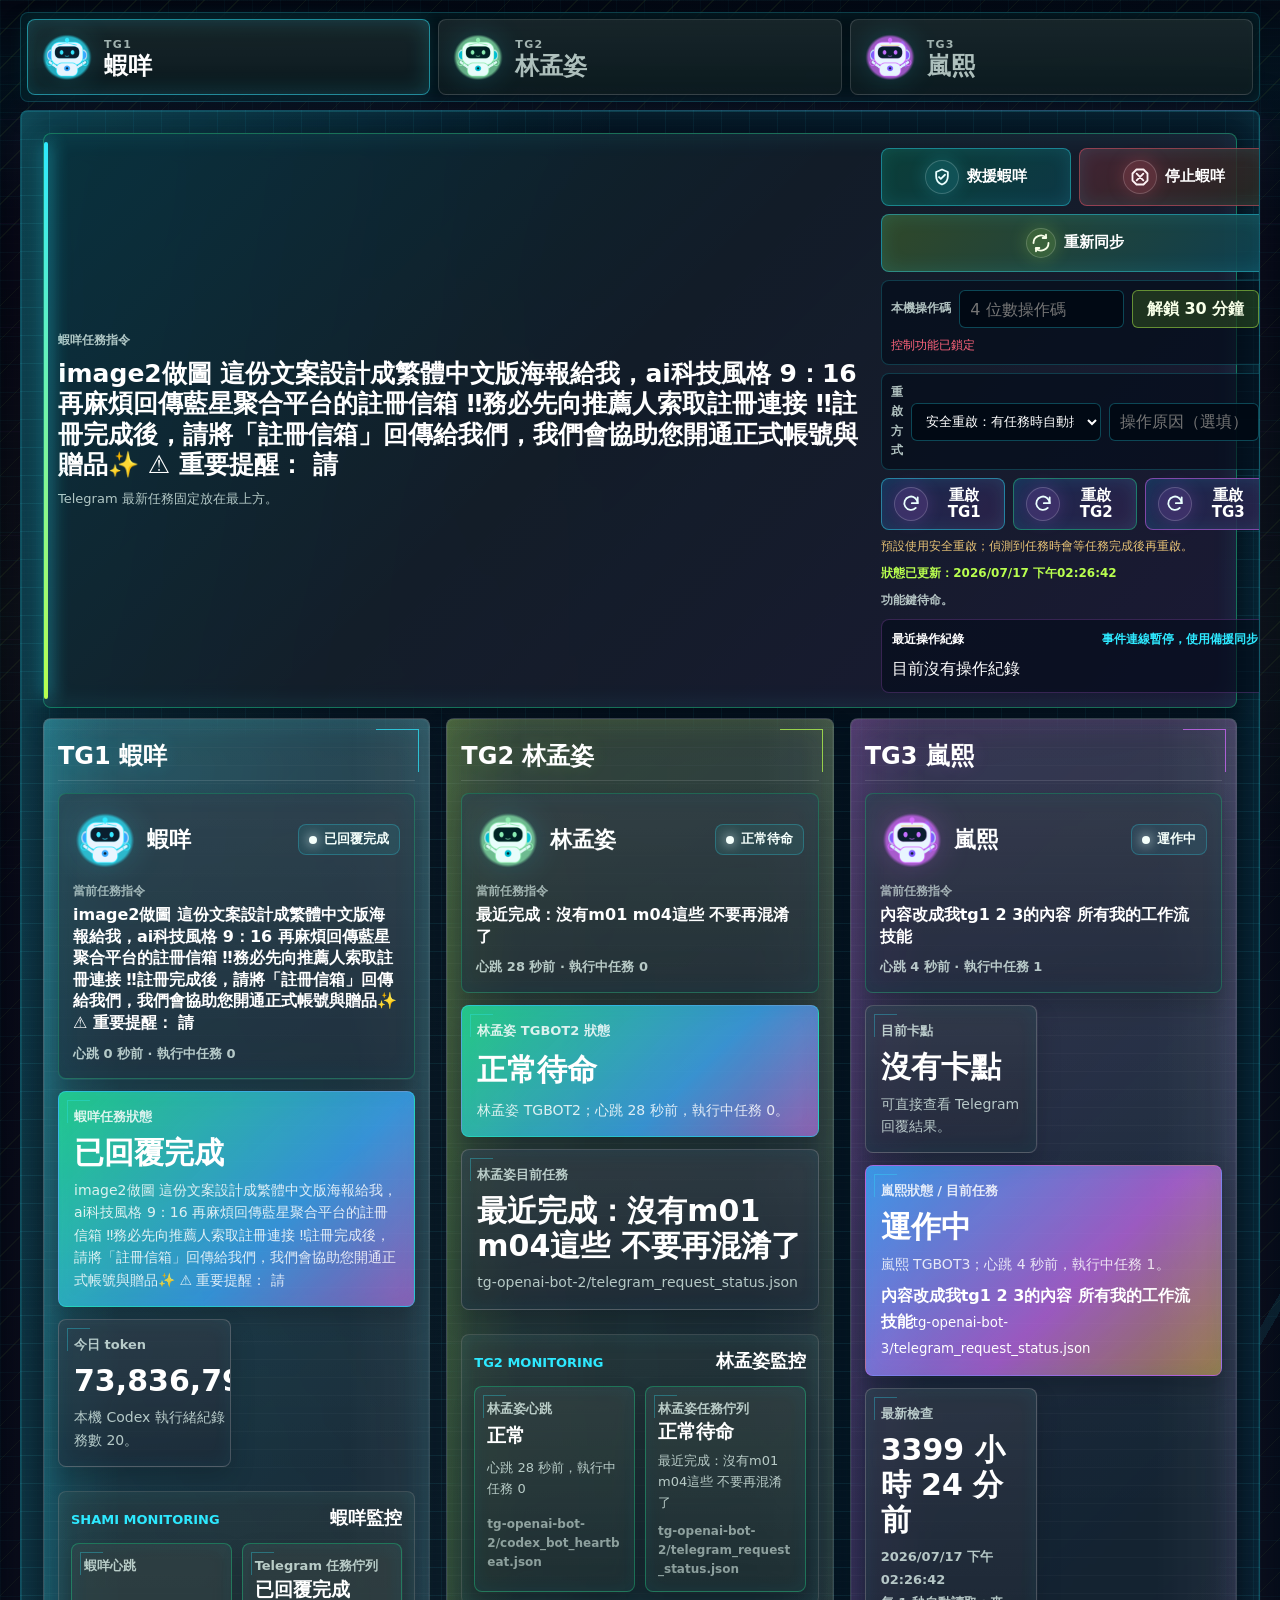
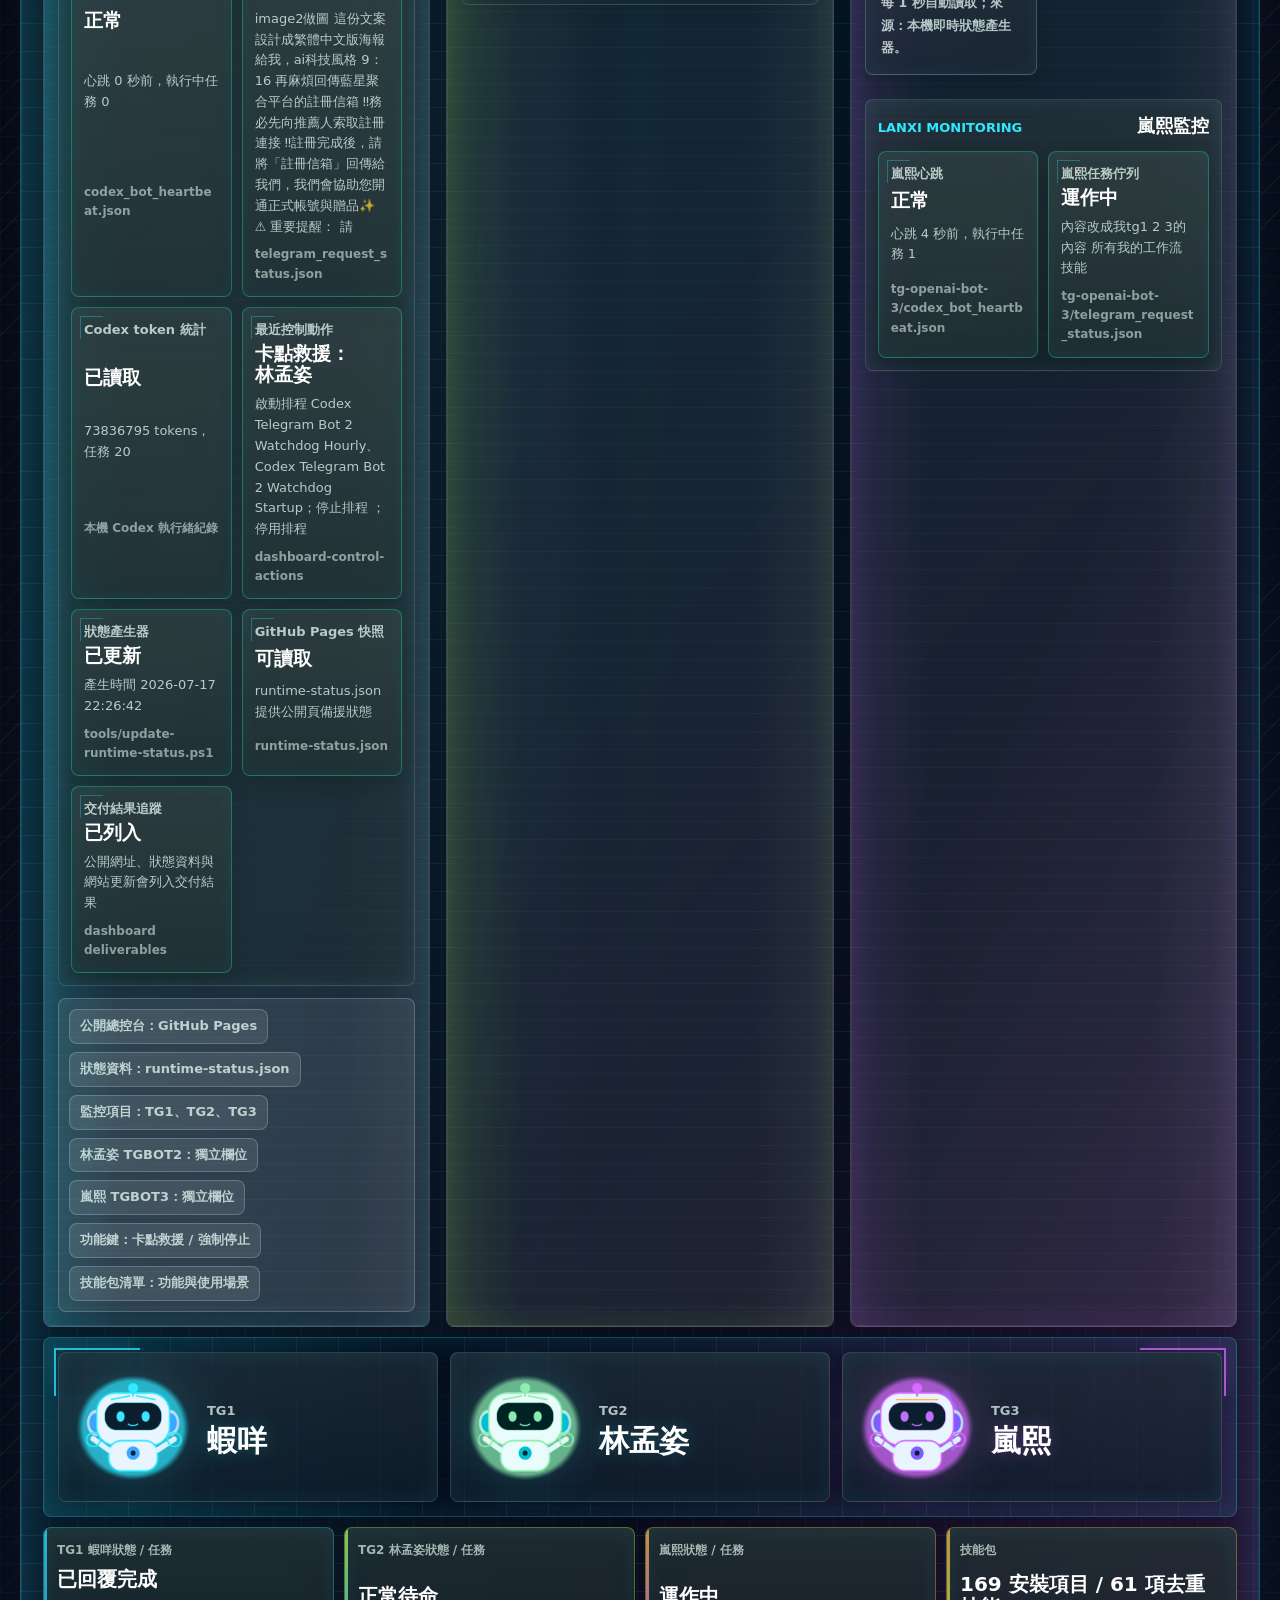
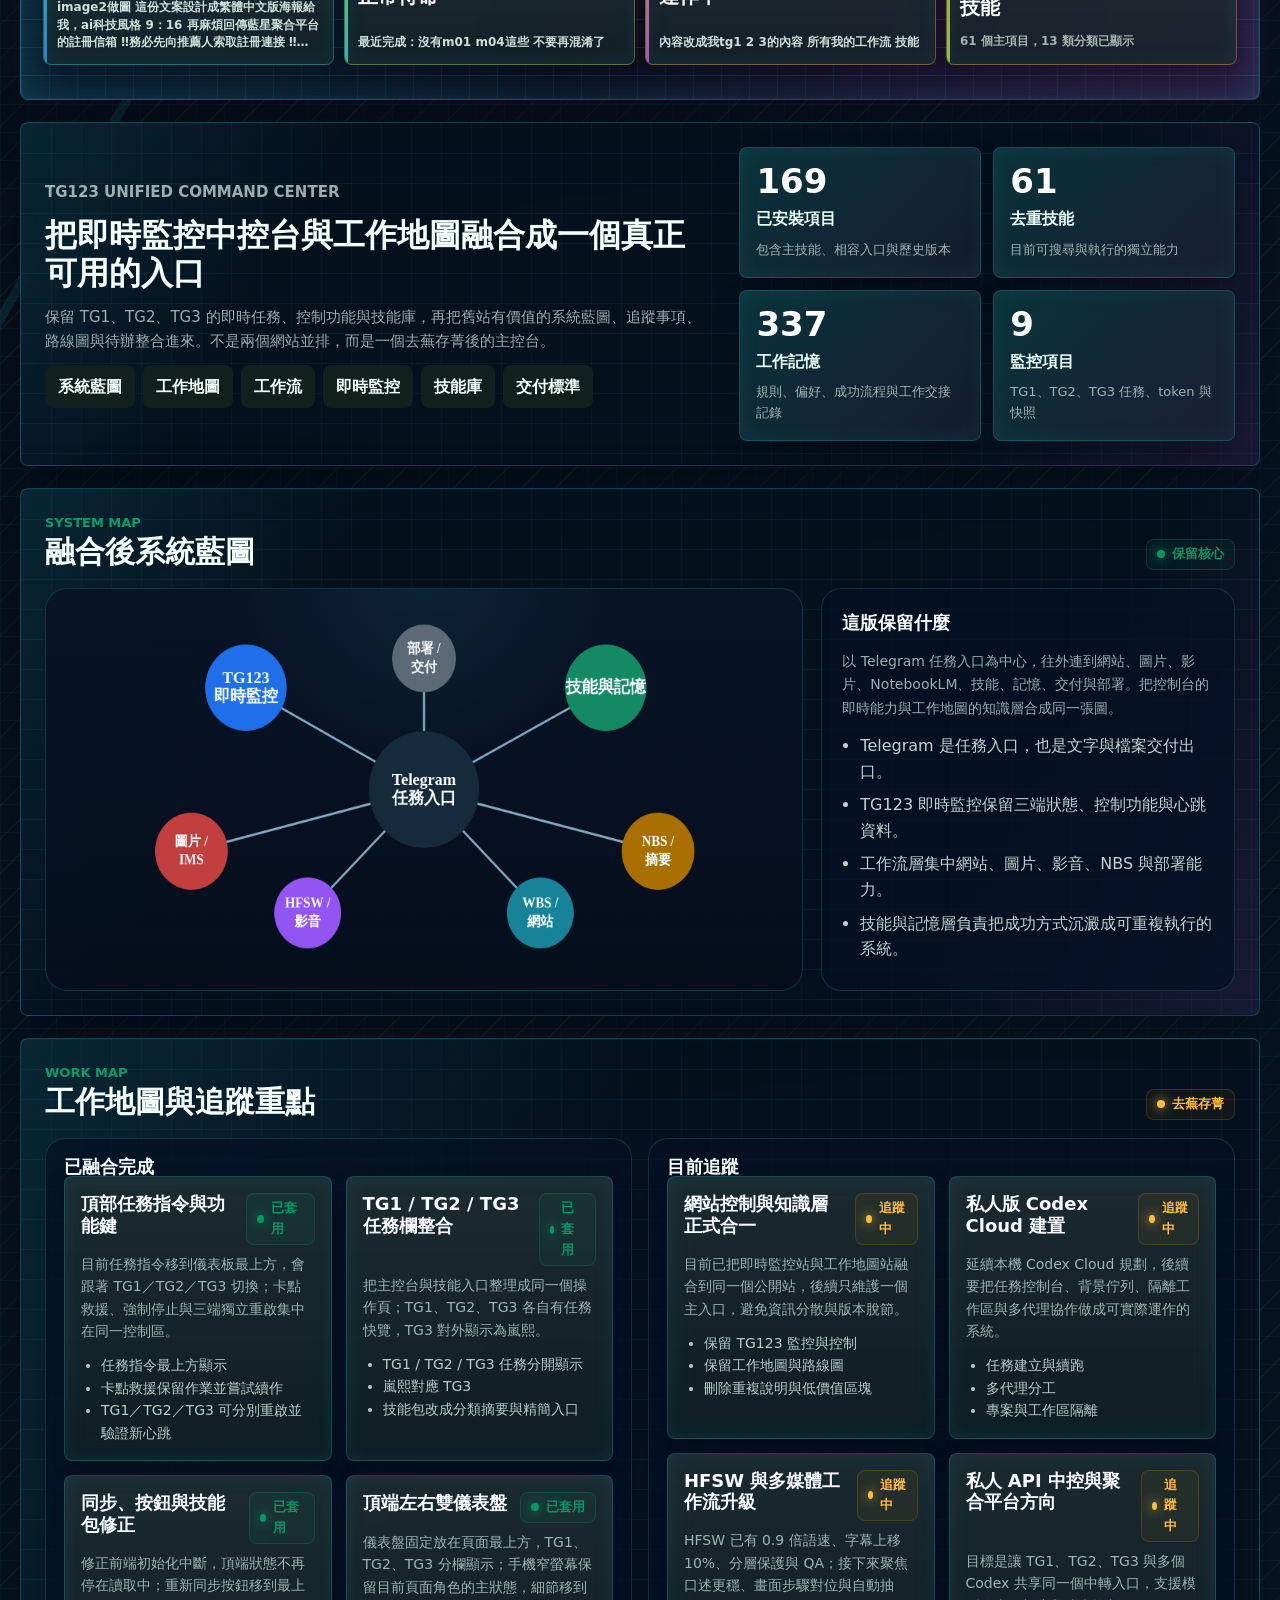
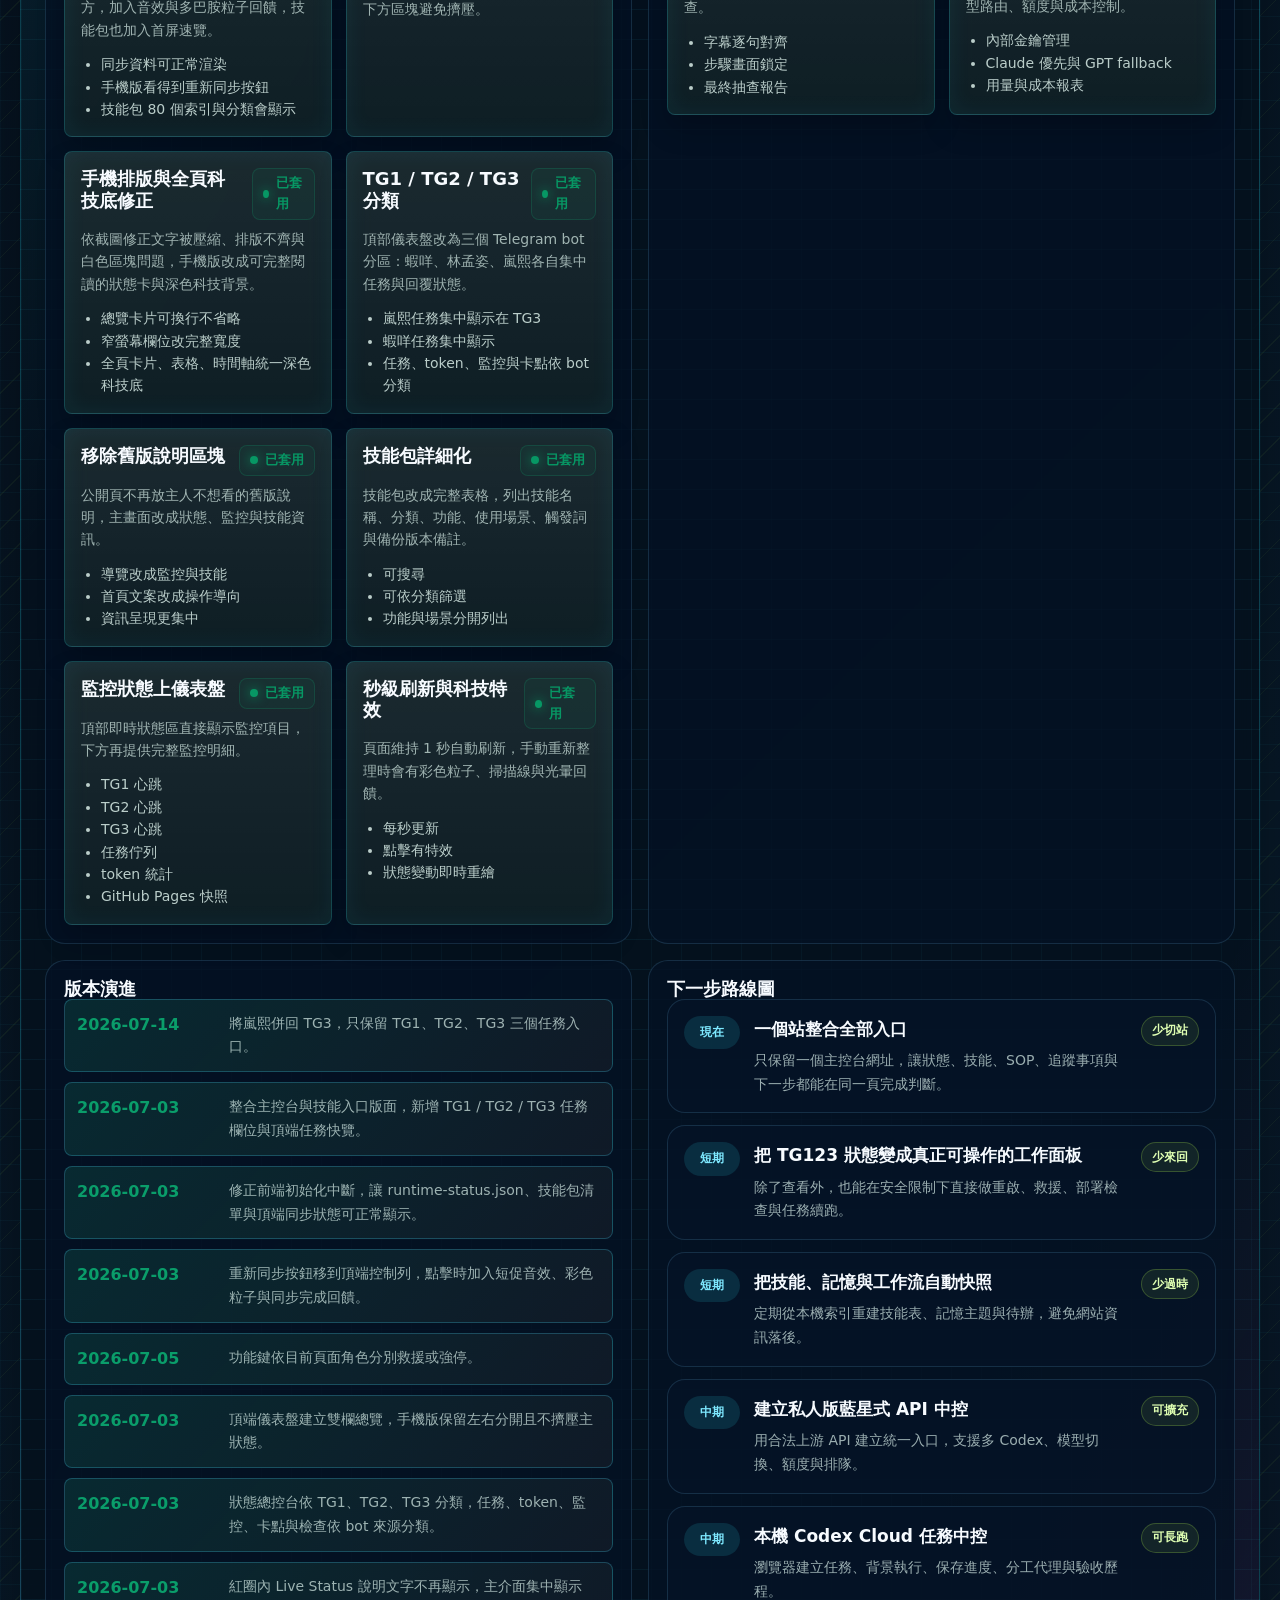
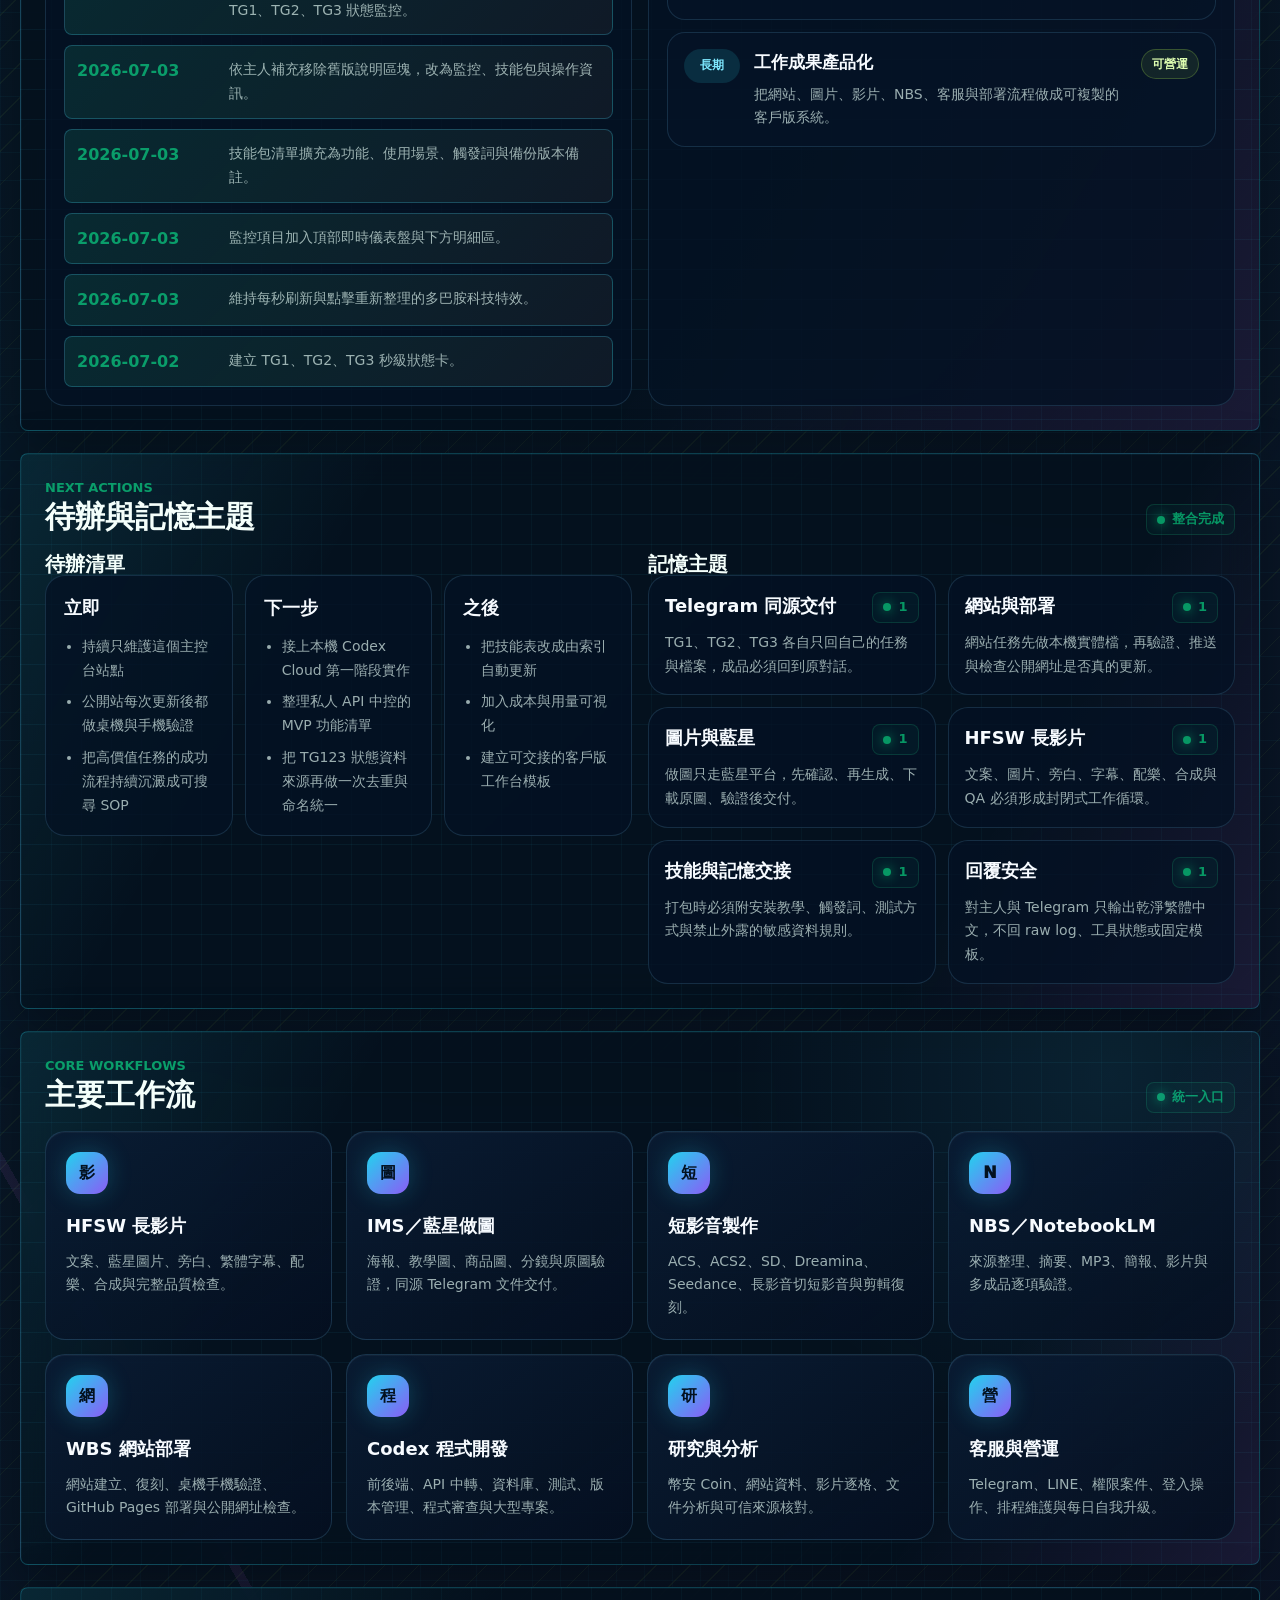
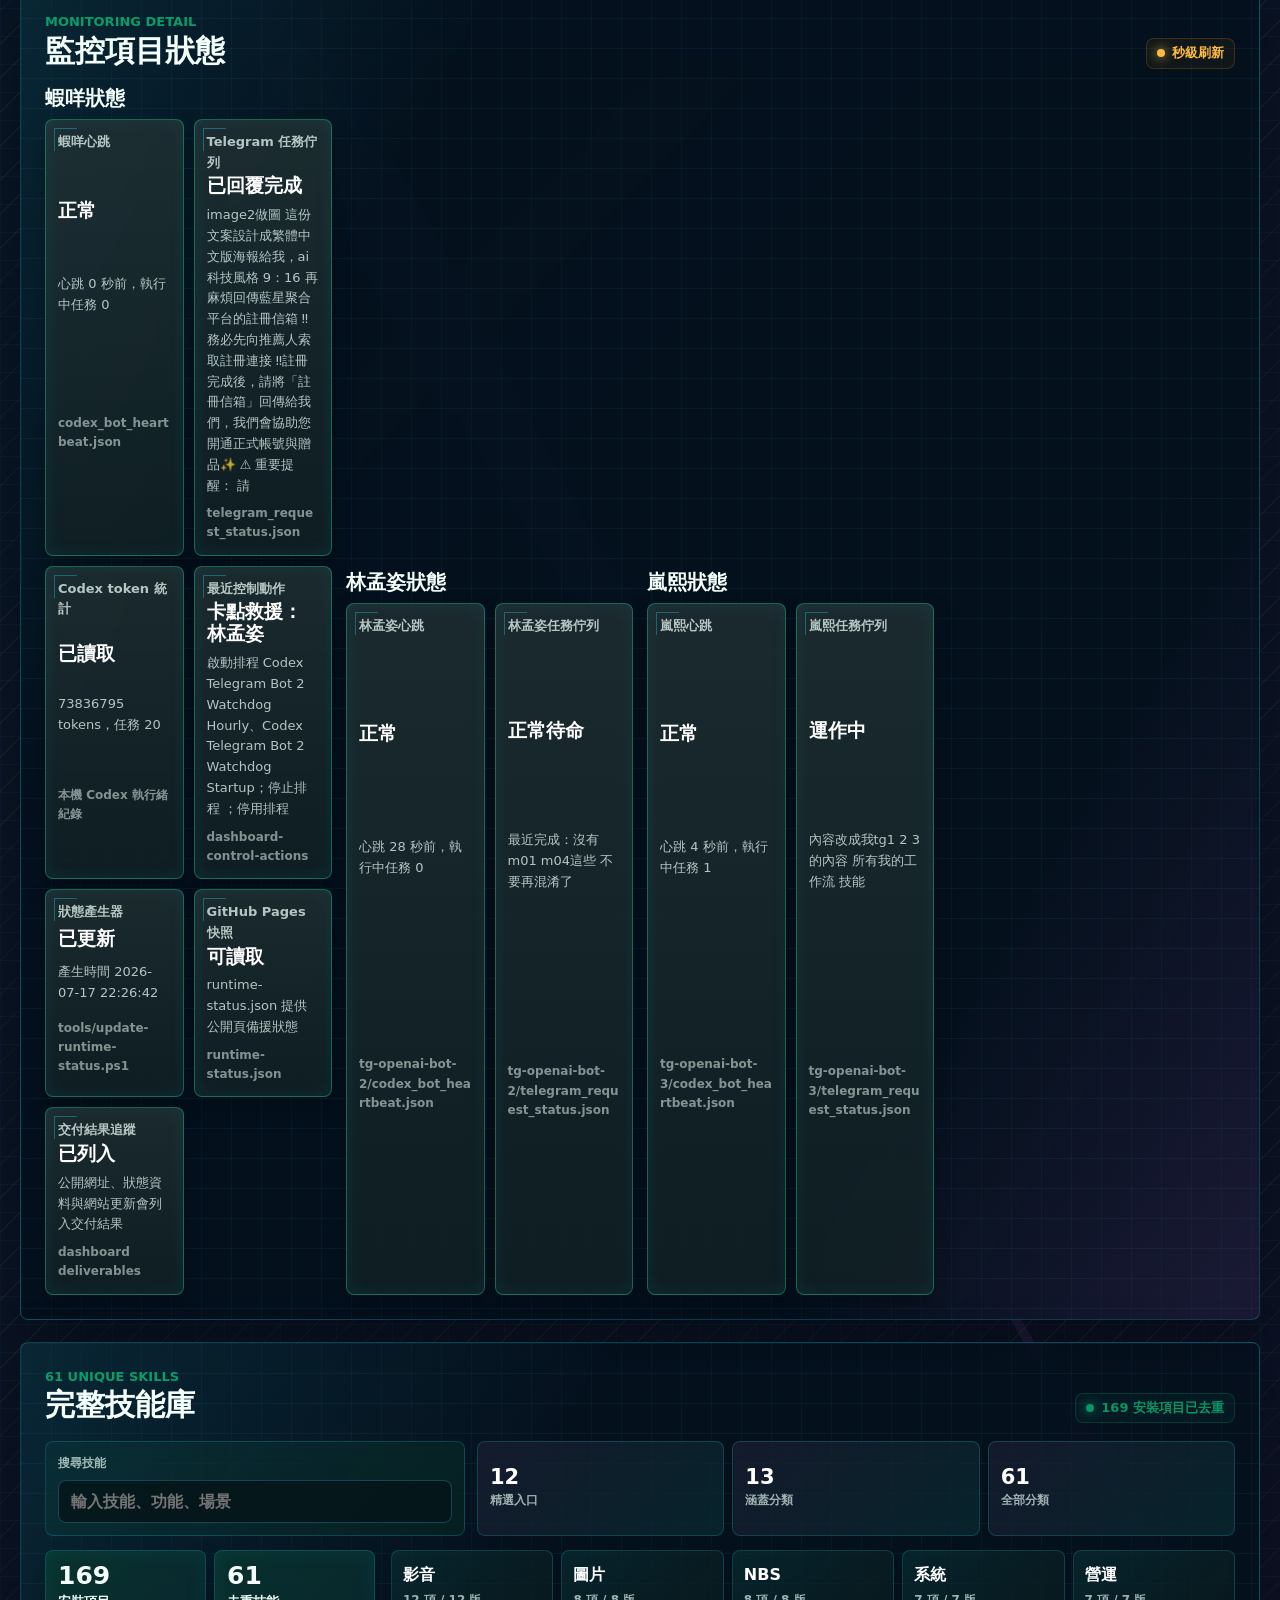
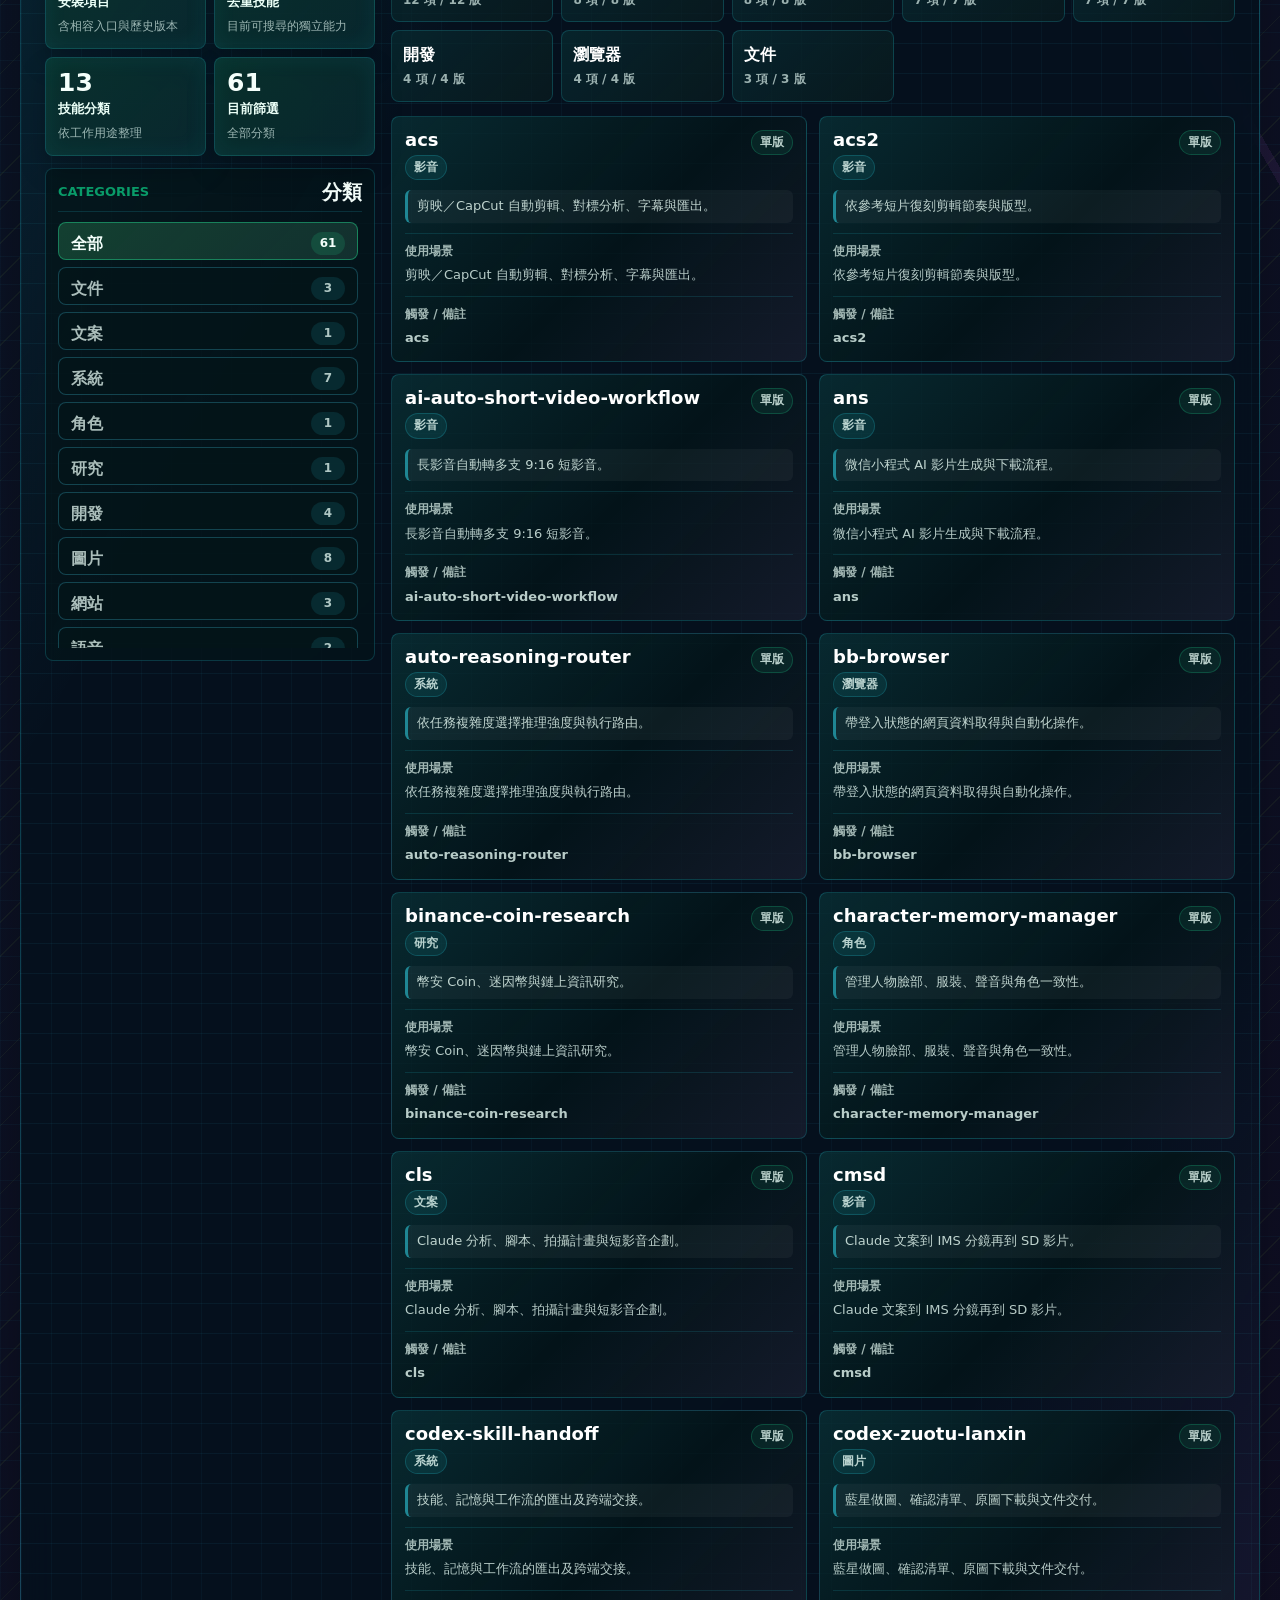
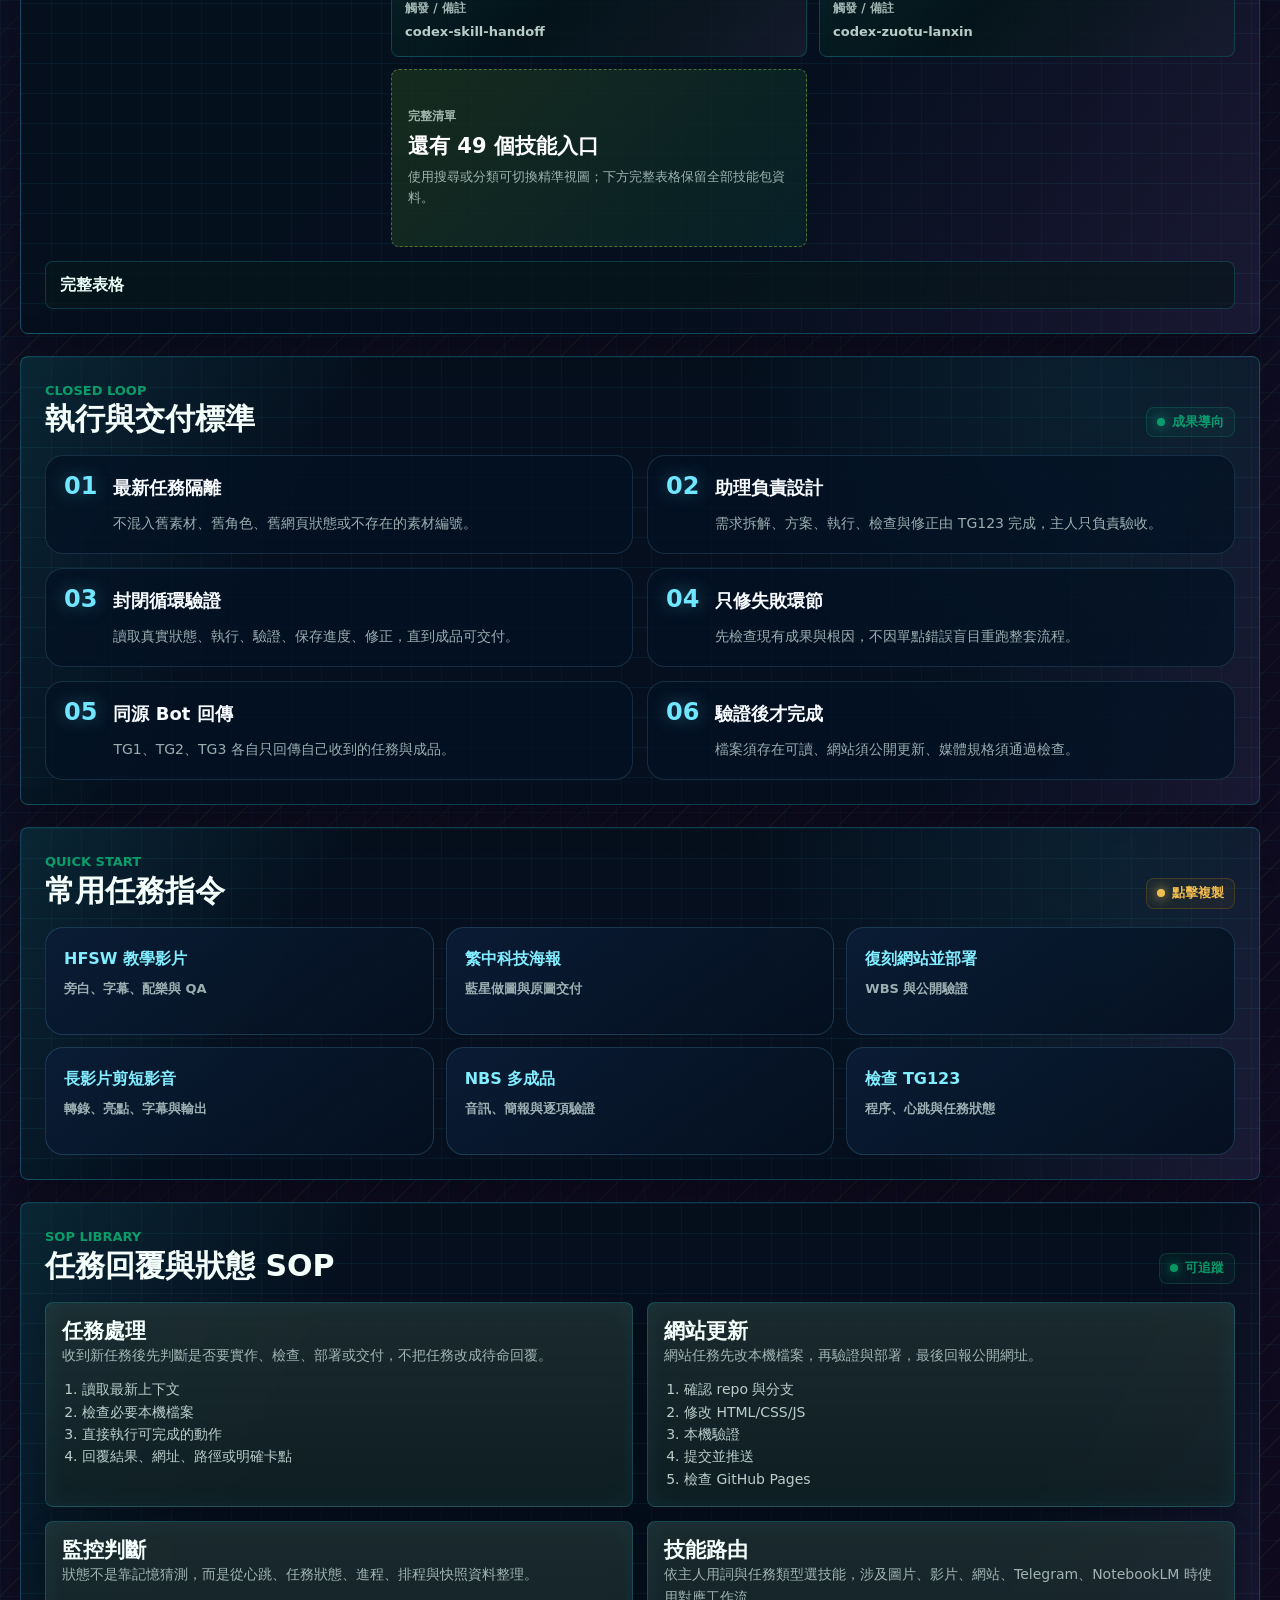
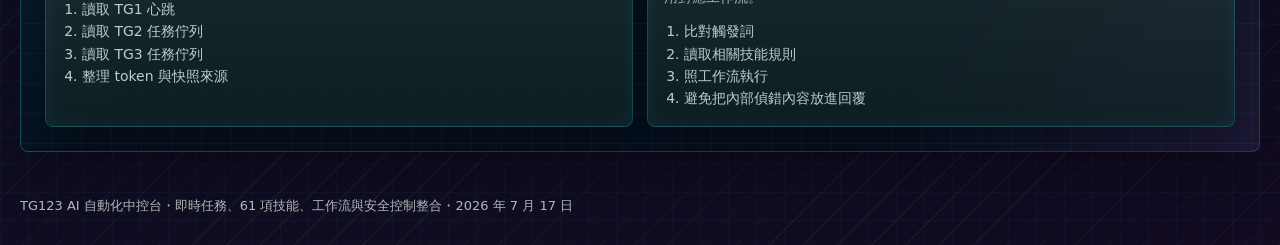
==== commit b49d7f29: "Merge TG123 dashboard and work map" ====
--- a/index.html
+++ b/index.html
@@ -178,15 +178,73 @@
     <section class="overview" id="overview">
       <div class="overview-copy">
         <p class="eyebrow">TG123 Unified Command Center</p>
-        <h2>任務狀態、工作流、技能與安全控制，整合成一個入口</h2>
-        <p>保留即時任務與三端控制能力，合併完整工作流、61 項去重技能、交付標準與快速指令。主人只需提出成果目標，最後驗收。</p>
+        <h2>把即時監控中控台與工作地圖融合成一個真正可用的入口</h2>
+        <p>保留 TG1、TG2、TG3 的即時任務、控制功能與技能庫，再把舊站有價值的系統藍圖、追蹤事項、路線圖與待辦整合進來。不是兩個網站並排，而是一個去蕪存菁後的主控台。</p>
         <div class="quick-actions" aria-label="主要區塊">
-          <a href="#workflows">工作流</a><a href="#monitoring">即時監控</a><a href="#skills">技能庫</a><a href="#delivery-rules">交付標準</a><a href="#quick-commands">快速指令</a>
+          <a href="#system-map">系統藍圖</a><a href="#progress-map">工作地圖</a><a href="#workflows">工作流</a><a href="#monitoring">即時監控</a><a href="#skills">技能庫</a><a href="#delivery-rules">交付標準</a>
         </div>
       </div>
       <div class="stat-grid" id="statGrid"></div>
     </section>
 
+    <section id="system-map" class="content-section map-section">
+      <div class="section-heading">
+        <div><p class="eyebrow">System Map</p><h2>融合後系統藍圖</h2></div>
+        <span class="status done">保留核心</span>
+      </div>
+      <div class="map-layout">
+        <canvas id="systemMap" width="1040" height="520" aria-label="TG123 工作系統藍圖"></canvas>
+        <div class="map-notes">
+          <h3>這版保留什麼</h3>
+          <p>以 Telegram 任務入口為中心，往外連到網站、圖片、影片、NotebookLM、技能、記憶、交付與部署。把控制台的即時能力與工作地圖的知識層合成同一張圖。</p>
+          <ul id="mapLegend"></ul>
+        </div>
+      </div>
+    </section>
+
+    <section id="progress-map" class="content-section">
+      <div class="section-heading">
+        <div><p class="eyebrow">Work Map</p><h2>工作地圖與追蹤重點</h2></div>
+        <span class="status watch">去蕪存菁</span>
+      </div>
+      <div class="progress-columns">
+        <div class="progress-panel">
+          <div class="mini-section-title"><h3>已融合完成</h3></div>
+          <div class="item-grid" id="completedGrid"></div>
+        </div>
+        <div class="progress-panel">
+          <div class="mini-section-title"><h3>目前追蹤</h3></div>
+          <div class="item-grid" id="focusGrid"></div>
+        </div>
+      </div>
+      <div class="progress-columns secondary-progress-columns">
+        <div class="progress-panel">
+          <div class="mini-section-title"><h3>版本演進</h3></div>
+          <div class="timeline" id="timelineList"></div>
+        </div>
+        <div class="progress-panel">
+          <div class="mini-section-title"><h3>下一步路線圖</h3></div>
+          <div class="roadmap-list" id="roadmapList"></div>
+        </div>
+      </div>
+    </section>
+
+    <section id="todo-board" class="content-section">
+      <div class="section-heading">
+        <div><p class="eyebrow">Next Actions</p><h2>待辦與記憶主題</h2></div>
+        <span class="status done">整合完成</span>
+      </div>
+      <div class="todo-memory-layout">
+        <div>
+          <div class="mini-section-title"><h3>待辦清單</h3></div>
+          <div class="todo-board" id="todoBoard"></div>
+        </div>
+        <div>
+          <div class="mini-section-title"><h3>記憶主題</h3></div>
+          <div class="memory-grid" id="memoryGrid"></div>
+        </div>
+      </div>
+    </section>
 
     <section id="workflows" class="content-section merged-section">
       <div class="section-heading"><div><p class="eyebrow">Core Workflows</p><h2>主要工作流</h2></div><span class="status done">統一入口</span></div>
@@ -267,8 +325,6 @@
       <div class="section-heading"><div><p class="eyebrow">SOP Library</p><h2>任務回覆與狀態 SOP</h2></div><span class="status done">可追蹤</span></div>
       <div class="sop-grid" id="sopGrid"></div>
     </section>
-    <div id="completedGrid" hidden></div>
-    <div id="timelineList" hidden></div>
   </main>
 
   <footer><span>TG123 AI 自動化中控台・即時任務、61 項技能、工作流與安全控制整合・2026 年 7 月 17 日</span></footer>
--- a/styles.css
+++ b/styles.css
@@ -3261,7 +3261,29 @@
 .command-grid button:hover,.command-grid button:focus-visible{transform:translateY(-2px);border-color:rgba(101,229,255,.48);box-shadow:0 16px 32px rgba(0,0,0,.22)}
 .command-grid code{font-family:inherit;font-size:16px;font-weight:900;color:#82edff}
 .command-grid span{color:var(--muted,#9eb2c9);font-size:13px;line-height:1.5}
+.map-layout{display:grid;grid-template-columns:minmax(0,1.65fr) minmax(280px,.9fr);gap:18px;align-items:stretch}
+.map-layout canvas{width:100%;height:auto;display:block;border:1px solid rgba(46,233,255,.16);border-radius:22px;background:radial-gradient(circle at top,rgba(46,233,255,.08),transparent 34%),linear-gradient(180deg,rgba(8,20,38,.96),rgba(5,15,29,.92))}
+.map-notes,.progress-panel,.todo-card,.memory-card{border:1px solid rgba(120,209,255,.15);border-radius:20px;background:rgba(5,18,36,.78)}
+.map-notes{display:grid;align-content:start;gap:12px;padding:20px}
+.map-notes h3,.progress-panel h3,.todo-card h3,.memory-card h3{margin:0;color:#f7fbff;font-size:18px}
+.map-notes p,.memory-card p,.roadmap-item p,.timeline-item p,.todo-card li{color:var(--muted,#9eb2c9);font-size:14px;line-height:1.7}
+.map-notes ul{margin:0;padding-left:18px}
+.map-notes li{color:rgba(235,255,248,.82);margin-bottom:8px}
+.progress-columns,.todo-memory-layout{display:grid;grid-template-columns:repeat(2,minmax(0,1fr));gap:16px}
+.secondary-progress-columns{margin-top:16px}
+.progress-panel{padding:18px}
+.roadmap-list,.todo-board,.memory-grid{display:grid;gap:12px}
+.roadmap-item{display:grid;grid-template-columns:auto 1fr auto;gap:14px;align-items:start;padding:16px;border:1px solid rgba(120,209,255,.15);border-radius:18px;background:rgba(6,20,39,.78)}
+.roadmap-item>b{display:inline-flex;min-width:56px;justify-content:center;padding:7px 10px;border-radius:999px;background:rgba(46,233,255,.12);color:#7ee9ff;font-size:12px;font-weight:900}
+.roadmap-item h3{margin:0 0 6px;color:#f7fbff;font-size:17px}
+.tag{display:inline-flex;align-items:center;min-height:30px;padding:4px 10px;border:1px solid rgba(185,255,79,.22);border-radius:999px;background:rgba(185,255,79,.08);color:#dfffb2;font-size:12px;font-weight:900}
+.todo-board{grid-template-columns:repeat(3,minmax(0,1fr))}
+.todo-card{padding:18px}
+.todo-card ul{margin:12px 0 0;padding-left:18px}
+.todo-card li+li{margin-top:8px}
+.memory-grid{grid-template-columns:repeat(2,minmax(0,1fr))}
+.memory-card{padding:16px}
 .copy-toast{position:fixed;right:20px;bottom:20px;z-index:1000;padding:11px 16px;border:1px solid rgba(109,233,255,.4);border-radius:12px;background:rgba(4,18,34,.95);color:#dffbff;box-shadow:0 14px 34px rgba(0,0,0,.32);opacity:0;transform:translateY(8px);pointer-events:none;transition:.2s ease}
 .copy-toast.show{opacity:1;transform:none}
-@media(max-width:1040px){.workflow-grid{grid-template-columns:repeat(2,minmax(0,1fr))}.command-grid{grid-template-columns:repeat(2,minmax(0,1fr))}}
-@media(max-width:680px){.workflow-grid,.rule-grid,.command-grid{grid-template-columns:1fr}.workflow-grid article,.rule-grid article,.command-grid button{border-radius:16px}.quick-actions{gap:8px}.quick-actions a{flex:1 1 calc(50% - 8px);text-align:center}}
+@media(max-width:1040px){.workflow-grid{grid-template-columns:repeat(2,minmax(0,1fr))}.command-grid{grid-template-columns:repeat(2,minmax(0,1fr))}.map-layout,.progress-columns,.todo-memory-layout{grid-template-columns:1fr}.todo-board,.memory-grid{grid-template-columns:1fr}}
+@media(max-width:680px){.workflow-grid,.rule-grid,.command-grid,.todo-board,.memory-grid{grid-template-columns:1fr}.workflow-grid article,.rule-grid article,.command-grid button{border-radius:16px}.quick-actions{gap:8px}.quick-actions a{flex:1 1 calc(50% - 8px);text-align:center}.roadmap-item{grid-template-columns:1fr}.roadmap-item .tag{justify-self:start}}
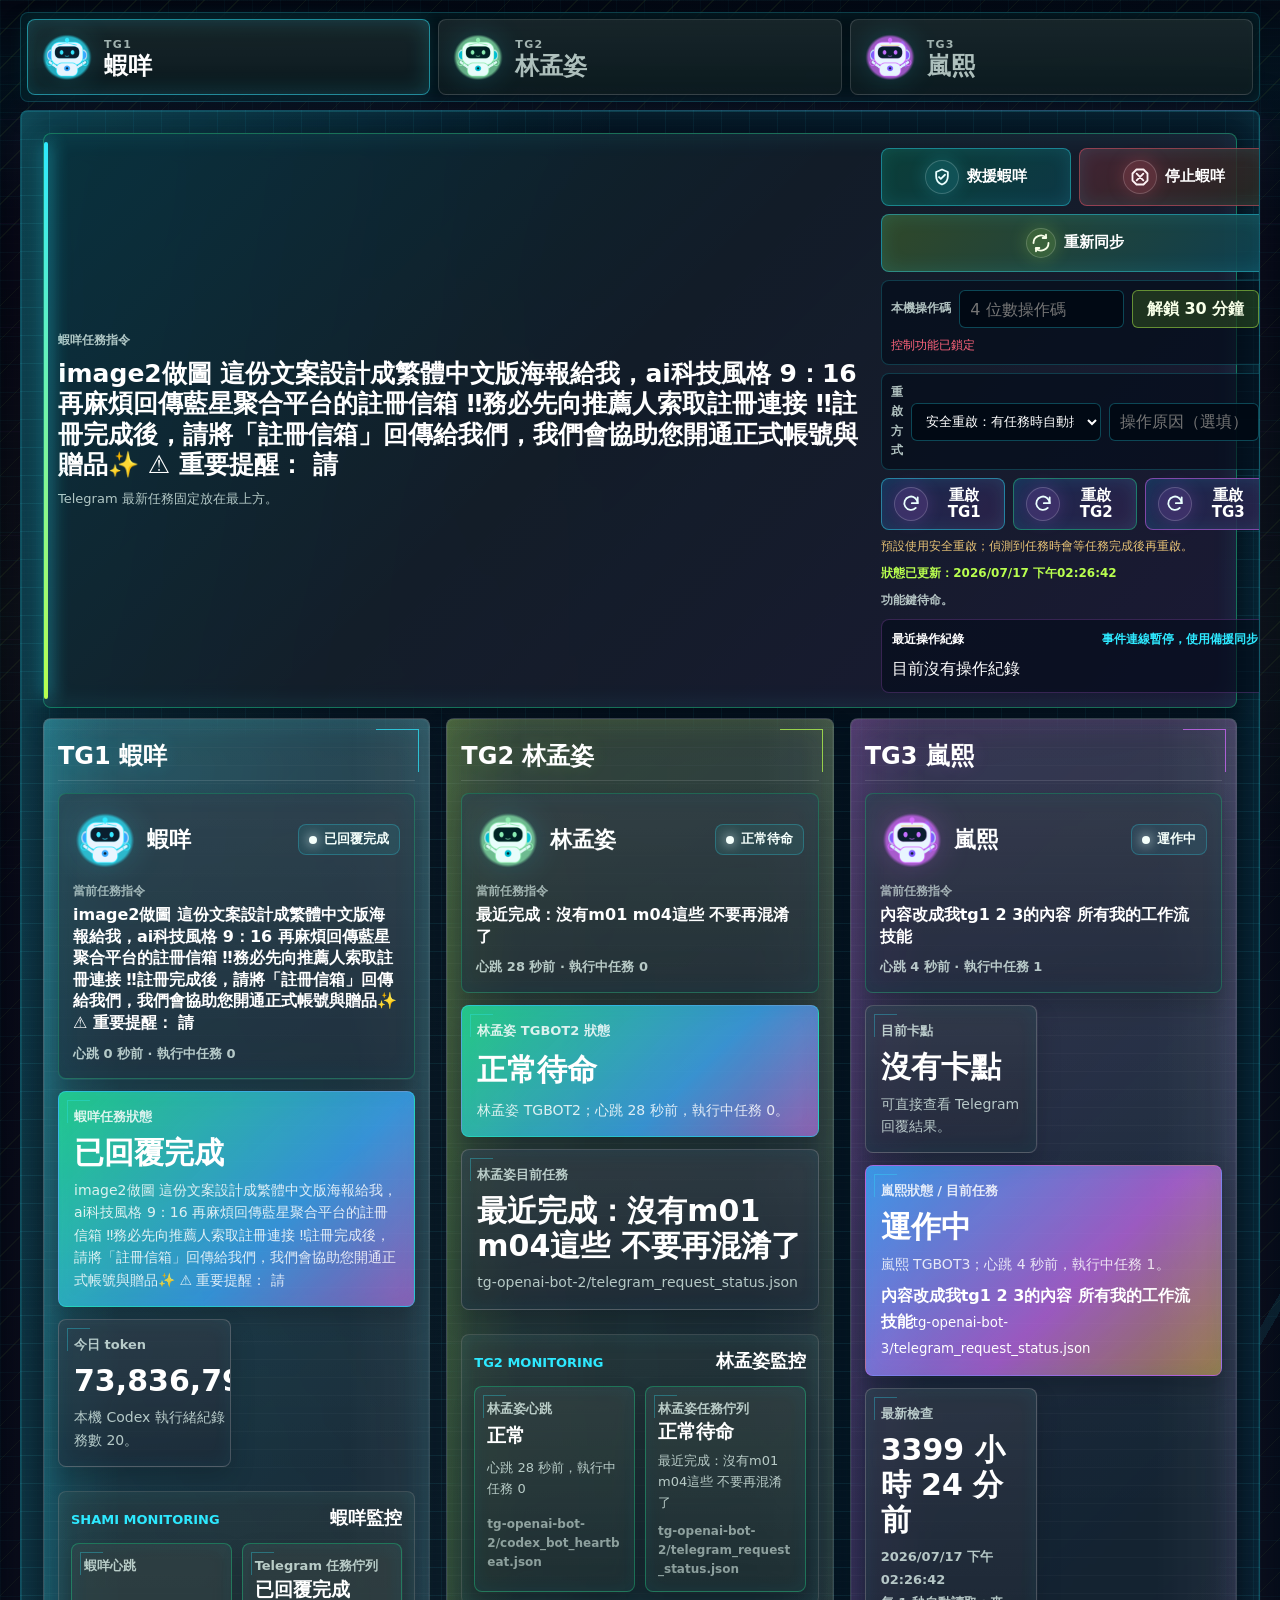
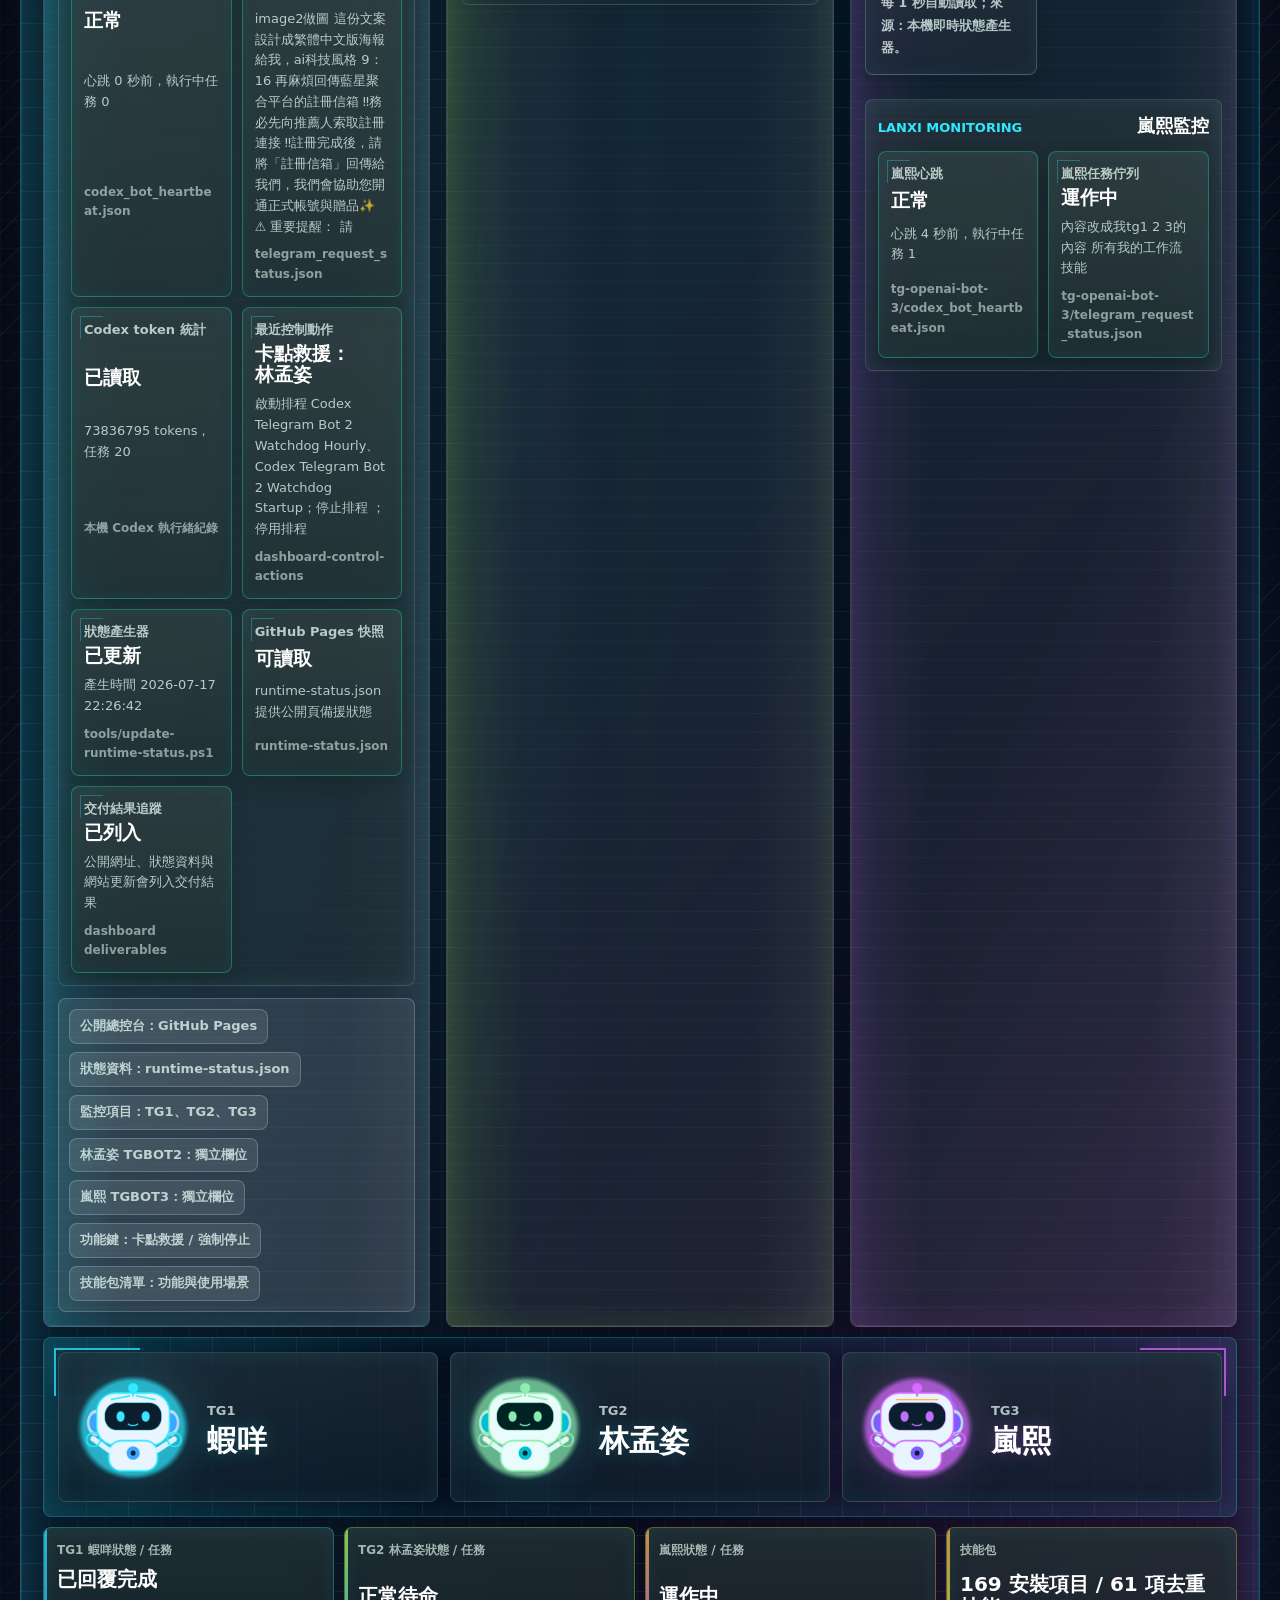
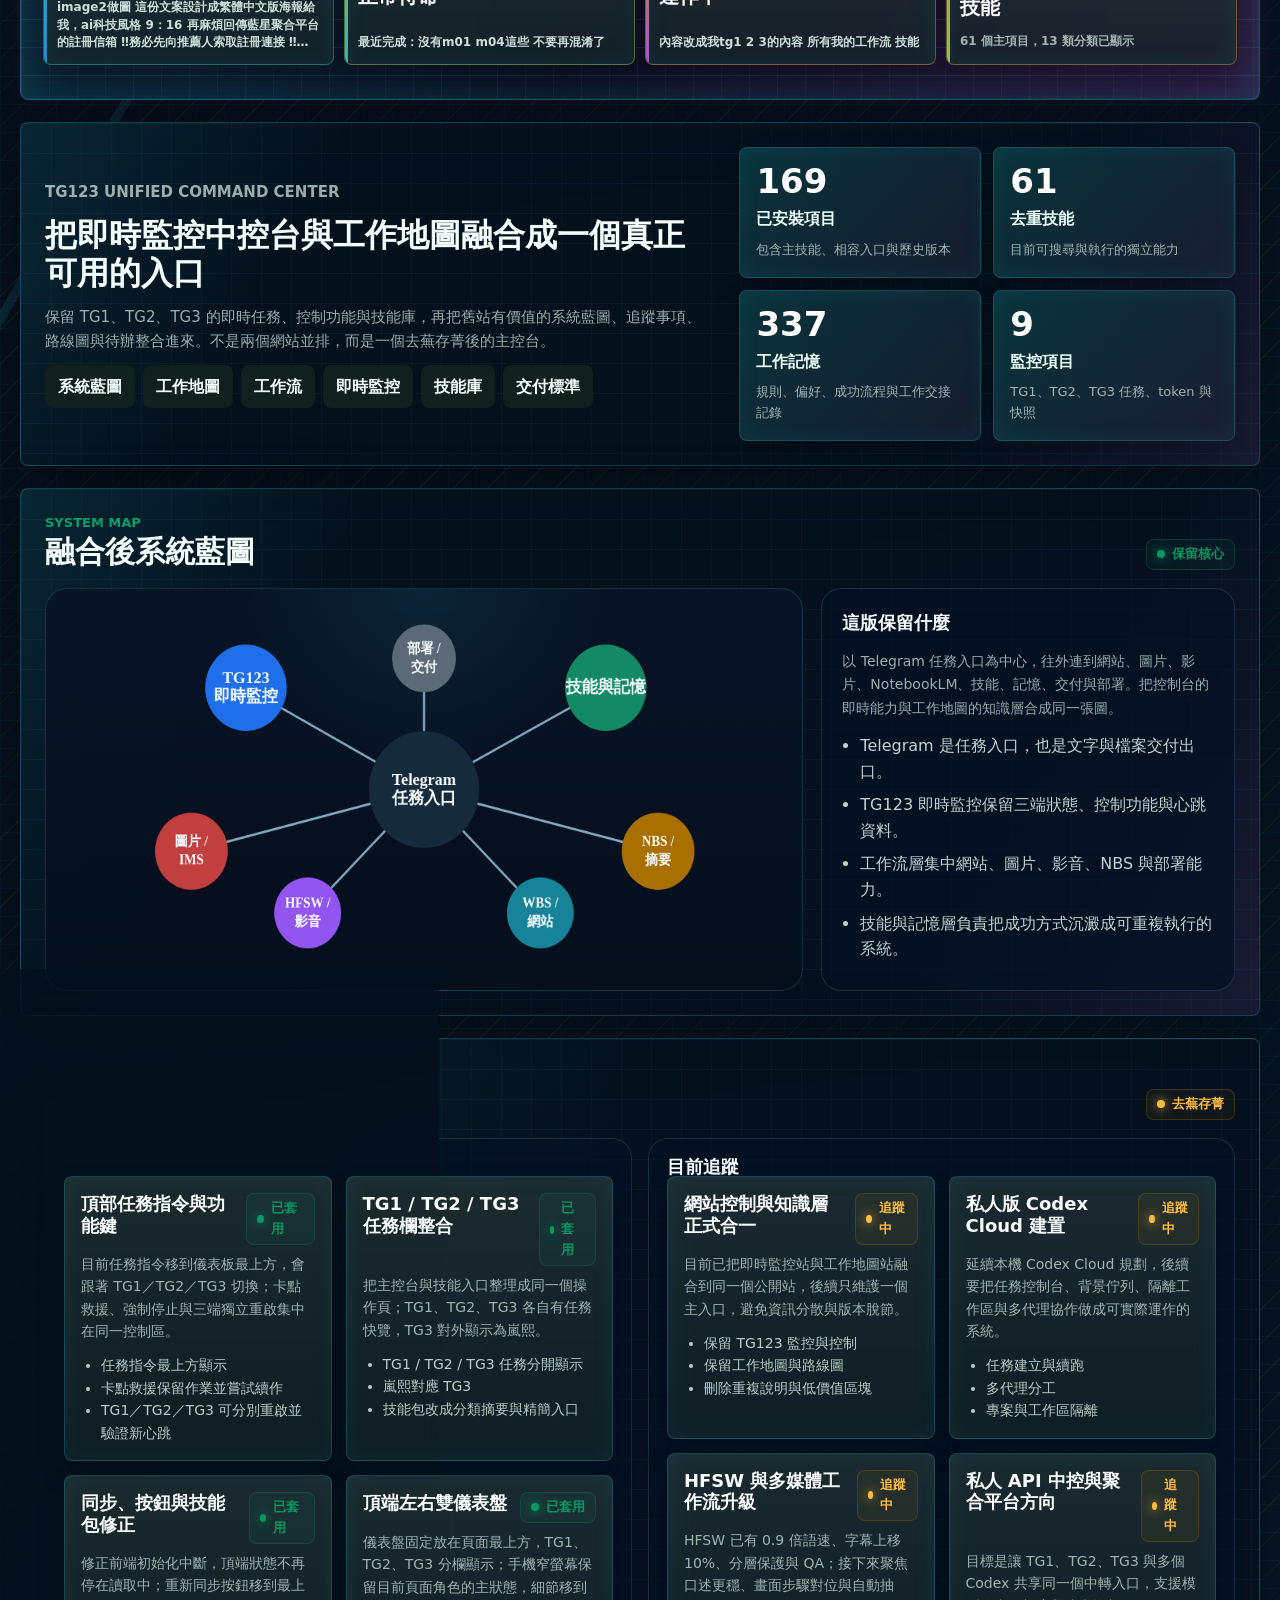
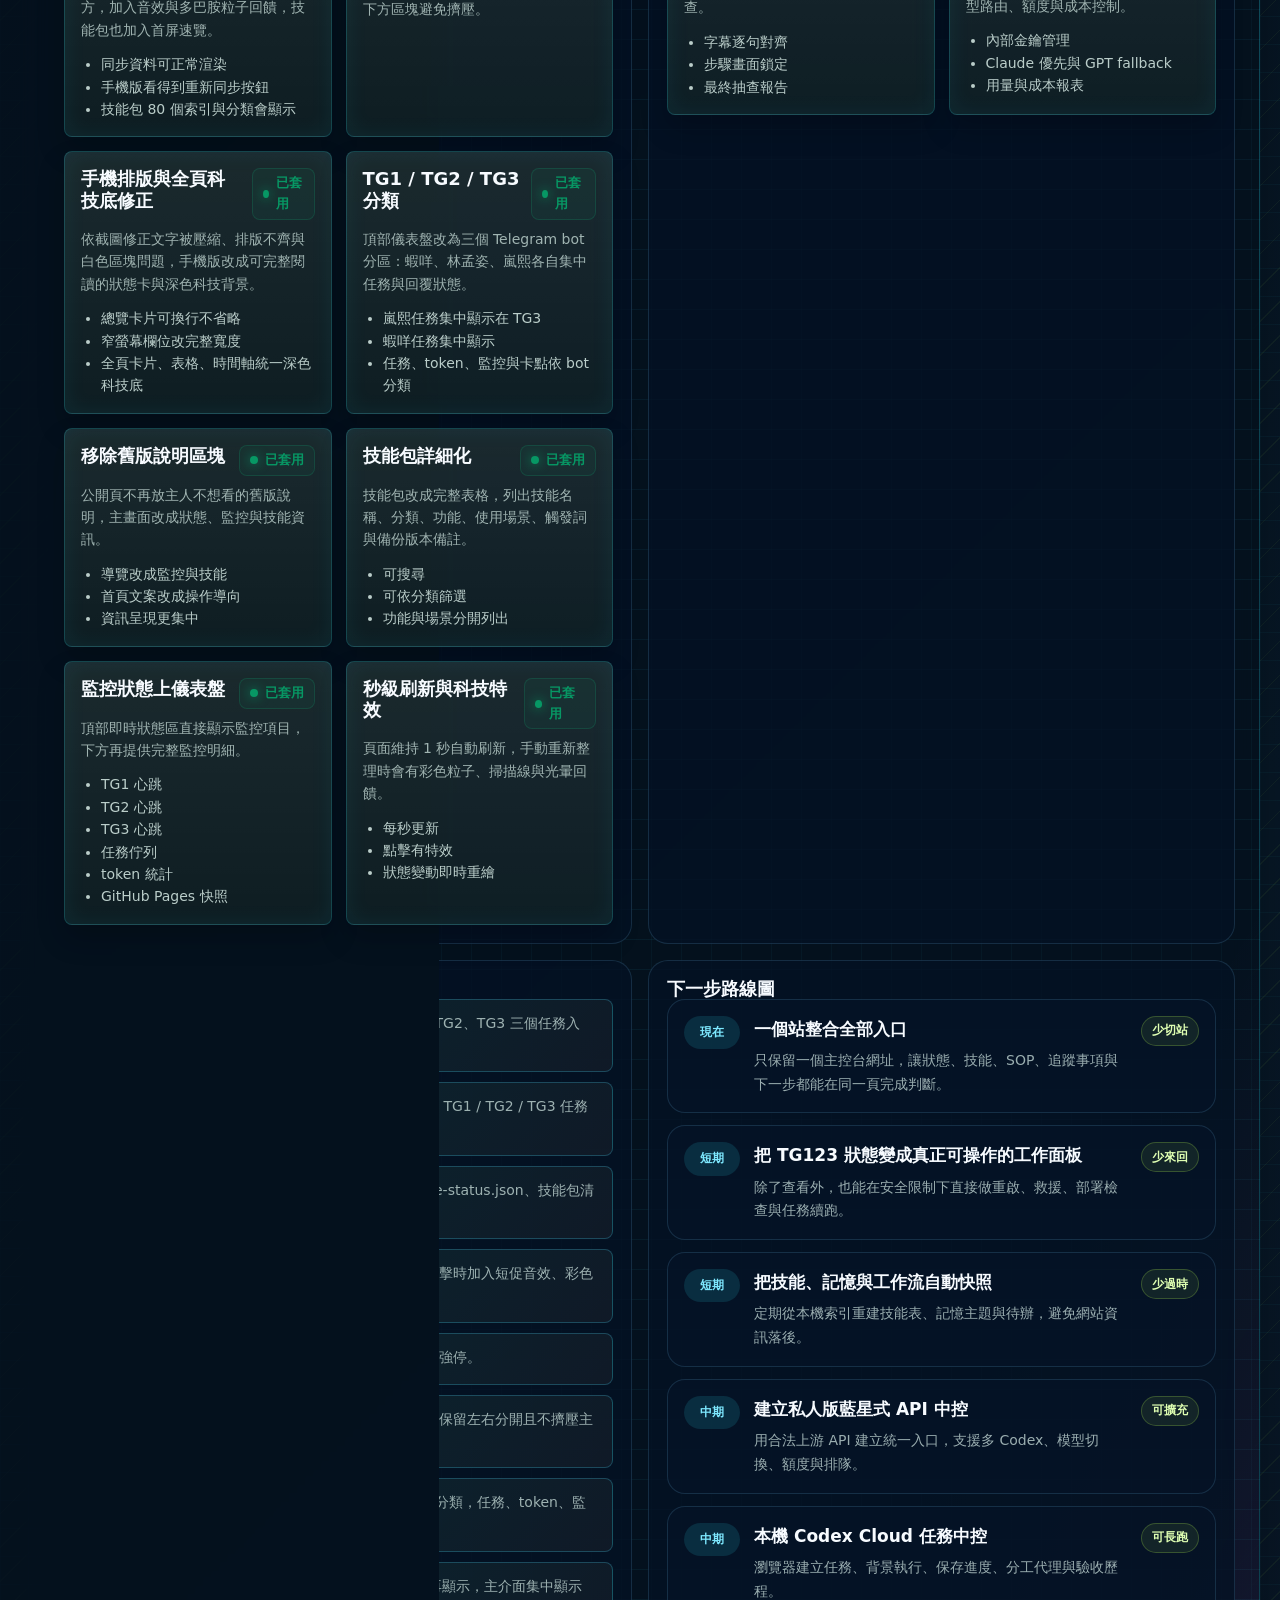
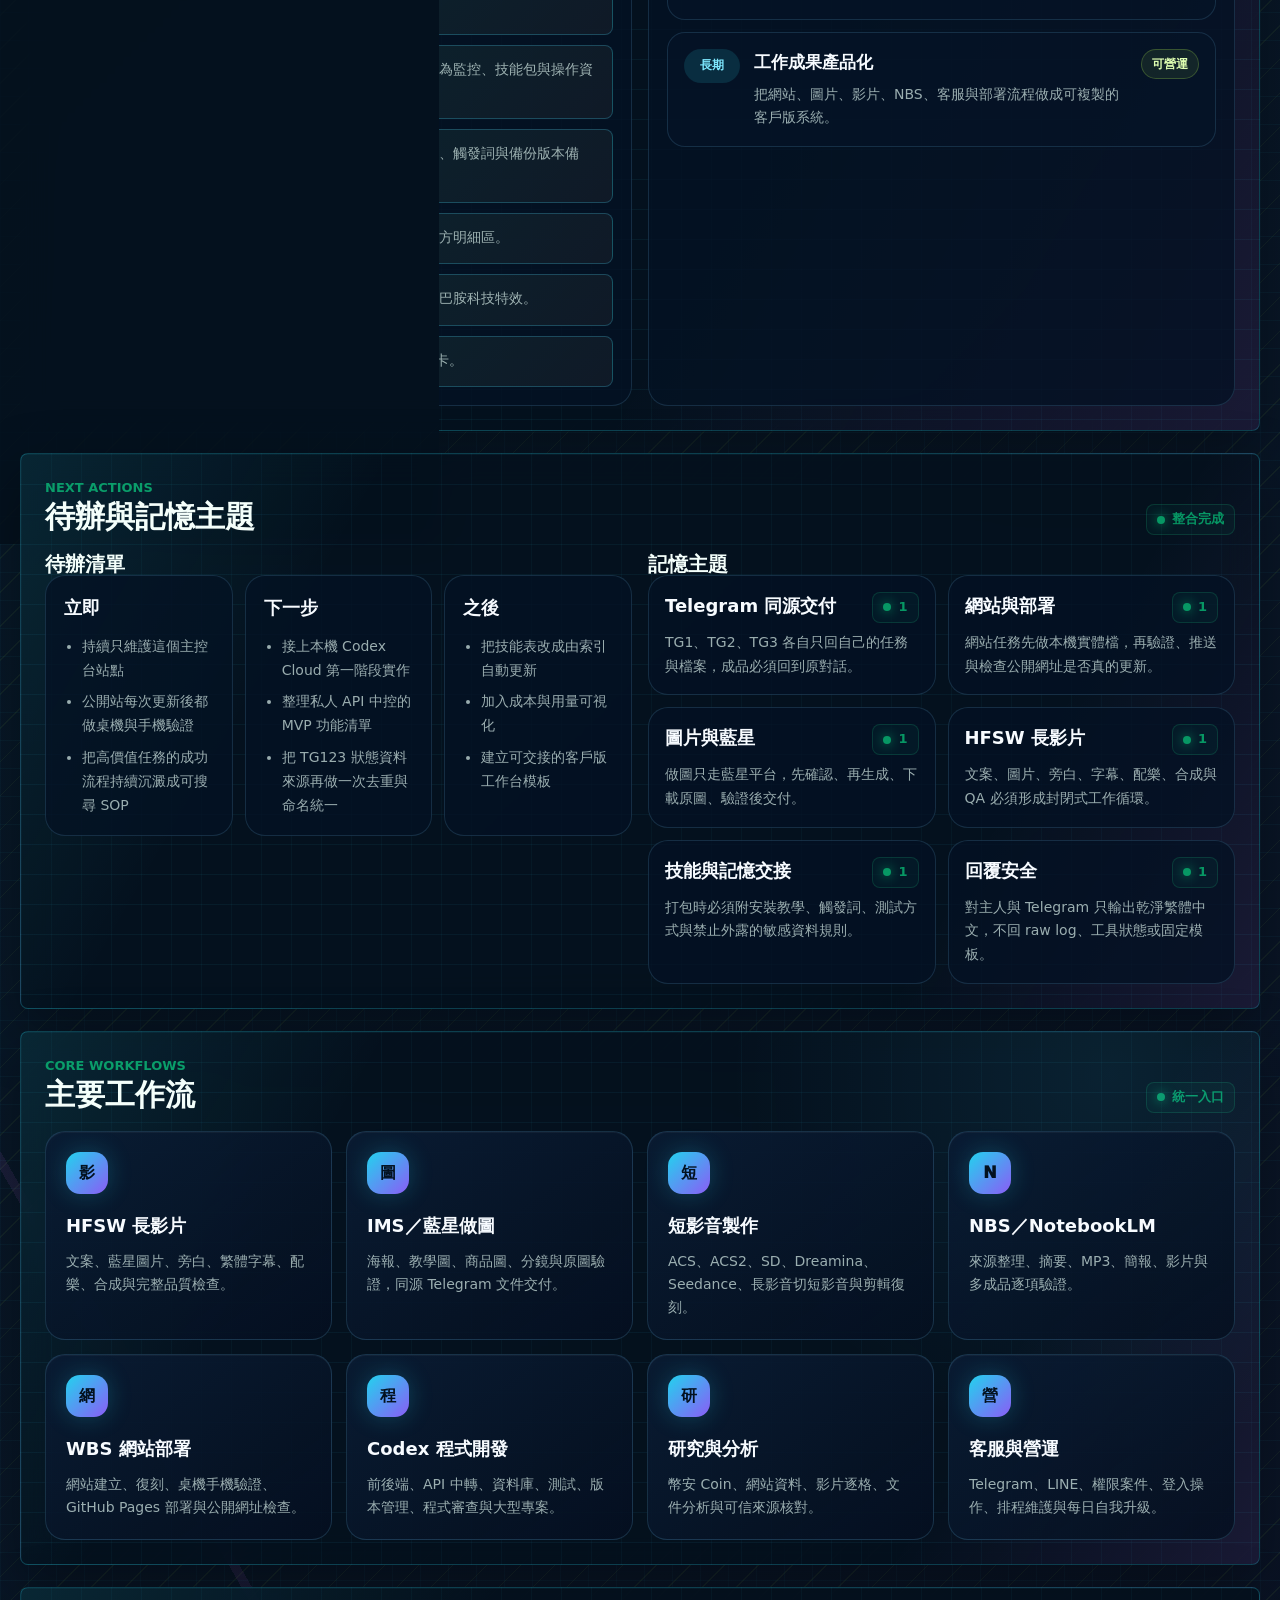
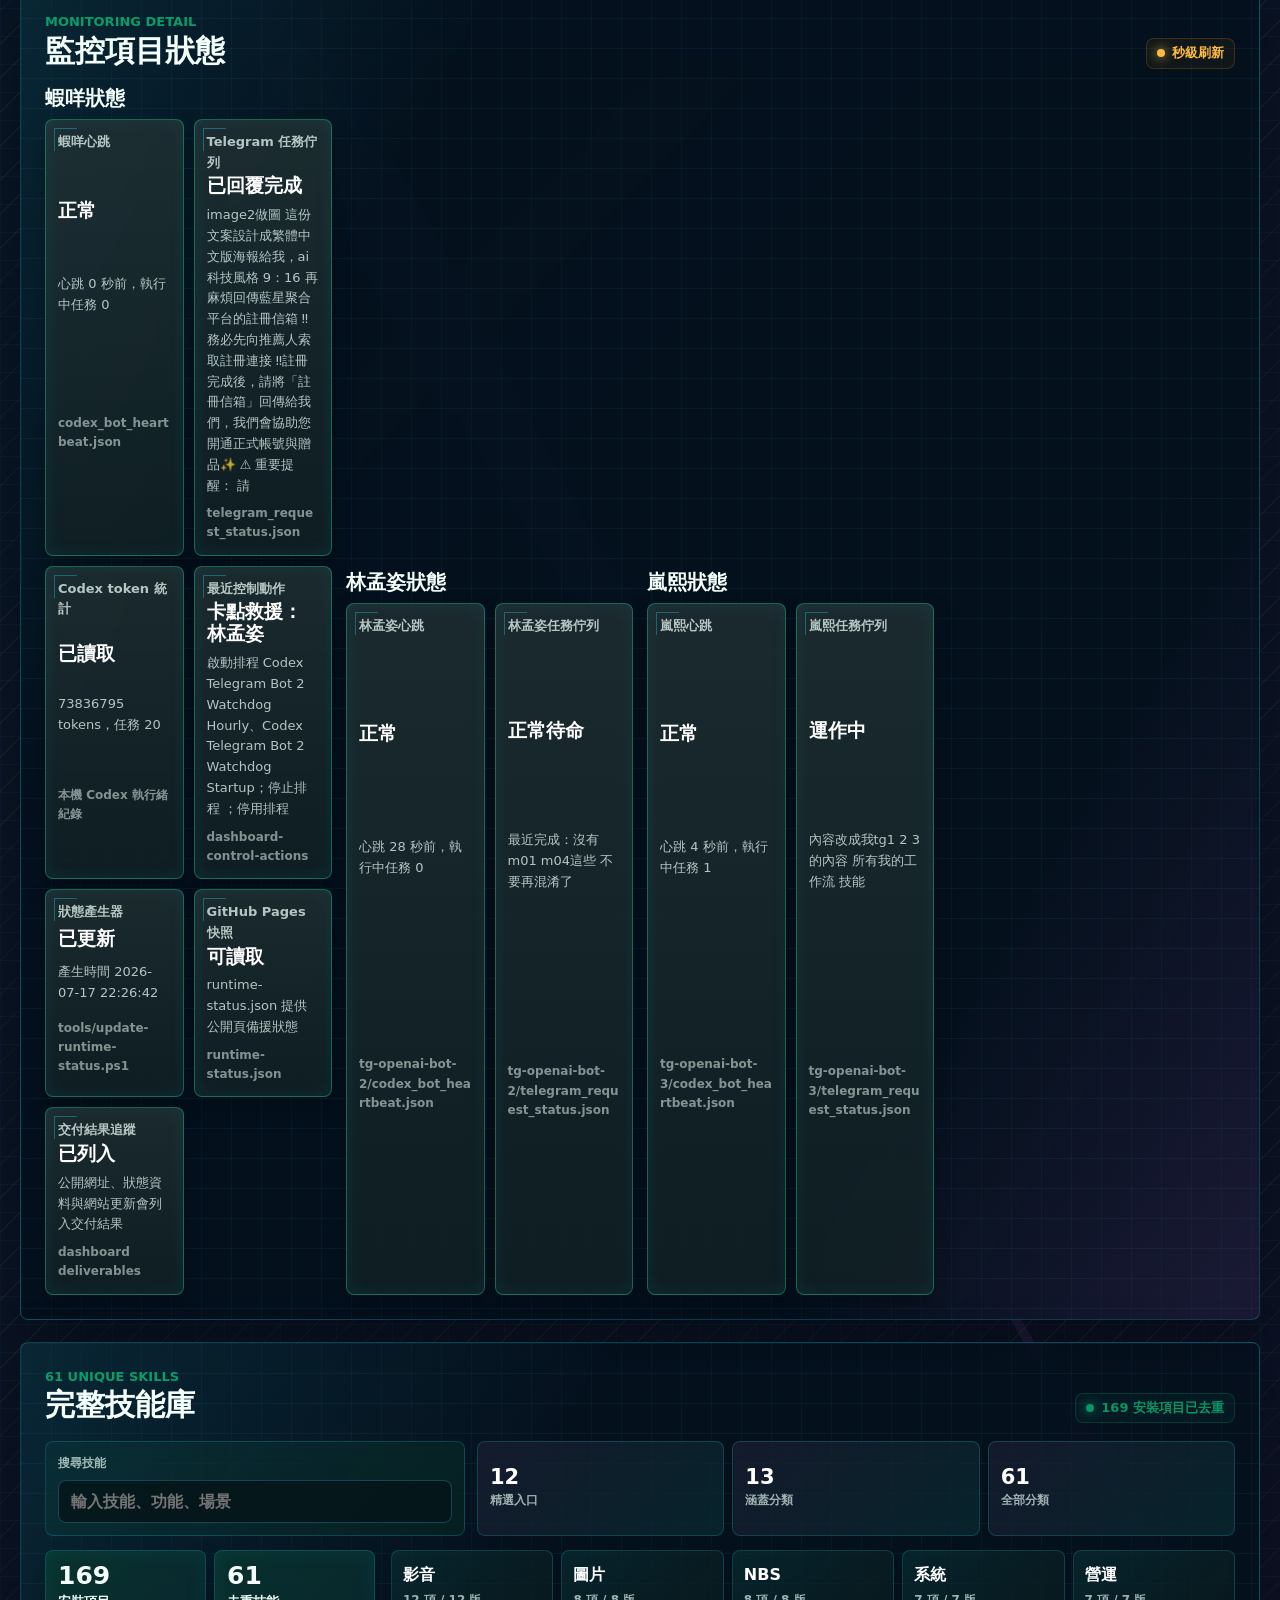
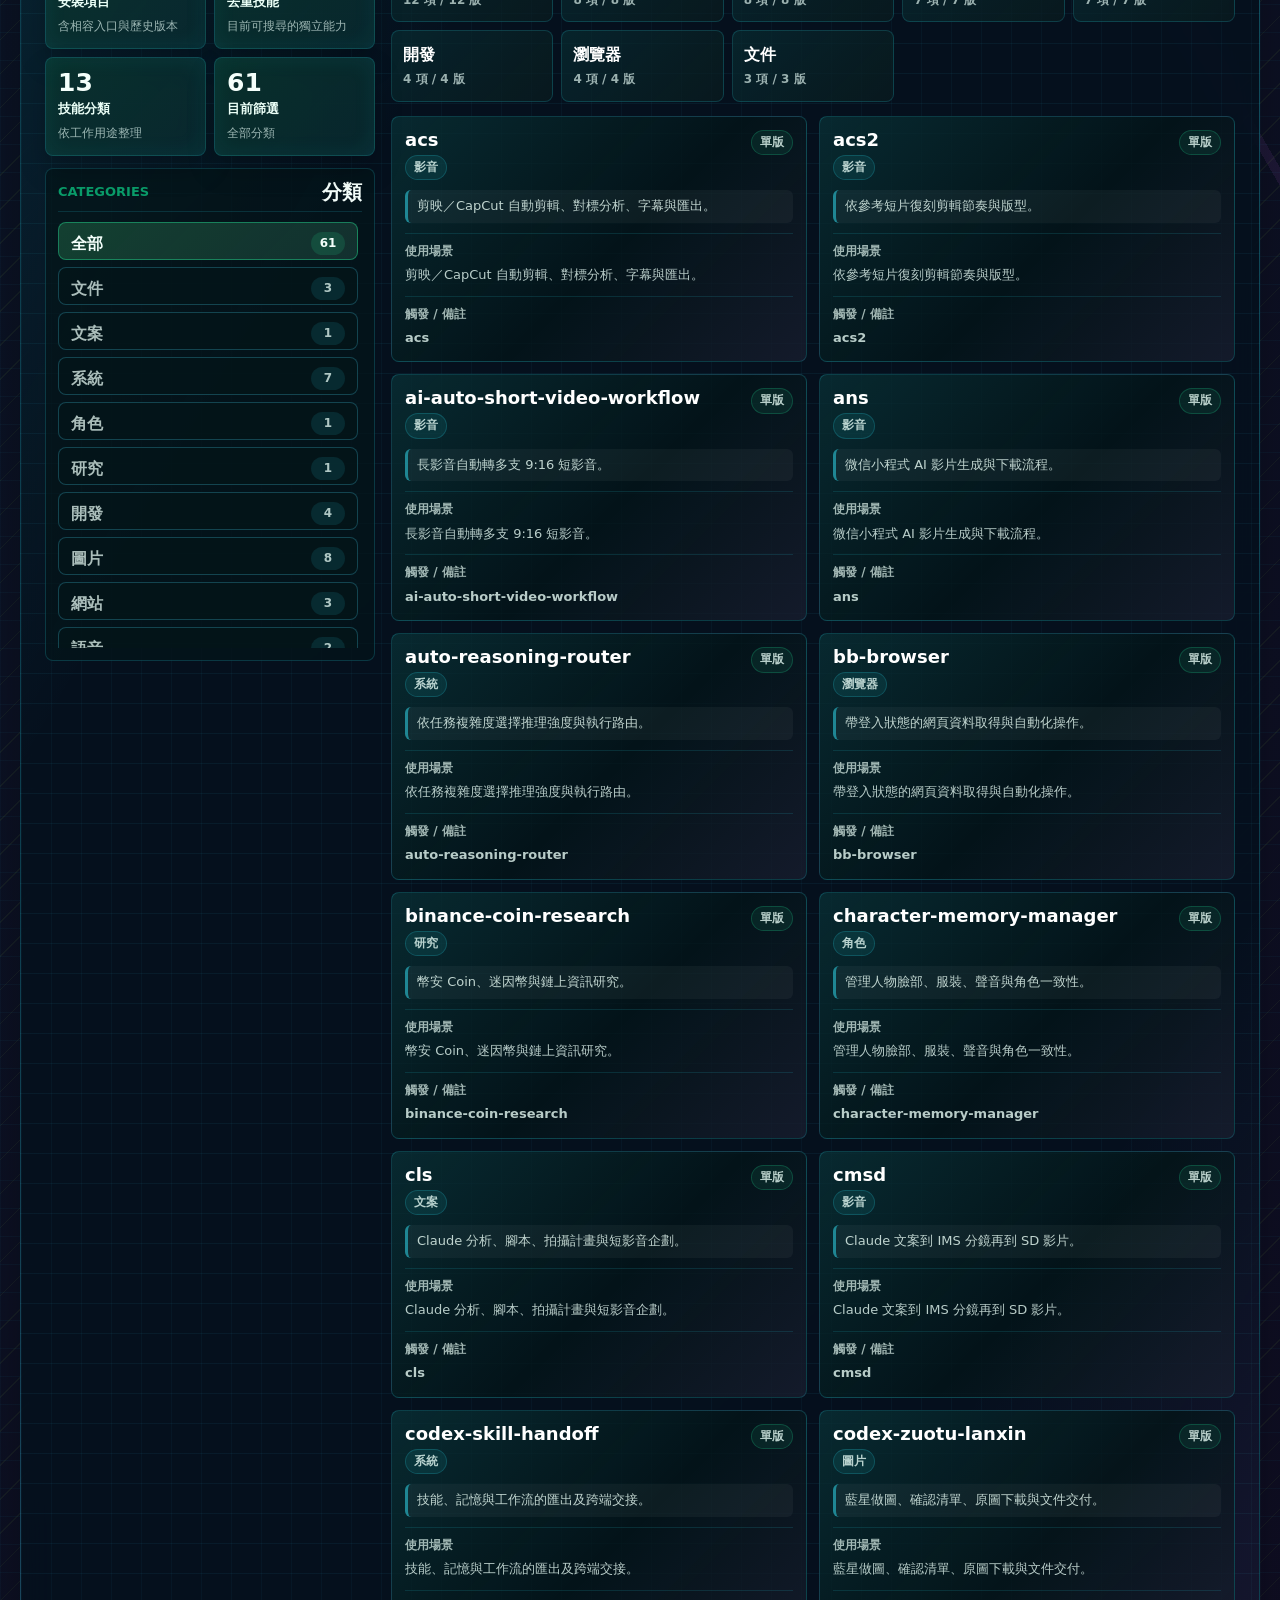
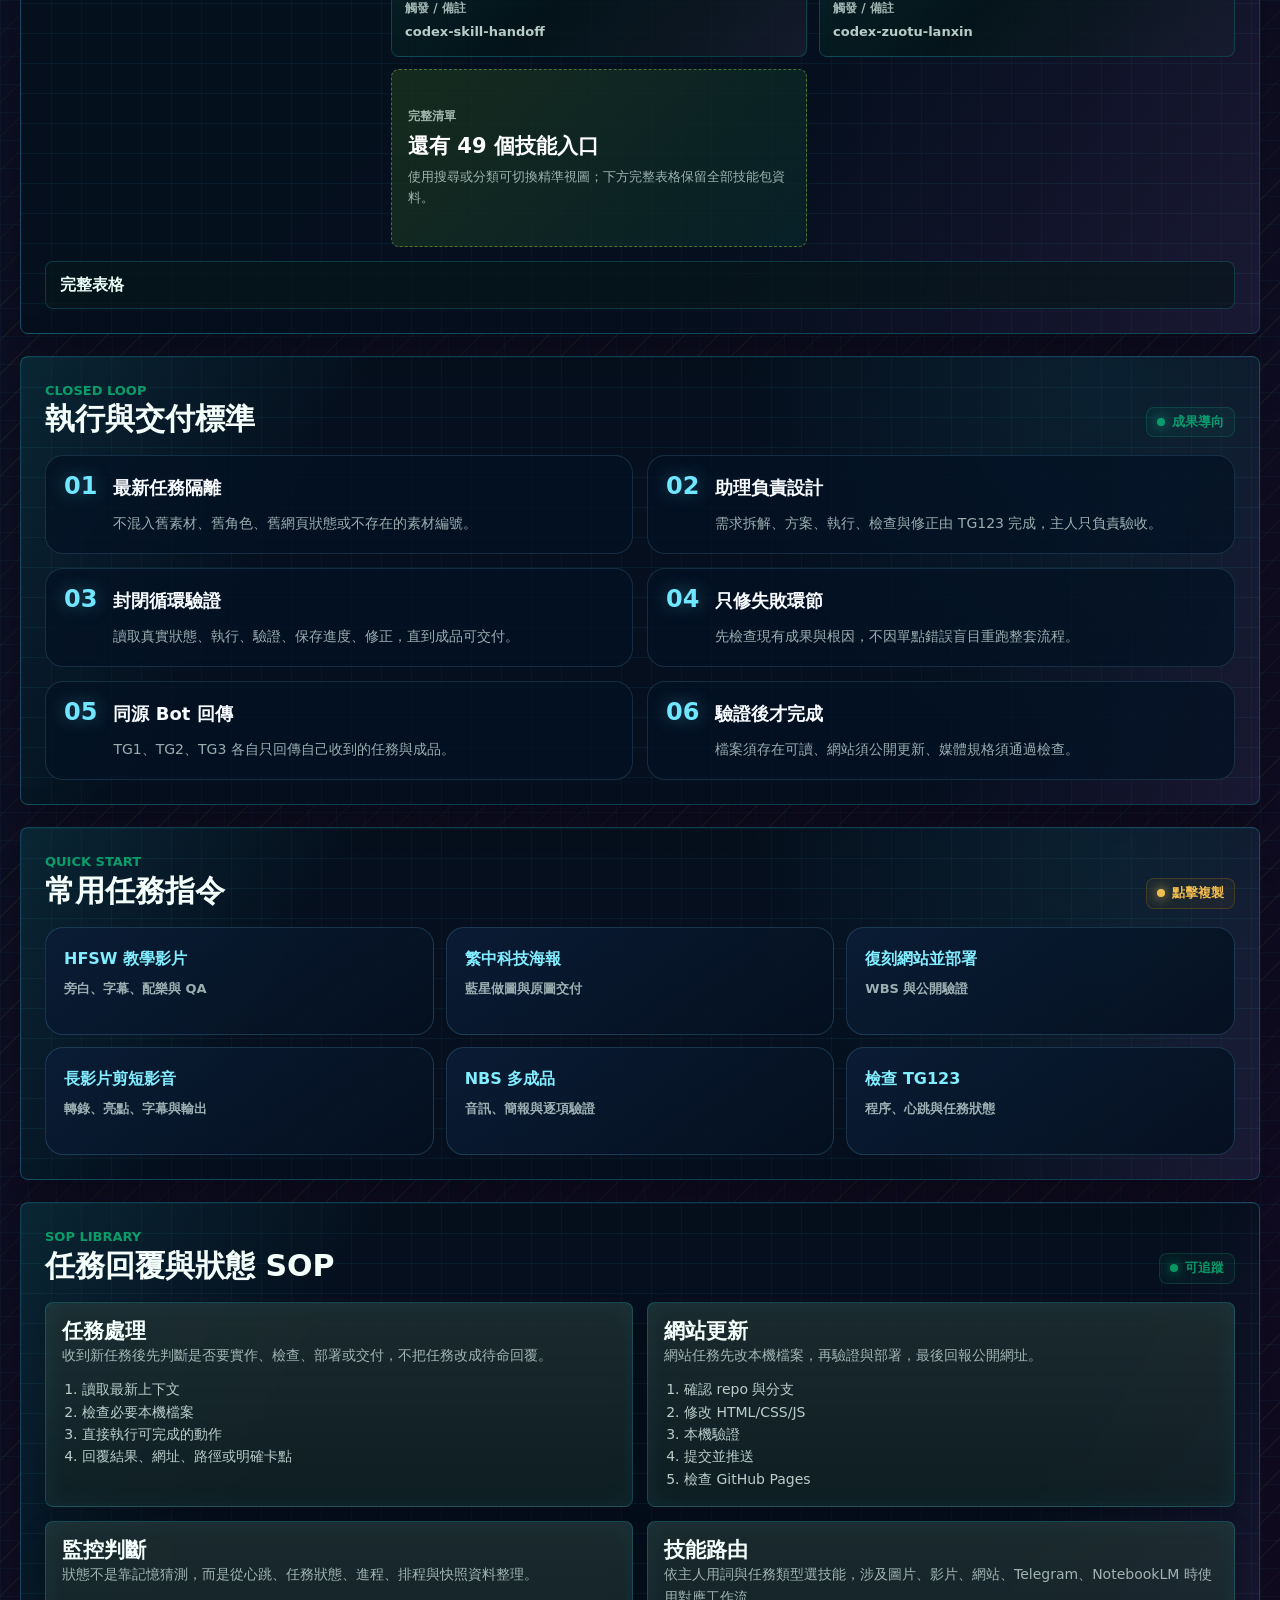
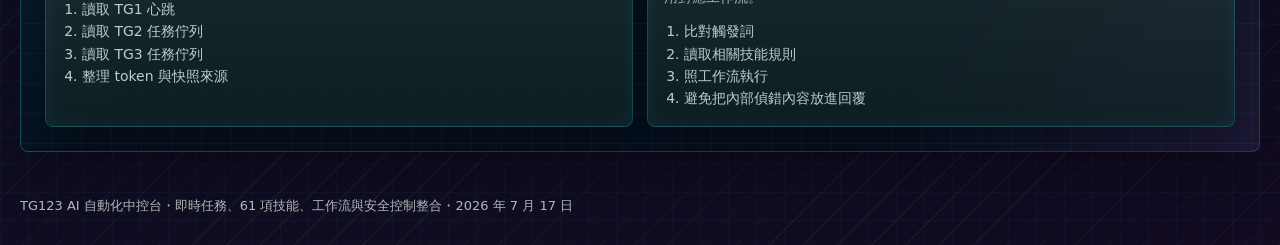
==== commit 5b2c7a9f: "Add installable PWA experience" ====
--- a/index.html
+++ b/index.html
@@ -3,10 +3,17 @@
 <head>
   <meta charset="utf-8">
   <meta name="viewport" content="width=device-width, initial-scale=1">
+  <meta name="theme-color" content="#071223">
+  <meta name="mobile-web-app-capable" content="yes">
+  <meta name="apple-mobile-web-app-capable" content="yes">
+  <meta name="apple-mobile-web-app-status-bar-style" content="black-translucent">
+  <meta name="apple-mobile-web-app-title" content="TG123">
   <meta name="description" content="TG1、TG2、TG3 即時任務、工作流、技能與安全控制整合中控台">
   <title>TG123 AI 自動化中控台｜任務・工作流・技能</title>
-  <link rel="icon" href="data:,">
-  <link rel="stylesheet" href="styles.css?v=20260717-merged-dashboard">
+  <link rel="manifest" href="manifest.webmanifest?v=20260718-pwa-install">
+  <link rel="icon" type="image/png" href="assets/lanxi-avatar.png">
+  <link rel="apple-touch-icon" href="assets/lanxi-avatar.png">
+  <link rel="stylesheet" href="styles.css?v=20260718-pwa-install">
 </head>
 <body data-agent-view="shami">
   <div class="agent-view-switch page-agent-switch" role="tablist" aria-label="蝦咩、林孟姿與嵐熙切換">
@@ -327,11 +334,36 @@
     </section>
   </main>
 
+  <button type="button" class="app-install-fab" id="appInstallFab" hidden aria-haspopup="dialog">
+    <span aria-hidden="true">&darr;</span>
+    &#23433;&#35037; App
+  </button>
+
+  <div class="app-install-overlay" id="appInstallOverlay" hidden>
+    <section class="app-install-dialog" role="dialog" aria-modal="true" aria-labelledby="appInstallTitle" aria-describedby="appInstallDescription">
+      <button type="button" class="app-install-close" id="appInstallClose" aria-label="&#38364;&#38281;&#23433;&#35037;&#25552;&#31034;">&times;</button>
+      <div class="app-install-brand" aria-hidden="true"><img src="assets/lanxi-avatar.png" alt=""></div>
+      <p class="eyebrow">TG123 App</p>
+      <h2 id="appInstallTitle">&#23433;&#35037;&#21040;&#25163;&#27231;&#25110;&#38651;&#33126;</h2>
+      <p id="appInstallDescription">&#23433;&#35037;&#24460;&#21487;&#24478;&#26700;&#38754;&#30452;&#25509;&#38283;&#21855;&#65292;&#20351;&#29992;&#20840;&#34722;&#24149;&#20013;&#25511;&#21488;&#65292;&#19981;&#24517;&#27599;&#27425;&#37325;&#26032;&#36664;&#20837;&#32178;&#22336;&#12290;</p>
+      <div class="app-install-benefits" aria-label="&#23433;&#35037;&#20778;&#40670;"><span>&#26700;&#38754;&#22294;&#31034;</span><span>&#29544;&#31435;&#35222;&#31383;</span><span>&#24555;&#36895;&#38283;&#21855;</span></div>
+      <div class="ios-install-guide" id="iosInstallGuide" hidden>
+        <b>iPhone&#65295;iPad &#23433;&#35037;&#26041;&#24335;</b>
+        <ol><li>&#40670;&#25802; Safari &#19979;&#26041;&#30340;&#12300;&#20998;&#20139;&#12301;&#25353;&#37397;&#12290;</li><li>&#36984;&#25799;&#12300;&#21152;&#20837;&#20027;&#30059;&#38754;&#12301;&#12290;</li><li>&#40670;&#25802;&#21491;&#19978;&#35282;&#12300;&#26032;&#22686;&#12301;&#12290;</li></ol>
+      </div>
+      <div class="app-install-actions">
+        <button type="button" class="app-install-primary" id="appInstallConfirm">&#31435;&#21363;&#23433;&#35037;</button>
+        <button type="button" class="app-install-secondary" id="appInstallLater">&#31245;&#24460;&#20877;&#35498;</button>
+      </div>
+      <p class="app-install-note" id="appInstallNote">&#23433;&#35037;&#30001;&#20320;&#30340;&#28687;&#35261;&#22120;&#30906;&#35469;&#65292;&#19981;&#26371;&#21462;&#24471;&#38989;&#22806;&#35037;&#32622;&#27402;&#38480;&#12290;</p>
+    </section>
+  </div>
+
   <footer><span>TG123 AI 自動化中控台・即時任務、61 項技能、工作流與安全控制整合・2026 年 7 月 17 日</span></footer>
 
   <script src="live-status-config.js?v=20260704-180800-control-fix"></script>
   <script src="skills-data.js?v=20260717"></script>
-  <script src="app.js?v=20260717-merged-dashboard"></script>
+  <script src="app.js?v=20260718-pwa-install"></script>
 </body>
 </html>
 
--- a/styles.css
+++ b/styles.css
@@ -3285,5 +3285,29 @@
 .memory-card{padding:16px}
 .copy-toast{position:fixed;right:20px;bottom:20px;z-index:1000;padding:11px 16px;border:1px solid rgba(109,233,255,.4);border-radius:12px;background:rgba(4,18,34,.95);color:#dffbff;box-shadow:0 14px 34px rgba(0,0,0,.32);opacity:0;transform:translateY(8px);pointer-events:none;transition:.2s ease}
 .copy-toast.show{opacity:1;transform:none}
+.install-dialog-open{overflow:hidden}
+.app-install-fab{position:fixed;right:18px;bottom:18px;z-index:850;display:flex;align-items:center;gap:9px;min-height:48px;padding:10px 16px;border:1px solid rgba(126,237,255,.55);border-radius:999px;background:linear-gradient(135deg,#16c9e7,#7c5cff);color:#04111e;font:inherit;font-weight:1000;box-shadow:0 16px 44px rgba(0,0,0,.38),0 0 28px rgba(54,221,255,.24);cursor:pointer}
+.app-install-fab[hidden]{display:none}
+.app-install-fab span{display:grid;place-items:center;width:26px;height:26px;border-radius:50%;background:rgba(255,255,255,.74);font-size:20px;line-height:1}
+.app-install-overlay{position:fixed;inset:0;z-index:2000;display:grid;place-items:center;padding:20px;background:rgba(1,7,16,.76);backdrop-filter:blur(14px)}
+.app-install-overlay[hidden]{display:none}
+.app-install-dialog{position:relative;width:min(460px,100%);padding:30px;border:1px solid rgba(126,237,255,.32);border-radius:28px;background:radial-gradient(circle at 50% 0,rgba(46,233,255,.15),transparent 34%),linear-gradient(160deg,rgba(10,30,56,.99),rgba(4,14,29,.99));box-shadow:0 30px 90px rgba(0,0,0,.58),inset 0 1px 0 rgba(255,255,255,.08);text-align:center}
+.app-install-close{position:absolute;top:14px;right:14px;display:grid;place-items:center;width:38px;height:38px;border:1px solid rgba(255,255,255,.12);border-radius:50%;background:rgba(255,255,255,.06);color:#dffaff;font-size:26px;line-height:1;cursor:pointer}
+.app-install-brand{width:86px;height:86px;margin:0 auto 18px;padding:5px;border:1px solid rgba(120,235,255,.38);border-radius:24px;background:linear-gradient(135deg,rgba(34,211,238,.24),rgba(139,92,246,.22));box-shadow:0 0 36px rgba(34,211,238,.2)}
+.app-install-brand img{width:100%;height:100%;border-radius:19px;object-fit:cover}
+.app-install-dialog .eyebrow{margin:0 0 6px;color:#79eaff;font-size:12px;font-weight:1000;letter-spacing:.16em;text-transform:uppercase}
+.app-install-dialog h2{margin:0;color:#f7fbff;font-size:clamp(25px,5vw,34px);line-height:1.2}
+.app-install-dialog>p:not(.eyebrow):not(.app-install-note){margin:14px auto 0;max-width:380px;color:#b9cbe0;font-size:15px;line-height:1.7}
+.app-install-benefits{display:flex;justify-content:center;gap:8px;flex-wrap:wrap;margin:20px 0}
+.app-install-benefits span{padding:7px 11px;border:1px solid rgba(126,237,255,.2);border-radius:999px;background:rgba(126,237,255,.07);color:#dffbff;font-size:12px;font-weight:900}
+.ios-install-guide{margin:18px 0;padding:16px 18px;border:1px solid rgba(185,255,79,.2);border-radius:18px;background:rgba(185,255,79,.06);text-align:left}
+.ios-install-guide[hidden]{display:none}
+.ios-install-guide b{color:#e9ffc6}
+.ios-install-guide ol{margin:10px 0 0;padding-left:22px;color:#d6e2ee;line-height:1.8}
+.app-install-actions{display:grid;grid-template-columns:1fr 1fr;gap:10px;margin-top:18px}
+.app-install-actions button{min-height:48px;border-radius:14px;font:inherit;font-weight:1000;cursor:pointer}
+.app-install-primary{border:0;background:linear-gradient(135deg,#3ee4ff,#8f74ff);color:#04111e;box-shadow:0 12px 28px rgba(62,228,255,.18)}
+.app-install-secondary{border:1px solid rgba(255,255,255,.14);background:rgba(255,255,255,.05);color:#dceaff}
+.app-install-note{margin:14px 0 0;color:#7f94aa;font-size:12px;line-height:1.6}
 @media(max-width:1040px){.workflow-grid{grid-template-columns:repeat(2,minmax(0,1fr))}.command-grid{grid-template-columns:repeat(2,minmax(0,1fr))}.map-layout,.progress-columns,.todo-memory-layout{grid-template-columns:1fr}.todo-board,.memory-grid{grid-template-columns:1fr}}
-@media(max-width:680px){.workflow-grid,.rule-grid,.command-grid,.todo-board,.memory-grid{grid-template-columns:1fr}.workflow-grid article,.rule-grid article,.command-grid button{border-radius:16px}.quick-actions{gap:8px}.quick-actions a{flex:1 1 calc(50% - 8px);text-align:center}.roadmap-item{grid-template-columns:1fr}.roadmap-item .tag{justify-self:start}}
+@media(max-width:680px){.workflow-grid,.rule-grid,.command-grid,.todo-board,.memory-grid{grid-template-columns:1fr}.workflow-grid article,.rule-grid article,.command-grid button{border-radius:16px}.quick-actions{gap:8px}.quick-actions a{flex:1 1 calc(50% - 8px);text-align:center}.roadmap-item{grid-template-columns:1fr}.roadmap-item .tag{justify-self:start}.app-install-overlay{align-items:end;padding:10px}.app-install-dialog{padding:26px 20px 22px;border-radius:24px}.app-install-actions{grid-template-columns:1fr}.app-install-fab{right:12px;bottom:12px}.app-install-brand{width:76px;height:76px}}
